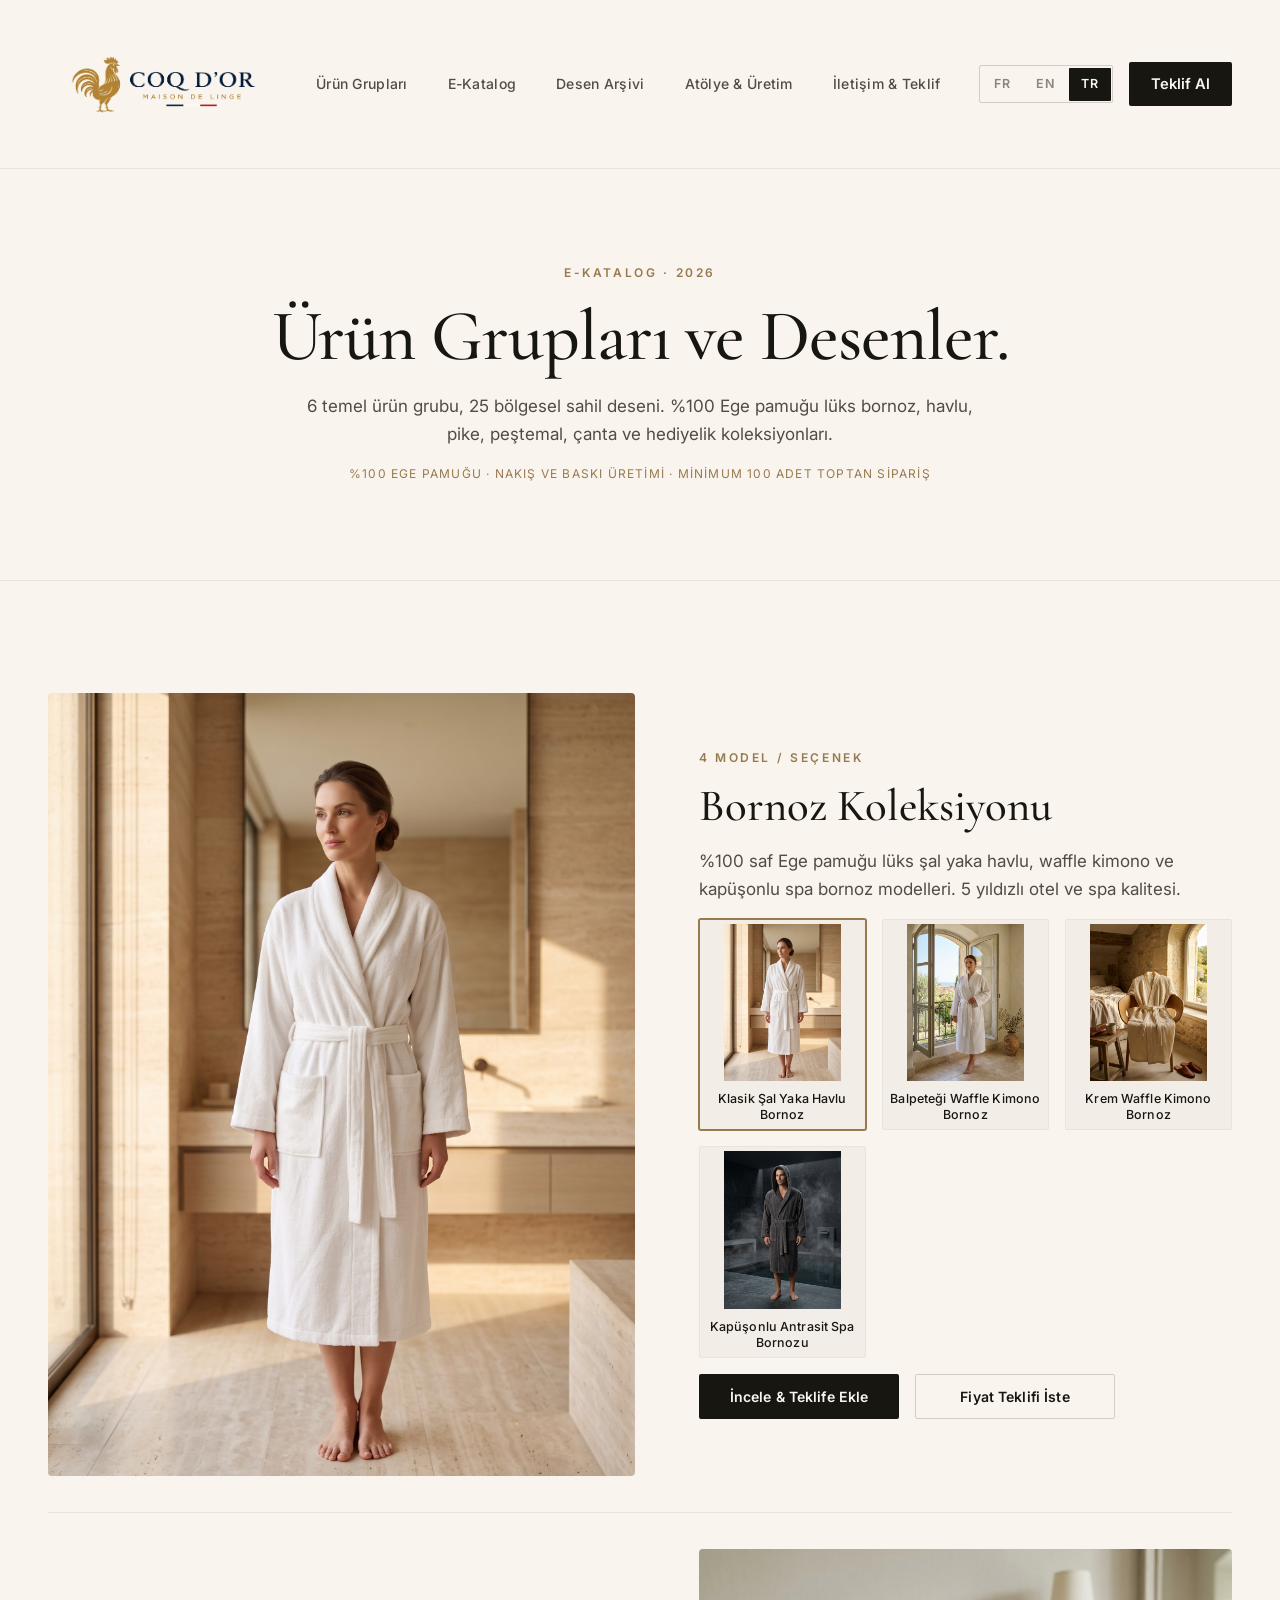
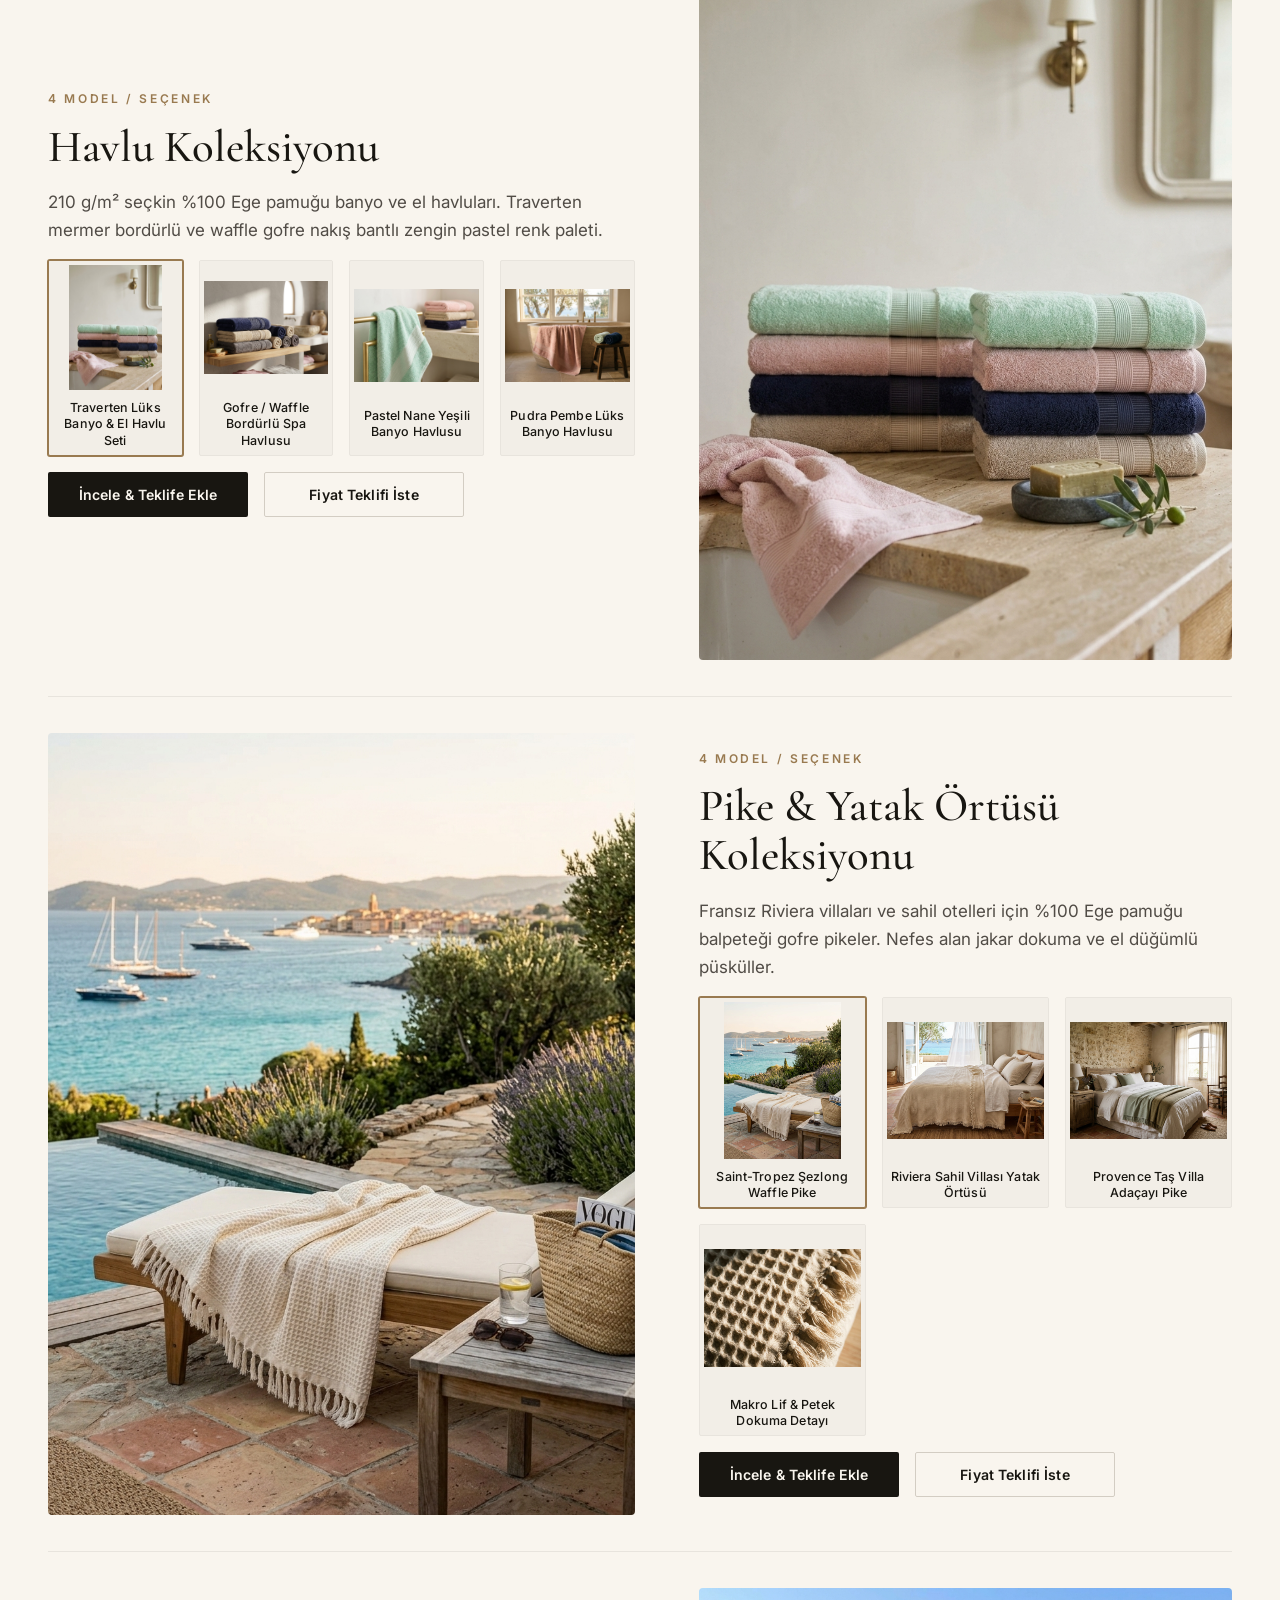
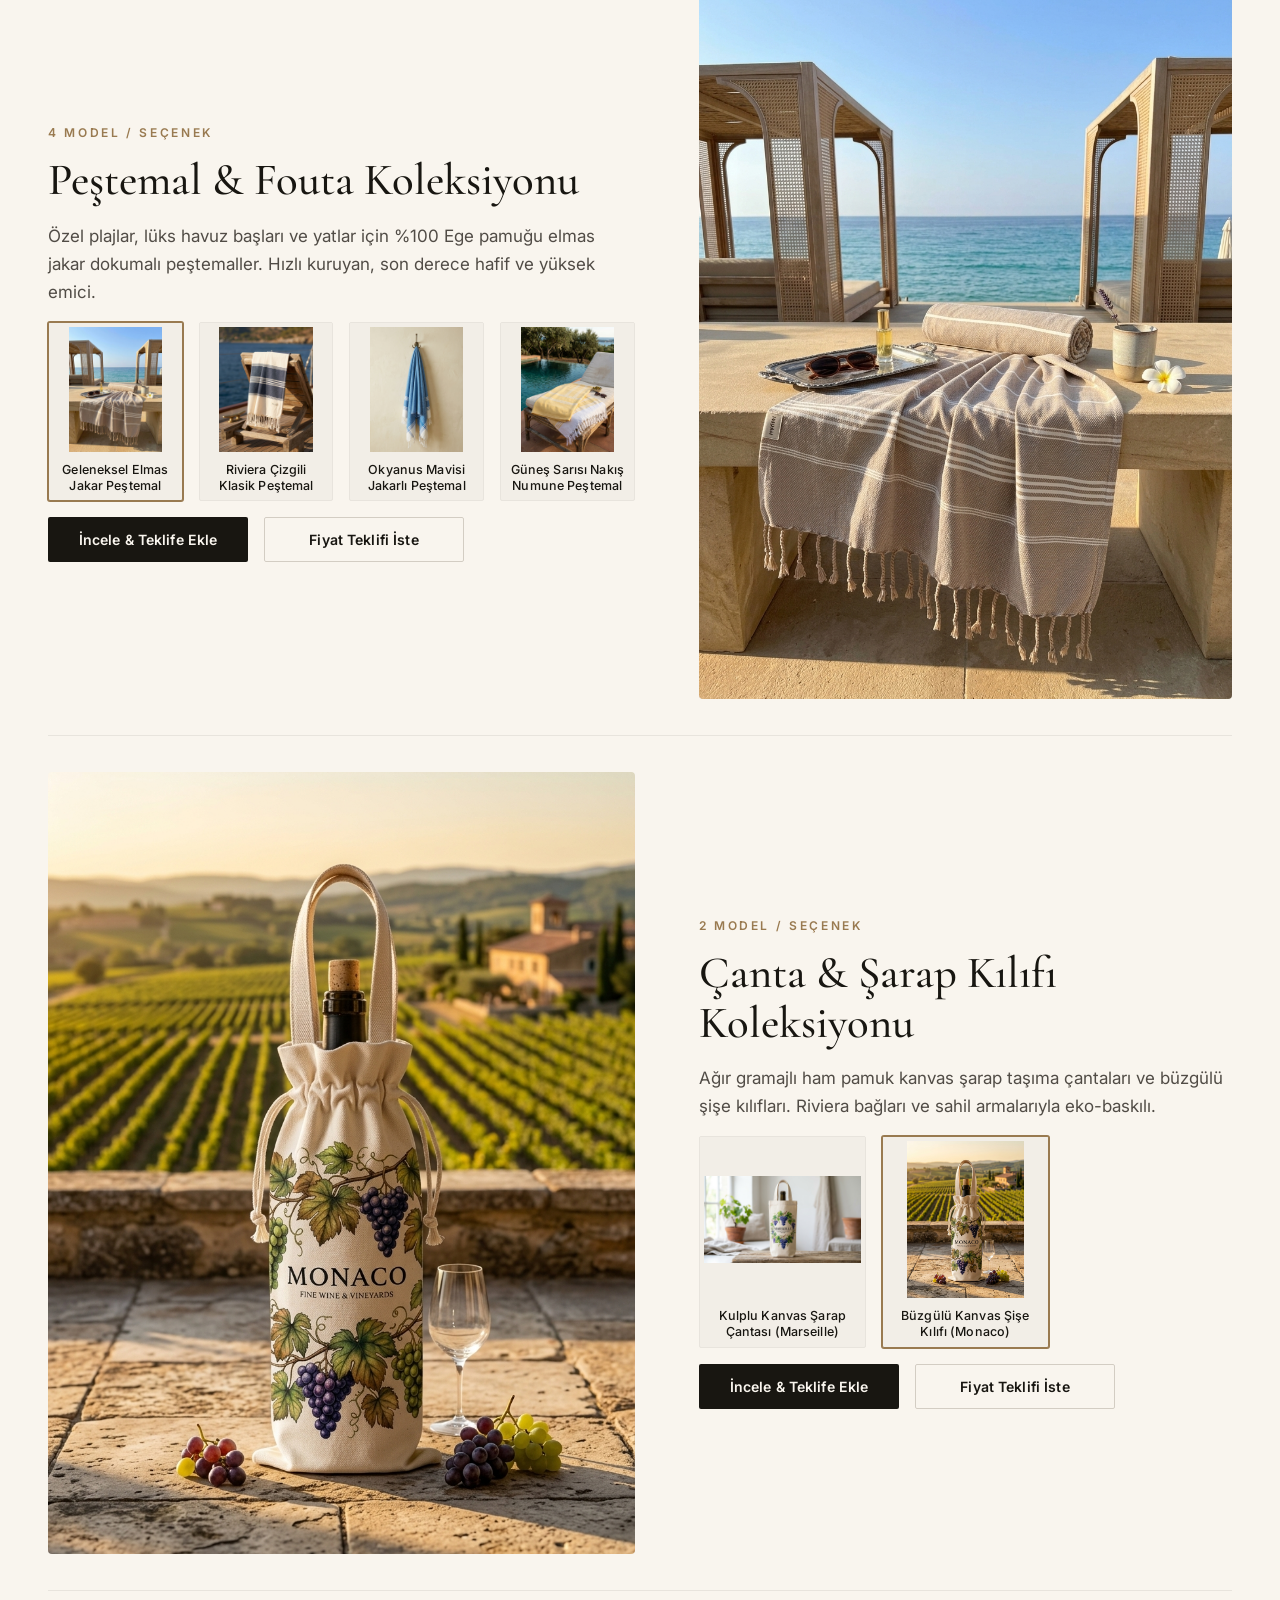
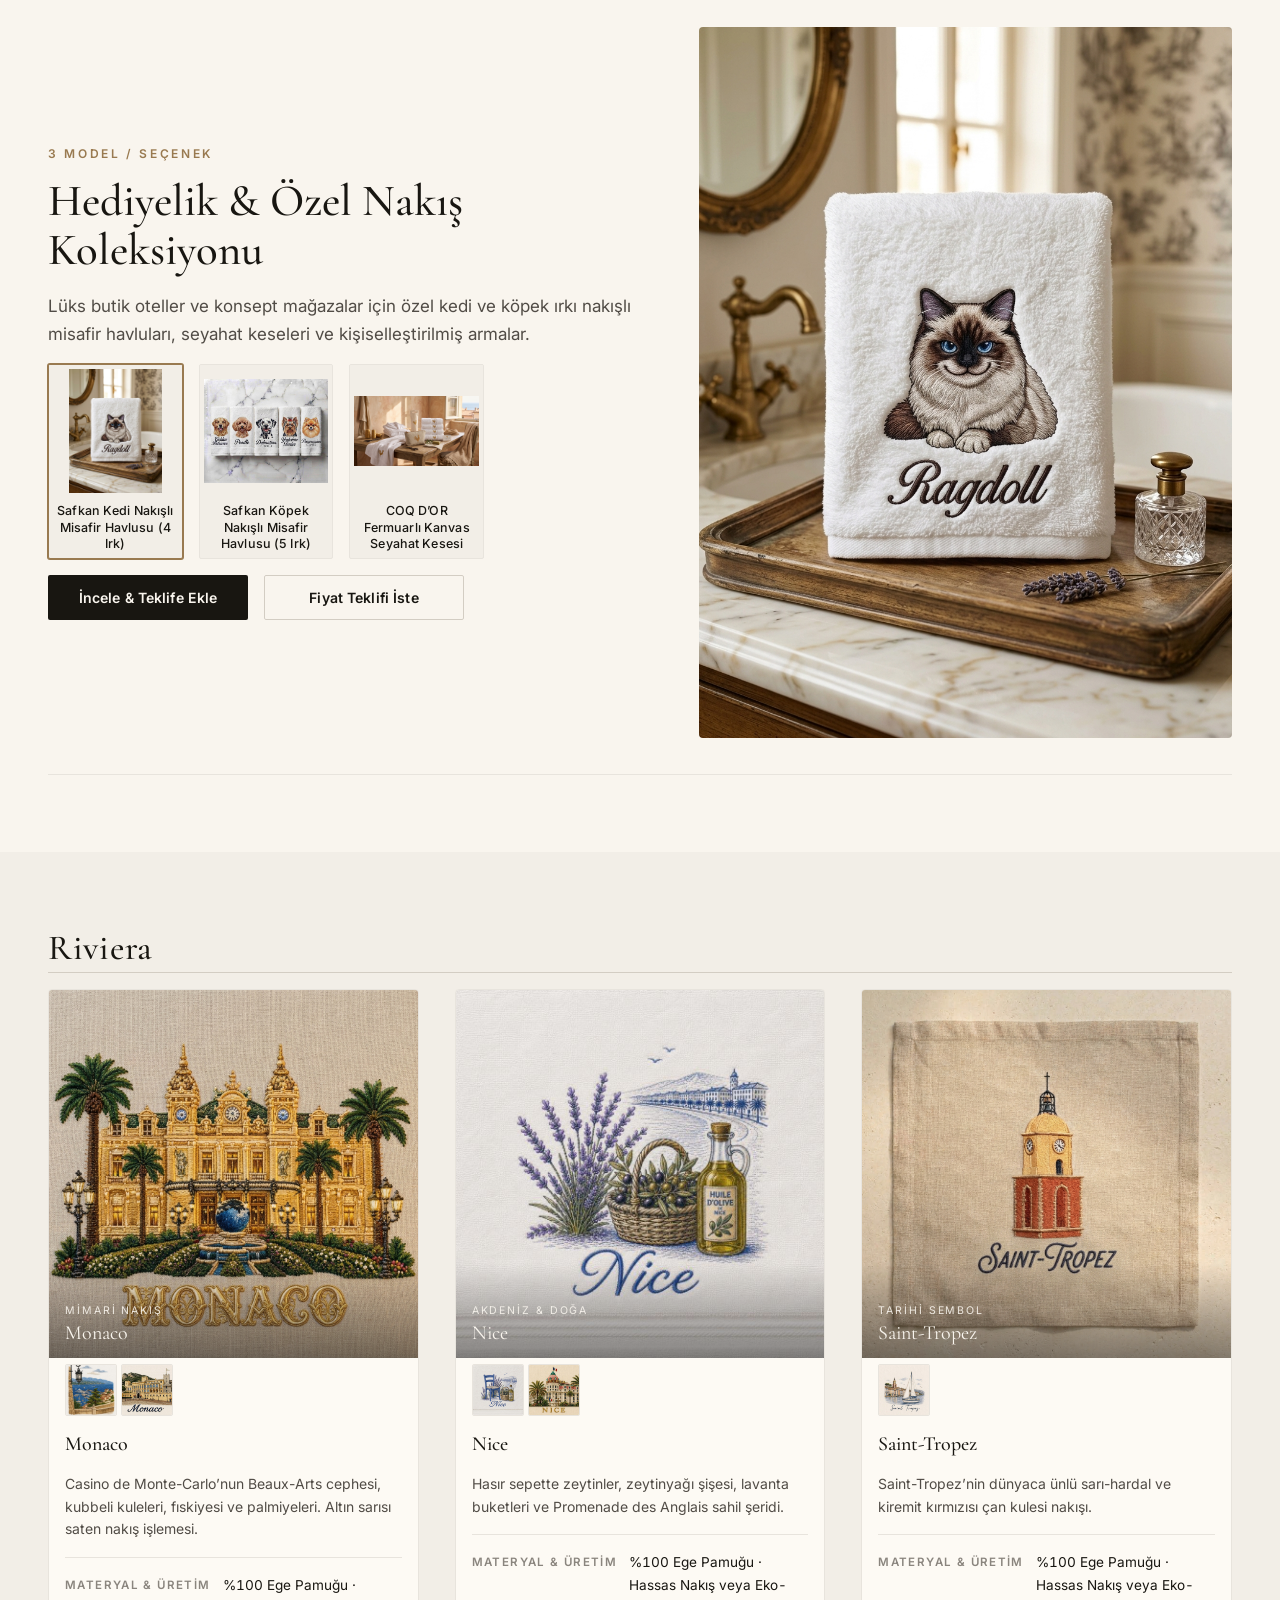
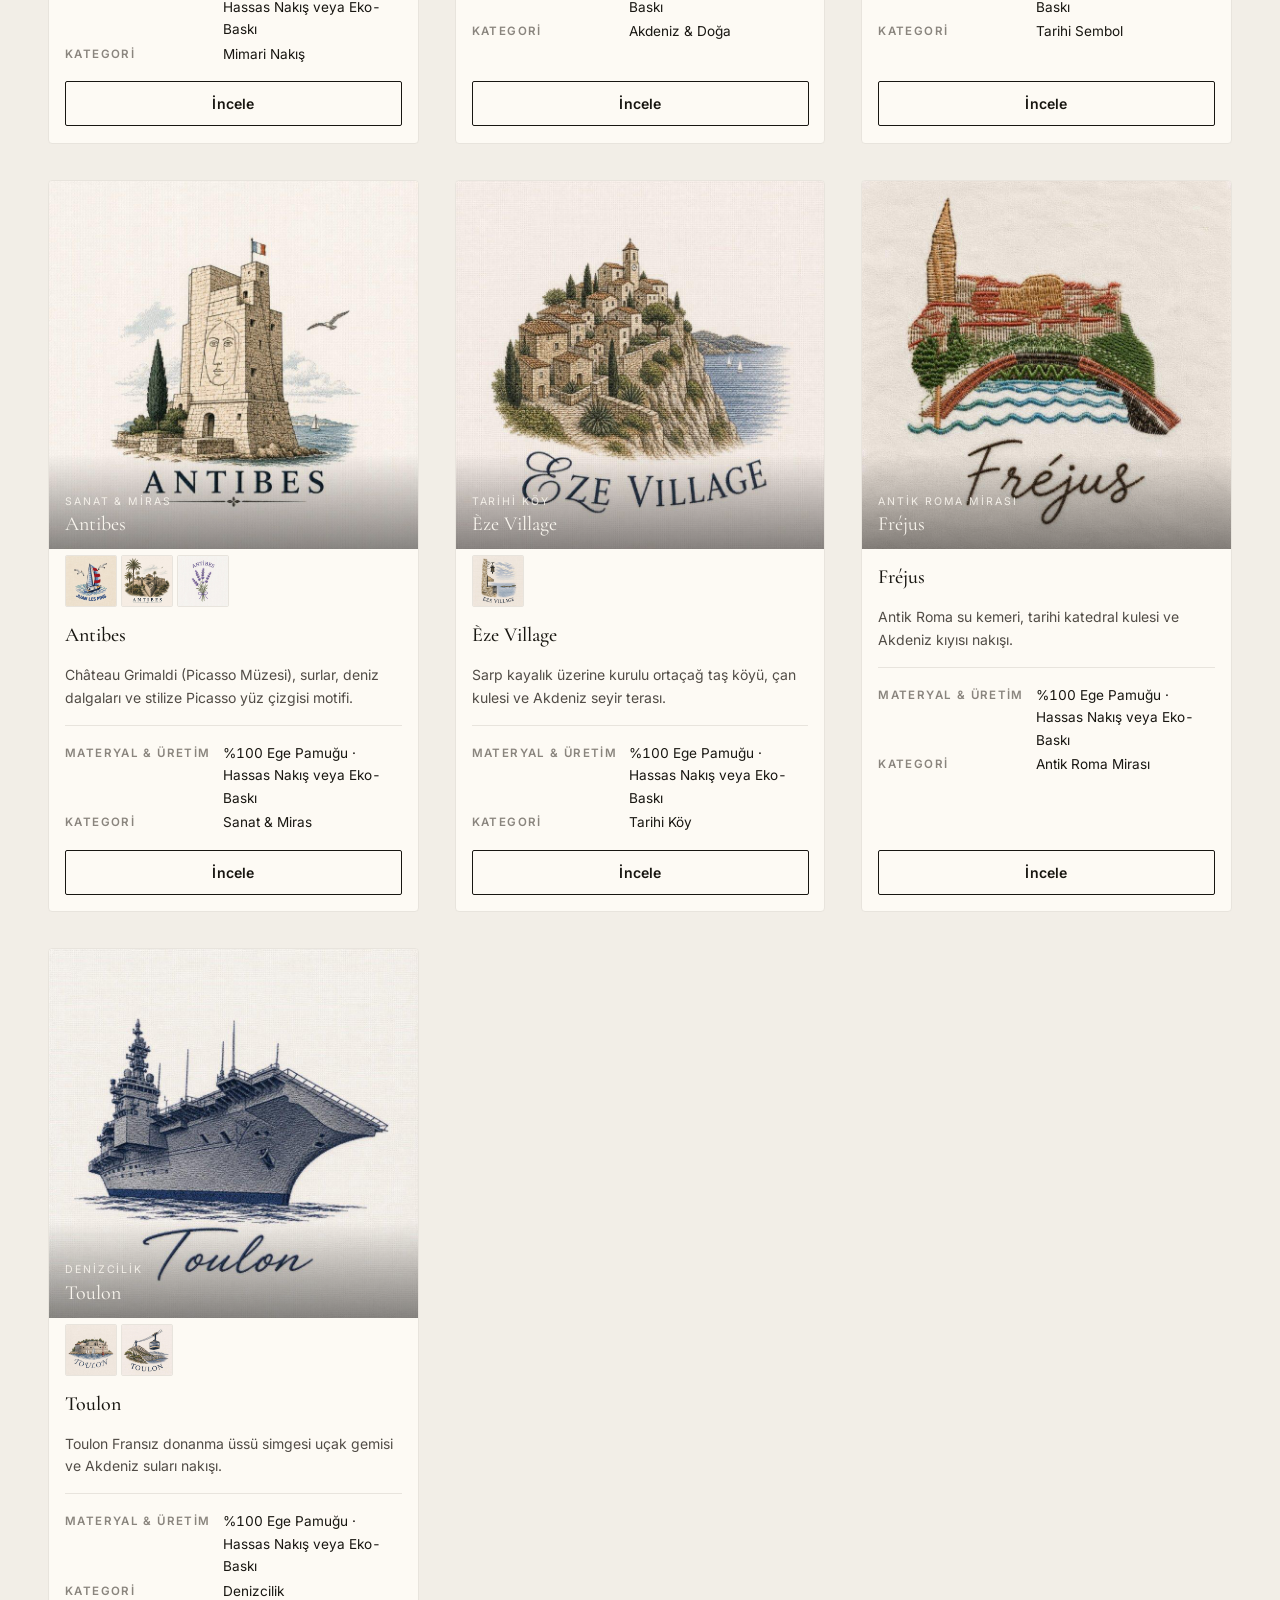
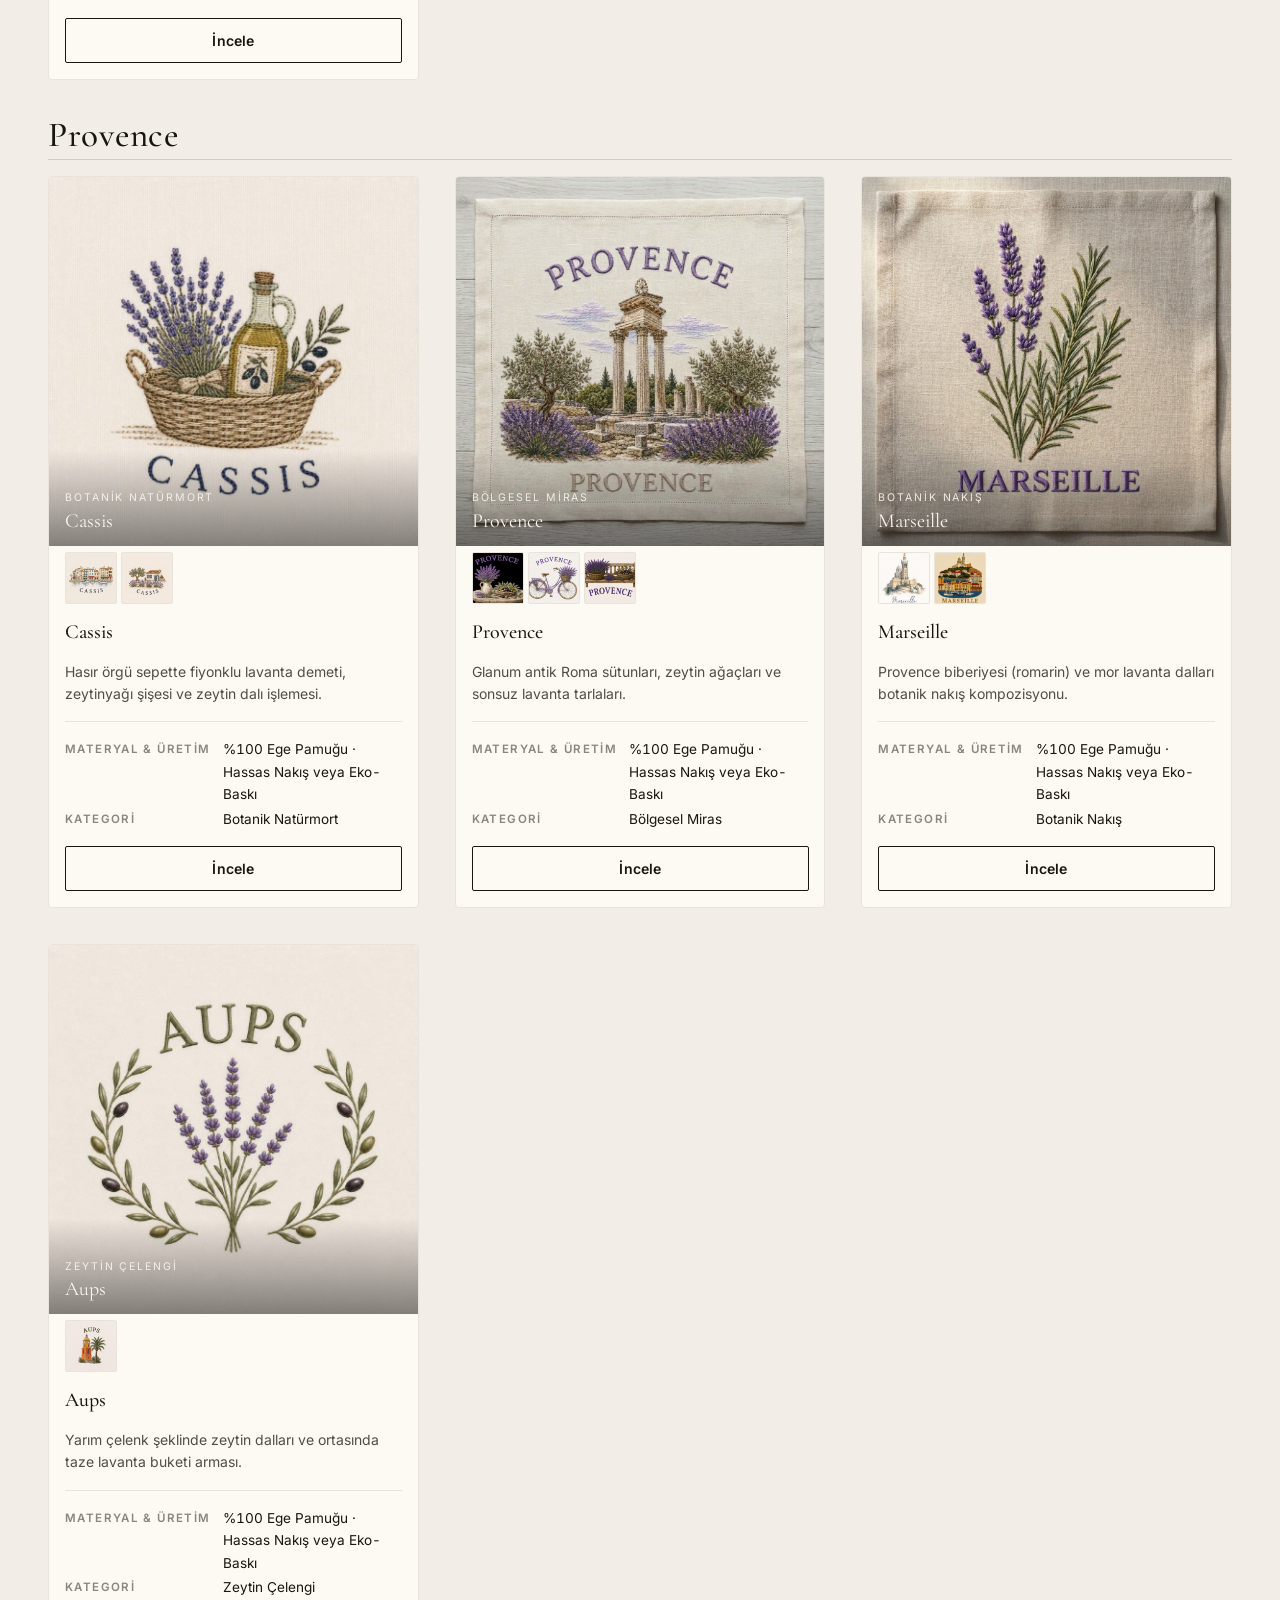
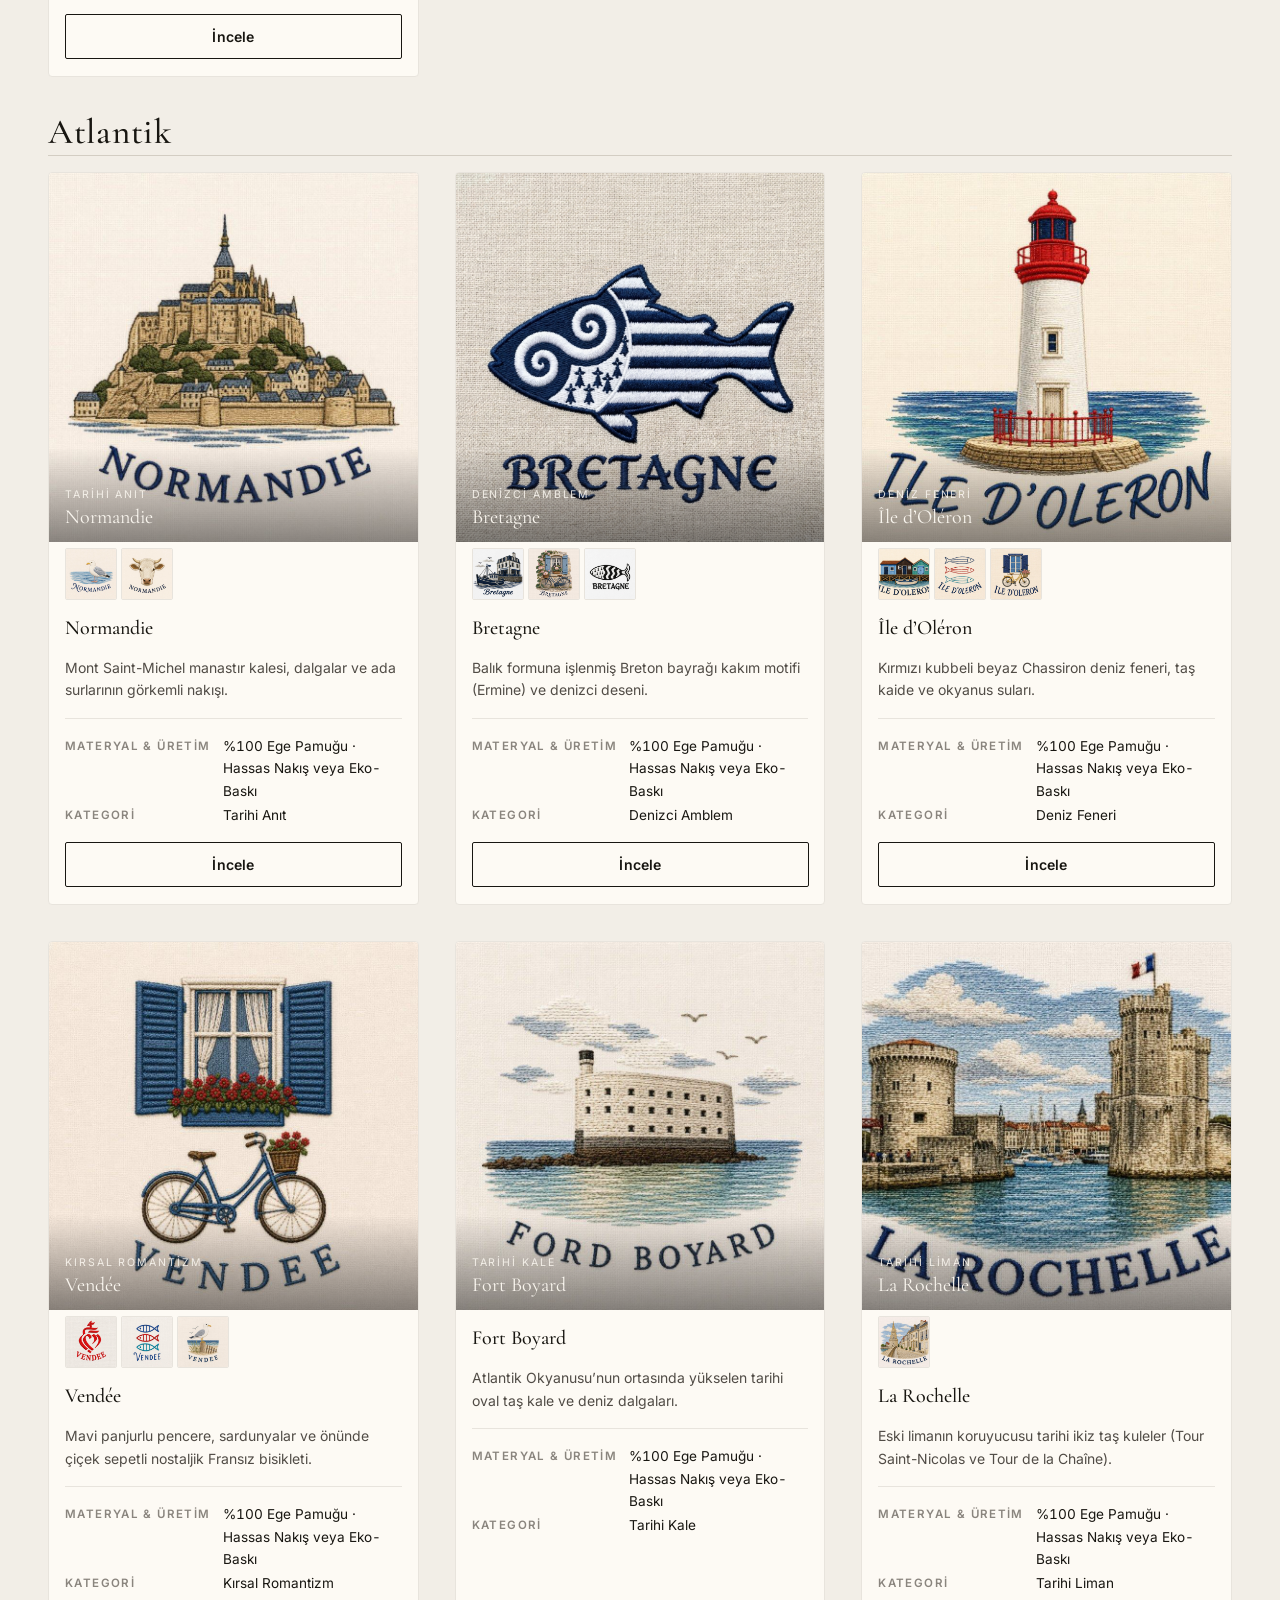
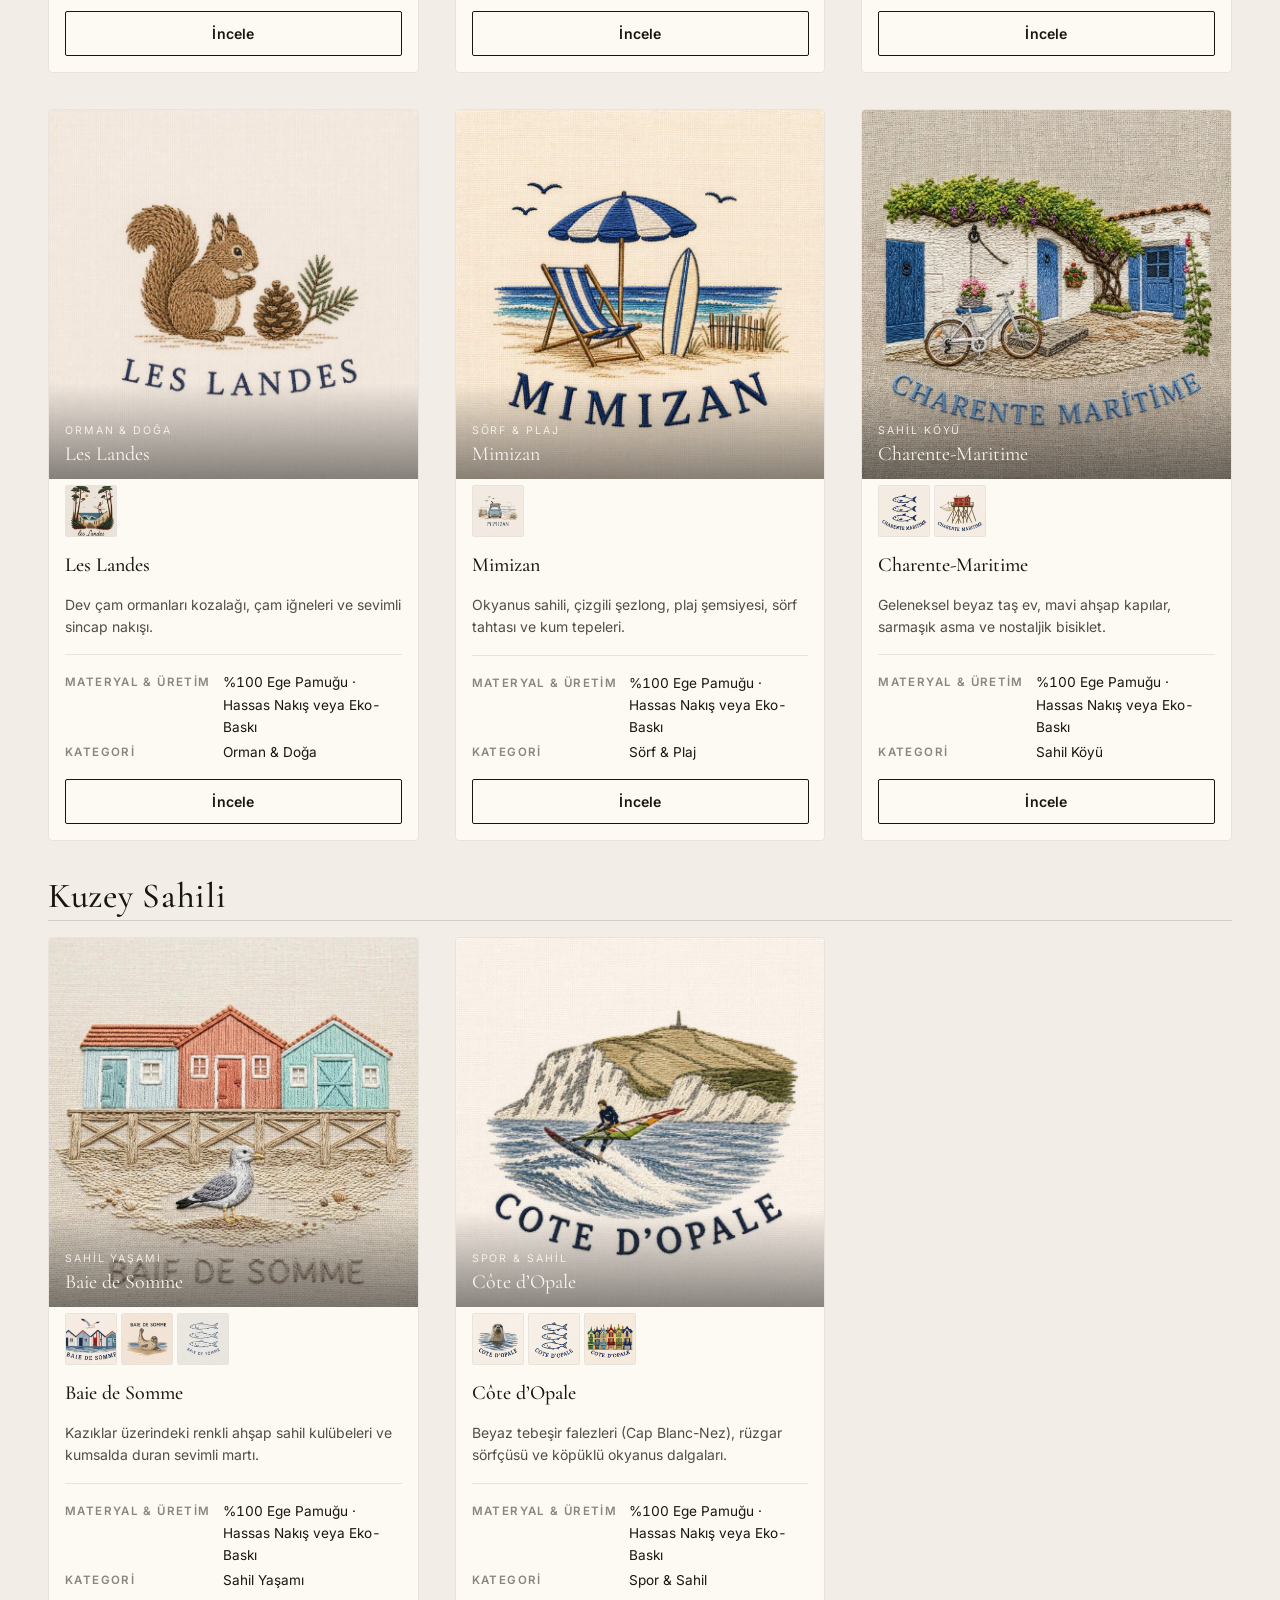
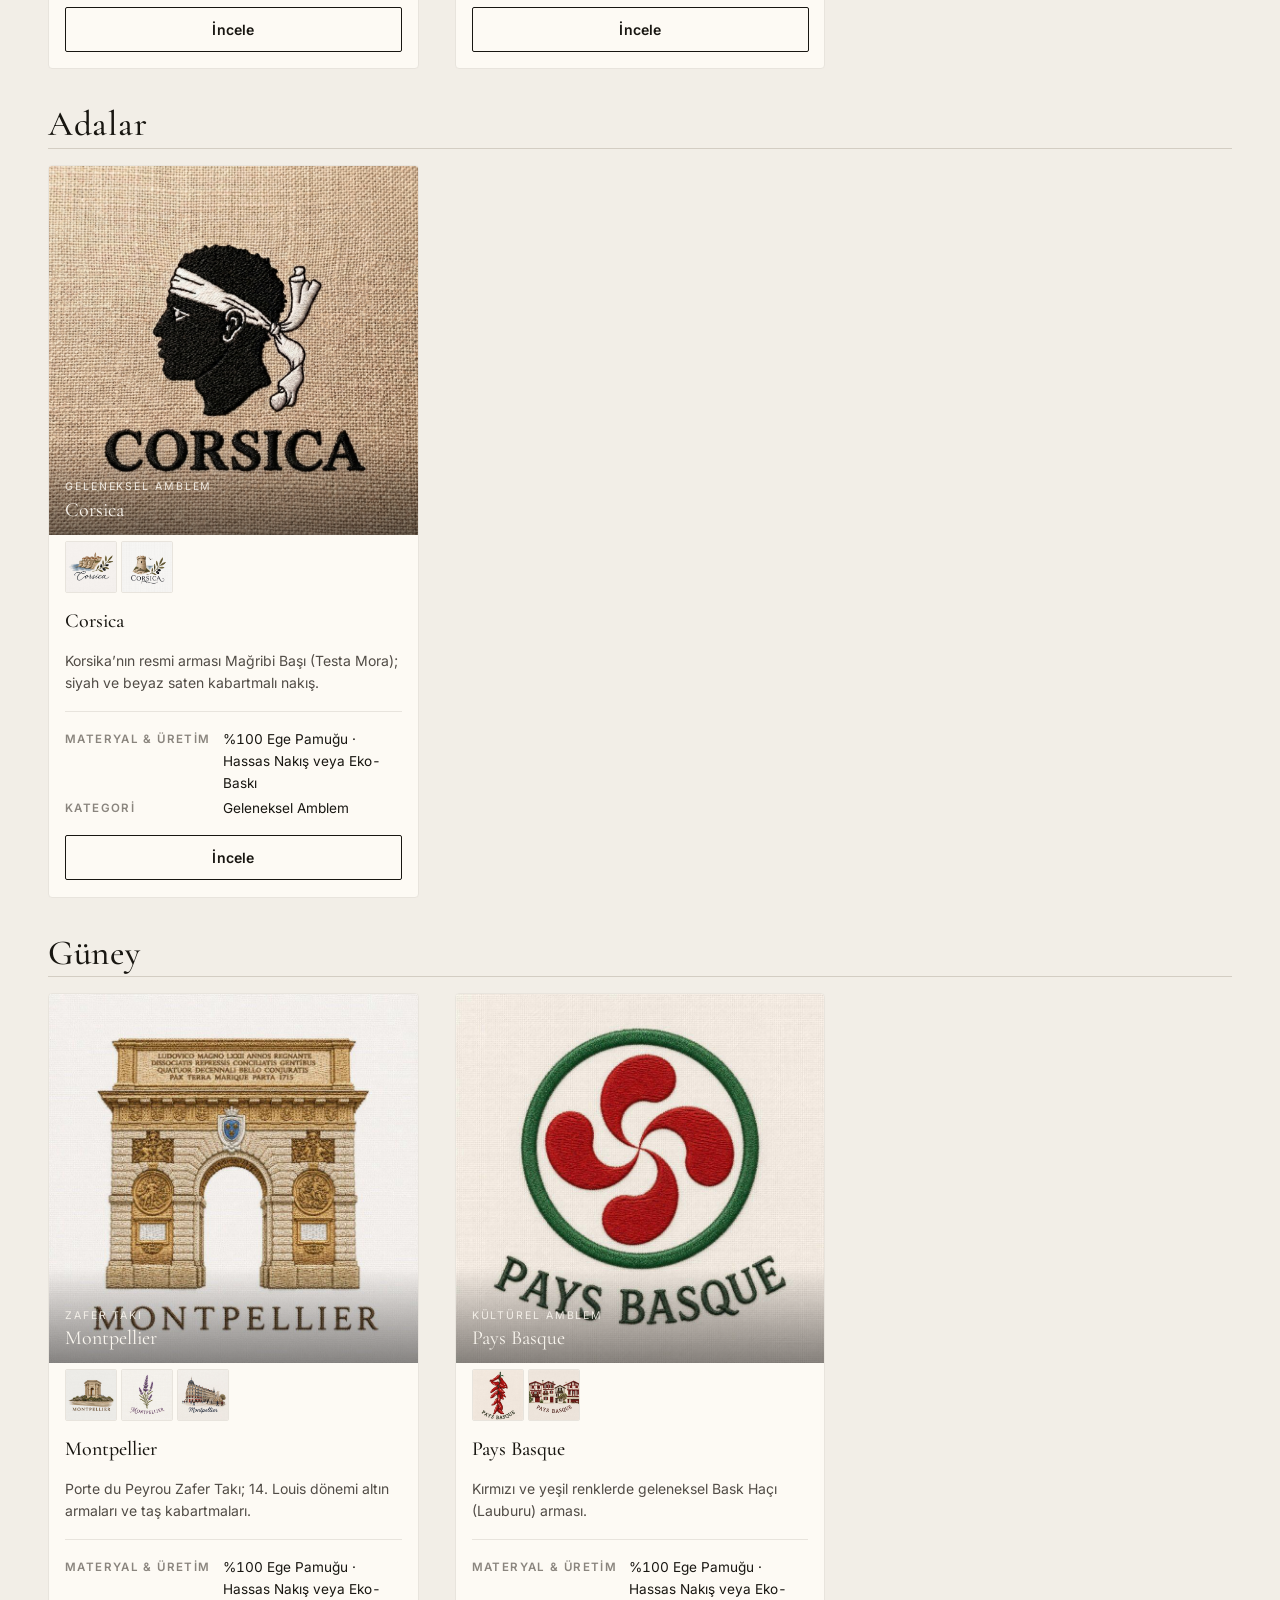
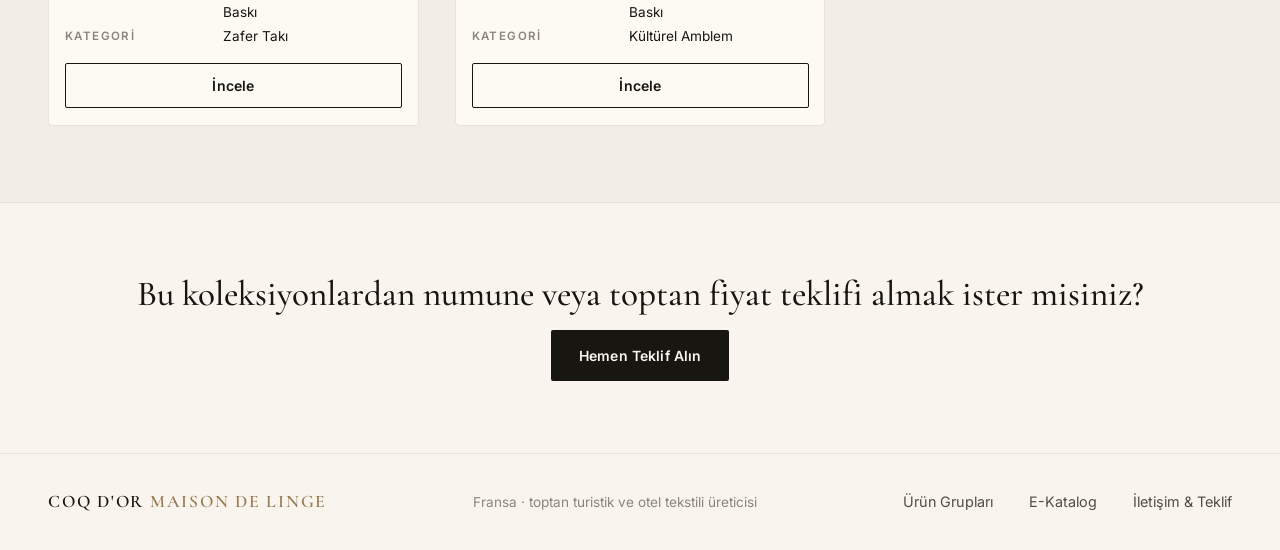
==== catalog.html @ 5d5bc4bc "fix(responsive): zero overflow at 320px@200% zoom, header two-row wrap - bare 1fr columns in collaps" ====
<!DOCTYPE html>
<html lang="tr">
<head>
  <meta charset="UTF-8">
  <meta name="viewport" content="width=device-width, initial-scale=1.0, viewport-fit=cover">
  <title>E-Katalog — COQ D'OR | Maison de Linge · Tüm Koleksiyonlar ve Desenler</title>
  <meta name="description" content="COQ D'OR (Maison de Linge) e-kataloğu: 6 ürün grubu, 25 bölgesel Fransız şehir deseni. Bornoz, havlu, pike, peştemal, çanta ve hediyelik koleksiyonları.">
  <link rel="icon" type="image/png" href="logos/kare_horoz.png">
  <link rel="preconnect" href="https://fonts.googleapis.com">
  <link rel="preconnect" href="https://fonts.gstatic.com" crossorigin>
  <link rel="preload" as="style" href="https://fonts.googleapis.com/css2?family=Cormorant+Garamond:ital,wght@0,400;0,500;0,600;1,400;1,500&family=Inter:wght@400;500;600&display=swap">
  <link href="https://fonts.googleapis.com/css2?family=Cormorant+Garamond:ital,wght@0,400;0,500;0,600;1,400;1,500&family=Inter:wght@400;500;600&display=swap" rel="stylesheet">
  <link rel="stylesheet" href="css/styles.css?v=3.2">
</head>
<body>
  <a class="skip-link" href="#catalogMain" data-i18n="skip">İçeriğe atla</a>

  <!-- ===== HEADER ===== -->
  <header class="site-header" id="siteHeader">
    <div class="header-inner">
      <a class="brand" href="index.html" aria-label="COQ D'OR — Maison de Linge">
        <img class="brand-logo-img" src="logos/yatay_header.png" alt="COQ D'OR — Maison de Linge">
      </a>

      <nav class="site-nav" aria-label="Ana gezinme" data-i18n-aria="ui.nav">
        <a href="index.html#collections" data-i18n="nav.collections">Koleksiyonlar</a>
        <a href="catalog.html" aria-current="page" data-i18n="nav.catalog">E-Katalog</a>
        <a href="index.html#catalog" data-i18n="nav.designs">Desenler</a>
        <a href="index.html#atelier" data-i18n="nav.atelier">Atölye</a>
        <a href="index.html#contact" data-i18n="nav.contact">İletişim</a>
      </nav>

      <div class="header-actions">
        <div class="lang-switch" role="group" aria-label="Dil seçimi" data-i18n-aria="ui.lang">
          <button class="lang-btn" data-lang="fr" aria-pressed="false">FR</button>
          <button class="lang-btn" data-lang="en" aria-pressed="false">EN</button>
          <button class="lang-btn" data-lang="tr" aria-pressed="true">TR</button>
        </div>
        <a class="header-cta" href="index.html#contact" data-i18n="nav.quote" id="quoteLink">Teklif Al</a>
        <button class="nav-toggle" aria-expanded="false" aria-controls="mobileNav" aria-label="Menüyü aç" data-i18n-aria="ui.menu">
          <span></span><span></span>
        </button>
      </div>
    </div>
  </header>

  <div class="mobile-nav" id="mobileNav" hidden>
    <a href="index.html#collections" data-i18n="nav.collections">Koleksiyonlar</a>
    <a href="catalog.html" aria-current="page" data-i18n="nav.catalog">E-Katalog</a>
    <a href="index.html#catalog" data-i18n="nav.designs">Desenler</a>
    <a href="index.html#atelier" data-i18n="nav.atelier">Atölye</a>
    <a href="index.html#contact" data-i18n="nav.contact">İletişim</a>
    <a class="mobile-cta" href="index.html#contact" data-i18n="nav.quote" id="mobileQuoteLink">Teklif Al</a>
  </div>

  <main id="catalogMain">
    <!-- ===== E-KATALOG KAPAK ===== -->
    <section class="ecat-hero">
      <div class="ecat-hero-inner">
        <p class="eyebrow" data-i18n="ecat.eyebrow">E-KATALOG · 2026</p>
        <h1 class="ecat-title" data-i18n="ecat.title">Ürün Grupları ve Desenler.</h1>
        <p class="ecat-lede" data-i18n="ecat.lede">6 ürün grubu, 25 bölgesel Fransız sahil deseni. %100 Ege pamuğu lüks bornoz, havlu, pike, peştemal, çanta ve hediyelik koleksiyonları. B2B sipariş ve numune için teklif formunu kullanın.</p>
        <p class="ecat-note" data-i18n="ecat.note">%100 Ege pamuğu · Hassas nakış ve yüksek çözünürlüklü baskı · Toptan üretim</p>
      </div>
    </section>

    <!-- ===== KOLEKSİYONLAR / ÜRÜN GRUPLARI (JS ile doldurulur) ===== -->
    <section class="ecat-section" id="ecatCollections">
      <div class="ecat-wrap">
        <div id="ecatCollectionList"><!-- JS --></div>
      </div>
    </section>

    <!-- ===== DESENLER (JS ile doldurulur) ===== -->
    <section class="ecat-section ecat-designs" id="ecatDesigns">
      <div class="ecat-wrap">
        <div id="ecatDesignList"><!-- JS --></div>
      </div>
    </section>

    <!-- ===== KATALOG ALT BİLGİ ===== -->
    <section class="ecat-footer-cta">
      <div class="ecat-wrap">
        <p class="ecat-cta-text" data-i18n="ecat.cta">Bu desenlerden birini sipariş etmek veya numune almak ister misiniz?</p>
        <a class="btn btn-primary" href="index.html#contact" data-i18n="ecat.ctaBtn">Teklif Alın</a>
      </div>
    </section>
  </main>

  <!-- ===== FOOTER ===== -->
  <footer class="site-footer">
    <div class="footer-inner">
      <p class="footer-brand">COQ D'OR <span>MAISON DE LINGE</span></p>
      <p class="footer-note" data-i18n="footer.note">Fransa · toptan turistik ve otel tekstili</p>
      <div class="footer-links">
        <a href="index.html#collections" data-i18n="nav.collections">Koleksiyonlar</a>
        <a href="catalog.html" data-i18n="nav.catalog">E-Katalog</a>
        <a href="index.html#contact" data-i18n="nav.contact">İletişim</a>
      </div>
    </div>
  </footer>

  <script src="js/data.js"></script>
  <script src="js/catalog.js"></script>
  <script src="js/app.js"></script>
</body>
</html>
---- css/styles.css ----
/* ==========================================================================
   DAMIRA TEXTILE — design system
   Register: Brand (editorial, quiet luxury)
   Tokens: OKLCH, warm linen / charcoal / champagne gold
   ========================================================================== */

:root {
  /* OKLCH tokens */
  --bg: oklch(0.97 0.01 80);            /* warm linen  #FAF8F5 */
  --bg-soft: oklch(0.95 0.01 80);       /* sand tint   #F1EDE7 */
  --surface: oklch(0.985 0.008 80);     /* card surface */
  --ink: oklch(0.20 0.01 80);           /* charcoal    #1A1918 */
  --ink-soft: oklch(0.42 0.012 80);     /* body muted  */
  --ink-faint: oklch(0.62 0.012 80);    /* micro labels */
  --gold: oklch(0.72 0.08 75);          /* champagne   #C5A059 */
  --gold-deep: oklch(0.60 0.07 75);
  --line: oklch(0.92 0.01 80);          /* sand border */
  --line-strong: oklch(0.85 0.015 80);
  --focus: oklch(0.55 0.09 75);         /* focus ring */

  /* Semantic roles (Riviera-tinted, warm family) */
  --success: oklch(0.48 0.07 140);      /* dark olive green — maquis hills */
  --success-soft: oklch(0.95 0.03 140); /* olive tinted wash */
  --error: oklch(0.45 0.09 35);         /* terracotta red — Provence roofs */
  --error-soft: oklch(0.955 0.025 35);  /* terracotta wash */
  --warning: oklch(0.55 0.08 75);       /* deep champagne, warmer than gold */
  --selection: oklch(0.88 0.05 80);     /* soft gold highlight */
  --disabled: oklch(0.90 0.01 80);      /* sand disabled */
  --placeholder: oklch(0.66 0.014 80);  /* hint text */

  /* Type */
  --font-serif: 'Cormorant Garamond', 'Georgia', 'Times New Roman', serif;
  --font-sans: 'Inter', 'Helvetica Neue', Arial, sans-serif;

  /* Type scale (modular, rem) */
  --text-xs: 0.75rem;     /* 12px — micro labels */
  --text-sm: 0.875rem;    /* 14px — small UI */
  --text-base: 1rem;      /* 16px — body */
  --text-lg: 1.0625rem;   /* 17px — lede/lead */
  --text-xl: 1.25rem;     /* 20px — card titles */
  --text-2xl: 1.5rem;     /* 24px — collection captions */
  --text-3xl: clamp(2.4rem, 5vw, 3.8rem);  /* section titles */
  --text-4xl: clamp(2.8rem, 6vw, 5rem);    /* hero display */

  /* Line-height system */
  --lh-tight: 1.1;        /* display headings */
  --lh-snug: 1.3;         /* labels, buttons, short-form */
  --lh-normal: 1.5;       /* form text, metadata */
  --lh-relaxed: 1.65;     /* paragraphs */
  --lh-loose: 1.8;        /* long-form (unused now, reserved) */

  /* Rhythm (1-4-9 system: 4 / 16 / 36) */
  --space-1: 4px;
  --space-4: 16px;
  --space-9: 36px;

  /* Easing */
  --ease: cubic-bezier(0.22, 1, 0.36, 1);
  --ease-in: cubic-bezier(0.4, 0, 1, 1);

  /* Header height (mobile nav overlay padding; matches .site-header at ≤768px) */
  --header-h: 164px;
  @media (max-width: 480px) {
    --header-h: 128px;
  }

  /* Motion timing (baseline 150ms) */
  --dur-instant: 100ms;   /* tactile press */
  --dur-fast: 150ms;      /* hover, focus, press feedback */
  --dur-short: 250ms;     /* menus, small modals, chip states */
  --dur-med: 400ms;       /* image fades, full-screen transitions */
  --dur-long: 700ms;      /* section reveals, brand entrances */
}

/* Anchor targets: sabit header altında başlıklar kesilmesin */
main [id],
section[id], .ecat-hero, #catalogMain [id] {
  scroll-margin-top: calc(var(--header-h) + 12px);
}

/* ===== Reset / base ===== */
*, *::before, *::after { box-sizing: border-box; margin: 0; padding: 0; }

html { scroll-behavior: smooth; }

body {
  font-family: var(--font-sans);
  background: var(--bg);
  color: var(--ink);
  line-height: var(--lh-relaxed);
  font-size: var(--text-base);
  -webkit-font-smoothing: antialiased;
}

img { display: block; max-width: 100%; height: auto; }
a { color: inherit; text-decoration: none; }
ul, ol { list-style: none; }
button { font: inherit; cursor: pointer; background: none; border: none; color: inherit; }

::selection { background: var(--selection); color: var(--ink); }

:focus-visible {
  outline: 2px dashed var(--focus);
  outline-offset: 3px;
  border-radius: 2px;
  transition: outline-color var(--dur-fast) var(--ease);
}

.visually-hidden {
  position: absolute; width: 1px; height: 1px;
  clip-path: inset(50%); overflow: hidden; white-space: nowrap;
}

/* `hidden` attribute her zaman kazansın (display:flex/grid ile ezilmesin) */
[hidden] { display: none !important; }

.skip-link {
  position: absolute; left: var(--space-4); top: -60px; z-index: 100;
  background: var(--ink); color: var(--bg); padding: 12px 20px;
  font-size: 14px; letter-spacing: 0.04em;
  transition: top 0.25s var(--ease);
}
.skip-link:focus { top: var(--space-4); }

/* ===== Type scale (editorial serif) ===== */
/* Kısa etiketler: sıkı satır yüksekliği (1.1), geniş harf aralığı */
.eyebrow {
  font-family: var(--font-sans);
  font-size: var(--text-xs); font-weight: 600;
  letter-spacing: 0.22em; text-transform: uppercase;
  line-height: var(--lh-snug);
  color: var(--gold-deep);
  margin-bottom: var(--space-4);
}

.section-title {
  font-family: var(--font-serif);
  font-weight: 500;
  font-size: var(--text-3xl);
  line-height: var(--lh-tight);
  letter-spacing: -0.01em;
  text-wrap: balance;
  margin-bottom: var(--space-4);
}

.section-lede {
  font-size: var(--text-lg);
  color: var(--ink-soft);
  max-width: none;
  line-height: var(--lh-relaxed);
}

.gold { color: var(--gold-deep); font-style: italic; }

/* ===== Header ===== */
.site-header {
  position: sticky; top: 0; z-index: 70;
  background: color-mix(in oklch, var(--bg) 88%, transparent);
  backdrop-filter: blur(10px);
  border-bottom: 1px solid var(--line);
}
.header-inner {
  max-width: 1440px; margin: 0 auto;
  padding: var(--space-9) clamp(16px, 4vw, 48px);
  display: flex; align-items: center; gap: var(--space-9);
}
@media (max-width: 480px) {
  .header-inner { gap: clamp(8px, 2.5vw, 12px); padding-top: 28px; padding-bottom: 28px; }
  /* Çok dar ekranlarda (320px + zoom) aksiyonlar taşmasın: logo esneyip küçülür */
  .header-inner { min-width: 0; }
  .brand { flex: 1 1 auto; }
  .brand-logo-img { max-width: 100%; }
}

.brand { display: flex; align-items: center; gap: 14px; margin-right: auto; text-decoration: none; }
.brand-logo-img {
  height: 96px;
  width: auto;
  max-width: 380px;
  object-fit: contain;
  display: block;
}
/* Logo flex içinde daralabilsin (taşma önlemi) */
.brand { min-width: 0; }
.brand-logo-img { min-width: 0; }
@media (max-width: 768px) {
  .brand-logo-img {
    height: 68px;
    max-width: 260px;
  }
}
@media (max-width: 480px) {
  .brand-logo-img {
    height: 52px;
    max-width: 210px;
  }
}

.site-nav { display: flex; gap: var(--space-9); }
.site-nav a {
  font-size: var(--text-sm); font-weight: 500; color: var(--ink-soft);
  letter-spacing: 0.02em; padding: 6px 2px;
  border-bottom: 1px solid transparent;
  transition: color var(--dur-fast) var(--ease), border-color var(--dur-fast) var(--ease);
  white-space: nowrap;   /* FR uzun etiketlerde satır kırılmasın */
}
.site-nav a:hover { color: var(--ink); border-color: var(--gold); }

.header-cta { white-space: nowrap; }

.header-actions { display: flex; align-items: center; gap: var(--space-4); }
@media (max-width: 480px) {
  .header-actions { gap: 8px; }
}

.lang-switch {
  display: flex; border: 1px solid var(--line-strong); border-radius: 2px;
  padding: 2px; gap: 2px;
}
.lang-btn {
  font-size: 0.78rem; font-weight: 600; letter-spacing: 0.06em;
  padding: 6px 12px; border-radius: 1px; color: var(--ink-faint);
  transition: background var(--dur-fast) var(--ease), color var(--dur-fast) var(--ease),
              transform var(--dur-instant) var(--ease);
  min-height: 32px;
  will-change: transform;
}
@media (max-width: 480px) {
  .lang-btn { padding: 6px 8px; }
}
.lang-btn:active { transform: scale(0.97); }
.lang-btn[aria-pressed="true"] { background: var(--ink); color: var(--bg); }
.lang-btn:not([aria-pressed="true"]):hover { color: var(--ink); background: var(--bg-soft); }

.header-cta {
  font-size: 0.92rem; font-weight: 600;
  padding: 10px 22px; border-radius: 2px;
  background: var(--ink); color: var(--bg);
  transition: background var(--dur-short) var(--ease), transform var(--dur-instant) var(--ease);
  will-change: transform;
}
.header-cta:hover { background: var(--gold-deep); }
.header-cta:active { transform: scale(0.97); }

.nav-toggle {
  display: none; width: 48px; height: 48px; position: relative;
}
.nav-toggle span {
  position: absolute; left: 12px; right: 12px; height: 2px;
  background: var(--ink); transition: transform 0.3s var(--ease), opacity 0.2s;
}
.nav-toggle span:nth-child(1) { top: 19px; }
.nav-toggle span:nth-child(2) { top: 27px; }
.nav-toggle[aria-expanded="true"] span:nth-child(1) { transform: translateY(4px) rotate(45deg); }
.nav-toggle[aria-expanded="true"] span:nth-child(2) { transform: translateY(-4px) rotate(-45deg); }

.mobile-nav {
  display: none; flex-direction: column; gap: var(--space-4);
  padding: calc(var(--header-h) + var(--space-4) + env(safe-area-inset-top, 0px)) clamp(16px, 4vw, 48px) calc(var(--space-9) + env(safe-area-inset-bottom, 0px));
  position: fixed; inset: 0; z-index: 60;
  min-height: 100dvh; min-height: 100vh;
  background: var(--bg); overflow-y: auto;
  animation: menuIn var(--dur-short) var(--ease);
}
@keyframes menuIn {
  from { opacity: 0; transform: translateY(-8px); }
  to   { opacity: 1; transform: none; }
}
.mobile-nav a { font-size: 1.3rem; font-weight: 500; padding: 8px 0; border-bottom: 1px solid var(--line); min-height: 48px; display: flex; align-items: center; }
.mobile-nav .mobile-cta { color: var(--gold-deep); font-weight: 600; border: none; }

/* ===== Buttons (hairline editorial, not pill) ===== */
.btn {
  display: inline-flex; align-items: center; justify-content: center; gap: 8px;
  font-size: var(--text-sm); font-weight: 600; letter-spacing: 0.01em;
  padding: 14px 28px; border-radius: 2px;
  transition: background var(--dur-short) var(--ease), color var(--dur-short) var(--ease),
              border-color var(--dur-short) var(--ease), transform var(--dur-instant) var(--ease);
  min-height: 48px;
  will-change: transform;
}
.btn:active { transform: scale(0.97); }
.btn-primary { background: var(--ink); color: var(--bg); }
.btn-primary:hover { background: var(--gold-deep); color: var(--bg); }
.btn-ghost { border: 1px solid var(--line-strong); color: var(--ink); }
.btn-ghost:hover { border-color: var(--gold-deep); color: var(--gold-deep); }
.btn-outline { border: 1px solid var(--ink); color: var(--ink); }
.btn-outline:hover { background: var(--ink); color: var(--bg); }
.btn-block { width: 100%; }
.btn[disabled] { opacity: 0.5; cursor: not-allowed; transform: none; background: var(--disabled); color: var(--ink-faint); border-color: var(--disabled); }
.btn[disabled]:active { transform: none; }

/* Gönderim state'i: işlem sürüyor sinyali (JS .is-loading ekler) */
.btn.is-loading { opacity: 0.7; }

.text-link {
  font-weight: 600; font-size: 0.95rem;
  border-bottom: 1px solid var(--gold); padding-bottom: 2px;
  color: var(--ink); transition: color 0.2s;
}
.text-link:hover { color: var(--gold-deep); }

/* ===== Hero ===== */
.hero {
  max-width: 1440px; margin: 0 auto;
  padding: clamp(48px, 8vw, 96px) clamp(16px, 4vw, 48px) clamp(48px, 6vw, 80px);
  display: grid; grid-template-columns: 1fr 2fr;
  gap: clamp(24px, 4vw, 64px); align-items: center;
}
.hero-title {
  font-family: var(--font-serif); font-weight: 500;
  font-size: clamp(2.1rem, 4.2vw, 3.5rem);
  line-height: var(--lh-tight); letter-spacing: -0.015em;
  text-wrap: balance;
  margin-bottom: var(--space-4);
}
.hero-lede {
  max-width: 62ch; color: var(--ink-soft);
  font-size: var(--text-lg); line-height: var(--lh-relaxed); margin-bottom: var(--space-9);
}
.hero-actions { display: flex; gap: var(--space-4); flex-wrap: wrap; margin-bottom: var(--space-4); }
.hero-note {
  font-size: 0.68rem; letter-spacing: 0.04em; color: var(--ink-faint);
  text-transform: uppercase; line-height: 1.4;
  white-space: nowrap;
}
@media (max-width: 480px) {
  /* 320px'de nowrap nota satırı min-content'i (≈314px) esnetip yatay taşmaya yol açıyordu;
     sarılmaya izin verilince sütun daralır, taşma kaybolur */
  .hero-note { font-size: 0.58rem; letter-spacing: 0.02em; white-space: normal; text-wrap: balance; line-height: 1.5; }
}
.hero-figure {
  min-width: 0;
}
.hero-media-wrap {
  width: 100%;
  aspect-ratio: 16 / 9;
  border-radius: 12px;
  overflow: hidden;
  border: 1px solid var(--line);
  background: var(--bg-soft);
  position: relative;
}
.hero-video {
  width: 100%;
  height: 100%;
  object-fit: cover;
  display: block;
}
.hero-caption {
  margin-top: var(--space-4); font-size: 0.85rem; color: var(--ink-faint);
  font-style: italic; line-height: 1.5;
}

/* ===== Sections ===== */
.section { padding: clamp(48px, 6vw, 88px) clamp(16px, 4vw, 48px); }
.section-head { max-width: 1440px; margin: 0 auto var(--space-9); }
.catalog-head {
  display: flex; flex-direction: column;
  gap: var(--space-9);
}
/* Başlık tam genişlikte, sola dayalı; lede kendi okunabilirlik sınırını korur */
.catalog-tools {
  display: flex; flex-direction: column; gap: var(--space-4);
  align-items: flex-start;
  width: 100%;
}

.catalog-meta { display: flex; align-items: center; gap: var(--space-4); }
.catalog-count {
  font-size: 0.78rem; letter-spacing: 0.08em; text-transform: uppercase;
  color: var(--ink-faint); font-variant-numeric: tabular-nums;
}
.reset-btn {
  font-size: 0.78rem; font-weight: 600; letter-spacing: 0.06em;
  color: var(--gold-deep); padding: 8px 12px; min-height: 44px;
  border-bottom: 1px solid transparent; transition: border-color 0.2s;
}
.reset-btn:hover { border-color: var(--gold-deep); }

.field input::placeholder, .field textarea::placeholder { color: var(--placeholder); }

.filter-chips { display: flex; gap: 8px; flex-wrap: wrap; justify-content: flex-start; }
.chip {
  font-size: var(--text-xs); font-weight: 600; letter-spacing: 0.04em;
  padding: 8px 16px; border-radius: 2px;
  border: 1px solid var(--line-strong); color: var(--ink-soft);
  transition: background var(--dur-short) var(--ease), border-color var(--dur-short) var(--ease),
              color var(--dur-short) var(--ease), transform var(--dur-instant) var(--ease);
  min-height: 44px;
  will-change: transform;
}
.chip:active { transform: scale(0.97); }
.chip:hover { border-color: var(--ink); color: var(--ink); }
.chip[aria-pressed="true"] { background: var(--ink); color: var(--bg); border-color: var(--ink); }

/* ===== Collection grid (editorial) ===== */
.collection-grid {
  max-width: 1440px; margin: 0 auto;
  display: grid; grid-template-columns: repeat(12, 1fr);
  gap: var(--space-4);
}
.collection-card { grid-column: span 4; position: relative; min-width: 0; }
.collection-card a { display: block; }
/* Kartın tamamı tıklanabilir buton (JS render eder) */
.cc-open {
  display: block; width: 100%; text-align: left;
  background: none; border: none; padding: 0; cursor: pointer; color: inherit;
  font: inherit;
}
.cc-open .cc-view { margin-top: 10px; width: 100%; }
.cc-open:hover .cc-view { border-color: var(--gold-deep); color: var(--gold-deep); }
.collection-card figure { position: relative; overflow: hidden; border-radius: 4px; aspect-ratio: 3 / 4; }
/* Soldan sağa parlaklık süpürmesi — koleksiyonlarda sıralı (biri bitince diğeri) */
.collection-card figure::after {
  content: ''; position: absolute; inset: 0;
  background: linear-gradient(100deg, transparent 46%, rgba(255,255,255,0.08) 50%, transparent 54%);
  transform: translateX(-100%);
  animation: shimmer 6s ease-in-out infinite;
  pointer-events: none;
}
/* Sıralı geçiş: her kart bir öncekinden ~1.6s sonra başlar (6s / 7 koleksiyon) */
.collection-card:nth-child(1) figure::after { animation-delay: 0s; }
.collection-card:nth-child(2) figure::after { animation-delay: 1.6s; }
.collection-card:nth-child(3) figure::after { animation-delay: 3.2s; }
.collection-card:nth-child(4) figure::after { animation-delay: 4.8s; }
.collection-card:nth-child(5) figure::after { animation-delay: 6.4s; }
.collection-card:nth-child(6) figure::after { animation-delay: 8.0s; }
.collection-card:nth-child(7) figure::after { animation-delay: 9.6s; }
.collection-card figure img {
  width: 100%; height: 100%; object-fit: cover;
  transition: transform var(--dur-med) var(--ease), opacity var(--dur-med) var(--ease), filter var(--dur-short) var(--ease);
}
/* Hover davranışı (smooth, çift katman):
   - Kırpılan görseller: contain katmanı 0→1 fade (tam görünüm)
   - 3/4'e tam sığan görseller: scale 1→1.06 yumuşak zoom in */
.collection-card figure img.cc-contain {
  position: absolute; inset: 0;
  object-fit: contain;
  opacity: 0;
  background: var(--bg-soft);
}
.collection-card:hover figure img.cc-contain { opacity: 1; }
.collection-card:hover figure img.cc-cover[data-fit="fit"] { transform: scale(1.06); filter: saturate(1.05); }
.collection-card figure { background: var(--bg-soft); }
.collection-card figcaption {
  position: absolute; inset: auto 0 0 0; padding: 28px 16px 14px;
  background: linear-gradient(to top, rgba(26, 25, 24, 0.55), transparent);
  color: var(--bg); font-family: var(--font-serif);
  font-size: clamp(1.2rem, 1.2vw + 0.85rem, 1.7rem); font-weight: 500; letter-spacing: 0.02em;
  line-height: var(--lh-tight); /* açık metin: koyu zeminde daha rahat okunur */
  text-wrap: balance;
}
.cc-title {
  display: block;
  white-space: nowrap; overflow: hidden; text-overflow: ellipsis;
  text-wrap: none;
}
.collection-count {
  display: block; font-family: var(--font-sans);
  font-size: 0.68rem; letter-spacing: 0.2em; text-transform: uppercase;
  opacity: 0.85; margin-top: 2px;
  font-variant-numeric: tabular-nums;
}

/* ===== Product grid ===== */
.product-grid {
  max-width: 1440px; margin: 0 auto;
  display: grid; grid-template-columns: repeat(auto-fill, minmax(300px, 1fr));
  gap: var(--space-9);
}
.product-card { position: relative; min-width: 0; }
.product-card button { display: block; width: 100%; text-align: left; }
.product-card figure { position: relative; overflow: hidden; border-radius: 4px; background: var(--bg-soft); aspect-ratio: 1 / 1; }
.product-card figure::after {
  content: ''; position: absolute; inset: 0;
  background: linear-gradient(100deg, transparent 46%, rgba(255,255,255,0.08) 50%, transparent 54%);
  transform: translateX(-100%);
  animation: shimmer 6s ease-in-out infinite;
  pointer-events: none;
}
@keyframes shimmer {
  to { transform: translateX(100%); }
}
.product-card img.loaded { animation: none; }
.product-card figure img { opacity: 0; transition: opacity var(--dur-med) var(--ease); }
.product-card figure img.loaded { opacity: 1; }
/* Katmanlar: cover altta, contain üstte (hover'da yumuşak fade) */
.product-card figure img {
  width: 100%; height: 100%; object-fit: cover;
  transition: transform var(--dur-med) var(--ease), opacity var(--dur-med) var(--ease);
}
.product-card figure img.pc-contain {
  position: absolute; inset: 0;
  object-fit: contain;
  opacity: 0;
  background: var(--bg-soft);
}
/* Hover davranışı (smooth):
   - Kırpılan görseller: contain katmanı 0→1 fade (zoom out hissi)
   - Tam sığan kare görseller: scale 1→1.06 yumuşak zoom in */
.product-card:hover figure img.pc-contain { opacity: 1; }
.product-card:hover figure img.pc-cover[data-fit="fit"] { transform: scale(1.06); }
.product-card figure { background: var(--bg-soft); }
.product-card figcaption {
  position: absolute; inset: auto 0 0 0; padding: 40px 16px 14px;
  background: linear-gradient(to top, rgba(26, 25, 24, 0.5), transparent);
  opacity: 0; transform: translateY(8px);
  transition: opacity 0.3s, transform 0.3s var(--ease);
  color: var(--bg);
}
.product-card:hover figcaption,
.product-card:focus-within figcaption { opacity: 1; transform: translateY(0); }
.product-card figcaption p { font-family: var(--font-serif); font-size: var(--text-lg); line-height: 1.25; }
.product-card figcaption span {
  font-size: 0.66rem; letter-spacing: 0.18em; text-transform: uppercase; opacity: 0.85;
  line-height: var(--lh-snug);
}
.product-info { display: flex; justify-content: space-between; align-items: baseline; margin-top: 12px; gap: 8px; }
.product-name { font-family: var(--font-serif); font-size: 1.375rem; font-weight: 500; line-height: 1.25; }
.product-coll { font-size: 0.7rem; letter-spacing: 0.16em; text-transform: uppercase; color: var(--ink-faint); line-height: var(--lh-snug); }

.catalog-empty {
  max-width: 1440px; margin: var(--space-9) auto;
  padding: var(--space-9); text-align: center;
  border: 1px dashed var(--line-strong); border-radius: 4px;
  color: var(--ink-soft);
  display: flex; flex-direction: column; align-items: center; gap: var(--space-4);
}
.btn-sm { padding: 10px 20px; min-height: 44px; font-size: 0.88rem; }
.catalog-more { max-width: 1440px; margin: var(--space-9) auto 0; text-align: center; }

/* ===== Atelier ===== */
.atelier { background: var(--bg-soft); }
.atelier-inner {
  max-width: 1440px; margin: 0 auto;
  display: grid; grid-template-columns: 1fr 1fr;
  gap: clamp(24px, 5vw, 72px); align-items: center;
}
.atelier-figure img { border-radius: 4px; aspect-ratio: 4 / 5; object-fit: cover; width: 100%; }
.atelier-facts {
  display: grid; gap: var(--space-4);
  margin: var(--space-9) 0; padding-top: var(--space-4);
  border-top: 1px solid var(--line-strong);
}
.atelier-facts dt {
  font-family: var(--font-serif); font-size: 1.15rem; font-weight: 600;
  line-height: var(--lh-snug);
}
.atelier-facts dd { font-size: 0.92rem; color: var(--ink-soft); line-height: 1.5; font-variant-numeric: tabular-nums; }

/* ===== Contact ===== */
.contact-inner {
  max-width: 1440px; margin: 0 auto;
  display: grid; grid-template-columns: 0.85fr 1.15fr;
  gap: clamp(24px, 5vw, 72px); align-items: start;
}
.contact-meta { margin-top: var(--space-9); font-style: normal; line-height: 1.7; }
.contact-meta a { border-bottom: 1px solid var(--line-strong); transition: border-color 0.2s; }
.contact-meta a:hover { border-color: var(--gold); }

.quote-form {
  background: var(--surface); border: 1px solid var(--line);
  border-radius: 4px; padding: clamp(24px, 3vw, 36px);
}
.form-label { font-size: 0.72rem; font-weight: 600; letter-spacing: 0.14em; text-transform: uppercase; color: var(--ink-faint); margin-bottom: 8px; line-height: var(--lh-snug); }
.quote-items { display: flex; flex-wrap: wrap; gap: 8px; margin-bottom: var(--space-4); }
.quote-tag {
  display: inline-flex; align-items: center; gap: 8px;
  font-size: 0.85rem; padding: 8px 12px;
  background: var(--bg-soft); border: 1px solid var(--line-strong); border-radius: 2px;
  line-height: 1.4;
}
.quote-tag button {
  width: 28px; height: 28px; border-radius: 1px;
  background: var(--ink); color: var(--bg);
  font-size: 0.85rem; line-height: 1;
  display: inline-flex; align-items: center; justify-content: center;
  position: relative;
}
/* Görsel olarak küçük ama dokunma alanı 44px */
.quote-tag button::before {
  content: ''; position: absolute; inset: -8px;
}
.quote-tag button:hover { background: var(--gold-deep); }
.quote-tag button:active { transform: scale(0.92); }
.quote-empty { font-size: 0.92rem; color: var(--ink-faint); margin-bottom: var(--space-4); }

.form-row { display: grid; grid-template-columns: 1fr 1fr; gap: var(--space-4); }
.field { margin-bottom: var(--space-4); min-width: 0; }
.field label { display: block; font-size: 0.85rem; font-weight: 500; margin-bottom: 6px; line-height: 1.4; }
.field input, .field textarea {
  width: 100%; font: inherit; font-size: 1rem;
  padding: 12px 14px; border-radius: 4px;
  border: 1px solid var(--line-strong); background: var(--bg);
  color: var(--ink); transition: border-color 0.2s;
}
.field input:focus, .field textarea:focus { outline: none; border-color: var(--gold); }
.field input[aria-invalid="true"], .field textarea[aria-invalid="true"] { border-color: var(--error); }
.field-error { color: var(--error); font-size: 0.85rem; margin-top: 4px; }
.field textarea { resize: vertical; }
.form-error { color: var(--error); font-size: 0.9rem; margin-bottom: var(--space-4); }
.form-success {
  margin-top: var(--space-4); padding: 12px 16px;
  background: var(--success-soft);
  border: 1px solid var(--success); border-radius: 4px;
  font-size: 0.95rem; color: var(--success);
}

/* ===== E-Katalog (catalog.html) ===== */
.ecat-hero {
  padding: clamp(48px, 8vw, 96px) clamp(16px, 4vw, 48px);
  border-bottom: 1px solid var(--line);
}
.ecat-hero-inner { max-width: 900px; margin: 0 auto; text-align: center; }
.ecat-title {
  font-family: var(--font-serif); font-weight: 500;
  font-size: clamp(2.6rem, 6vw, 4.5rem);
  line-height: var(--lh-tight); letter-spacing: -0.015em;
  text-wrap: balance; margin-bottom: var(--space-4);
}
.ecat-lede {
  font-size: var(--text-lg); color: var(--ink-soft);
  max-width: 64ch; margin: 0 auto var(--space-4);
  line-height: var(--lh-relaxed);
}
.ecat-note {
  font-size: var(--text-xs); letter-spacing: 0.1em; text-transform: uppercase;
  color: var(--gold-deep);
}
.ecat-section { padding: clamp(48px, 6vw, 88px) clamp(16px, 4vw, 48px); }
.ecat-wrap { max-width: 1440px; margin: 0 auto; }

/* Koleksiyon blokları: büyük görsel + açıklama, dönüşümlü */
.ecat-collection {
  display: grid; grid-template-columns: minmax(0, 1.1fr) minmax(0, 1fr);
  gap: clamp(24px, 5vw, 72px); align-items: center;
  padding: var(--space-9) 0;
  border-bottom: 1px solid var(--line);
}
.ecat-collection:nth-child(even) .ecat-collection-fig { order: 2; }
.ecat-collection-fig img {
  width: 100%; aspect-ratio: 3 / 4; object-fit: cover; border-radius: 4px;
  background: var(--bg-soft); display: block;
}
.ecat-collection-title {
  font-family: var(--font-serif); font-weight: 500;
  font-size: clamp(1.8rem, 4vw, 2.8rem);
  line-height: var(--lh-tight); margin-bottom: var(--space-4);
}
.ecat-collection-desc {
  font-size: var(--text-lg); color: var(--ink-soft);
  line-height: var(--lh-relaxed); max-width: 56ch;
  margin-bottom: var(--space-4);
}
/* Model minyatürleri — hairline kutu, editorial tipografi (thumb'a tıklayınca ana görsel değişir) */
.ecat-models-grid {
  display: grid; grid-template-columns: repeat(auto-fill, minmax(130px, 1fr));
  gap: var(--space-4); margin-bottom: var(--space-4);
}
.ecat-model {
  background: var(--bg-soft); border: 1px solid var(--line);
  border-radius: 2px; overflow: hidden; cursor: pointer;
  padding: 0; text-align: left; width: 100%;
  transition: border-color var(--dur-fast) var(--ease), box-shadow var(--dur-fast) var(--ease);
}
.ecat-model:hover { border-color: var(--gold-deep); }
.ecat-model.active { border-color: var(--gold-deep); box-shadow: 0 0 0 1px var(--gold-deep); }
.ecat-model img {
  width: 100%; aspect-ratio: 1 / 1; object-fit: contain; display: block;
  background: var(--bg-soft); padding: 4px;
}
.ecat-model p {
  font-size: 0.78rem; padding: 6px; text-align: center;
  font-weight: 500; color: var(--ink);
  letter-spacing: 0.01em; line-height: var(--lh-snug);
}
.ecat-collection-actions { display: flex; gap: var(--space-4); flex-wrap: wrap; }
.ecat-collection-actions .btn { min-width: min(200px, 100%); }

/* Desen grupları */
.ecat-designs { background: var(--bg-soft); }
.ecat-design-group { margin-bottom: var(--space-9); }
.ecat-design-group:last-child { margin-bottom: 0; }
.ecat-design-group-title {
  font-family: var(--font-serif); font-weight: 500;
  font-size: clamp(1.8rem, 4vw, 2.2rem); line-height: var(--lh-tight);
  letter-spacing: 0.02em; margin-bottom: var(--space-4);
  padding-bottom: var(--space-1);
  border-bottom: 1px solid var(--line-strong);
}
.ecat-design-grid {
  display: grid; grid-template-columns: repeat(auto-fill, minmax(340px, 1fr));
  gap: var(--space-9);
}
.ecat-design {
  background: var(--surface); border: 1px solid var(--line); border-radius: 4px;
  overflow: hidden;
  display: flex; flex-direction: column;
}
.ecat-design-fig {
  position: relative; background: var(--bg-soft); overflow: hidden;
  aspect-ratio: 1 / 1;
}
.ecat-design-fig img {
  width: 100%; height: 100%; object-fit: cover; display: block;
  transition: transform var(--dur-med) var(--ease);
}
.ecat-design:hover .ecat-design-fig img { transform: scale(1.02); }
.ecat-design-fig figcaption {
  position: absolute; inset: auto 0 0 0; padding: 32px 16px 12px;
  background: linear-gradient(to top, rgba(26,25,24,0.5), transparent);
  color: var(--bg);
}
.ecat-design-fig figcaption span {
  font-size: 0.66rem; letter-spacing: 0.18em; text-transform: uppercase; opacity: 0.9;
}
.ecat-design-fig figcaption p {
  font-family: var(--font-serif); font-size: var(--text-xl); line-height: 1.25;
}
.ecat-design-body {
  padding: var(--space-4);
  display: flex; flex-direction: column; gap: var(--space-4); flex: 1;
}
/* Desen varyant thumb'ları (gallery) — figürün altında ince şerit */
.ecat-design-thumbs {
  display: flex; gap: 4px; padding: 6px var(--space-4) 0;
  background: var(--surface);
}
.ecat-design-thumbs img {
  width: 52px; height: 52px; object-fit: cover; border-radius: 2px;
  border: 1px solid var(--line);
}
.ecat-design-title {
  font-family: var(--font-serif); font-weight: 500;
  font-size: var(--text-xl); line-height: 1.25;
}
.ecat-design-desc { font-size: var(--text-sm); color: var(--ink-soft); line-height: 1.6; }
.ecat-design-specs {
  display: grid; grid-template-columns: auto minmax(0, 1fr); gap: 2px 12px;
  font-size: 0.85rem; padding-top: var(--space-4);
  border-top: 1px solid var(--line);
  font-variant-numeric: tabular-nums;
}
.ecat-design-specs dt { font-weight: 600; color: var(--ink-faint); font-size: 0.72rem; letter-spacing: 0.12em; text-transform: uppercase; padding-top: 2px; }
.ecat-design-specs dd { color: var(--ink); }
.ecat-design-body .btn { align-self: flex-start; margin-top: auto; }

/* Alt CTA */
.ecat-footer-cta {
  padding: clamp(48px, 6vw, 72px) clamp(16px, 4vw, 48px);
  border-top: 1px solid var(--line);
  text-align: center;
}
.ecat-cta-text {
  font-family: var(--font-serif); font-weight: 500;
  font-size: clamp(1.5rem, 3vw, 2.2rem);
  line-height: var(--lh-tight); margin-bottom: var(--space-4);
}

@media (max-width: 768px) {
  .ecat-collection { grid-template-columns: minmax(0, 1fr); }
  .ecat-collection:nth-child(even) .ecat-collection-fig { order: 0; }
  .ecat-design-grid { grid-template-columns: minmax(0, 1fr); }
}

/* ===== Footer ===== */
.site-footer { border-top: 1px solid var(--line); padding: var(--space-9) clamp(16px, 4vw, 48px); }
.footer-inner {
  max-width: 1440px; margin: 0 auto;
  display: flex; justify-content: space-between; align-items: center; gap: var(--space-4); flex-wrap: wrap;
}
@media (max-width: 480px) {
  .footer-inner { flex-direction: column; justify-content: center; text-align: center; gap: var(--space-4); }
}
.footer-brand { font-family: var(--font-serif); font-weight: 600; font-size: 1.1rem; letter-spacing: 0.1em; line-height: var(--lh-snug); }
.footer-brand span { color: var(--gold-deep); }
.footer-note { font-size: 0.85rem; color: var(--ink-faint); line-height: 1.5; }
.footer-links { display: flex; gap: var(--space-9); font-size: 0.9rem; }
.footer-links a { color: var(--ink-soft); transition: color 0.2s; }
.footer-links a:hover { color: var(--ink); }

/* ===== Modal ===== */
.modal { position: fixed; inset: 0; z-index: 100; display: flex; align-items: center; justify-content: center; padding: var(--space-4); }
.modal[hidden] { display: none; }
.modal-backdrop { position: absolute; inset: 0; background: rgba(26, 25, 24, 0.55); backdrop-filter: blur(4px); animation: fadeIn var(--dur-fast) var(--ease); }
@keyframes fadeIn {
  from { opacity: 0; }
  to   { opacity: 1; }
}
.modal-panel {
  position: relative; z-index: 1;
  background: var(--bg); border-radius: 6px;
  max-width: 920px; width: 100%; max-height: 90vh; overflow: auto;
  display: grid; grid-template-columns: minmax(0, 1fr) minmax(0, 1fr);
  animation: modalIn var(--dur-med) var(--ease);
}
@keyframes modalIn {
  from { opacity: 0; transform: translateY(16px) scale(0.98); }
  to   { opacity: 1; transform: none; }
}
.modal-close {
  position: absolute; top: 12px; right: 12px; z-index: 2;
  width: 44px; height: 44px; border-radius: 50%;
  background: var(--bg); color: var(--ink);
  font-size: 1.4rem; line-height: 1;
  display: flex; align-items: center; justify-content: center;
  box-shadow: 0 2px 8px rgba(26, 25, 24, 0.15);
  transition: transform 0.2s;
}
.modal-close:hover { transform: rotate(90deg); }
.modal-figure {
  background: var(--bg-soft);
  display: flex; align-items: center; justify-content: center;
  overflow: hidden;
  position: relative;
}
/* Görsel kendi native oranında (JS aspect-ratio set eder), asla kırpılmaz */
.modal-figure img { width: 100%; height: 100%; object-fit: contain; display: block; }
/* Desen modalı varyant slider'ı — tüm kareler aynı yükseklikte, görseller dikey ortalanır */
.modal-figure .ms-viewport { width: 100%; height: min(62vh, 560px); overflow: hidden; }
.modal-figure .ms-track { display: flex; height: 100%; transition: transform var(--dur-med) var(--ease); }
.modal-figure .ms-slide { flex: 0 0 100%; min-width: 0; display: flex; align-items: center; justify-content: center; }
.modal-figure .ms-slide img { width: 100%; height: 100%; object-fit: contain; display: block; }
.modal-figure .slider-arrow { top: 44%; }
.modal-figure .ms-dots { position: absolute; bottom: 10px; left: 0; right: 0; z-index: 2; }
.modal-body { padding: clamp(24px, 3vw, 36px); }
.modal-title { font-family: var(--font-serif); font-weight: 500; font-size: 2rem; line-height: 1.15; margin-bottom: 8px; text-wrap: balance; }
.modal-desc { color: var(--ink-soft); line-height: 1.65; margin-bottom: var(--space-4); }
.modal-specs {
  display: grid; gap: 4px; margin-bottom: var(--space-9);
  padding: var(--space-4); background: var(--bg-soft); border-radius: 4px;
  font-size: 0.9rem;
}
.modal-specs dt { font-weight: 600; font-size: 0.7rem; letter-spacing: 0.16em; text-transform: uppercase; color: var(--ink-faint); line-height: 1.4; }
.modal-actions { display: flex; gap: var(--space-4); flex-wrap: wrap; }

/* Modal ürün kombin seçimi — hairline kutu, editorial etiket */
.modal-combo-col { grid-column: 1 / -1; }
.modal-combo-select {
  margin: var(--space-4) 0; padding: var(--space-4);
  background: var(--surface); border: 1px solid var(--line);
  border-radius: 4px;
}
.modal-combo-select .combo-label {
  display: block; font-size: 0.72rem; font-weight: 600;
  letter-spacing: 0.14em; text-transform: uppercase;
  color: var(--ink-faint); margin-bottom: var(--space-1);
  line-height: var(--lh-snug);
}
.combo-chips { display: flex; flex-wrap: wrap; gap: var(--space-1); }
.combo-chip.active,
.combo-chip[aria-pressed="true"] { background: var(--ink); color: var(--bg); border-color: var(--ink); }

/* ===== Motion: reveal on scroll (JS adds .revealed; html.js gate = no-JS fallback) ===== */
html.js .reveal { opacity: 0; transform: translateY(24px); transition: opacity var(--dur-long) var(--ease), transform var(--dur-long) var(--ease); }
html.js .reveal.revealed { opacity: 1; transform: none; }

/* ===== Responsive ===== */
/* 1100px altı: header daralır — FR/EN/TR menü + CTA sığmaz, logo ezilir.
   768px altı zaten hamburger; bu kural 769–1100 arası kompakt masaüstü nav sağlar. */
@media (max-width: 1100px) {
  .header-inner { gap: var(--space-4); }
  .site-nav { gap: var(--space-4); }
  .site-nav a { font-size: 0.8125rem; }
  .header-cta { padding: 8px 14px; font-size: 0.85rem; }
  .brand-logo-img { height: 72px; }
}

@media (max-width: 1024px) {
  /* minmax(0,1fr): içerik min-content'i (uzun başlık/satır) track'i esnetip taşma yaratmasın */
  .hero { grid-template-columns: minmax(0, 1fr); }
  /* Mobilde video metnin üstünde (deneme) */
  .hero .hero-figure { order: -1; }
  .atelier-inner, .contact-inner { grid-template-columns: minmax(0, 1fr); }
  .collection-card { grid-column: span 6; }
}

@media (max-width: 768px) {
  .site-nav { display: none; }
  .nav-toggle { display: block; }
  .mobile-nav { display: flex; }
  .header-cta { display: none; }
  .collection-card { grid-column: span 12; }
  .catalog-head { flex-direction: column; align-items: flex-start; }
  .catalog-tools { align-items: flex-start; }
  .filter-chips { justify-content: flex-start; }
  .form-row { grid-template-columns: minmax(0, 1fr); }
  .modal-panel { grid-template-columns: minmax(0, 1fr); max-height: 92vh; }
}

@media (max-width: 480px) {
  body { font-size: 15px; }
  .hero-actions { flex-direction: column; }
  .hero-actions .btn { width: 100%; }
  .product-grid { grid-template-columns: minmax(0, 1fr); }
  .lang-switch { order: -1; }
  .footer-inner > * { max-width: 100%; }
  .footer-links { flex-wrap: wrap; justify-content: center; }
  /* 12 sütunlu grid'in boşluk toplamı dar ekranda tek başına taşma yaratır;
     tek sütuna inilir (kartlar span 12'den auto'ya geçer) */
  .collection-grid { grid-template-columns: 1fr; }
  .collection-card { grid-column: auto; }
  .ecat-design-thumbs { flex-wrap: wrap; }
  .product-info { flex-wrap: wrap; }
}

/* Aşırı zoom (320px @ %200 = 160 CSS px): header tek satıra sığmaz;
   marka kendi satırına, aksiyonlar kendi içinde iki satıra sarılır,
   hiçbir kontrol kırpılmaz */
@media (max-width: 240px) {
  :root { --header-h: 236px; }
  .header-inner { flex-wrap: wrap; gap: 12px; }
  .brand { flex-basis: 100%; }
  .header-actions { flex-wrap: wrap; row-gap: 8px; }
  .lang-switch { order: 0; }
}

/* ===== Touch devices: dokunma anında zoom =====
   Mobilde :hover tetiklenmez; dokununca (active) zoom in/out olsun,
   bırakınca eski haline dönsün — desktop hover'a karşılık. */
@media (hover: none) {
  .collection-card figure img.cc-cover[data-fit="fit"] { filter: saturate(1.05); }
  .collection-card figure img.cc-contain { opacity: 1; }
  .product-card figure img.pc-contain { opacity: 1; }
  .product-card figcaption { opacity: 1; transform: none; }
  .ecat-design:active .ecat-design-fig img { transform: scale(1.02); }
  .collection-card:active figure img.cc-cover[data-fit="fit"],
  .collection-card:active figure img.cc-contain { transform: scale(1.06); }
  .product-card:active figure img.pc-cover[data-fit="fit"],
  .product-card:active figure img.pc-contain { transform: scale(1.06); }
  /* Dokunma anında hızlı tepki — 400ms çok yavaş kalır */
  .collection-card figure img,
  .product-card figure img { transition-duration: 180ms; }
}

/* ===== Reduced motion ===== */
@media (prefers-reduced-motion: reduce) {
  html { scroll-behavior: auto; }
  *, *::before, *::after { animation: none !important; transition: none !important; }
  /* Shimmer (parlaklık süpürmesi) ve touch zoom efektleri korunur:
     iOS "Hareketi Azalt" açıkken de görseller canlı kalsın. */
  .product-card figure::after,
  .collection-card figure::after { animation: shimmer 6s ease-in-out infinite !important; }
  .collection-card figure img.cc-contain,
  .product-card figure img.pc-contain { opacity: 1 !important; }
  .product-card figcaption { opacity: 1; transform: none; }
  html.js .reveal { opacity: 1; transform: none; }
}

/* ==========================================================================
   ÜRÜN GRUBU İNCELEME PANELİ (grup kartı → slider + sade/desenli ekleme)
   ========================================================================== */
.group-modal {
  position: fixed; inset: 0; z-index: 100;
  display: none; align-items: center; justify-content: center;
  padding: clamp(12px, 3vw, 40px);
}
.group-modal.open { display: flex; }
.gm-backdrop {
  position: absolute; inset: 0;
  background: rgba(26, 25, 24, 0.45);
  backdrop-filter: blur(14px) saturate(0.85);
  -webkit-backdrop-filter: blur(14px) saturate(0.85);
  animation: gmFade var(--dur-fast) var(--ease);
}
@keyframes gmFade { from { opacity: 0; } to { opacity: 1; } }
.gm-panel {
  position: relative; z-index: 1;
  background: var(--bg); border-radius: 6px;
  width: min(1080px, 100%);
  max-height: 92vh; overflow: auto;
  box-shadow: 0 24px 80px rgba(26, 25, 24, 0.35);
  animation: gmIn var(--dur-med) var(--ease);
}
@keyframes gmIn { from { opacity: 0; transform: translateY(20px) scale(0.985); } to { opacity: 1; transform: none; } }
.gm-body { padding: clamp(20px, 4vw, 44px); }
.gm-close {
  position: absolute; top: 12px; right: 12px; z-index: 3;
  width: 44px; height: 44px; border-radius: 50%;
  background: var(--bg); color: var(--ink); font-size: 1.4rem; line-height: 1;
  display: flex; align-items: center; justify-content: center;
  box-shadow: 0 2px 8px rgba(26, 25, 24, 0.18);
  transition: transform var(--dur-short) var(--ease);
}
.gm-close:hover { transform: rotate(90deg); }
.gm-body { padding: clamp(20px, 4vw, 44px); }

/* Slider (tek model, çoklu poz) */
.slider-wrap { margin-bottom: var(--space-4); }
.slider-head {
  display: flex; align-items: baseline; justify-content: space-between;
  gap: var(--space-4); flex-wrap: wrap; margin-bottom: var(--space-4);
}
.slider-title {
  font-family: var(--font-serif); font-weight: 500;
  font-size: clamp(1.5rem, 3vw, 2.2rem); line-height: var(--lh-tight);
}
.slider-count { font-size: 0.75rem; letter-spacing: 0.12em; text-transform: uppercase; color: var(--ink-faint); font-variant-numeric: tabular-nums; }
.slider { position: relative; overflow: hidden; border-radius: 6px; }
.slider-track { display: flex; transition: transform var(--dur-med) var(--ease); }
.slide { flex: 0 0 100%; min-width: 0; }
.slide-fig { position: relative; aspect-ratio: 16 / 10; background: var(--bg-soft); overflow: hidden; }
.slide-fig img { width: 100%; height: 100%; object-fit: contain; display: block; }
.slide-cap { display: flex; justify-content: space-between; gap: var(--space-4); align-items: baseline; margin-top: 10px; flex-wrap: wrap; }
.slide-name { font-family: var(--font-serif); font-size: 1.375rem; font-weight: 500; line-height: 1.25; }
.slide-meta { font-size: 0.72rem; letter-spacing: 0.12em; text-transform: uppercase; color: var(--ink-faint); }
.slider-arrow {
  position: absolute; top: 50%; transform: translateY(-50%);
  width: 48px; height: 48px; border-radius: 50%;
  background: color-mix(in oklch, var(--bg) 88%, transparent);
  backdrop-filter: blur(6px); border: 1px solid var(--line-strong);
  color: var(--ink); font-size: 1.6rem; line-height: 1;
  display: flex; align-items: center; justify-content: center;
  z-index: 2; transition: background var(--dur-fast) var(--ease), border-color var(--dur-fast) var(--ease);
}
.slider-arrow:hover { background: var(--bg); border-color: var(--gold-deep); }
.slider-arrow.prev { left: 12px; }
.slider-arrow.next { right: 12px; }
.slider-dots { display: flex; justify-content: center; gap: 8px; margin-top: var(--space-4); }
.dot {
  width: 26px; height: 6px; border-radius: 3px; border: none; padding: 0;
  background: var(--line-strong); cursor: pointer;
  transition: background var(--dur-fast) var(--ease), transform var(--dur-instant) var(--ease);
}
.dot.active { background: var(--gold-deep); }
.dot:active { transform: scale(0.9); }
.dot:hover { background: var(--ink-faint); }

/* Slider alt bilgi + aksiyonlar */
.slider-actions {
  display: flex; flex-direction: column; align-items: stretch;
  gap: var(--space-4);
  margin-top: var(--space-4); padding: var(--space-4);
  background: var(--bg-soft); border: 1px solid var(--line); border-radius: 4px;
}
.sel-summary { font-size: 0.92rem; color: var(--ink-soft); line-height: 1.5; }
.sel-summary strong { color: var(--ink); font-family: var(--font-serif); font-size: 1.05rem; font-weight: 600; }
.gm-actions { display: flex; gap: var(--space-4); flex-wrap: wrap; justify-content: center; }
.gm-actions .btn { flex: 0 1 auto; min-width: 180px; }
.btn-gold-line { border: 1px solid var(--gold-deep); color: var(--gold-deep); }
.btn-gold-line:hover { background: var(--gold-deep); color: var(--bg); }
.sel-designs { display: inline-flex; flex-wrap: wrap; gap: 6px; align-items: center; }
.sel-designs .chip { padding: 4px 10px; min-height: 0; font-size: 0.72rem; }
.clear-attached { font-size: 0.78rem; font-weight: 600; color: var(--gold-deep); padding: 4px 6px; min-height: 0; border-bottom: 1px solid transparent; }
.clear-attached:hover { border-color: var(--gold-deep); }

/* Modele desen bağlama (pending bar) — desen arşivi bölümünün altında sabit */
.pending-bar {
  text-align: center; margin-top: var(--space-9);
}
.pending-box {
  display: inline-flex; flex-wrap: wrap; gap: var(--space-4);
  align-items: center; justify-content: center;
  background: var(--surface); border: 1px solid var(--line-strong);
  border-radius: 4px; padding: var(--space-4) var(--space-9);
  max-width: 100%;
}
.pending-model {
  font-family: var(--font-serif); font-size: 1.15rem; font-weight: 500;
  line-height: var(--lh-snug);
}
.pending-plus { color: var(--ink-faint); }
.pending-designs { display: inline-flex; flex-wrap: wrap; gap: 6px; align-items: center; }
.pending-none { color: var(--ink-faint); font-style: italic; font-size: 0.9rem; }

/* Toast bildirimi */
.toast {
  position: fixed; bottom: 24px; right: 24px; z-index: 120;
  background: var(--ink); color: var(--bg);
  padding: 12px 18px; border-radius: 4px; font-size: 0.9rem;
  max-width: min(420px, 90vw); opacity: 0; transform: translateY(8px);
  pointer-events: none;
  transition: opacity var(--dur-short) var(--ease), transform var(--dur-short) var(--ease);
}
.toast.show { opacity: 1; transform: none; }

/* Sticky sepet çubuğu */
.quote-sticky {
  position: sticky; bottom: 0; z-index: 90;
  background: color-mix(in oklch, var(--bg) 92%, transparent);
  backdrop-filter: blur(10px); border-top: 1px solid var(--line);
  padding: 10px clamp(16px, 4vw, 48px);
}
.quote-sticky-inner {
  max-width: 1440px; margin: 0 auto;
  display: flex; align-items: center; justify-content: space-between;
  gap: var(--space-4); flex-wrap: wrap;
}
.quote-sticky-actions {
  display: flex; gap: var(--space-4); align-items: center; flex-wrap: wrap;
}
.quote-sticky .sticky-count { font-size: 0.9rem; color: var(--ink-soft); }
.quote-sticky .sticky-count strong { color: var(--ink); }
.quote-sticky a.go-form { border-bottom: 1px solid var(--gold); font-weight: 600; }
.quote-sticky a.go-form:hover { color: var(--gold-deep); }

/* Header rozet: metin + sayaç */
.header-cta .quote-n {
  display: inline-flex; align-items: center; justify-content: center;
  min-width: 20px; height: 20px; padding: 0 6px; margin-left: 6px;
  border-radius: 10px; background: var(--gold-deep); color: var(--bg);
  font-size: 0.72rem; font-weight: 700; line-height: 1;
  vertical-align: middle;
}

/* Desen kartı: tek "İncele" butonu (ortalanmış, tam genişlik) */
.product-card .pc-actions { display: flex; gap: 8px; margin-top: 8px; }
.product-card .pc-actions .btn,
.product-card .pc-actions .design-detail-btn { flex: 1 1 auto; }
.product-card .pc-actions .design-detail-btn,
.product-card button.design-detail-btn {
  display: flex; width: 100%; text-align: center;
  align-items: center; justify-content: center;
  font-size: 0.85rem; font-weight: 600; padding: 10px 16px;
  border: 1px solid var(--ink); color: var(--ink); border-radius: 2px;
  transition: background var(--dur-short) var(--ease), border-color var(--dur-short) var(--ease),
              color var(--dur-short) var(--ease), transform var(--dur-instant) var(--ease);
  min-height: 44px;
}
.product-card .pc-actions .design-detail-btn:hover,
.product-card button.design-detail-btn:hover {
  border-color: var(--gold-deep); color: var(--gold-deep);
}
.design-detail-btn:active { transform: scale(0.97); }
.design-cat-label { font-size: 0.7rem; letter-spacing: 0.16em; text-transform: uppercase; color: var(--gold-deep); }

@media (max-width: 768px) {
  /* 44px: dokunma hedefi minimumu (40px kurstan kısaydı) */
  .slider-arrow { width: 44px; height: 44px; }
  .gm-actions .btn { min-width: 100%; }
  .pending-box { padding: var(--space-4); }
}
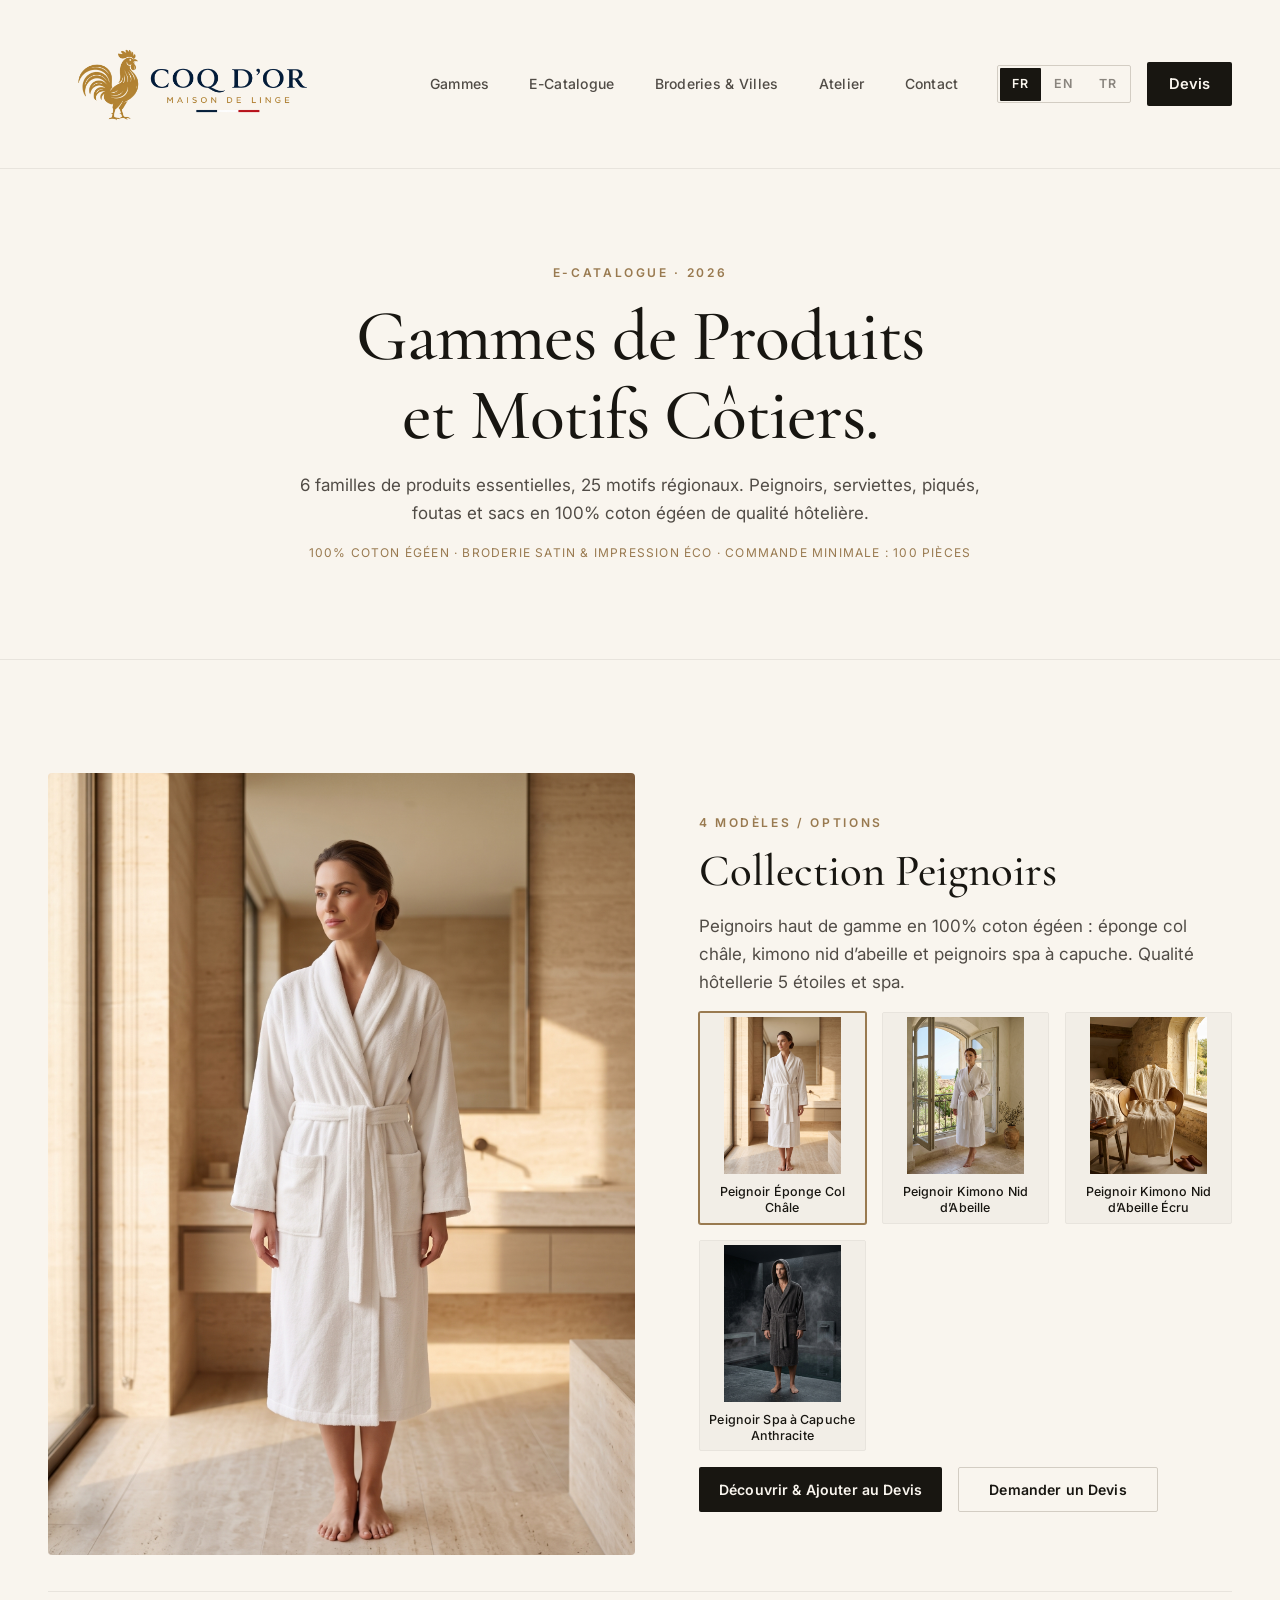
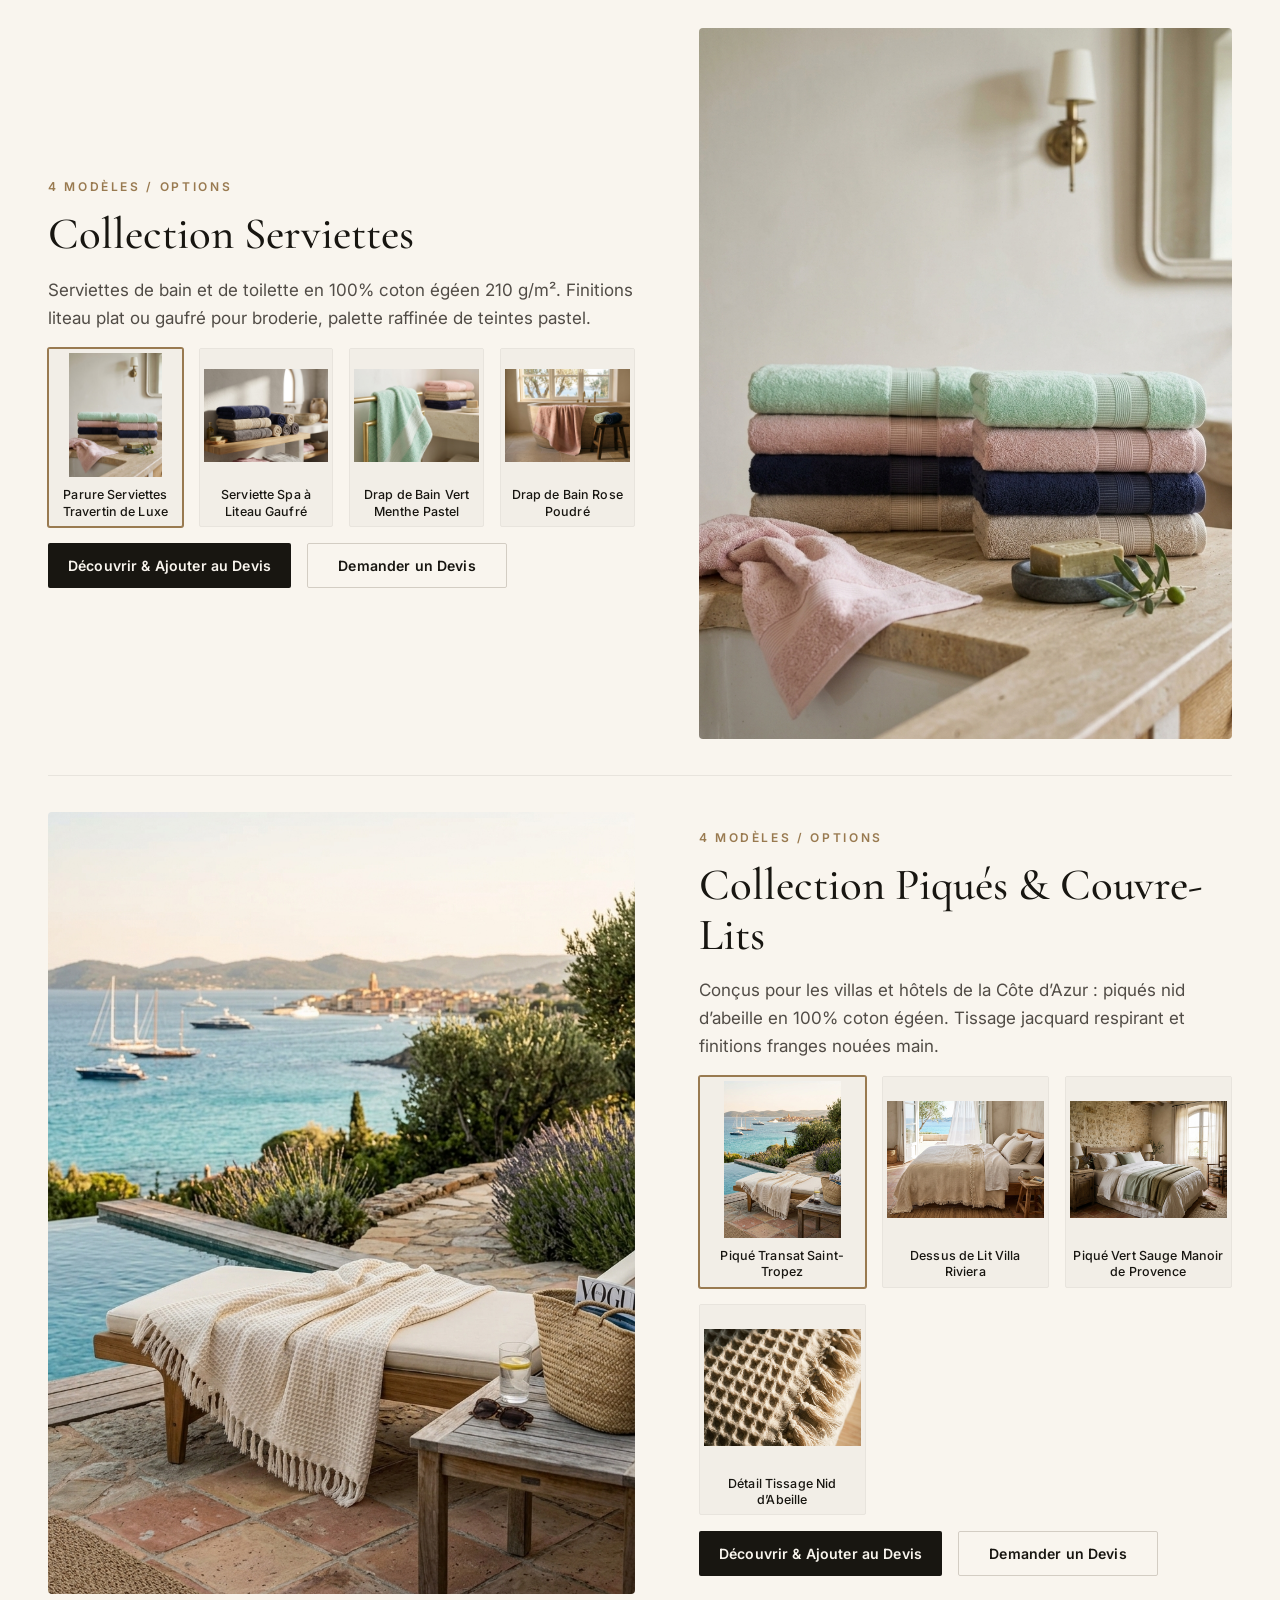
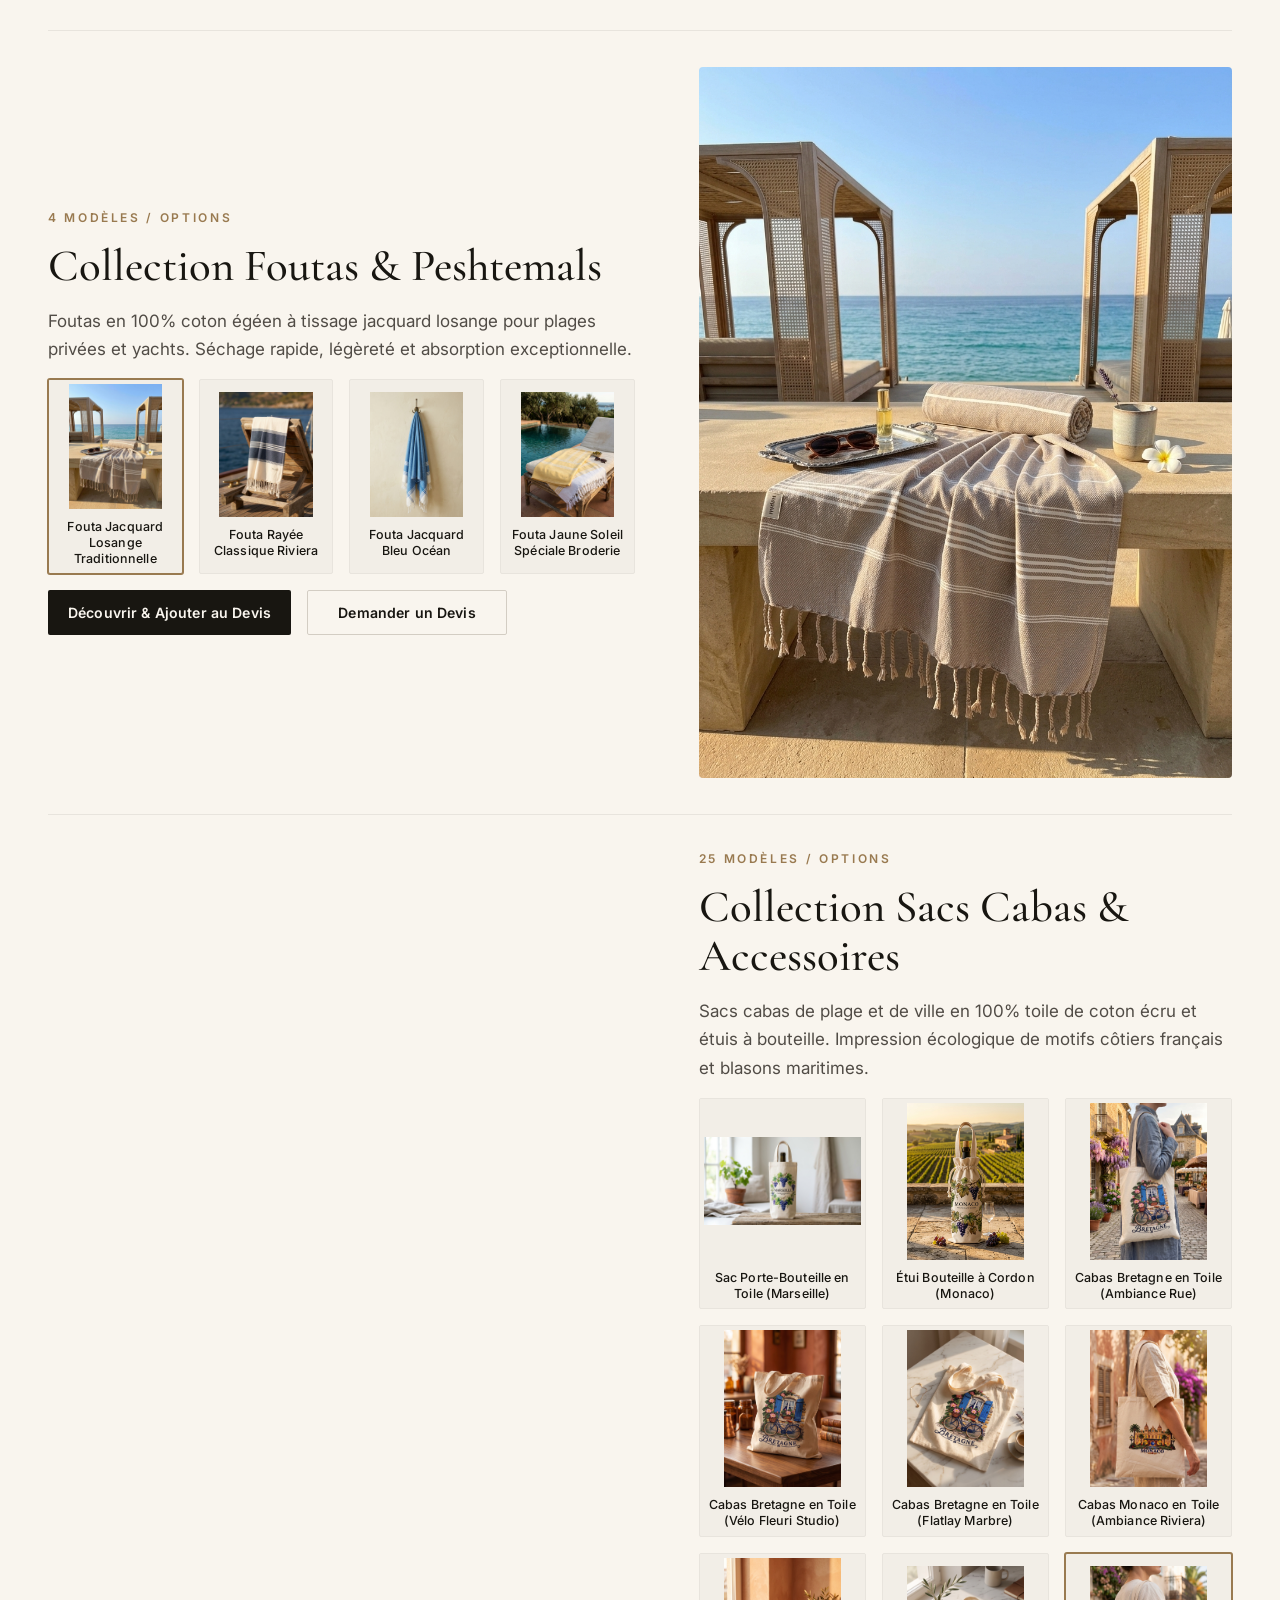
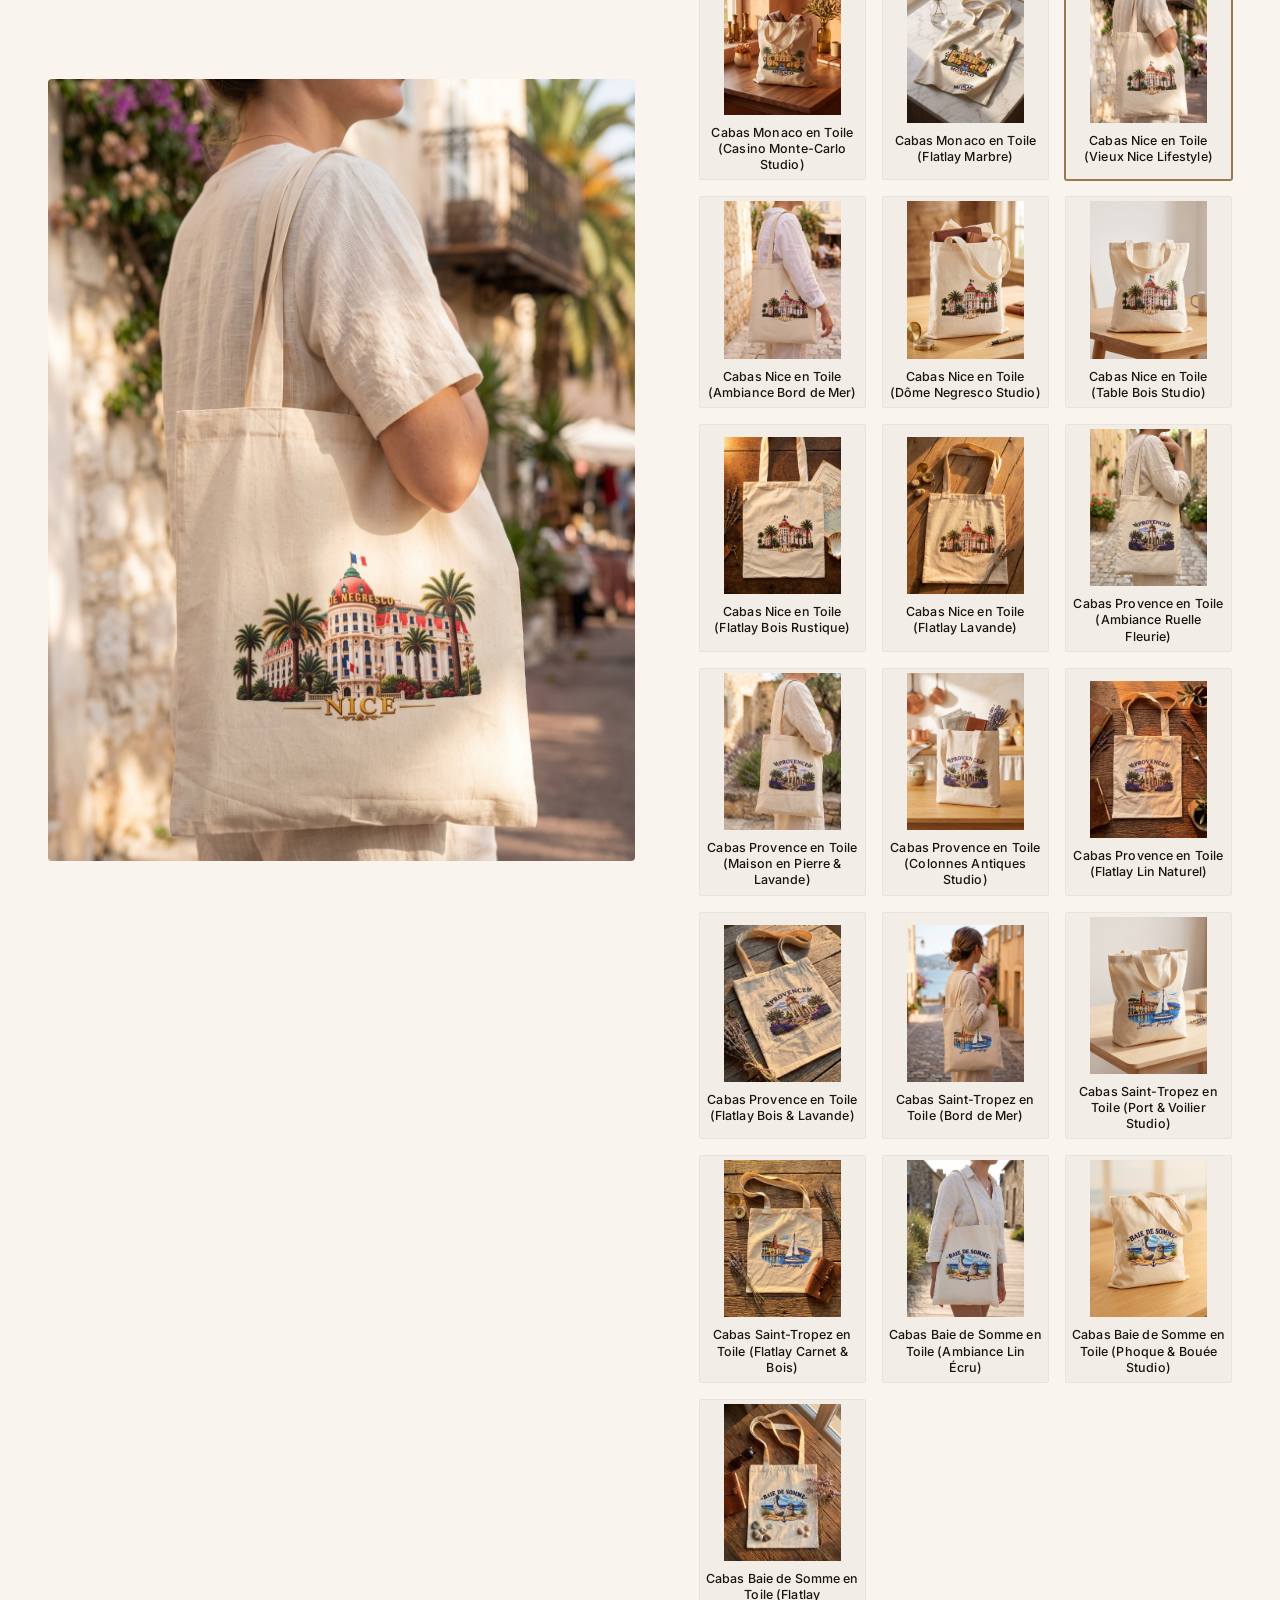
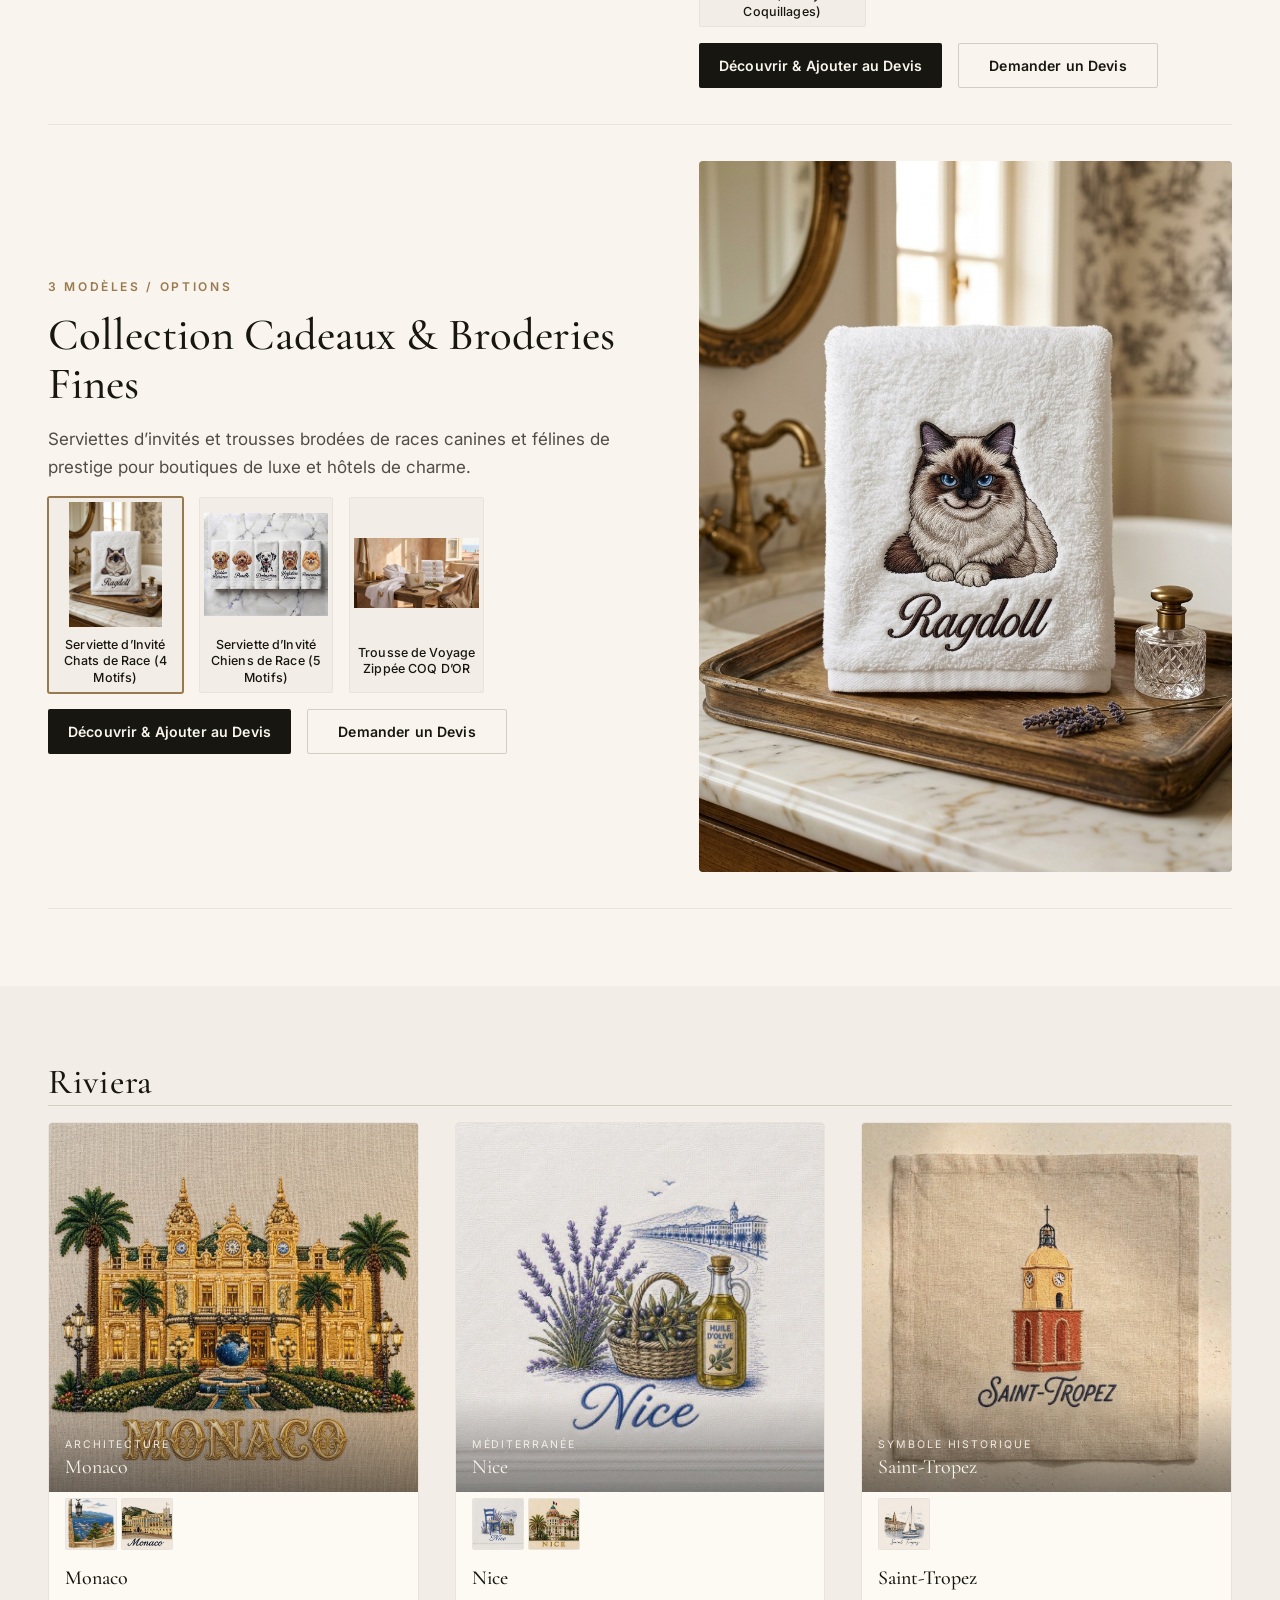
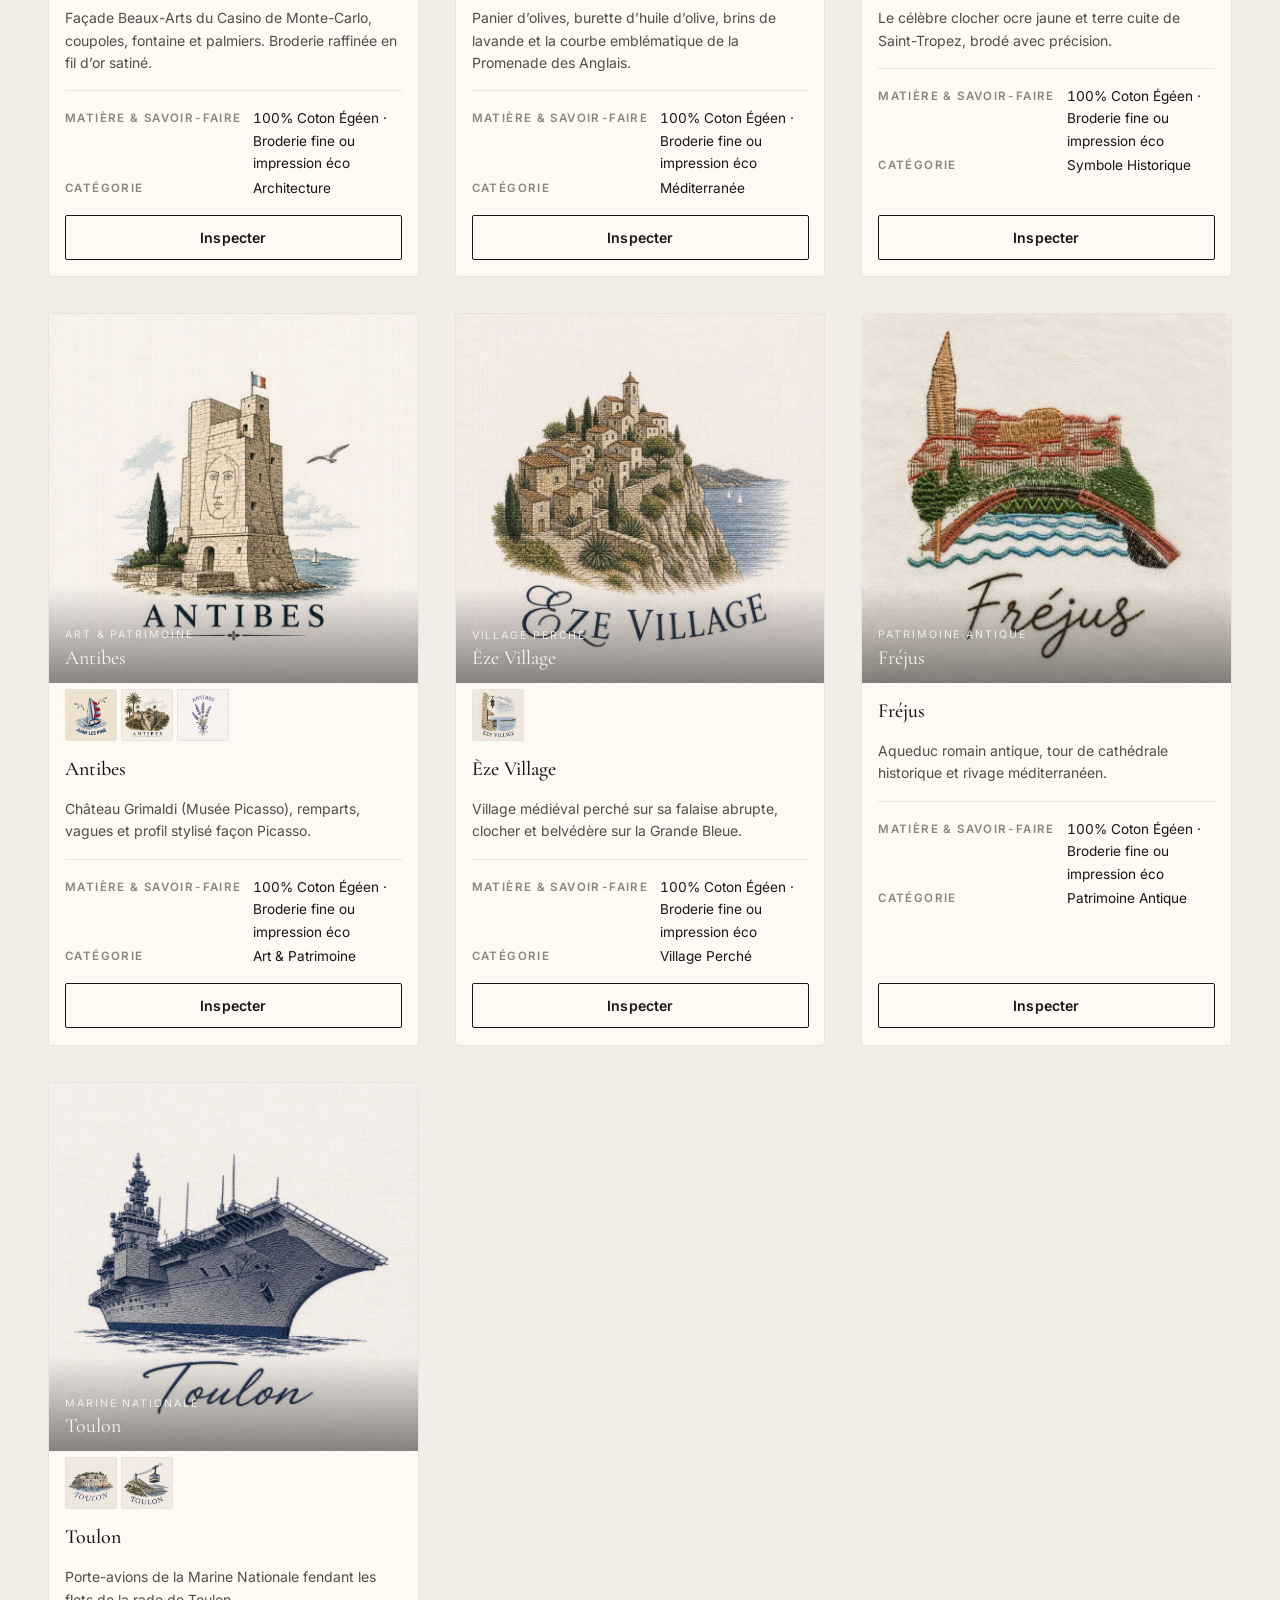
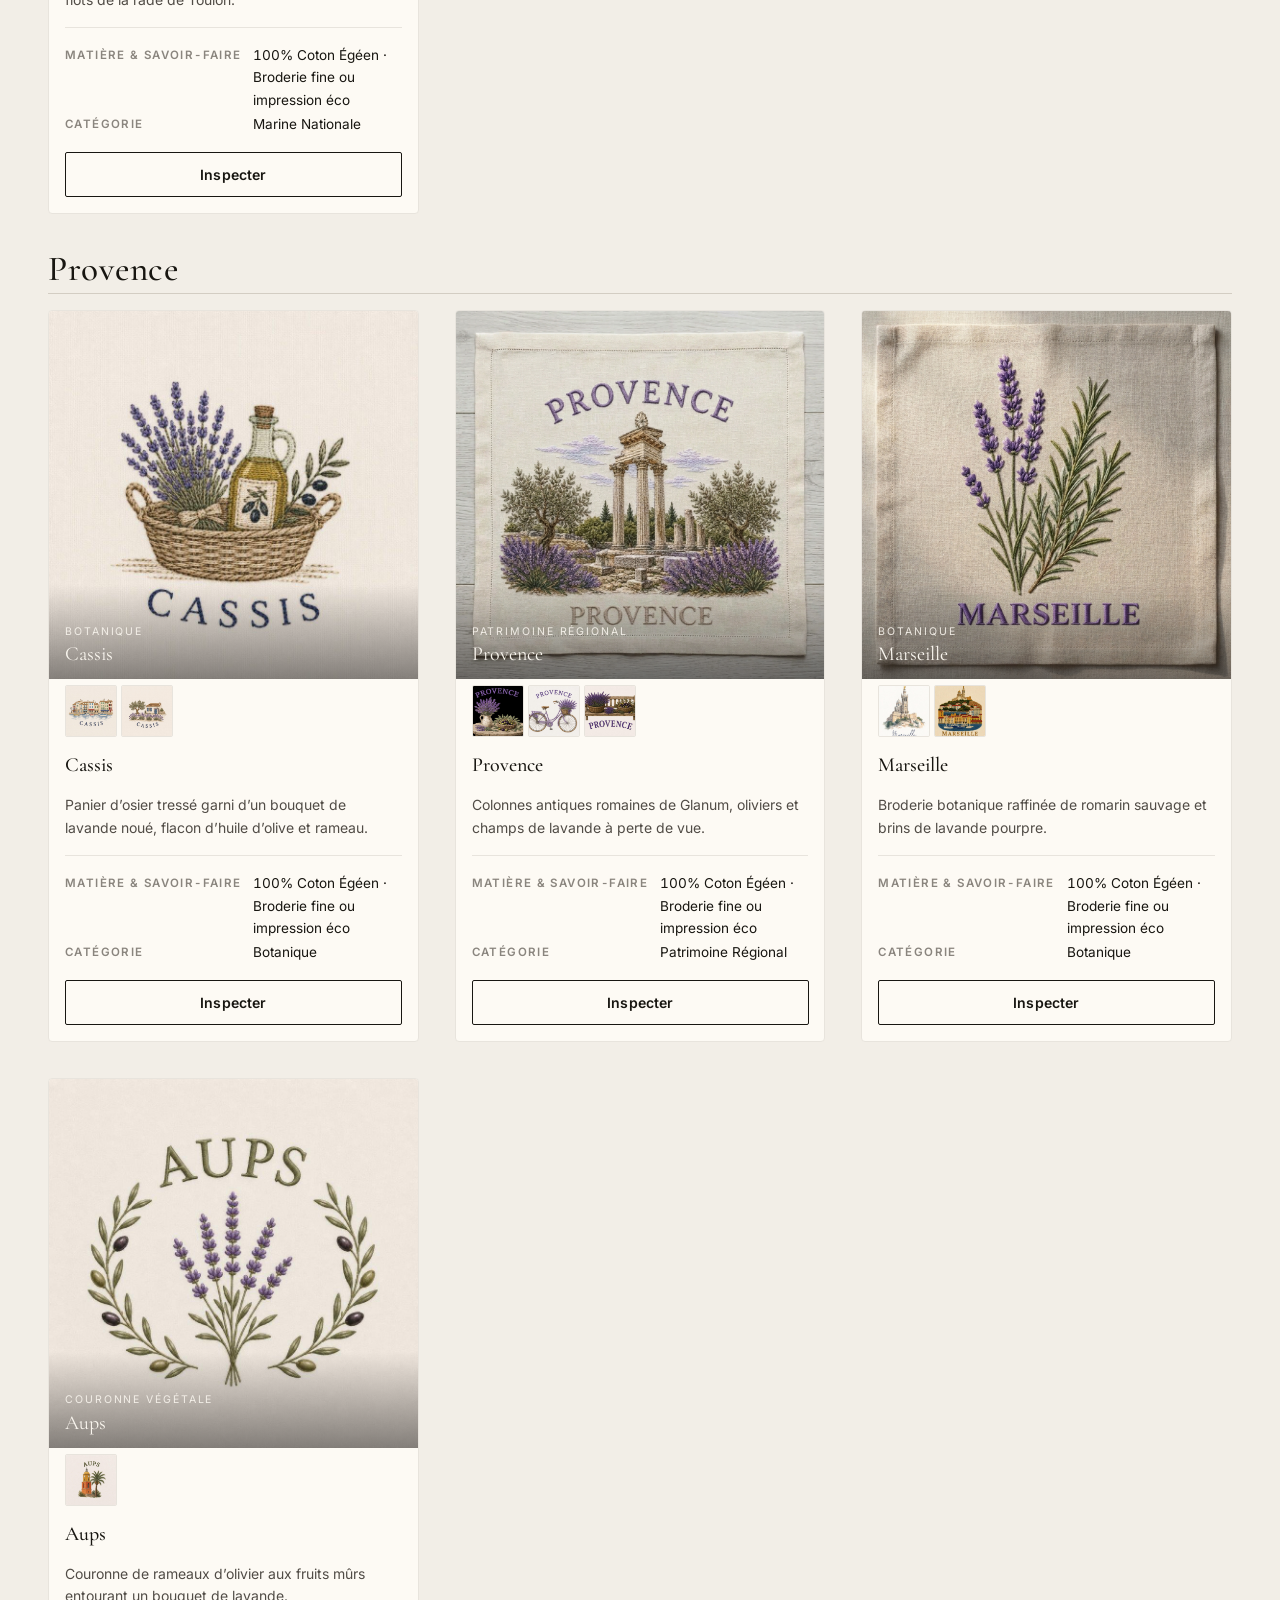
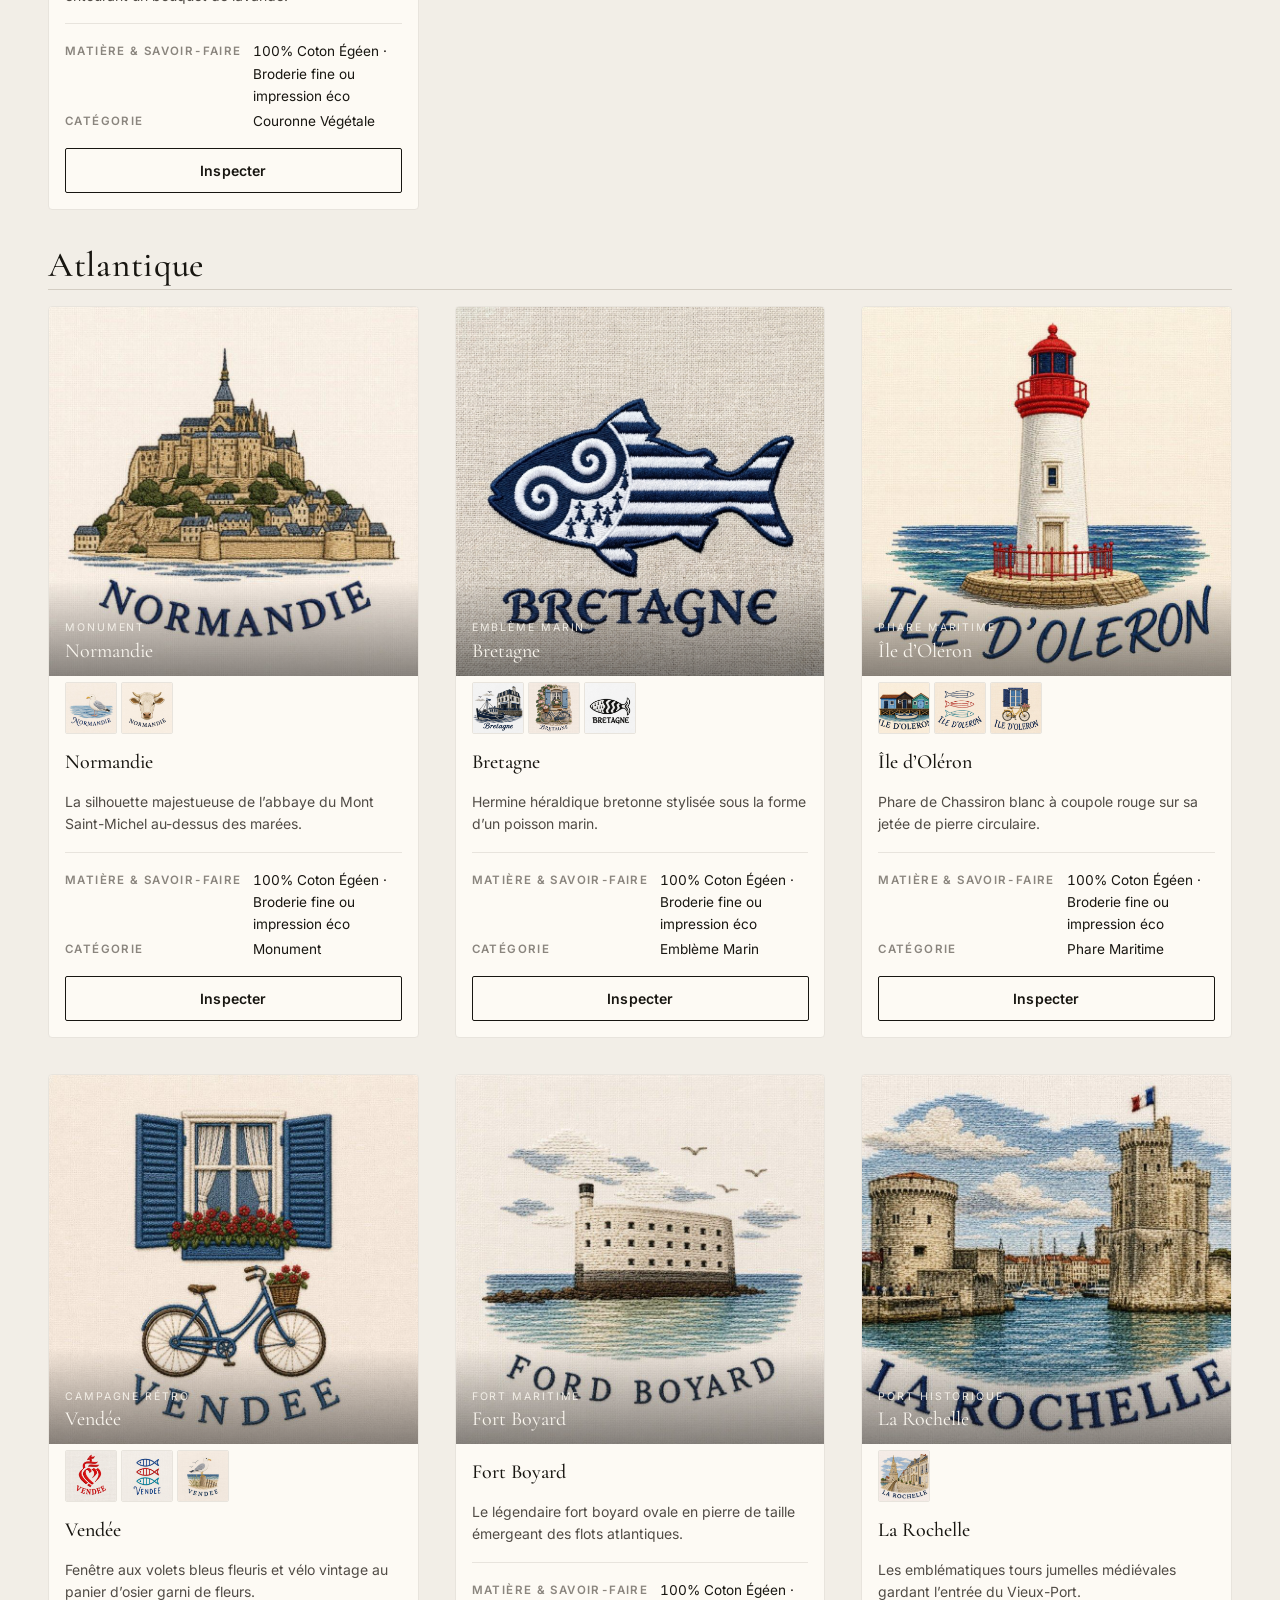
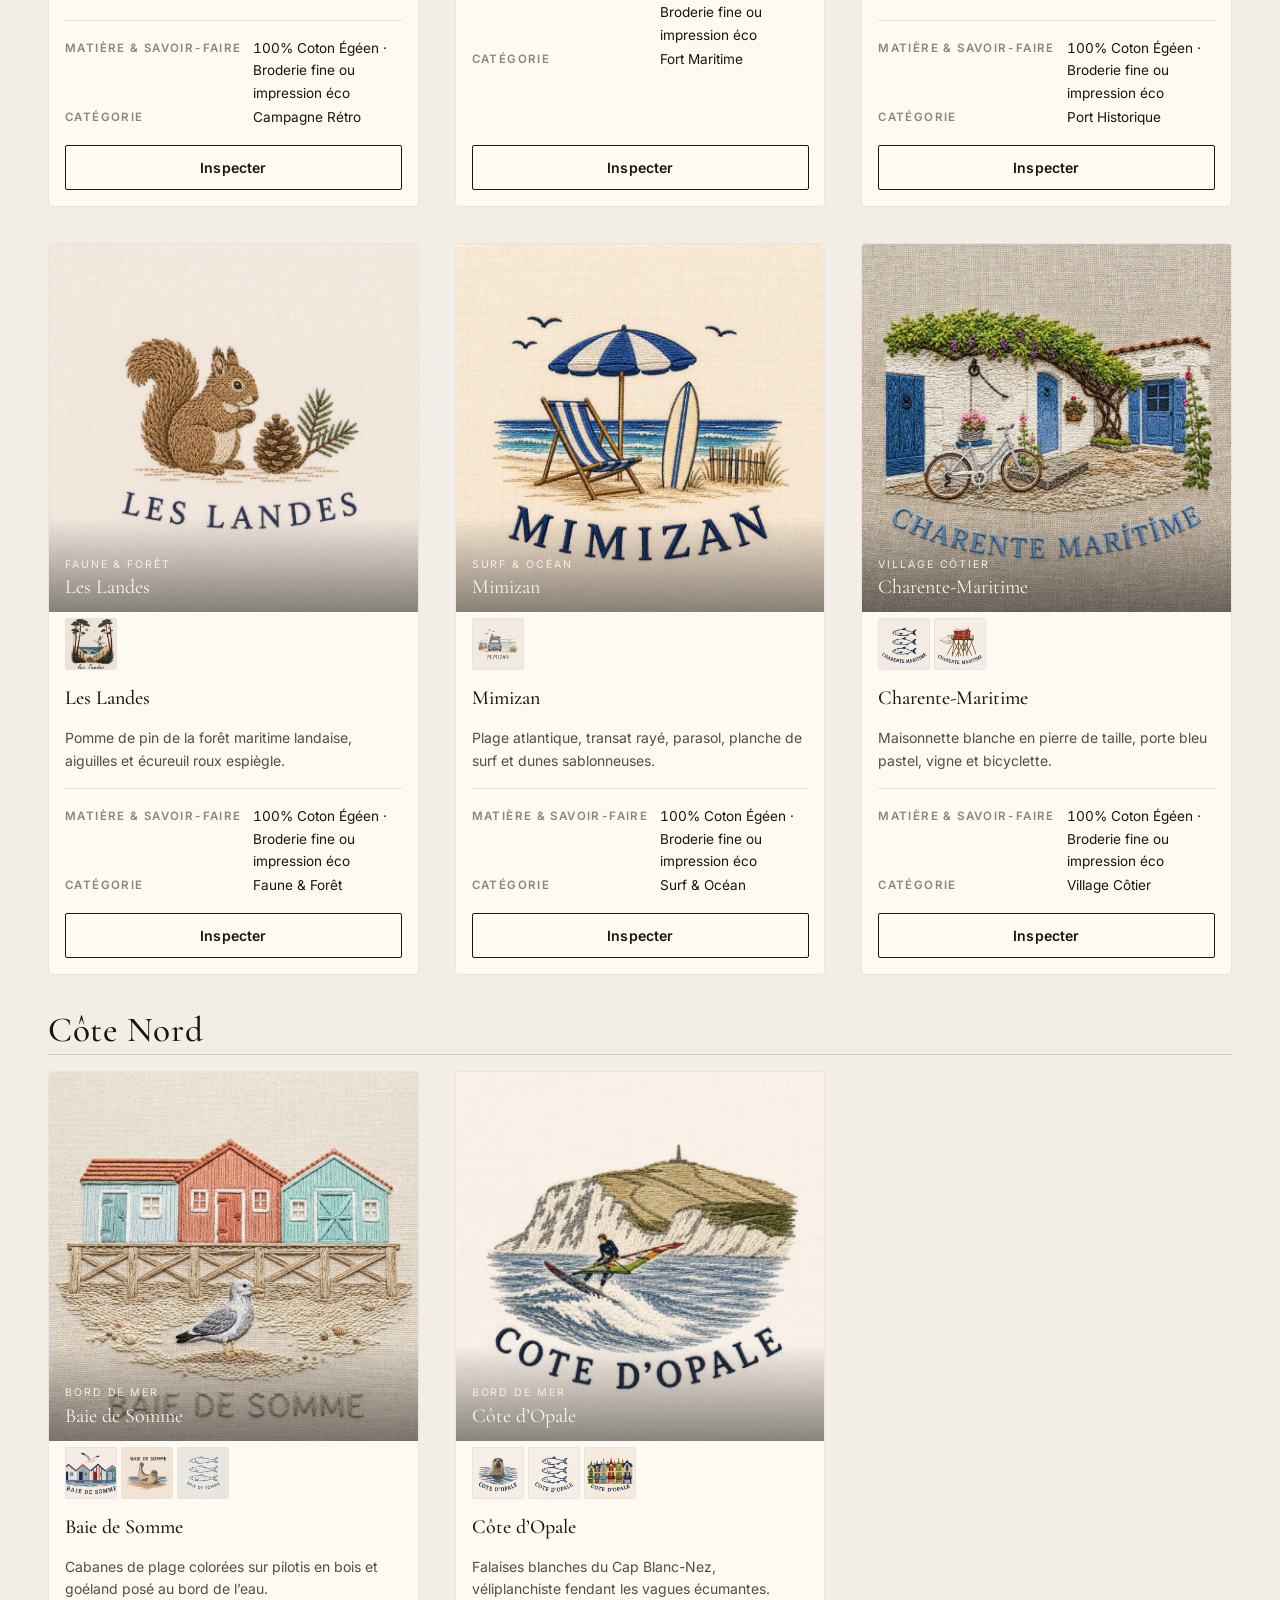
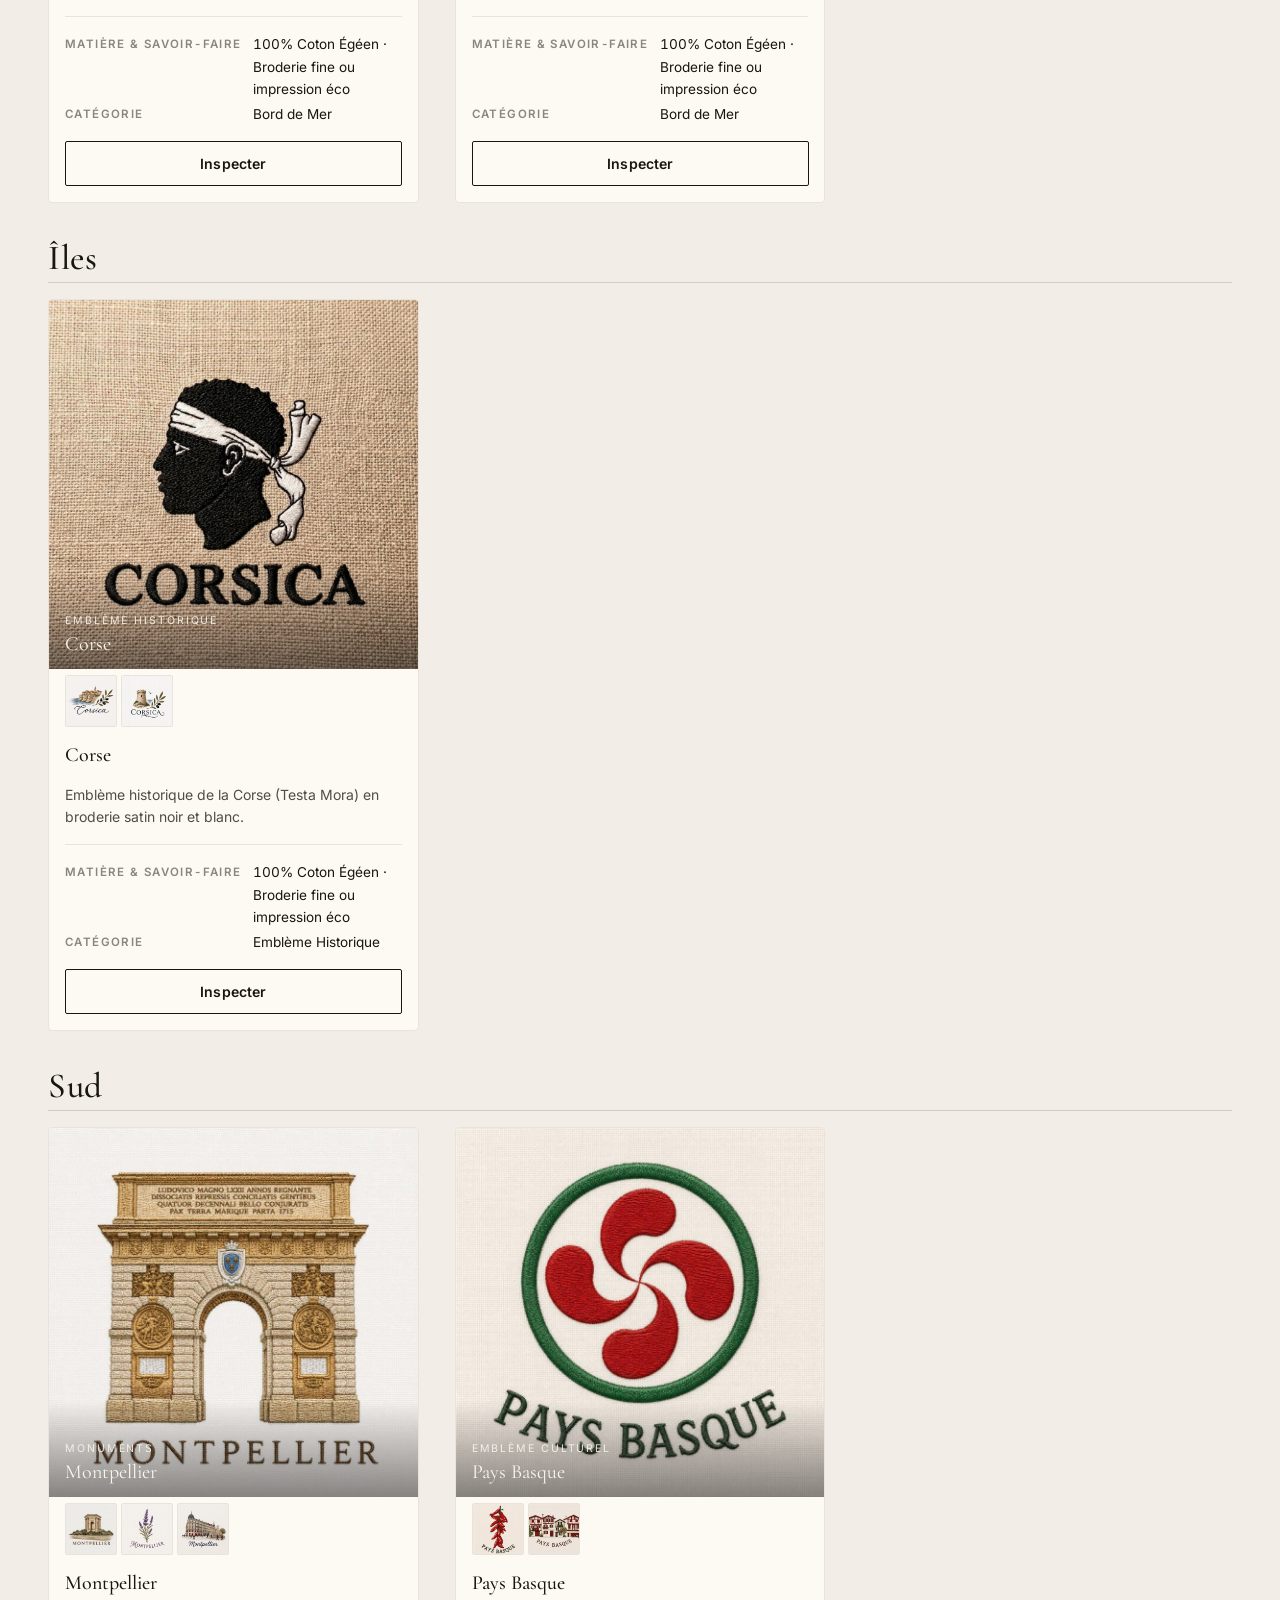
==== commit 0e299956: "feat(mobile): modal ici parmakla kaydirma (swipe), mobil acilir dil menusu ve buyutulmus logo" ====
--- a/catalog.html
+++ b/catalog.html
@@ -32,9 +32,35 @@
 
       <div class="header-actions">
         <div class="lang-switch" role="group" aria-label="Dil seçimi" data-i18n-aria="ui.lang">
-          <button class="lang-btn" data-lang="fr" aria-pressed="false">FR</button>
-          <button class="lang-btn" data-lang="en" aria-pressed="false">EN</button>
-          <button class="lang-btn" data-lang="tr" aria-pressed="true">TR</button>
+          <div class="lang-desktop">
+            <button class="lang-btn" data-lang="fr" aria-pressed="false">FR</button>
+            <button class="lang-btn" data-lang="en" aria-pressed="false">EN</button>
+            <button class="lang-btn" data-lang="tr" aria-pressed="true">TR</button>
+          </div>
+          <div class="lang-mobile-wrap">
+            <button type="button" class="lang-mobile-btn" id="langMobileBtn" aria-expanded="false" aria-label="Dil seçimi" data-i18n-aria="ui.lang">
+              <svg class="lang-globe-icon" width="15" height="15" viewBox="0 0 24 24" fill="none" stroke="currentColor" stroke-width="1.9" aria-hidden="true">
+                <circle cx="12" cy="12" r="10"></circle>
+                <line x1="2" y1="12" x2="22" y2="12"></line>
+                <path d="M12 2a15.3 15.3 0 0 1 4 10 15.3 15.3 0 0 1-4 10 15.3 15.3 0 0 1 4-10z"></path>
+              </svg>
+              <span class="lang-current" id="langCurrent">TR</span>
+              <svg class="lang-caret-icon" width="9" height="9" viewBox="0 0 24 24" fill="none" stroke="currentColor" stroke-width="2.6" aria-hidden="true">
+                <path d="M6 9l6 6 6-6"/>
+              </svg>
+            </button>
+            <div class="lang-dropdown" id="langDropdown" hidden>
+              <button class="lang-btn lang-opt" data-lang="fr" aria-pressed="false">
+                <span>Français</span> <span class="lang-code">FR</span>
+              </button>
+              <button class="lang-btn lang-opt" data-lang="en" aria-pressed="false">
+                <span>English</span> <span class="lang-code">EN</span>
+              </button>
+              <button class="lang-btn lang-opt" data-lang="tr" aria-pressed="true">
+                <span>Türkçe</span> <span class="lang-code">TR</span>
+              </button>
+            </div>
+          </div>
         </div>
         <a class="header-cta" href="index.html#contact" data-i18n="nav.quote" id="quoteLink">Teklif Al</a>
         <button class="nav-toggle" aria-expanded="false" aria-controls="mobileNav" aria-label="Menüyü aç" data-i18n-aria="ui.menu">
--- a/css/styles.css
+++ b/css/styles.css
@@ -185,14 +185,14 @@
 .brand-logo-img { min-width: 0; }
 @media (max-width: 768px) {
   .brand-logo-img {
-    height: 68px;
-    max-width: 260px;
+    height: 74px;
+    max-width: 280px;
   }
 }
 @media (max-width: 480px) {
   .brand-logo-img {
-    height: 52px;
-    max-width: 210px;
+    height: 62px;
+    max-width: 240px;
   }
 }
 
@@ -217,6 +217,59 @@
   display: flex; border: 1px solid var(--line-strong); border-radius: 2px;
   padding: 2px; gap: 2px;
 }
+.lang-desktop { display: flex; gap: 2px; }
+.lang-mobile-wrap { display: none; position: relative; }
+
+.lang-mobile-btn {
+  display: inline-flex; align-items: center; gap: 6px;
+  padding: 6px 10px;
+  background: var(--bg);
+  border: 1px solid var(--line-strong);
+  border-radius: 4px;
+  color: var(--ink);
+  font-size: 0.8rem; font-weight: 600; letter-spacing: 0.05em;
+  cursor: pointer;
+  box-shadow: 0 1px 3px rgba(26, 25, 24, 0.04);
+  transition: background var(--dur-fast) var(--ease), border-color var(--dur-fast) var(--ease);
+}
+.lang-mobile-btn:hover, .lang-mobile-btn:active { background: var(--bg-soft); border-color: var(--gold-deep); }
+.lang-globe-icon { color: var(--gold-deep); flex-shrink: 0; }
+.lang-caret-icon { color: var(--ink-faint); transition: transform 0.2s var(--ease); flex-shrink: 0; }
+.lang-mobile-btn[aria-expanded="true"] .lang-caret-icon { transform: rotate(180deg); }
+
+.lang-dropdown {
+  position: absolute; top: calc(100% + 6px); right: 0;
+  min-width: 145px;
+  background: var(--bg);
+  border: 1px solid var(--line-strong);
+  border-radius: 6px;
+  box-shadow: 0 12px 32px rgba(26, 25, 24, 0.16);
+  padding: 4px 0;
+  z-index: 120;
+  display: flex; flex-direction: column;
+}
+.lang-dropdown[hidden] { display: none; }
+.lang-opt {
+  display: flex; align-items: center; justify-content: space-between;
+  width: 100%; padding: 10px 14px;
+  font-size: 0.82rem; font-weight: 500; color: var(--ink);
+  background: transparent; border: none; text-align: left;
+  transition: background 0.15s, color 0.15s;
+  cursor: pointer;
+}
+.lang-opt .lang-code {
+  font-size: 0.7rem; font-weight: 600; color: var(--ink-faint);
+  background: var(--bg-soft); padding: 2px 6px; border-radius: 2px;
+}
+.lang-opt:hover, .lang-opt:focus { background: var(--bg-soft); color: var(--ink); }
+.lang-opt[aria-pressed="true"] {
+  font-weight: 600; color: var(--gold-deep);
+  background: color-mix(in oklch, var(--gold) 12%, transparent);
+}
+.lang-opt[aria-pressed="true"] .lang-code {
+  color: var(--bg); background: var(--gold-deep);
+}
+
 .lang-btn {
   font-size: 0.78rem; font-weight: 600; letter-spacing: 0.06em;
   padding: 6px 12px; border-radius: 1px; color: var(--ink-faint);
@@ -800,7 +853,7 @@
   to   { opacity: 1; transform: none; }
 }
 .modal-close {
-  position: absolute; top: 12px; right: 12px; z-index: 2;
+  position: absolute; top: 12px; right: 12px; z-index: 10;
   width: 44px; height: 44px; border-radius: 50%;
   background: var(--bg); color: var(--ink);
   font-size: 1.4rem; line-height: 1;
@@ -811,19 +864,21 @@
 .modal-close:hover { transform: rotate(90deg); }
 .modal-figure {
   background: var(--bg-soft);
-  display: flex; align-items: center; justify-content: center;
+  display: flex; flex-direction: column;
   overflow: hidden;
   position: relative;
+  height: 100%; min-height: 380px;
 }
 /* Görsel kendi native oranında (JS aspect-ratio set eder), asla kırpılmaz */
-.modal-figure img { width: 100%; height: 100%; object-fit: contain; display: block; }
-/* Desen modalı varyant slider'ı — tüm kareler aynı yükseklikte, görseller dikey ortalanır */
-.modal-figure .ms-viewport { width: 100%; height: min(62vh, 560px); overflow: hidden; }
-.modal-figure .ms-track { display: flex; height: 100%; transition: transform var(--dur-med) var(--ease); }
-.modal-figure .ms-slide { flex: 0 0 100%; min-width: 0; display: flex; align-items: center; justify-content: center; }
-.modal-figure .ms-slide img { width: 100%; height: 100%; object-fit: contain; display: block; }
-.modal-figure .slider-arrow { top: 44%; }
-.modal-figure .ms-dots { position: absolute; bottom: 10px; left: 0; right: 0; z-index: 2; }
+.modal-figure img { max-width: 100%; max-height: 100%; object-fit: contain; display: block; }
+/* Desen modalı varyant slider'ı — figure-bar altında kalan esnek görsel alanı */
+.modal-figure .ms-viewport { position: relative; flex: 1; min-height: 0; width: 100%; overflow: hidden; display: flex; align-items: center; justify-content: center; }
+.modal-figure .ms-track { display: flex; height: 100%; width: 100%; transition: transform var(--dur-med) var(--ease); }
+.modal-figure .ms-slide { flex: 0 0 100%; height: 100%; min-width: 0; display: flex; align-items: center; justify-content: center; cursor: zoom-in; }
+.modal-figure .ms-slide img {
+  max-width: 100%; max-height: 100%; object-fit: contain; display: block;
+  user-select: none; -webkit-user-drag: none; pointer-events: none;
+}
 .modal-body { padding: clamp(24px, 3vw, 36px); }
 .modal-title { font-family: var(--font-serif); font-weight: 500; font-size: 2rem; line-height: 1.15; margin-bottom: 8px; text-wrap: balance; }
 .modal-desc { color: var(--ink-soft); line-height: 1.65; margin-bottom: var(--space-4); }
@@ -834,6 +889,9 @@
 }
 .modal-specs dt { font-weight: 600; font-size: 0.7rem; letter-spacing: 0.16em; text-transform: uppercase; color: var(--ink-faint); line-height: 1.4; }
 .modal-actions { display: flex; gap: var(--space-4); flex-wrap: wrap; }
+/* Butonlar eşit paylaşır: "Teklife Ekle"→"✓ Eklendi" metin değişimi
+   satırı esnetip yanındaki butonu alt satıra düşürmesin (FR uzun etiketler dahil) */
+.modal-actions .btn { flex: 1 1 0%; min-width: 0; max-width: 240px; }
 
 /* Modal ürün kombin seçimi — hairline kutu, editorial etiket */
 .modal-combo-col { grid-column: 1 / -1; }
@@ -886,7 +944,6 @@
   .catalog-tools { align-items: flex-start; }
   .filter-chips { justify-content: flex-start; }
   .form-row { grid-template-columns: minmax(0, 1fr); }
-  .modal-panel { grid-template-columns: minmax(0, 1fr); max-height: 92vh; }
 }
 
 @media (max-width: 480px) {
@@ -949,7 +1006,7 @@
 }
 
 /* ==========================================================================
-   ÜRÜN GRUBU İNCELEME PANELİ (grup kartı → slider + sade/desenli ekleme)
+   ÜRÜN GRUBU İNCELEME PANELİ (grup kartı → 2 sütunlu editoryal slider)
    ========================================================================== */
 .group-modal {
   position: fixed; inset: 0; z-index: 100;
@@ -959,7 +1016,7 @@
 .group-modal.open { display: flex; }
 .gm-backdrop {
   position: absolute; inset: 0;
-  background: rgba(26, 25, 24, 0.45);
+  background: rgba(26, 25, 24, 0.55);
   backdrop-filter: blur(14px) saturate(0.85);
   -webkit-backdrop-filter: blur(14px) saturate(0.85);
   animation: gmFade var(--dur-fast) var(--ease);
@@ -968,15 +1025,15 @@
 .gm-panel {
   position: relative; z-index: 1;
   background: var(--bg); border-radius: 6px;
-  width: min(1080px, 100%);
-  max-height: 92vh; overflow: auto;
+  width: min(980px, 100%);
+  max-height: 90vh; overflow: hidden;
+  display: grid; grid-template-columns: minmax(0, 1.15fr) minmax(0, 1fr);
   box-shadow: 0 24px 80px rgba(26, 25, 24, 0.35);
   animation: gmIn var(--dur-med) var(--ease);
 }
 @keyframes gmIn { from { opacity: 0; transform: translateY(20px) scale(0.985); } to { opacity: 1; transform: none; } }
-.gm-body { padding: clamp(20px, 4vw, 44px); }
 .gm-close {
-  position: absolute; top: 12px; right: 12px; z-index: 3;
+  position: absolute; top: 12px; right: 12px; z-index: 10;
   width: 44px; height: 44px; border-radius: 50%;
   background: var(--bg); color: var(--ink); font-size: 1.4rem; line-height: 1;
   display: flex; align-items: center; justify-content: center;
@@ -984,66 +1041,286 @@
   transition: transform var(--dur-short) var(--ease);
 }
 .gm-close:hover { transform: rotate(90deg); }
-.gm-body { padding: clamp(20px, 4vw, 44px); }
-
-/* Slider (tek model, çoklu poz) */
-.slider-wrap { margin-bottom: var(--space-4); }
-.slider-head {
-  display: flex; align-items: baseline; justify-content: space-between;
-  gap: var(--space-4); flex-wrap: wrap; margin-bottom: var(--space-4);
-}
-.slider-title {
-  font-family: var(--font-serif); font-weight: 500;
-  font-size: clamp(1.5rem, 3vw, 2.2rem); line-height: var(--lh-tight);
-}
-.slider-count { font-size: 0.75rem; letter-spacing: 0.12em; text-transform: uppercase; color: var(--ink-faint); font-variant-numeric: tabular-nums; }
-.slider { position: relative; overflow: hidden; border-radius: 6px; }
-.slider-track { display: flex; transition: transform var(--dur-med) var(--ease); }
-.slide { flex: 0 0 100%; min-width: 0; }
-.slide-fig { position: relative; aspect-ratio: 16 / 10; background: var(--bg-soft); overflow: hidden; }
-.slide-fig img { width: 100%; height: 100%; object-fit: contain; display: block; }
-.slide-cap { display: flex; justify-content: space-between; gap: var(--space-4); align-items: baseline; margin-top: 10px; flex-wrap: wrap; }
-.slide-name { font-family: var(--font-serif); font-size: 1.375rem; font-weight: 500; line-height: 1.25; }
-.slide-meta { font-size: 0.72rem; letter-spacing: 0.12em; text-transform: uppercase; color: var(--ink-faint); }
+
+/* Sol Sütun: Slider & Görsel Alanı */
+.gm-figure {
+  background: var(--bg-soft);
+  position: relative;
+  display: flex; flex-direction: column;
+  overflow: hidden;
+  height: 100%; min-height: 380px;
+}
+.gm-figure .slider {
+  position: relative; flex: 1; min-height: 0; width: 100%;
+  overflow: hidden; display: flex; align-items: center; justify-content: center;
+}
+.gm-figure .slider-track { display: flex; height: 100%; width: 100%; transition: transform var(--dur-med) var(--ease); }
+.gm-figure .slide {
+  flex: 0 0 100%; height: 100%; min-width: 0;
+  display: flex; align-items: center; justify-content: center;
+  cursor: zoom-in;
+}
+.gm-figure .slide-fig {
+  width: 100%; height: 100%;
+  display: flex; align-items: center; justify-content: center;
+  background: transparent;
+}
+.gm-figure .slide-fig img {
+  max-width: 100%; max-height: 100%;
+  object-fit: contain; display: block;
+  user-select: none; -webkit-user-drag: none; pointer-events: none;
+}
+/* Evrensel Slider Ok Butonları (Hem Desen Hem Model Modalı) */
 .slider-arrow {
   position: absolute; top: 50%; transform: translateY(-50%);
-  width: 48px; height: 48px; border-radius: 50%;
+  width: 44px; height: 44px; border-radius: 50%;
   background: color-mix(in oklch, var(--bg) 88%, transparent);
-  backdrop-filter: blur(6px); border: 1px solid var(--line-strong);
-  color: var(--ink); font-size: 1.6rem; line-height: 1;
+  backdrop-filter: blur(6px); -webkit-backdrop-filter: blur(6px);
+  border: 1px solid var(--line-strong);
+  color: var(--ink); font-size: 1.5rem; line-height: 1;
   display: flex; align-items: center; justify-content: center;
-  z-index: 2; transition: background var(--dur-fast) var(--ease), border-color var(--dur-fast) var(--ease);
-}
-.slider-arrow:hover { background: var(--bg); border-color: var(--gold-deep); }
+  z-index: 4; cursor: pointer;
+  box-shadow: 0 2px 8px rgba(26, 25, 24, 0.12);
+  transition: background var(--dur-fast) var(--ease), border-color var(--dur-fast) var(--ease), transform 0.15s;
+}
+.slider-arrow:hover { background: var(--bg); border-color: var(--gold-deep); transform: translateY(-50%) scale(1.06); }
 .slider-arrow.prev { left: 12px; }
 .slider-arrow.next { right: 12px; }
-.slider-dots { display: flex; justify-content: center; gap: 8px; margin-top: var(--space-4); }
+
+/* Evrensel Slider Varyant Noktaları */
+.slider-dots {
+  position: absolute; bottom: 12px; left: 0; right: 0;
+  display: flex; justify-content: center; gap: 6px; z-index: 4;
+}
 .dot {
-  width: 26px; height: 6px; border-radius: 3px; border: none; padding: 0;
-  background: var(--line-strong); cursor: pointer;
-  transition: background var(--dur-fast) var(--ease), transform var(--dur-instant) var(--ease);
-}
-.dot.active { background: var(--gold-deep); }
-.dot:active { transform: scale(0.9); }
-.dot:hover { background: var(--ink-faint); }
-
-/* Slider alt bilgi + aksiyonlar */
-.slider-actions {
-  display: flex; flex-direction: column; align-items: stretch;
-  gap: var(--space-4);
-  margin-top: var(--space-4); padding: var(--space-4);
-  background: var(--bg-soft); border: 1px solid var(--line); border-radius: 4px;
-}
-.sel-summary { font-size: 0.92rem; color: var(--ink-soft); line-height: 1.5; }
-.sel-summary strong { color: var(--ink); font-family: var(--font-serif); font-size: 1.05rem; font-weight: 600; }
-.gm-actions { display: flex; gap: var(--space-4); flex-wrap: wrap; justify-content: center; }
-.gm-actions .btn { flex: 0 1 auto; min-width: 180px; }
+  width: 24px; height: 5px; border-radius: 3px; border: none; padding: 0;
+  background: color-mix(in oklch, var(--ink) 25%, transparent);
+  cursor: pointer;
+  transition: background var(--dur-fast) var(--ease), transform var(--dur-instant) var(--ease), width var(--dur-fast) var(--ease);
+}
+.dot.active {
+  background: var(--gold-deep);
+  width: 32px;
+}
+.dot:hover {
+  background: var(--gold-deep);
+}
+
+/* Görsel Üst Paneli: Fotoğrafın YUKARISINDA bağımsız üst şerit (asla fotoğrafın üstüne binmez) */
+.figure-bar {
+  position: relative;
+  width: 100%; box-sizing: border-box;
+  padding: 12px 18px;
+  display: flex; align-items: center; justify-content: space-between;
+  background: var(--bg-soft);
+  border-bottom: 1px solid var(--line);
+  flex-shrink: 0; z-index: 3;
+}
+.figure-bar .modal-zoom-btn {
+  display: inline-flex; align-items: center; gap: 6px;
+  padding: 6px 14px; border-radius: 20px;
+  background: var(--bg);
+  border: 1px solid var(--line-strong);
+  color: var(--ink); font-size: 0.75rem; font-weight: 600;
+  letter-spacing: 0.04em; text-transform: uppercase;
+  cursor: pointer;
+  box-shadow: 0 1px 4px rgba(26, 25, 24, 0.06);
+  transition: background 0.2s, border-color 0.2s, transform 0.15s;
+}
+.figure-bar .modal-zoom-btn:hover { background: var(--bg-soft); border-color: var(--gold-deep); transform: scale(1.02); }
+.figure-bar .slider-count {
+  font-size: 0.78rem; letter-spacing: 0.12em; text-transform: uppercase;
+  color: var(--gold-deep); font-variant-numeric: tabular-nums; font-weight: 600;
+  padding: 4px 12px; border-radius: 20px;
+  background: var(--bg);
+  border: 1px solid var(--line-strong);
+  box-shadow: 0 1px 4px rgba(26, 25, 24, 0.06);
+  white-space: nowrap;
+}
+.figure-bar .slider-count:empty { display: none; }
+.modal-figure { position: relative; cursor: zoom-in; }
+
+/* Sağ Sütun: Başlık, Model Bilgisi ve Aksiyonlar */
+.gm-body {
+  padding: clamp(20px, 3.2vw, 36px);
+  display: flex; flex-direction: column; justify-content: center;
+  gap: 12px; overflow-y: auto;
+}
+.modal-head-meta,
+.gm-head-meta {
+  display: block; margin-bottom: 2px;
+  padding-right: 48px; /* Sağ üst kapatma çarpısının altına girmesini engeller */
+}
+.modal-head-meta .eyebrow,
+.gm-head-meta .eyebrow {
+  margin: 0; white-space: nowrap; overflow: hidden; text-overflow: ellipsis;
+}
+.gm-panel .modal-title {
+  font-family: var(--font-serif); font-weight: 500;
+  font-size: clamp(1.6rem, 2.5vw, 2.2rem); line-height: 1.15;
+  margin: 0; text-wrap: balance;
+}
+.gm-body .modal-desc {
+  font-size: 0.94rem; line-height: 1.55; color: var(--ink-soft);
+  margin: 0;
+}
+.gm-body .sel-summary {
+  font-size: 0.88rem; color: var(--ink-soft); line-height: 1.55;
+  background: var(--bg-soft); padding: 12px 14px; border-radius: 4px;
+}
+.gm-actions {
+  display: flex; flex-direction: column; gap: 8px;
+  margin-top: 4px;
+}
+.gm-actions .btn {
+  width: 100%; min-height: 44px; text-align: center;
+  justify-content: center; font-size: 0.92rem;
+}
 .btn-gold-line { border: 1px solid var(--gold-deep); color: var(--gold-deep); }
 .btn-gold-line:hover { background: var(--gold-deep); color: var(--bg); }
 .sel-designs { display: inline-flex; flex-wrap: wrap; gap: 6px; align-items: center; }
 .sel-designs .chip { padding: 4px 10px; min-height: 0; font-size: 0.72rem; }
 .clear-attached { font-size: 0.78rem; font-weight: 600; color: var(--gold-deep); padding: 4px 6px; min-height: 0; border-bottom: 1px solid transparent; }
 .clear-attached:hover { border-color: var(--gold-deep); }
+
+/* Responsive: Tablet ve Mobilde Tek Sütun & Üst Boşluklu Görünüm */
+@media (max-width: 768px) {
+  /* Mobilde modal pencerelerinin yukarıdan boşluk bırakması ve başlığın/araç çubuğunun
+     tarayıcı üst barı veya çentik (notch) altında ezilmesini önleme */
+  .modal, .group-modal {
+    align-items: flex-start;
+    padding: max(28px, calc(env(safe-area-inset-top, 0px) + 20px)) 12px max(24px, calc(env(safe-area-inset-bottom, 0px) + 16px)) 12px;
+    overflow-y: auto;
+    -webkit-overflow-scrolling: touch;
+  }
+  .gm-panel, .modal-panel {
+    grid-template-columns: minmax(0, 1fr);
+    width: 100%;
+    max-width: 560px;
+    margin: 0 auto;
+    max-height: calc(100vh - 64px);
+    max-height: calc(100dvh - 64px);
+    overflow-y: auto;
+    -webkit-overflow-scrolling: touch;
+    border-radius: 12px;
+  }
+  .gm-figure, .modal-figure {
+    height: auto; min-height: 0;
+    border-top-left-radius: 12px;
+    border-top-right-radius: 12px;
+  }
+  .gm-figure .slider, .modal-figure .ms-viewport {
+    height: 38vh; min-height: 230px; max-height: 360px;
+  }
+  .gm-body, .modal-body { padding: 18px 16px; }
+
+  /* Mobilde sağ üstteki kapatma çarpısı (top: 8px, right: 8px) ile aynı hizada:
+     figure-bar sağdan 52px pay bırakır, fotoğraf bu barın ALTINDA tertemiz başlar! */
+  .figure-bar {
+    padding: 10px 52px 10px 12px;
+    border-top-left-radius: 12px;
+    border-top-right-radius: 12px;
+  }
+  .figure-bar .modal-zoom-btn {
+    padding: 5px 10px; font-size: 0.7rem; gap: 4px;
+  }
+  .figure-bar .slider-count {
+    padding: 3px 8px; font-size: 0.72rem;
+  }
+  .modal-close, .gm-close {
+    width: 36px; height: 36px; top: 7px; right: 8px; font-size: 1.25rem; z-index: 10;
+  }
+
+  /* Mobilde masaüstü 3'lü buton gizlenir, tek dil ikonu + açılır menü gösterilir */
+  .lang-switch { border: none; padding: 0; background: transparent; }
+  .lang-desktop { display: none; }
+  .lang-mobile-wrap { display: block; }
+}
+
+.slider, .slider-track, .ms-viewport, .ms-track {
+  touch-action: pan-y;
+}
+
+/* ==========================================================================
+   EVRENSEL LIGHTBOX (Tam Ekran Görsel İnceleme)
+   ========================================================================== */
+.lightbox {
+  position: fixed; inset: 0; z-index: 200;
+  display: flex; align-items: center; justify-content: center;
+}
+.lightbox[hidden] { display: none; }
+.lb-backdrop {
+  position: absolute; inset: 0;
+  background: rgba(18, 17, 16, 0.94);
+  backdrop-filter: blur(20px);
+  -webkit-backdrop-filter: blur(20px);
+  animation: fadeIn var(--dur-fast) var(--ease);
+}
+.lb-content {
+  position: relative; z-index: 1;
+  width: 100%; height: 100%;
+  display: flex; flex-direction: column;
+  align-items: center; justify-content: space-between;
+  padding: clamp(14px, 2.5vw, 28px);
+  box-sizing: border-box;
+}
+.lb-close {
+  position: absolute; top: 16px; right: 16px; z-index: 3;
+  width: 44px; height: 44px; border-radius: 50%;
+  background: rgba(255, 255, 255, 0.12);
+  border: 1px solid rgba(255, 255, 255, 0.2);
+  color: #fff; font-size: 1.6rem; line-height: 1;
+  display: flex; align-items: center; justify-content: center;
+  cursor: pointer; transition: background 0.2s, transform 0.2s;
+}
+.lb-close:hover { background: rgba(255, 255, 255, 0.25); transform: rotate(90deg); }
+.lb-viewport {
+  flex: 1; width: 100%;
+  display: flex; align-items: center; justify-content: center;
+  overflow: hidden; padding: 10px 0;
+  min-height: 0; touch-action: pan-y;
+  position: relative; z-index: 1;
+}
+.lb-img {
+  max-width: 95vw; max-height: 80vh;
+  object-fit: contain; display: block;
+  user-select: none; -webkit-user-select: none;
+  filter: drop-shadow(0 16px 40px rgba(0,0,0,0.6));
+  transition: opacity 0.15s ease;
+  pointer-events: auto;
+}
+.lb-prev, .lb-next {
+  position: absolute; top: 50%; transform: translateY(-50%);
+  width: 54px; height: 54px; border-radius: 50%;
+  background: rgba(255, 255, 255, 0.18);
+  backdrop-filter: blur(8px); -webkit-backdrop-filter: blur(8px);
+  border: 1px solid rgba(255, 255, 255, 0.3);
+  color: #fff; font-size: 1.9rem; line-height: 1;
+  display: flex; align-items: center; justify-content: center;
+  cursor: pointer; z-index: 50; pointer-events: auto;
+  box-shadow: 0 4px 14px rgba(0, 0, 0, 0.4);
+  transition: background 0.2s, border-color 0.2s, transform 0.15s;
+}
+.lb-prev:hover, .lb-next:hover {
+  background: rgba(255, 255, 255, 0.35);
+  border-color: var(--gold);
+  transform: translateY(-50%) scale(1.08);
+}
+.lb-prev { left: 20px; }
+.lb-next { right: 20px; }
+@media (max-width: 600px) {
+  .lb-prev { left: 8px; width: 44px; height: 44px; font-size: 1.5rem; }
+  .lb-next { right: 8px; width: 44px; height: 44px; font-size: 1.5rem; }
+}
+.lb-bar {
+  display: flex; align-items: center; justify-content: space-between;
+  width: min(840px, 100%); padding-top: 10px;
+  color: #fff; z-index: 2;
+}
+.lb-meta { display: flex; flex-direction: column; gap: 2px; }
+.lb-eyebrow { font-size: 0.72rem; letter-spacing: 0.16em; text-transform: uppercase; color: var(--gold); }
+.lb-name { font-family: var(--font-serif); font-size: 1.25rem; font-weight: 500; line-height: 1.2; color: #fff; }
+.lb-count { font-size: 0.8rem; letter-spacing: 0.14em; text-transform: uppercase; color: rgba(255,255,255,0.7); font-variant-numeric: tabular-nums; }
 
 /* Modele desen bağlama (pending bar) — desen arşivi bölümünün altında sabit */
 .pending-bar {
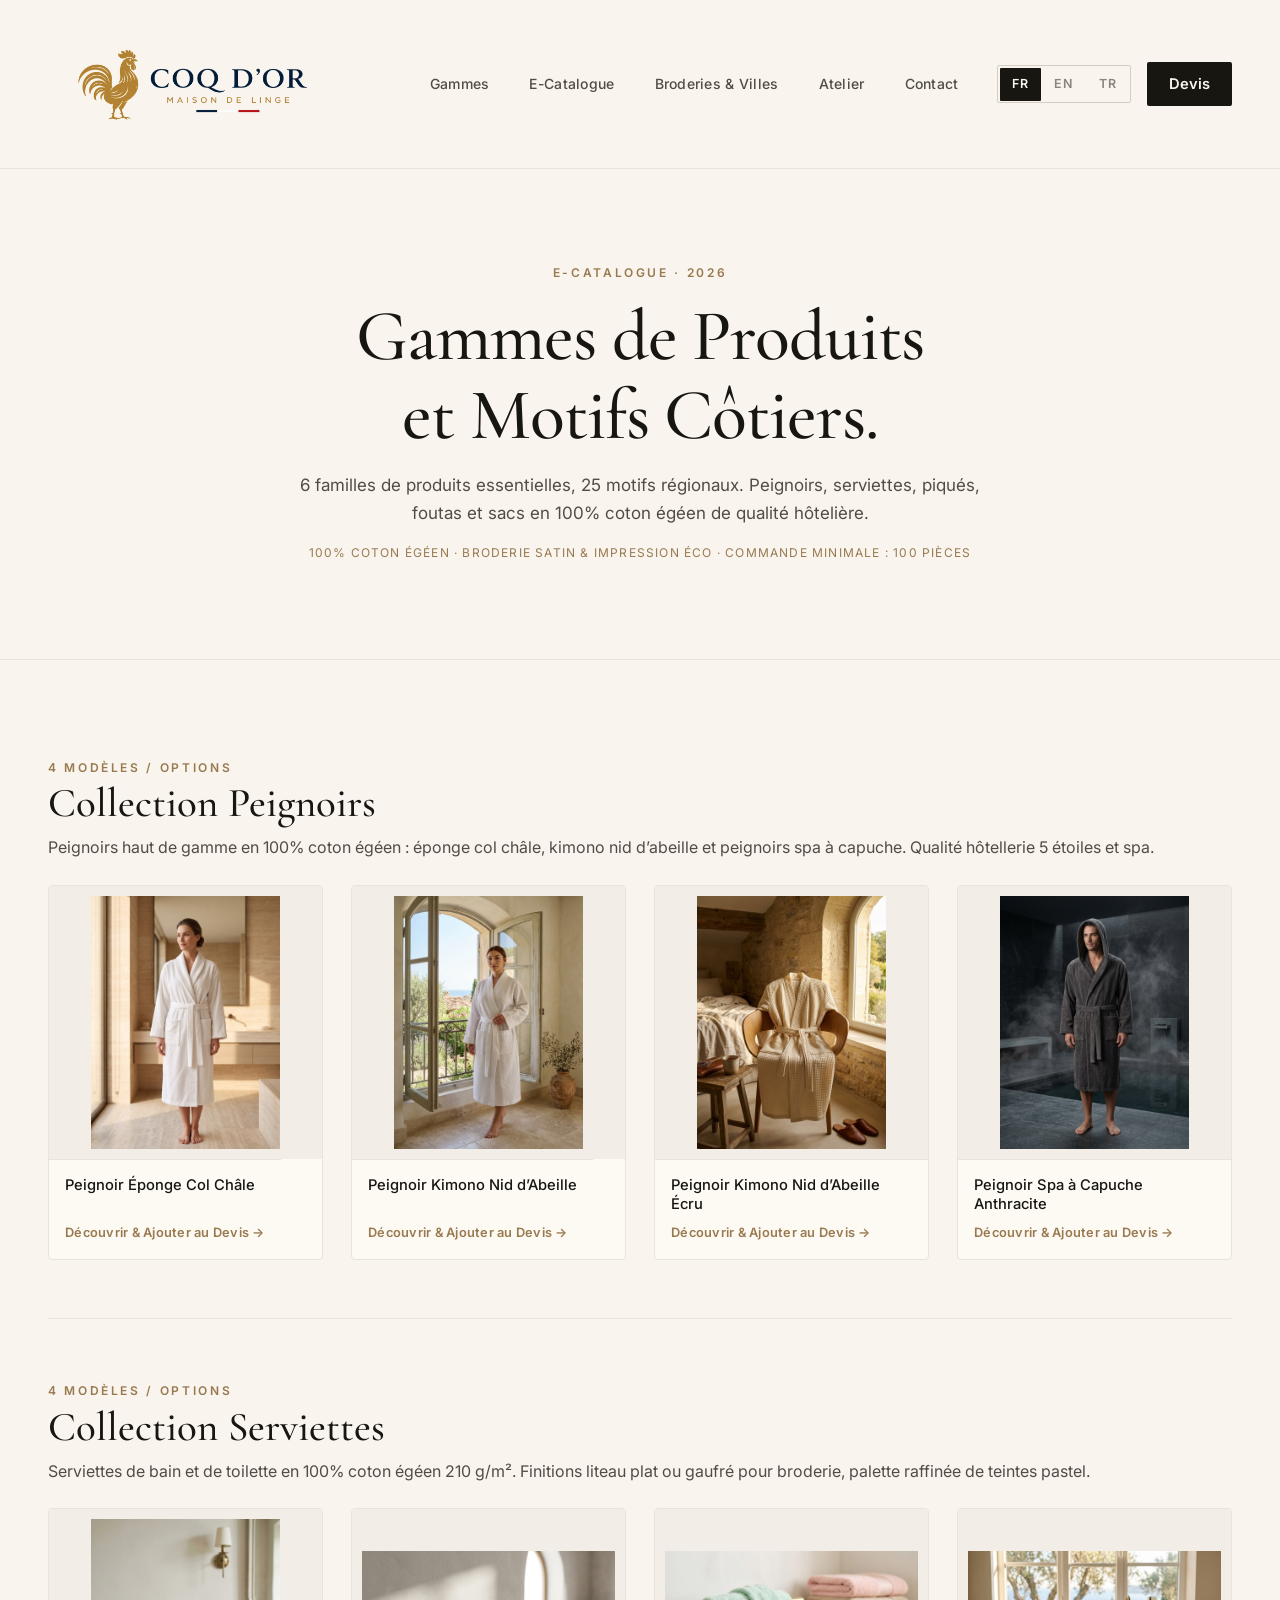
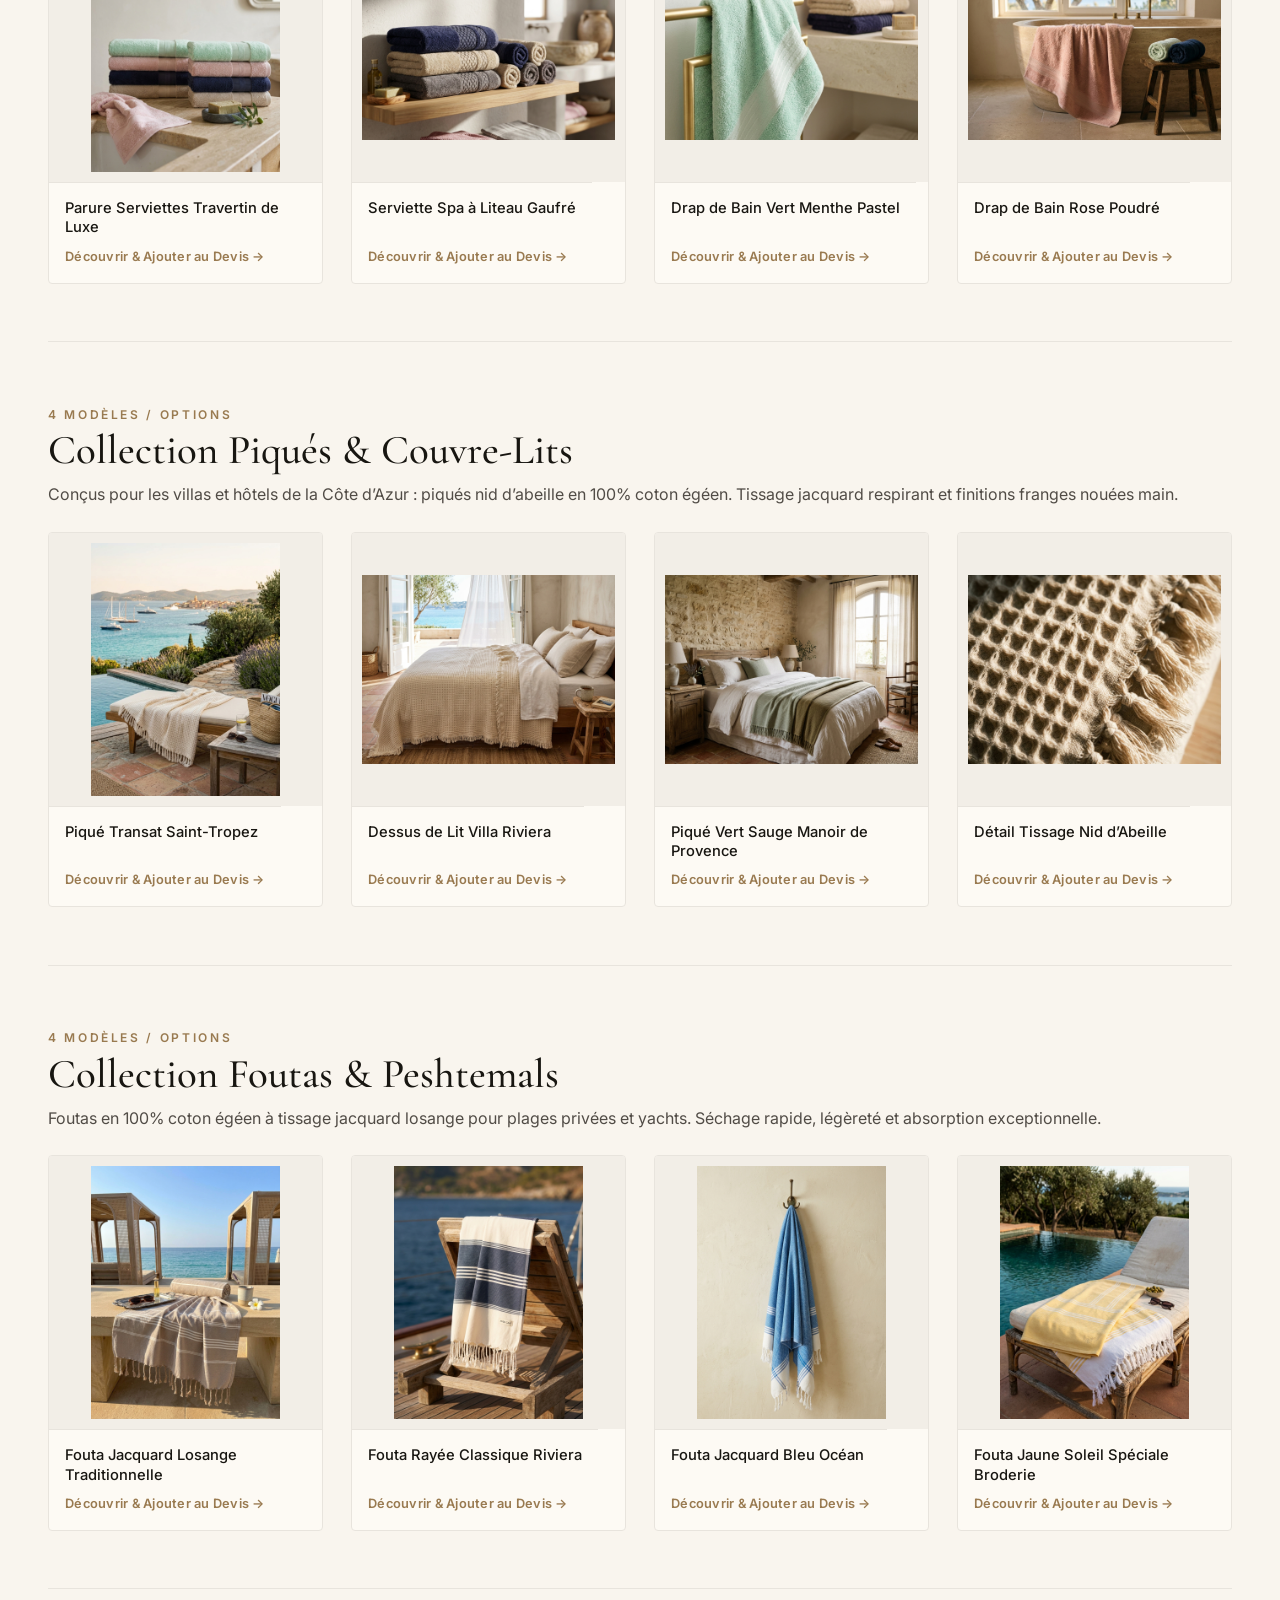
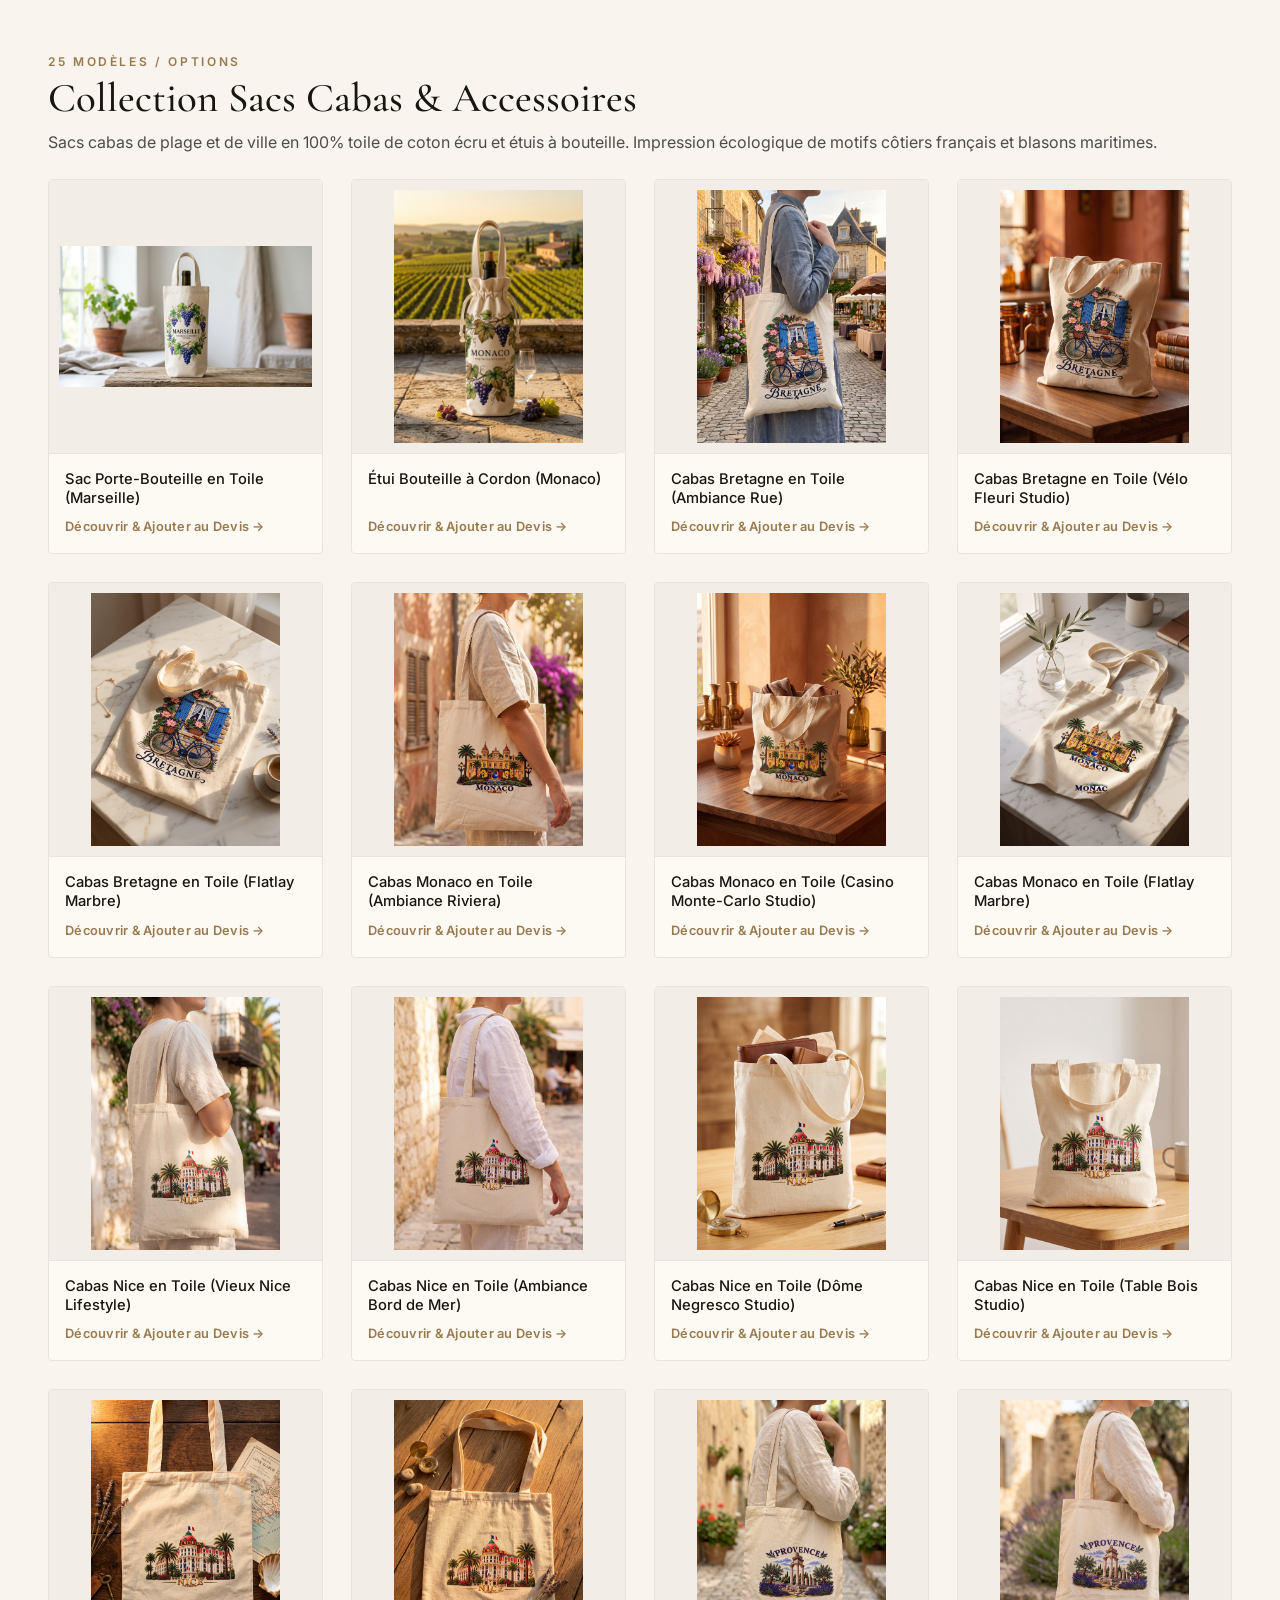
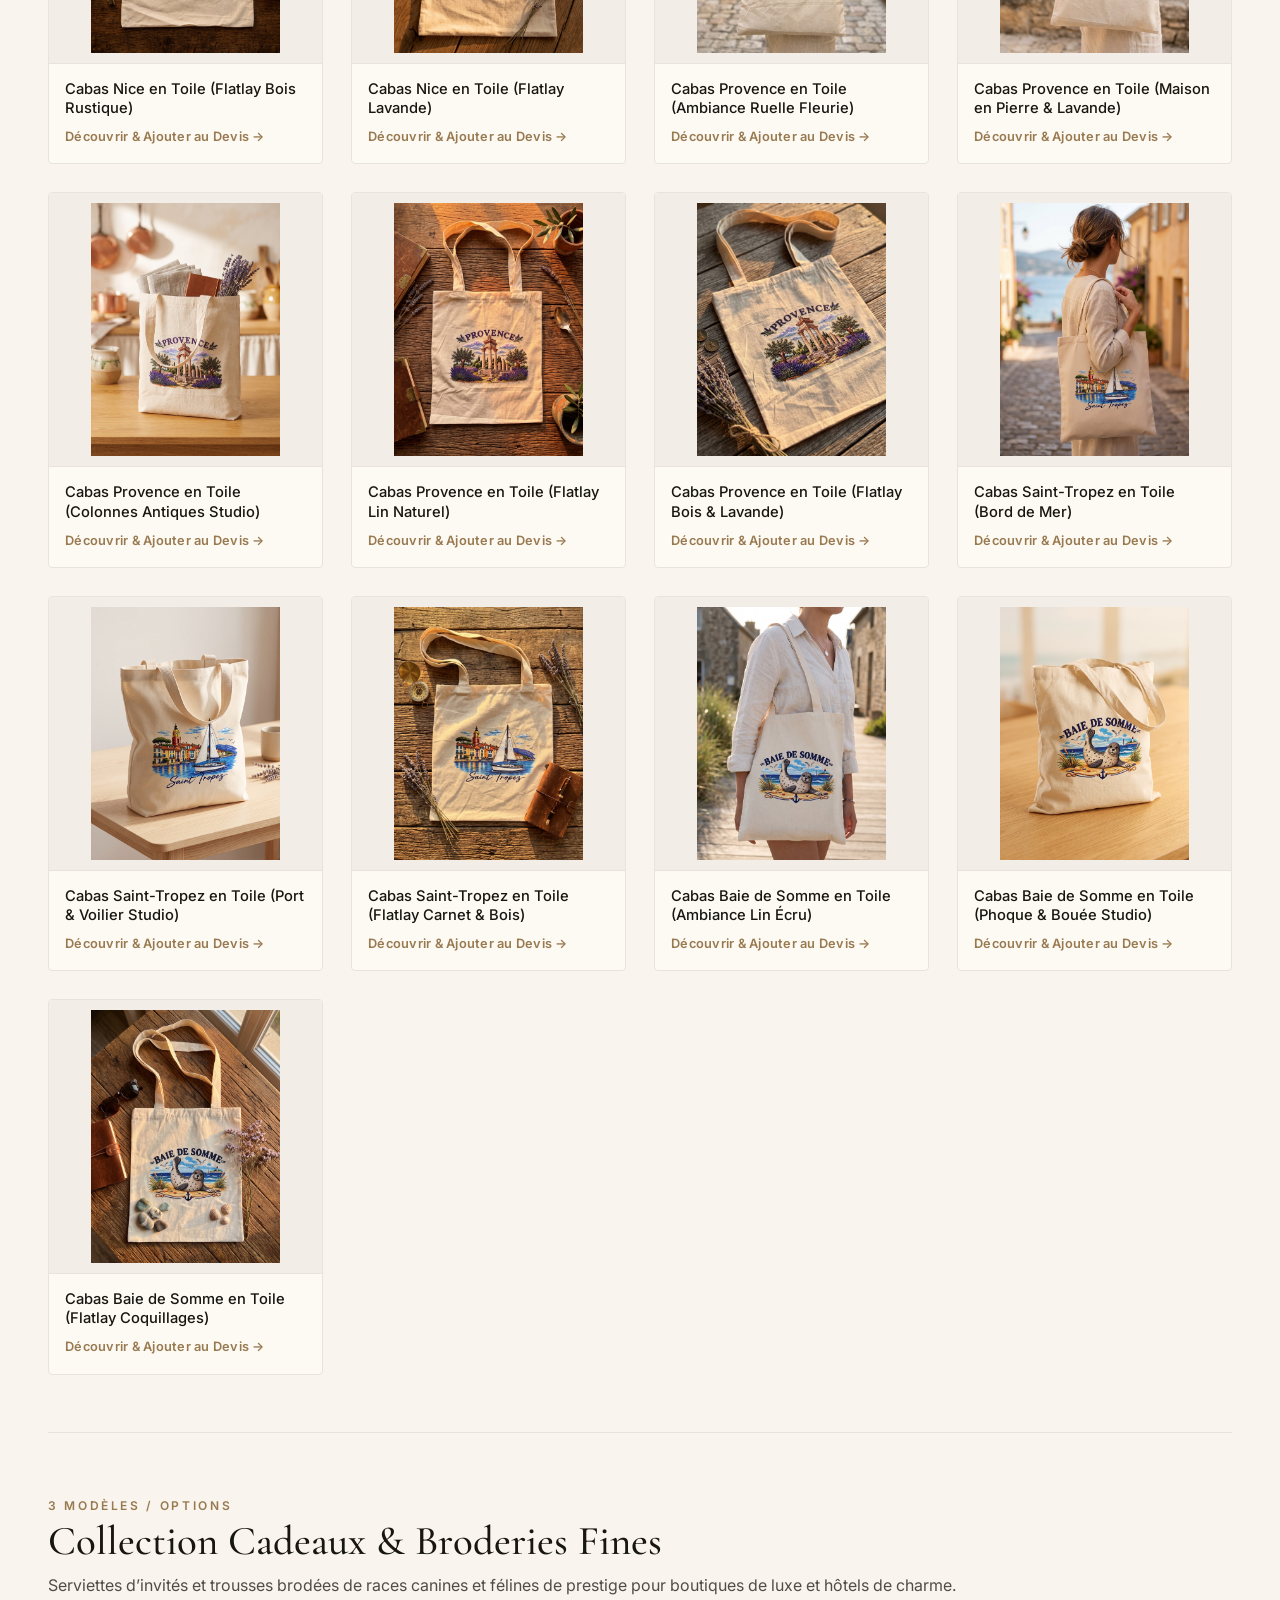
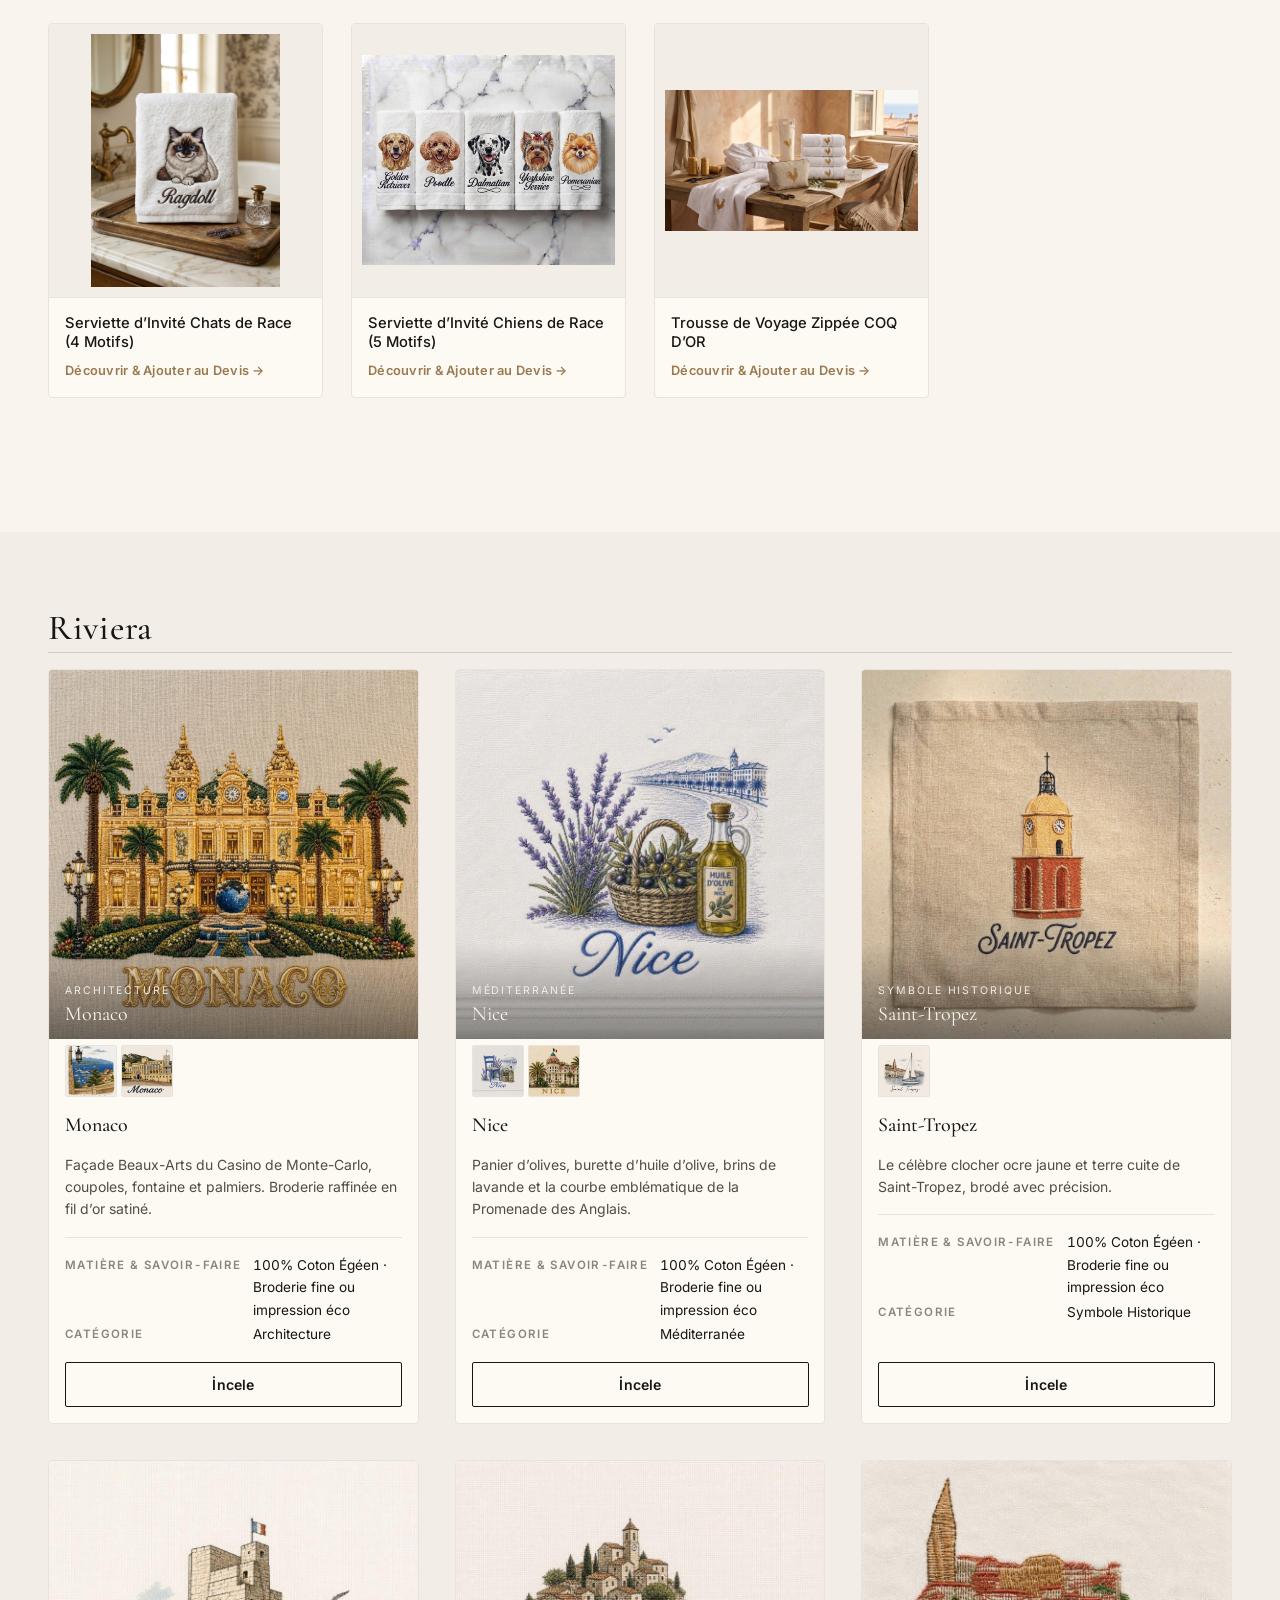
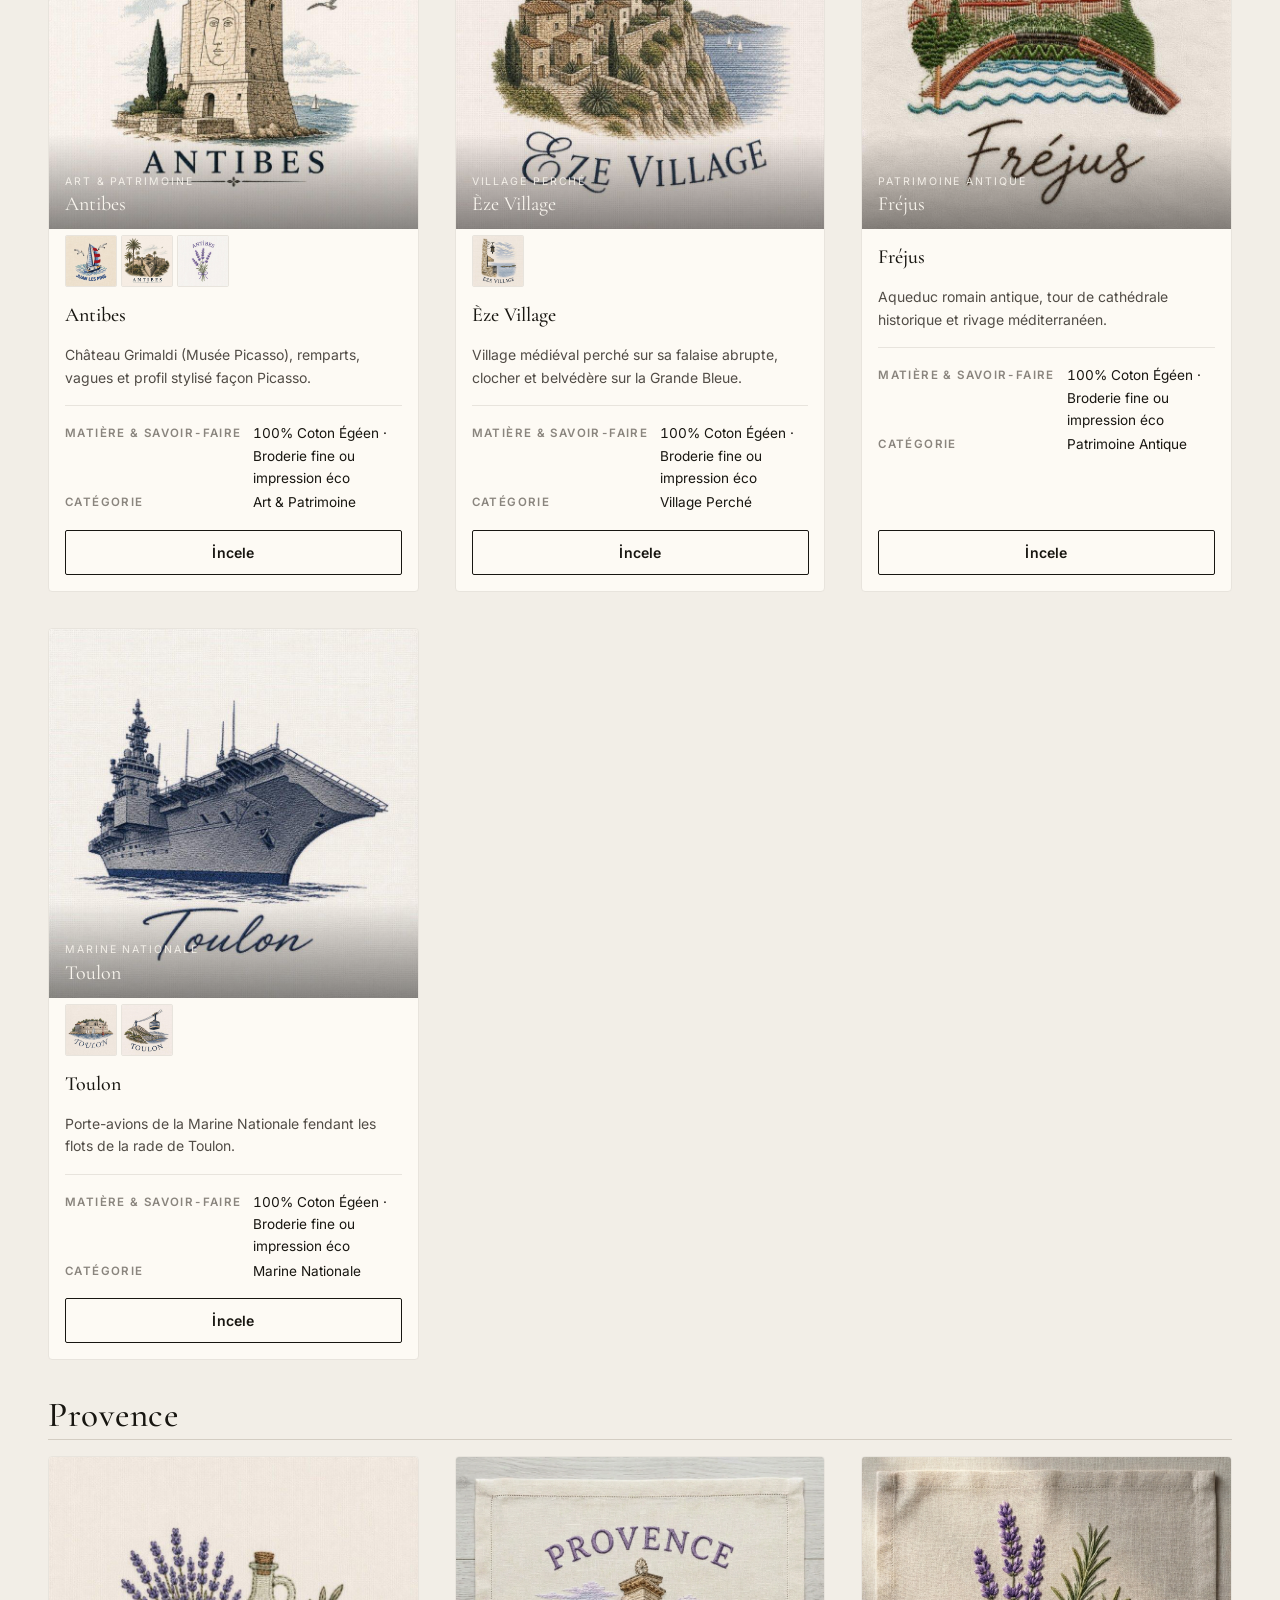
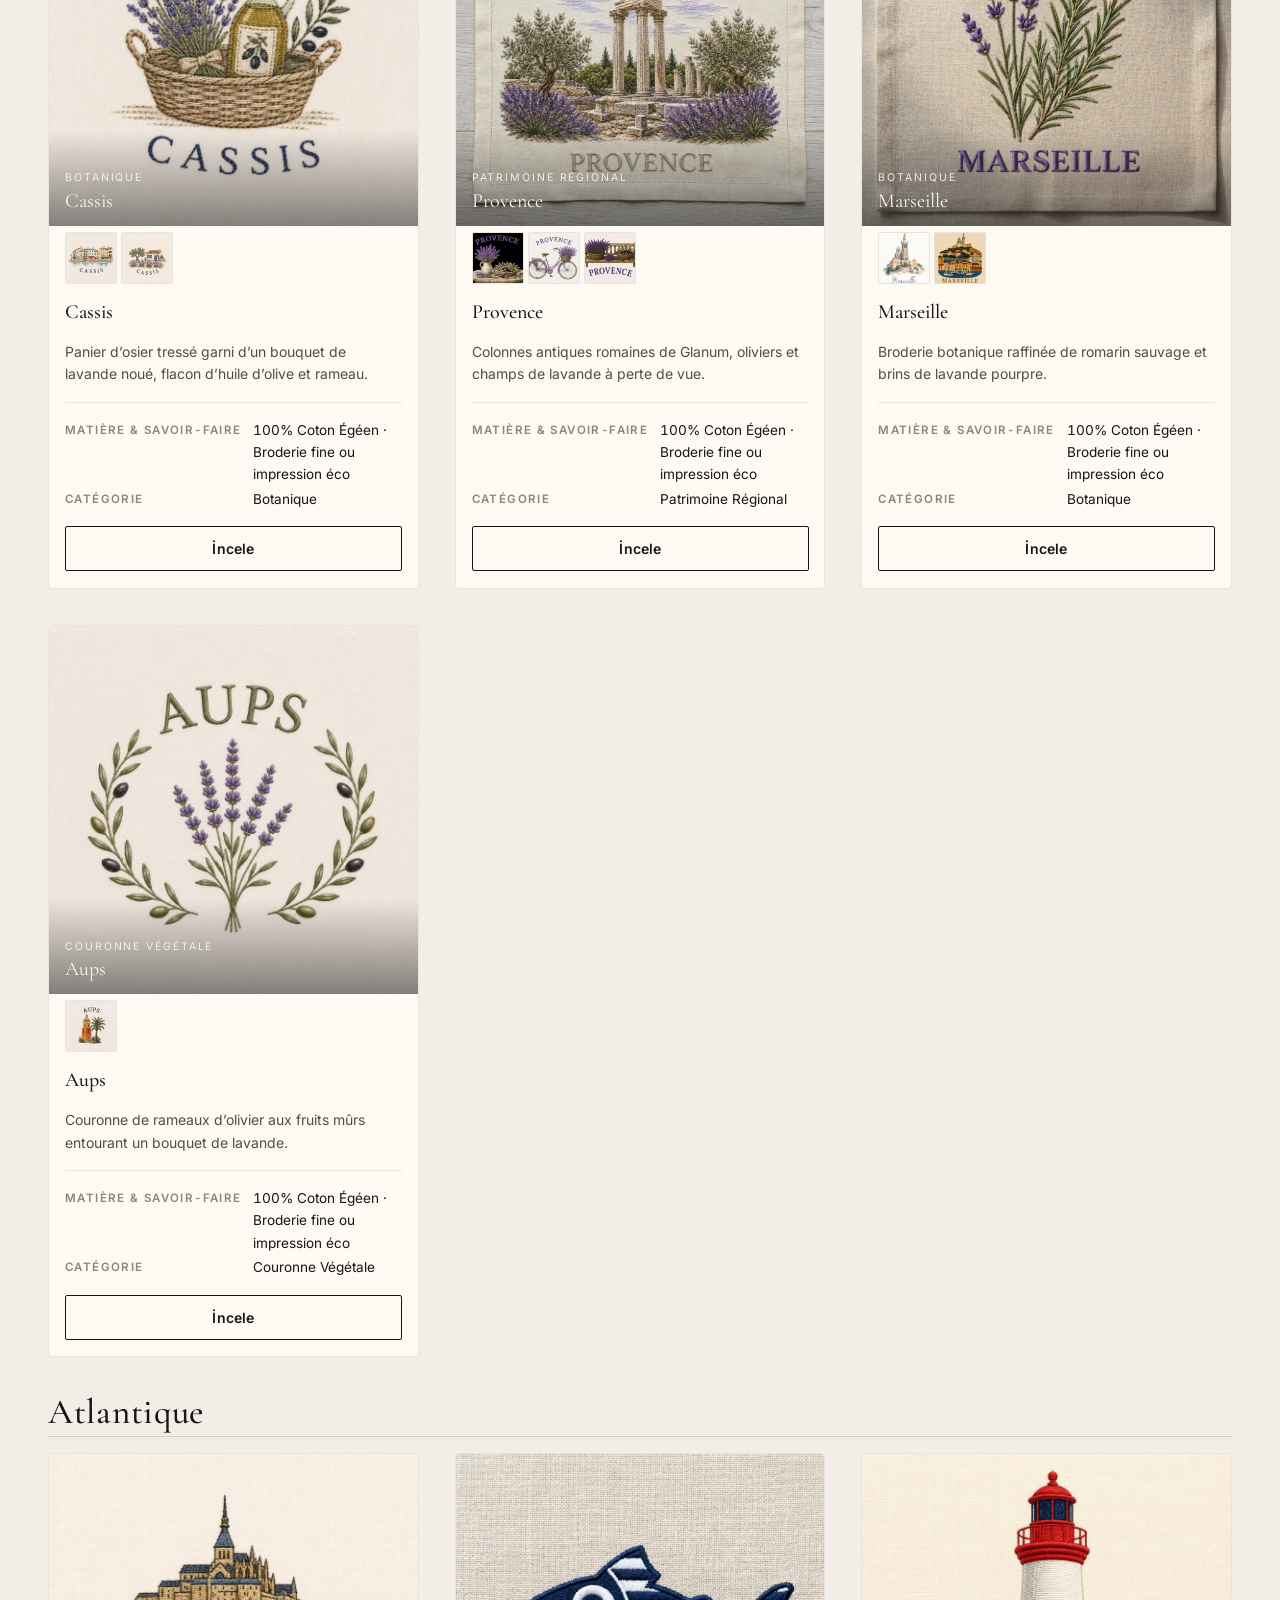
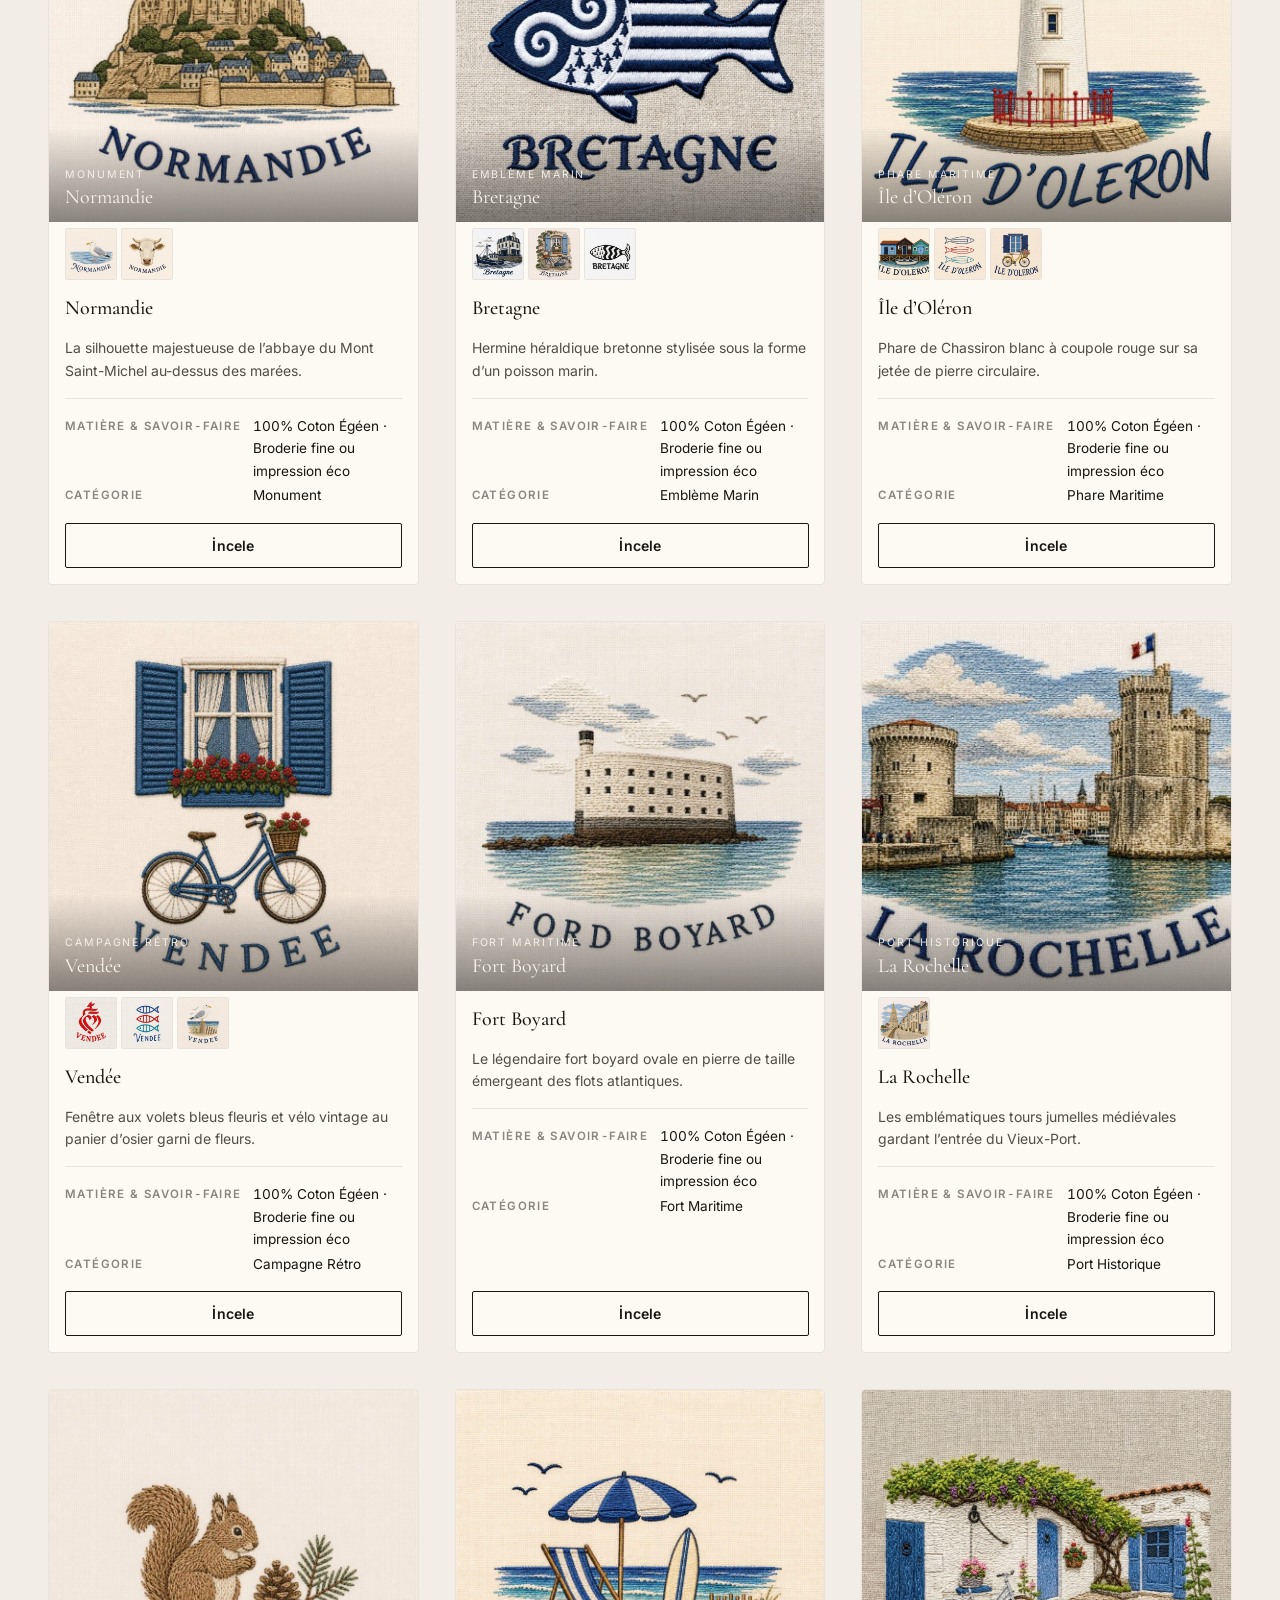
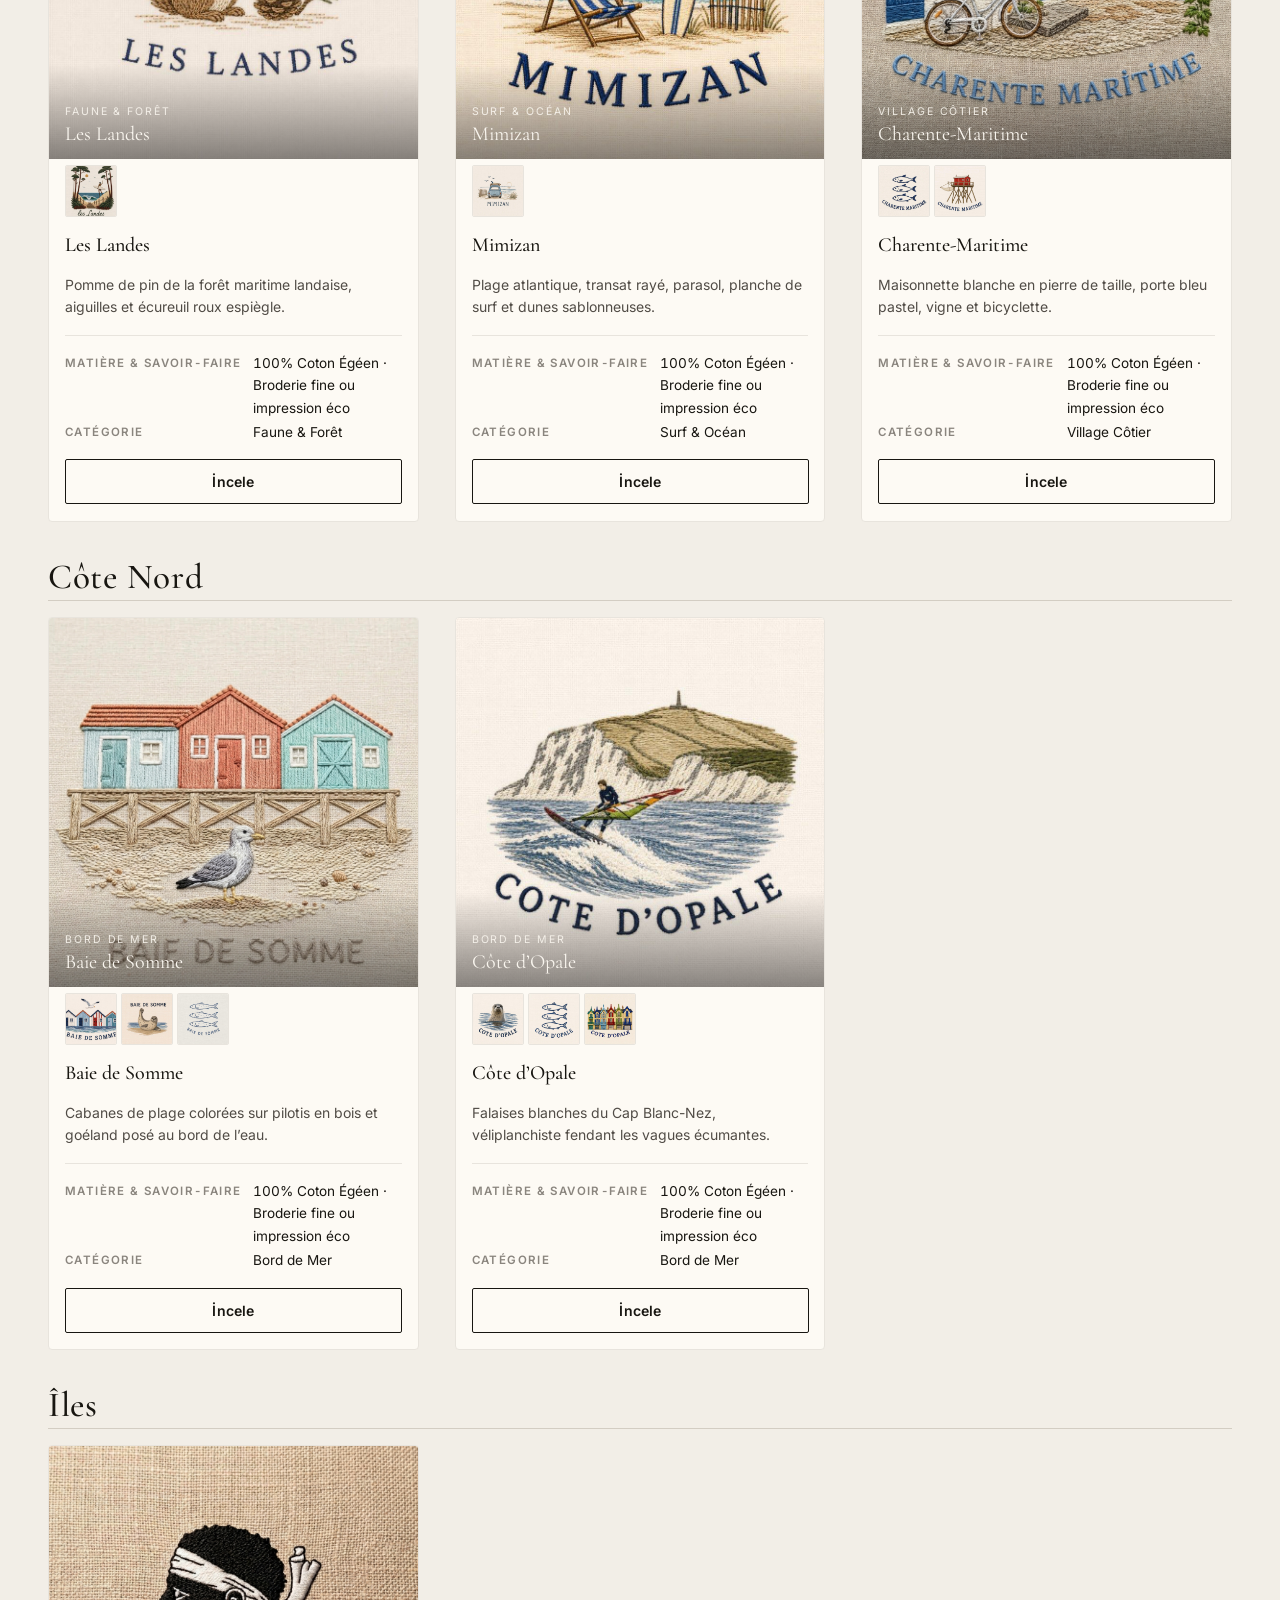
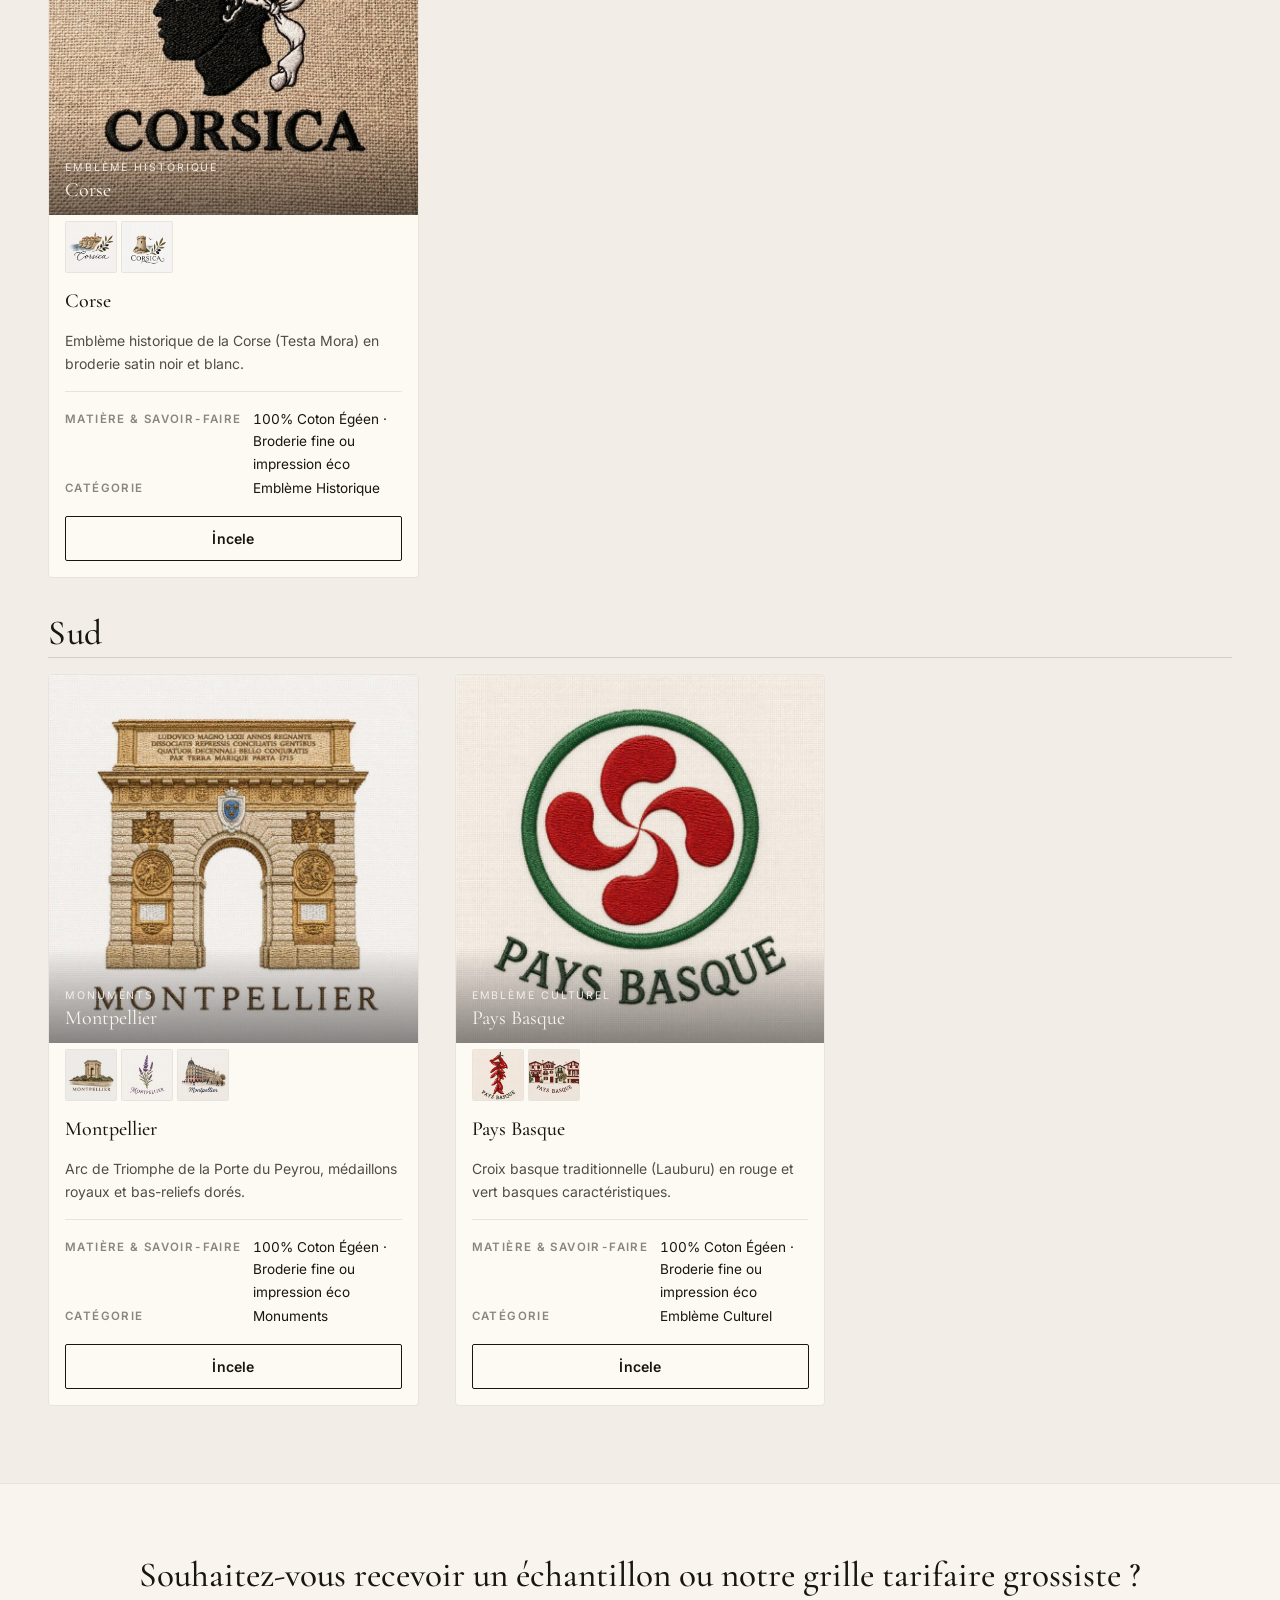
==== commit 65226ef1: "feat(catalog): tum urun gruplari icin model vitrini izgarasi ve hizli inceleme paneli (v3.8)" ====
--- a/catalog.html
+++ b/catalog.html
@@ -10,7 +10,7 @@
   <link rel="preconnect" href="https://fonts.gstatic.com" crossorigin>
   <link rel="preload" as="style" href="https://fonts.googleapis.com/css2?family=Cormorant+Garamond:ital,wght@0,400;0,500;0,600;1,400;1,500&family=Inter:wght@400;500;600&display=swap">
   <link href="https://fonts.googleapis.com/css2?family=Cormorant+Garamond:ital,wght@0,400;0,500;0,600;1,400;1,500&family=Inter:wght@400;500;600&display=swap" rel="stylesheet">
-  <link rel="stylesheet" href="css/styles.css?v=3.2">
+  <link rel="stylesheet" href="css/styles.css?v=3.8">
 </head>
 <body>
   <a class="skip-link" href="#catalogMain" data-i18n="skip">İçeriğe atla</a>
@@ -126,8 +126,63 @@
     </div>
   </footer>
 
-  <script src="js/data.js"></script>
-  <script src="js/catalog.js"></script>
-  <script src="js/app.js"></script>
+  <!-- ===== ÜRÜN GRUBU İNCELEME PANELİ (2 Sütunlu Editoryal Mizanpaj) ===== -->
+  <div class="group-modal" id="groupModal" role="dialog" aria-modal="true" aria-labelledby="gmTitle">
+    <div class="gm-backdrop" data-gm-close></div>
+    <div class="gm-panel">
+      <button class="gm-close" data-gm-close aria-label="Kapat" data-i18n-aria="ui.close">×</button>
+      <figure class="gm-figure" id="gmFigure">
+        <div class="figure-bar">
+          <button type="button" class="modal-zoom-btn" id="gmZoomBtn" aria-label="Tam ekran incele">
+            <svg width="15" height="15" viewBox="0 0 24 24" fill="none" stroke="currentColor" stroke-width="2.2"><path d="M15 3h6v6M9 21H3v-6M21 3l-7 7M3 21l7-7"/></svg>
+            <span data-i18n="ui.zoom">Tam Ekran</span>
+          </button>
+          <span class="slider-count" id="gmCount"></span>
+        </div>
+        <div class="slider" id="gmSlider">
+          <button class="slider-arrow prev" id="gmPrev" aria-label="Önceki model" data-i18n-aria="ui.prevModel">‹</button>
+          <div class="slider-track" id="gmTrack"></div>
+          <button class="slider-arrow next" id="gmNext" aria-label="Sonraki model" data-i18n-aria="ui.nextModel">›</button>
+        </div>
+        <div class="slider-dots" id="gmDots"></div>
+      </figure>
+      <div class="gm-body">
+        <div class="gm-head-meta">
+          <p class="eyebrow" id="gmGroup"></p>
+        </div>
+        <h3 class="modal-title" id="gmTitle"></h3>
+        <p class="modal-desc" id="gmDesc"></p>
+        <div class="sel-summary" id="gmSummary"></div>
+        <div class="gm-actions" id="gmActions"></div>
+        <p class="visually-hidden" id="gmStatus" aria-live="polite"></p>
+      </div>
+    </div>
+  </div>
+
+  <!-- ===== EVRENSEL LIGHTBOX (Tam Ekran Görsel İnceleme) ===== -->
+  <div class="lightbox" id="siteLightbox" role="dialog" aria-modal="true" aria-label="Tam Ekran Görsel" hidden>
+    <div class="lb-backdrop" data-lb-close></div>
+    <div class="lb-content">
+      <button class="lb-close" data-lb-close aria-label="Kapat">×</button>
+      <div class="lb-viewport" id="lbViewport">
+        <img class="lb-img" id="lbImg" src="" alt="">
+      </div>
+      <button class="slider-arrow prev lb-prev" id="lbPrev" aria-label="Önceki görsel">‹</button>
+      <button class="slider-arrow next lb-next" id="lbNext" aria-label="Sonraki görsel">›</button>
+      <div class="lb-bar">
+        <div class="lb-meta">
+          <p class="lb-eyebrow" id="lbEyebrow"></p>
+          <h4 class="lb-name" id="lbName"></h4>
+        </div>
+        <span class="lb-count" id="lbCount"></span>
+      </div>
+    </div>
+  </div>
+
+  <!-- ===== TOAST ===== -->
+  <div class="toast" id="toast" role="status"></div>
+
+  <script src="js/data.js?v=3.8"></script>
+  <script src="js/catalog.js?v=3.8"></script>
 </body>
 </html>
--- a/css/styles.css
+++ b/css/styles.css
@@ -684,52 +684,109 @@
 .ecat-section { padding: clamp(48px, 6vw, 88px) clamp(16px, 4vw, 48px); }
 .ecat-wrap { max-width: 1440px; margin: 0 auto; }
 
-/* Koleksiyon blokları: büyük görsel + açıklama, dönüşümlü */
+/* Koleksiyon vitrini: Başlık + Model Kartları Izgarası */
 .ecat-collection {
-  display: grid; grid-template-columns: minmax(0, 1.1fr) minmax(0, 1fr);
-  gap: clamp(24px, 5vw, 72px); align-items: center;
-  padding: var(--space-9) 0;
+  padding: clamp(32px, 4.5vw, 60px) 0;
   border-bottom: 1px solid var(--line);
 }
-.ecat-collection:nth-child(even) .ecat-collection-fig { order: 2; }
-.ecat-collection-fig img {
-  width: 100%; aspect-ratio: 3 / 4; object-fit: cover; border-radius: 4px;
-  background: var(--bg-soft); display: block;
+.ecat-collection:first-child {
+  padding-top: var(--space-4, 16px);
+}
+.ecat-collection:last-child { border-bottom: none; }
+
+.ecat-group-head {
+  margin-bottom: var(--space-5, 24px);
+  width: 100%;
+}
+.ecat-group-head .eyebrow {
+  margin-bottom: 6px;
+  display: inline-block;
 }
 .ecat-collection-title {
   font-family: var(--font-serif); font-weight: 500;
-  font-size: clamp(1.8rem, 4vw, 2.8rem);
-  line-height: var(--lh-tight); margin-bottom: var(--space-4);
+  font-size: clamp(1.9rem, 3.2vw, 2.6rem);
+  line-height: var(--lh-tight);
+  margin-bottom: 8px;
 }
 .ecat-collection-desc {
-  font-size: var(--text-lg); color: var(--ink-soft);
-  line-height: var(--lh-relaxed); max-width: 56ch;
-  margin-bottom: var(--space-4);
-}
-/* Model minyatürleri — hairline kutu, editorial tipografi (thumb'a tıklayınca ana görsel değişir) */
+  font-size: var(--text-base); color: var(--ink-soft);
+  line-height: var(--lh-relaxed);
+  width: 100%;
+}
+
+/* Model kartları ızgarası — ferah vitrin kartları */
 .ecat-models-grid {
-  display: grid; grid-template-columns: repeat(auto-fill, minmax(130px, 1fr));
-  gap: var(--space-4); margin-bottom: var(--space-4);
-}
-.ecat-model {
-  background: var(--bg-soft); border: 1px solid var(--line);
-  border-radius: 2px; overflow: hidden; cursor: pointer;
+  display: grid;
+  grid-template-columns: repeat(auto-fill, minmax(240px, 1fr));
+  gap: clamp(16px, 2.5vw, 28px);
+}
+
+.ecat-model-card {
+  background: var(--surface); border: 1px solid var(--line);
+  border-radius: 4px; overflow: hidden; cursor: pointer;
   padding: 0; text-align: left; width: 100%;
-  transition: border-color var(--dur-fast) var(--ease), box-shadow var(--dur-fast) var(--ease);
-}
-.ecat-model:hover { border-color: var(--gold-deep); }
-.ecat-model.active { border-color: var(--gold-deep); box-shadow: 0 0 0 1px var(--gold-deep); }
-.ecat-model img {
-  width: 100%; aspect-ratio: 1 / 1; object-fit: contain; display: block;
-  background: var(--bg-soft); padding: 4px;
-}
-.ecat-model p {
-  font-size: 0.78rem; padding: 6px; text-align: center;
-  font-weight: 500; color: var(--ink);
-  letter-spacing: 0.01em; line-height: var(--lh-snug);
-}
-.ecat-collection-actions { display: flex; gap: var(--space-4); flex-wrap: wrap; }
-.ecat-collection-actions .btn { min-width: min(200px, 100%); }
+  display: flex; flex-direction: column;
+  transition: transform var(--dur-fast) var(--ease), border-color var(--dur-fast) var(--ease), box-shadow var(--dur-fast) var(--ease);
+}
+.ecat-model-card:hover {
+  transform: translateY(-4px);
+  border-color: var(--gold-deep);
+  box-shadow: 0 16px 36px rgba(26, 25, 24, 0.1);
+}
+.ecat-model-card:focus-visible {
+  outline: 2px solid var(--gold-deep); outline-offset: 2px;
+}
+
+.ecat-card-fig {
+  position: relative; width: 100%; aspect-ratio: 1 / 1;
+  background: var(--bg-soft); overflow: hidden;
+}
+.ecat-card-fig img {
+  width: 100%; height: 100%; object-fit: contain; display: block;
+  padding: 10px;
+  transition: transform var(--dur-med) var(--ease);
+}
+.ecat-model-card:hover .ecat-card-fig img {
+  transform: scale(1.04);
+}
+
+/* İncele Rozeti */
+.ecat-card-badge {
+  position: absolute; bottom: 10px; right: 10px; z-index: 2;
+  display: inline-flex; align-items: center; gap: 5px;
+  padding: 5px 11px; border-radius: 16px;
+  background: color-mix(in oklch, var(--bg) 92%, transparent);
+  backdrop-filter: blur(8px); -webkit-backdrop-filter: blur(8px);
+  border: 1px solid var(--line-strong);
+  color: var(--ink); font-size: 0.75rem; font-weight: 500; letter-spacing: 0.03em;
+  box-shadow: 0 2px 8px rgba(26, 25, 24, 0.1);
+  opacity: 0;
+  transform: translateY(4px);
+  transition: opacity var(--dur-fast) var(--ease), transform var(--dur-fast) var(--ease), background var(--dur-fast) var(--ease), color var(--dur-fast) var(--ease);
+}
+.ecat-model-card:hover .ecat-card-badge {
+  opacity: 1; transform: translateY(0);
+}
+.ecat-model-card:hover .ecat-card-badge:hover {
+  background: var(--bg); color: var(--gold-deep); border-color: var(--gold-deep);
+}
+
+.ecat-card-body {
+  padding: var(--space-4, 16px);
+  display: flex; flex-direction: column; flex: 1; justify-content: space-between;
+  border-top: 1px solid var(--line);
+}
+.ecat-card-title {
+  font-size: 0.92rem; font-weight: 500; color: var(--ink);
+  line-height: var(--lh-snug); margin-bottom: 8px;
+}
+.ecat-card-action {
+  font-size: 0.8rem; font-weight: 600; color: var(--gold-deep);
+  letter-spacing: 0.02em; display: inline-flex; align-items: center; gap: 4px;
+}
+.ecat-model-card:hover .ecat-card-action {
+  text-decoration: underline;
+}
 
 /* Desen grupları */
 .ecat-designs { background: var(--bg-soft); }
@@ -812,9 +869,27 @@
 }
 
 @media (max-width: 768px) {
-  .ecat-collection { grid-template-columns: minmax(0, 1fr); }
-  .ecat-collection:nth-child(even) .ecat-collection-fig { order: 0; }
-  .ecat-design-grid { grid-template-columns: minmax(0, 1fr); }
+  .ecat-hero { padding: 36px 16px 24px; }
+  .ecat-section { padding: 24px 16px; }
+  .ecat-collection { padding: 22px 0; }
+  .ecat-collection:first-child { padding-top: 4px; }
+  .ecat-group-head { margin-bottom: 14px; }
+  .ecat-collection-title { font-size: 1.75rem; margin-bottom: 6px; }
+  .ecat-collection-desc { font-size: 0.88rem; line-height: 1.5; }
+  .ecat-models-grid {
+    grid-template-columns: repeat(2, minmax(0, 1fr));
+    gap: 12px;
+  }
+  .ecat-card-fig img { padding: 8px; }
+  .ecat-card-body { padding: 10px; }
+  .ecat-card-title { font-size: 0.84rem; margin-bottom: 4px; }
+  .ecat-card-action { font-size: 0.72rem; }
+  .ecat-card-badge {
+    padding: 3px 8px; font-size: 0.68rem; bottom: 6px; right: 6px;
+    opacity: 0.92; transform: none;
+  }
+  .ecat-design-grid { grid-template-columns: minmax(0, 1fr); gap: 20px; }
+  .ecat-design-group { margin-bottom: 32px; }
 }
 
 /* ===== Footer ===== */
@@ -877,7 +952,7 @@
 .modal-figure .ms-slide { flex: 0 0 100%; height: 100%; min-width: 0; display: flex; align-items: center; justify-content: center; cursor: zoom-in; }
 .modal-figure .ms-slide img {
   max-width: 100%; max-height: 100%; object-fit: contain; display: block;
-  user-select: none; -webkit-user-drag: none; pointer-events: none;
+  user-select: none; -webkit-user-drag: none;
 }
 .modal-body { padding: clamp(24px, 3vw, 36px); }
 .modal-title { font-family: var(--font-serif); font-weight: 500; font-size: 2rem; line-height: 1.15; margin-bottom: 8px; text-wrap: balance; }
@@ -1068,7 +1143,7 @@
 .gm-figure .slide-fig img {
   max-width: 100%; max-height: 100%;
   object-fit: contain; display: block;
-  user-select: none; -webkit-user-drag: none; pointer-events: none;
+  user-select: none; -webkit-user-drag: none;
 }
 /* Evrensel Slider Ok Butonları (Hem Desen Hem Model Modalı) */
 .slider-arrow {
@@ -1238,7 +1313,7 @@
 }
 
 .slider, .slider-track, .ms-viewport, .ms-track {
-  touch-action: pan-y;
+  touch-action: pan-y pinch-zoom;
 }
 
 /* ==========================================================================
@@ -1313,14 +1388,44 @@
   .lb-next { right: 8px; width: 44px; height: 44px; font-size: 1.5rem; }
 }
 .lb-bar {
-  display: flex; align-items: center; justify-content: space-between;
-  width: min(840px, 100%); padding-top: 10px;
+  display: flex; align-items: flex-end; justify-content: space-between;
+  gap: 16px;
+  width: min(840px, 100%); padding-top: 12px;
   color: #fff; z-index: 2;
-}
-.lb-meta { display: flex; flex-direction: column; gap: 2px; }
-.lb-eyebrow { font-size: 0.72rem; letter-spacing: 0.16em; text-transform: uppercase; color: var(--gold); }
-.lb-name { font-family: var(--font-serif); font-size: 1.25rem; font-weight: 500; line-height: 1.2; color: #fff; }
-.lb-count { font-size: 0.8rem; letter-spacing: 0.14em; text-transform: uppercase; color: rgba(255,255,255,0.7); font-variant-numeric: tabular-nums; }
+  box-sizing: border-box;
+}
+.lb-meta {
+  display: flex; flex-direction: column; gap: 3px;
+  flex: 1; min-width: 0;
+}
+.lb-eyebrow {
+  font-size: 0.72rem; letter-spacing: 0.16em; text-transform: uppercase;
+  color: var(--gold);
+  line-height: 1.2;
+}
+.lb-name {
+  font-family: var(--font-serif);
+  font-size: clamp(1.05rem, 3vw, 1.35rem);
+  font-weight: 500; line-height: 1.25;
+  color: #fff;
+  word-break: normal;
+  overflow-wrap: break-word;
+}
+.lb-count {
+  flex-shrink: 0;
+  white-space: nowrap;
+  font-size: 0.82rem;
+  letter-spacing: 0.14em;
+  text-transform: uppercase;
+  color: rgba(255, 255, 255, 0.85);
+  font-variant-numeric: tabular-nums;
+  padding: 4px 10px;
+  background: rgba(255, 255, 255, 0.1);
+  border: 1px solid rgba(255, 255, 255, 0.16);
+  border-radius: 999px;
+  align-self: flex-end;
+  margin-bottom: 2px;
+}
 
 /* Modele desen bağlama (pending bar) — desen arşivi bölümünün altında sabit */
 .pending-bar {
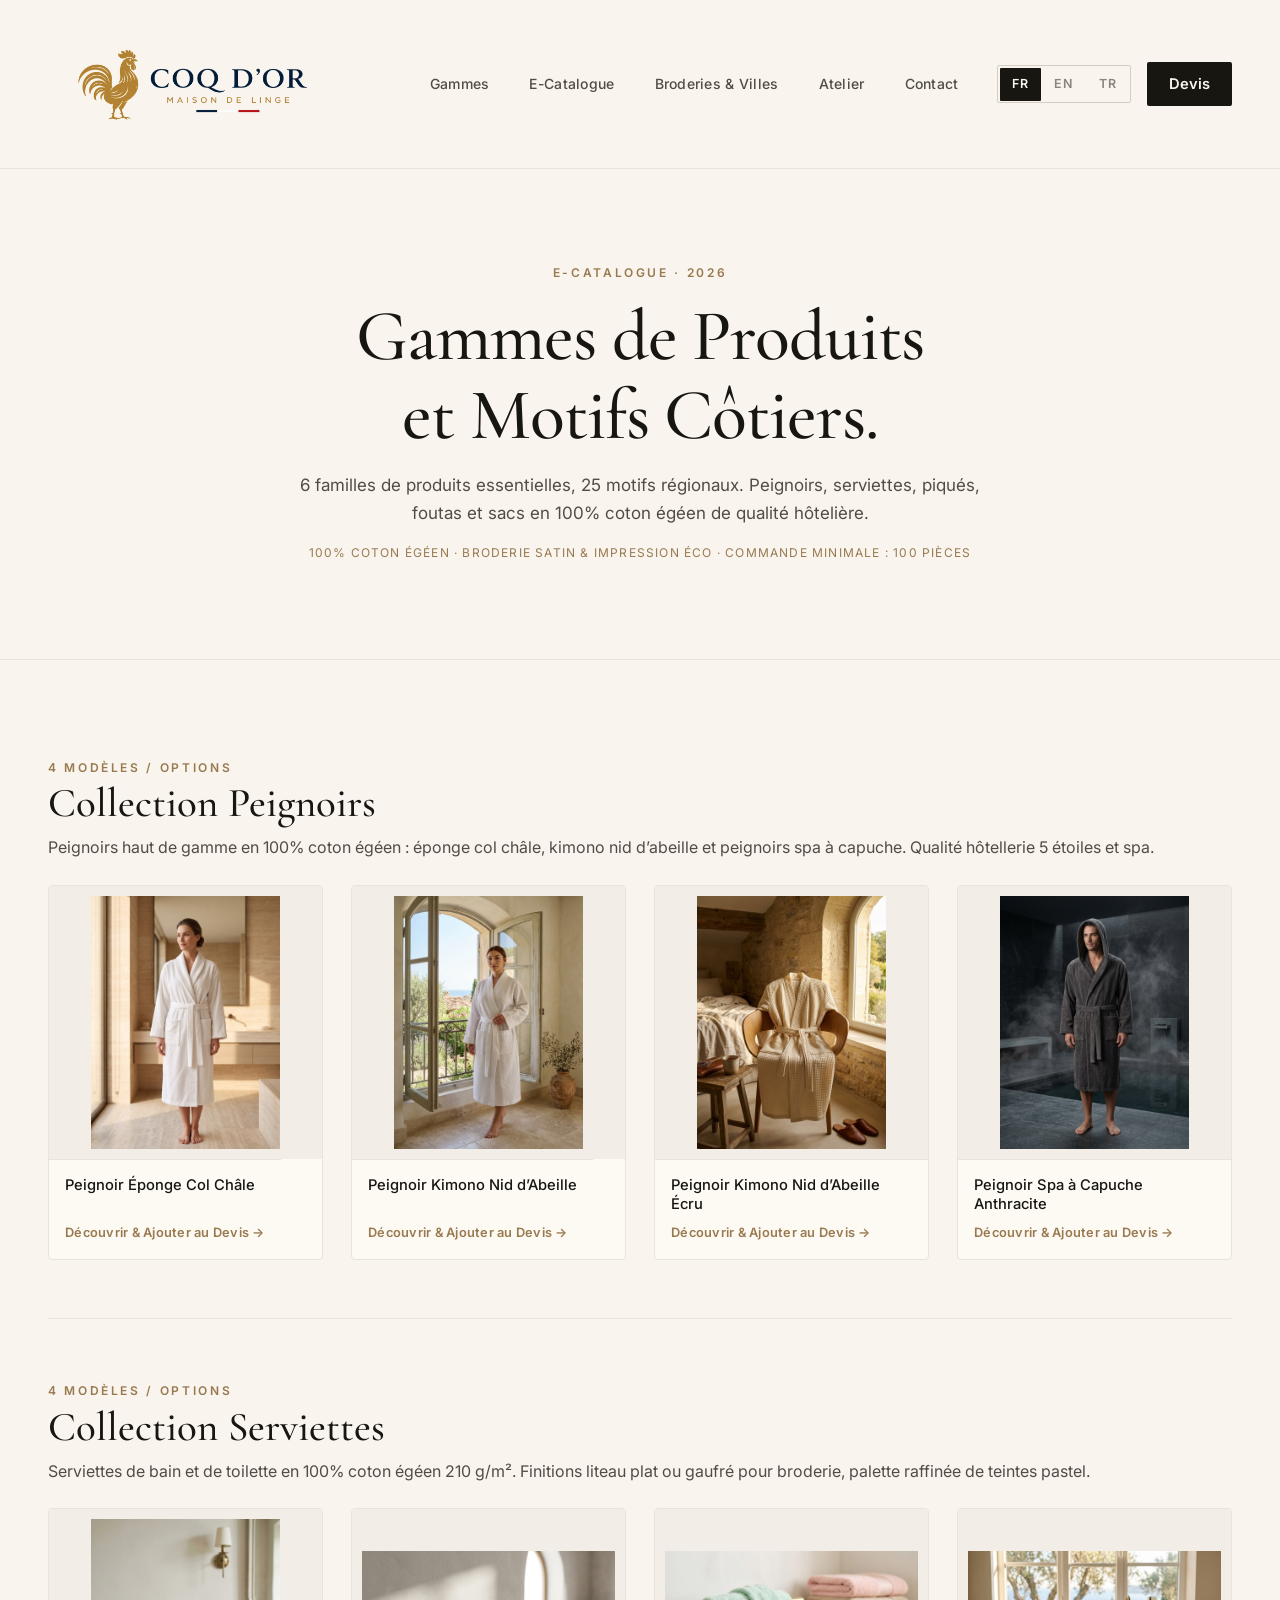
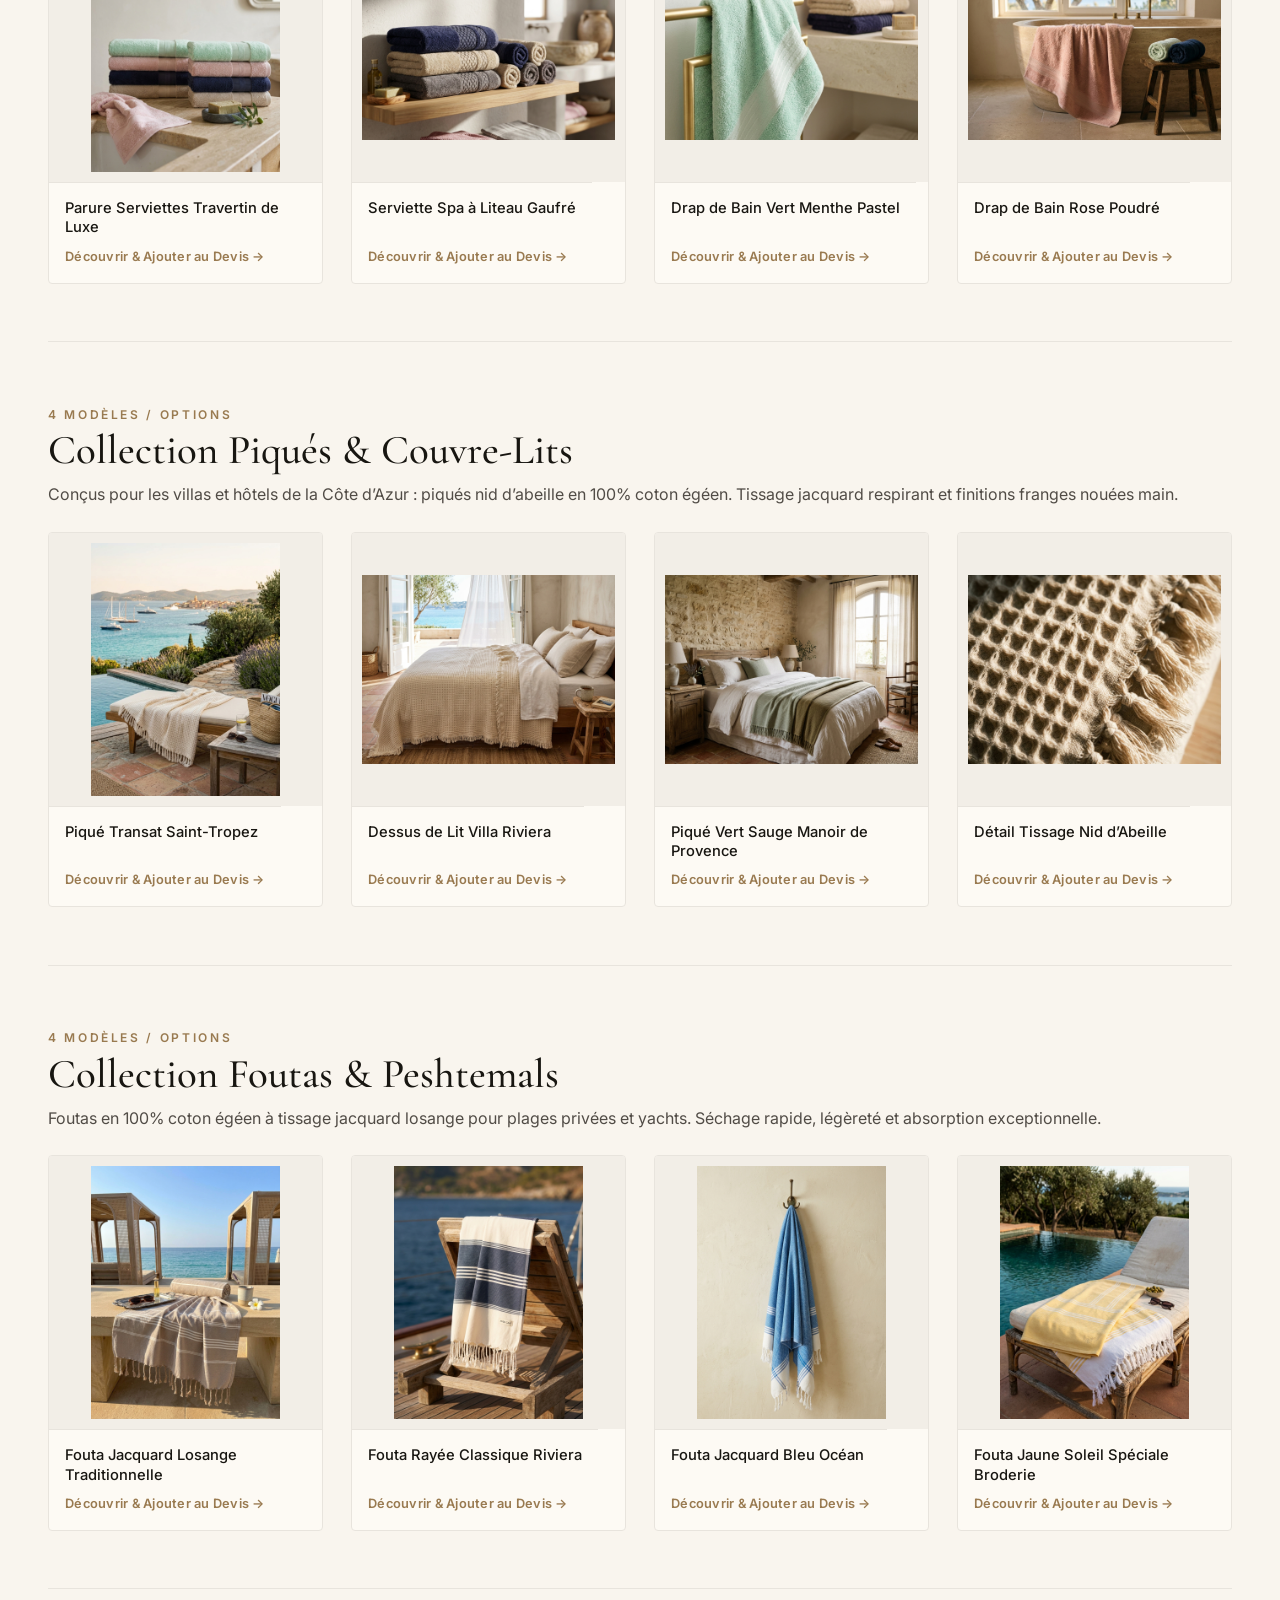
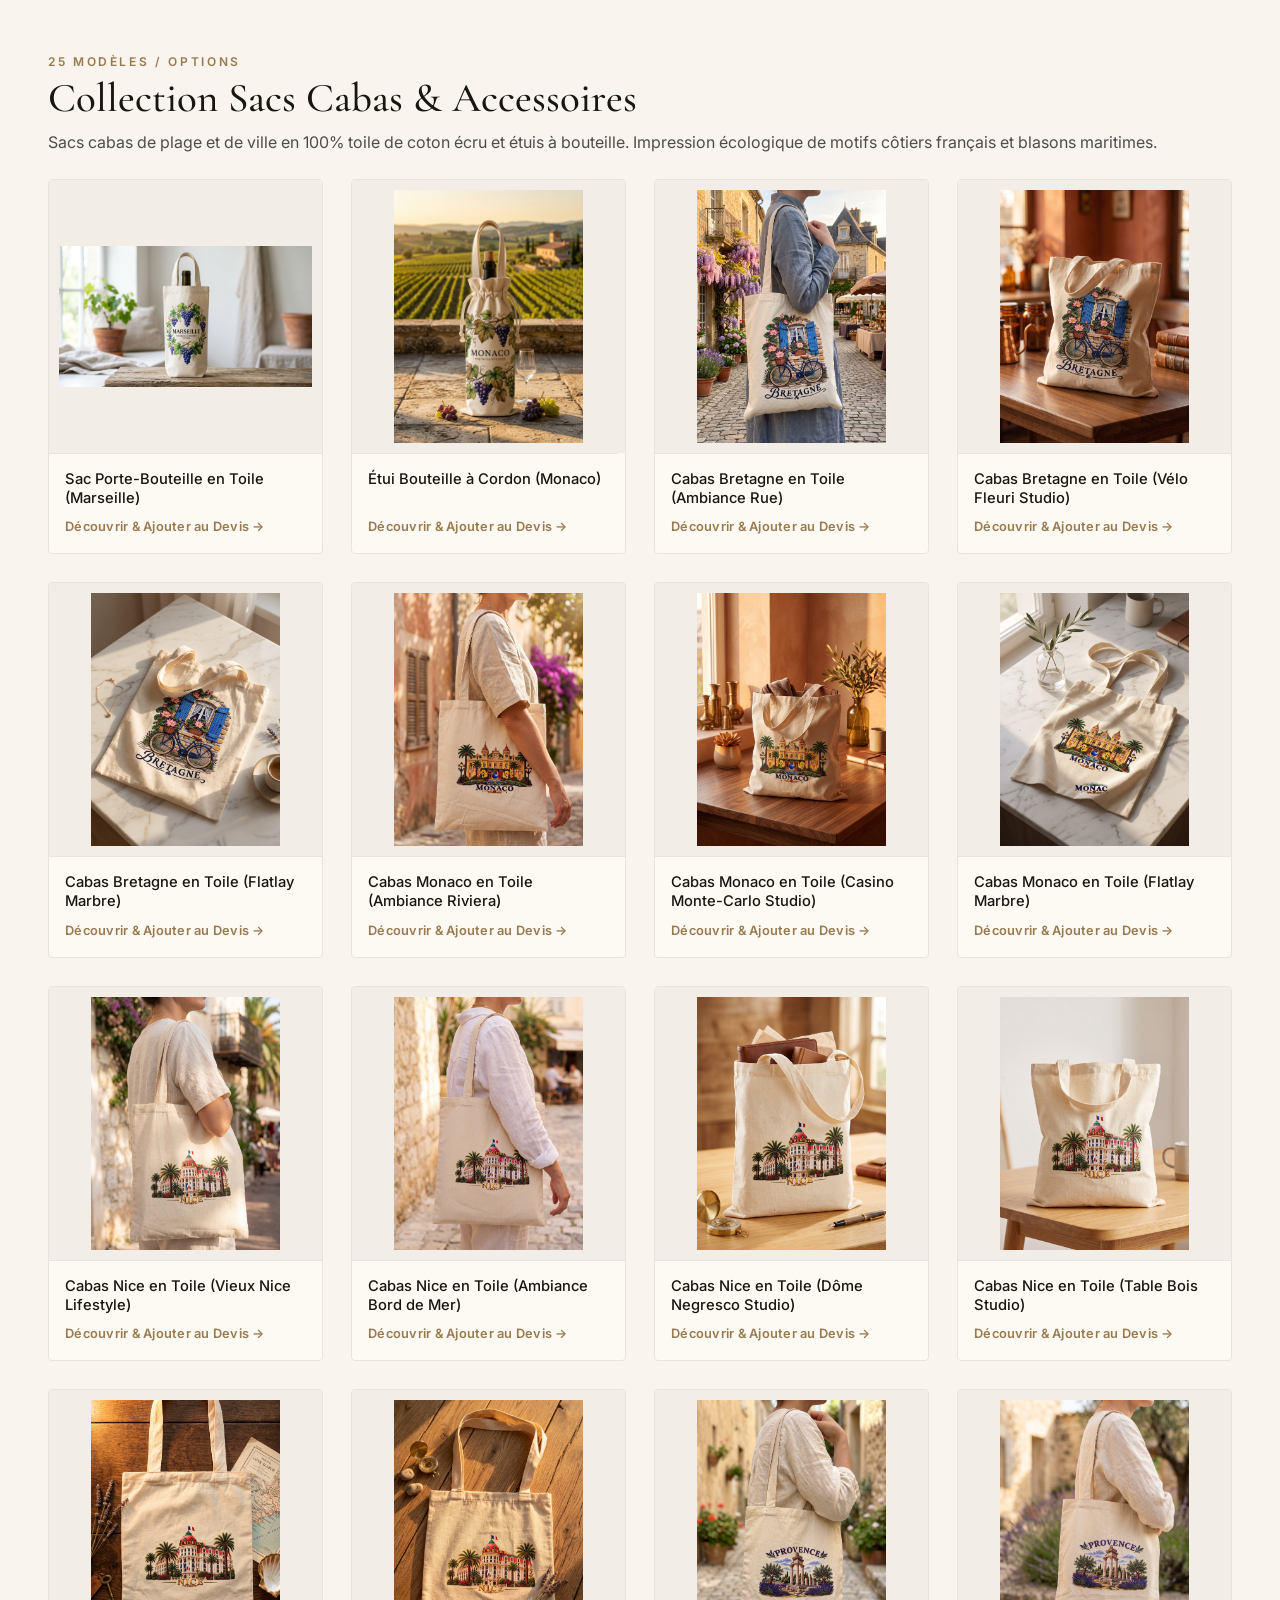
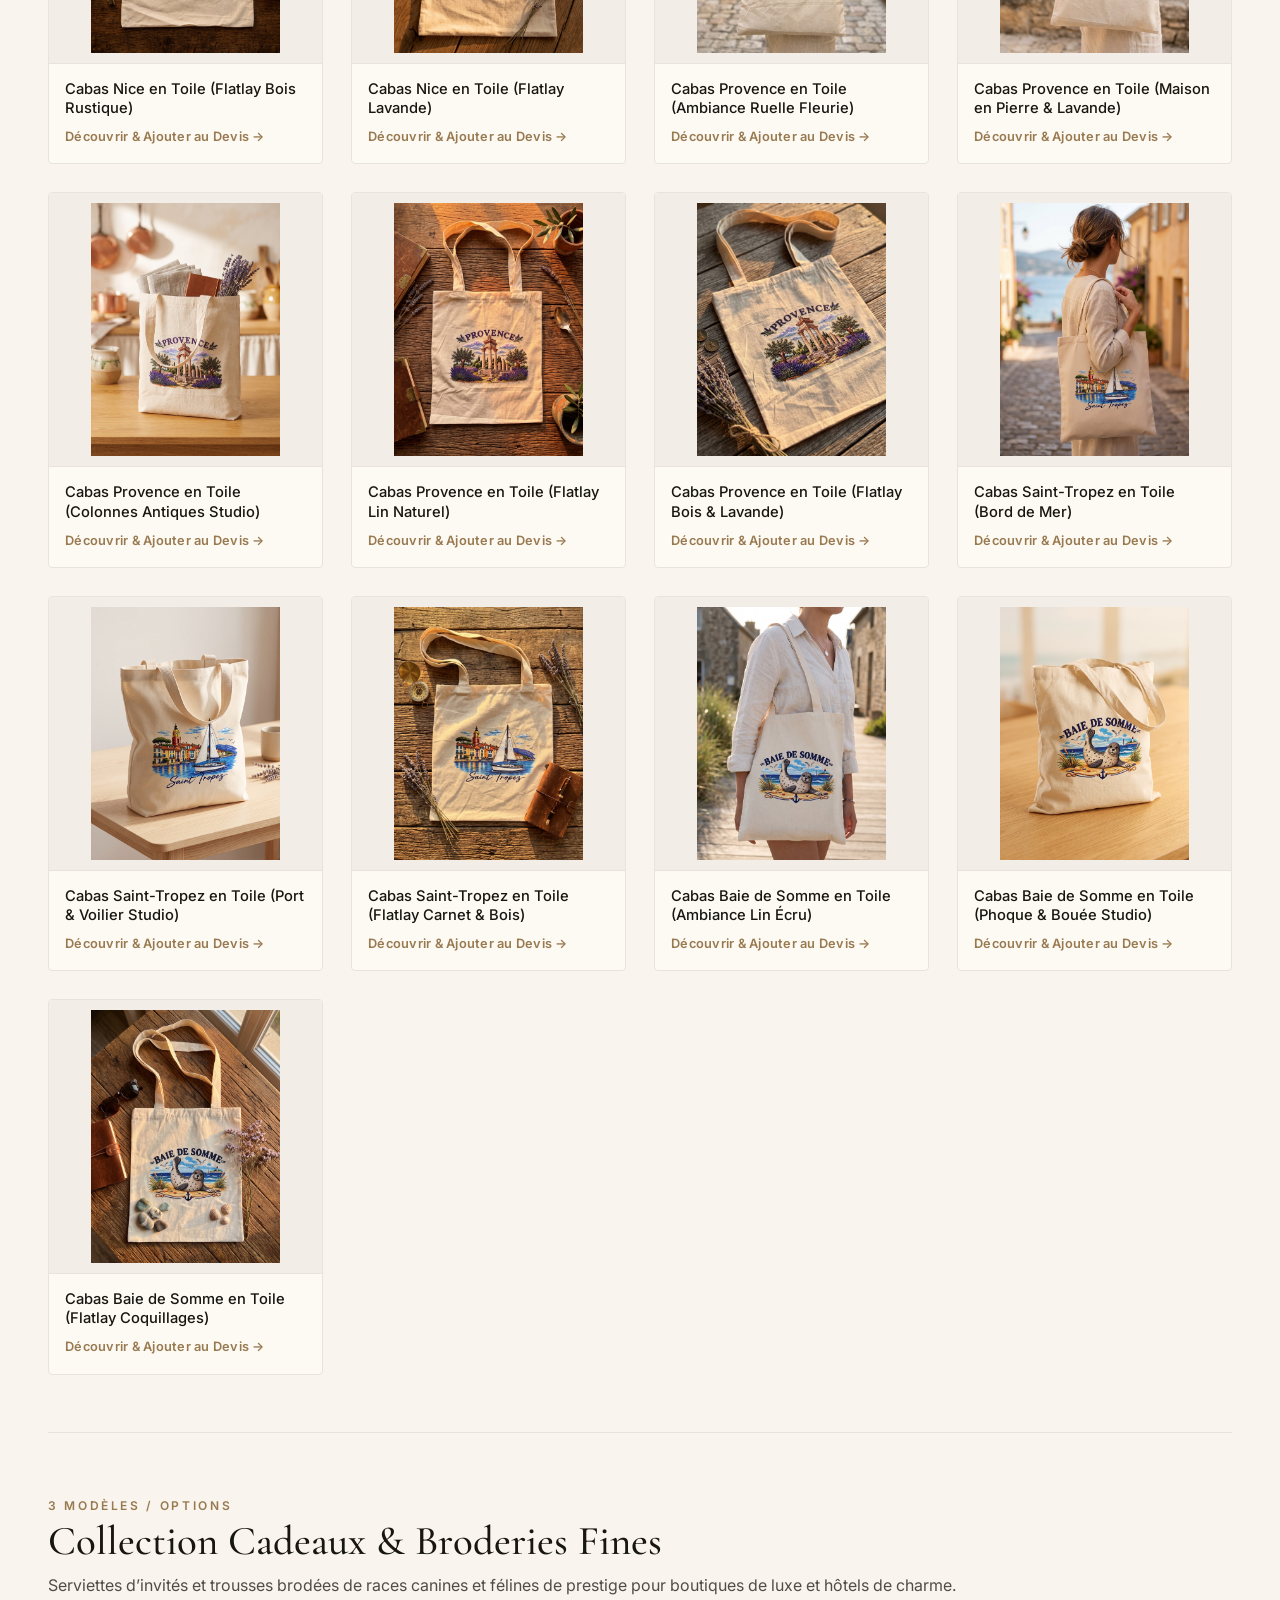
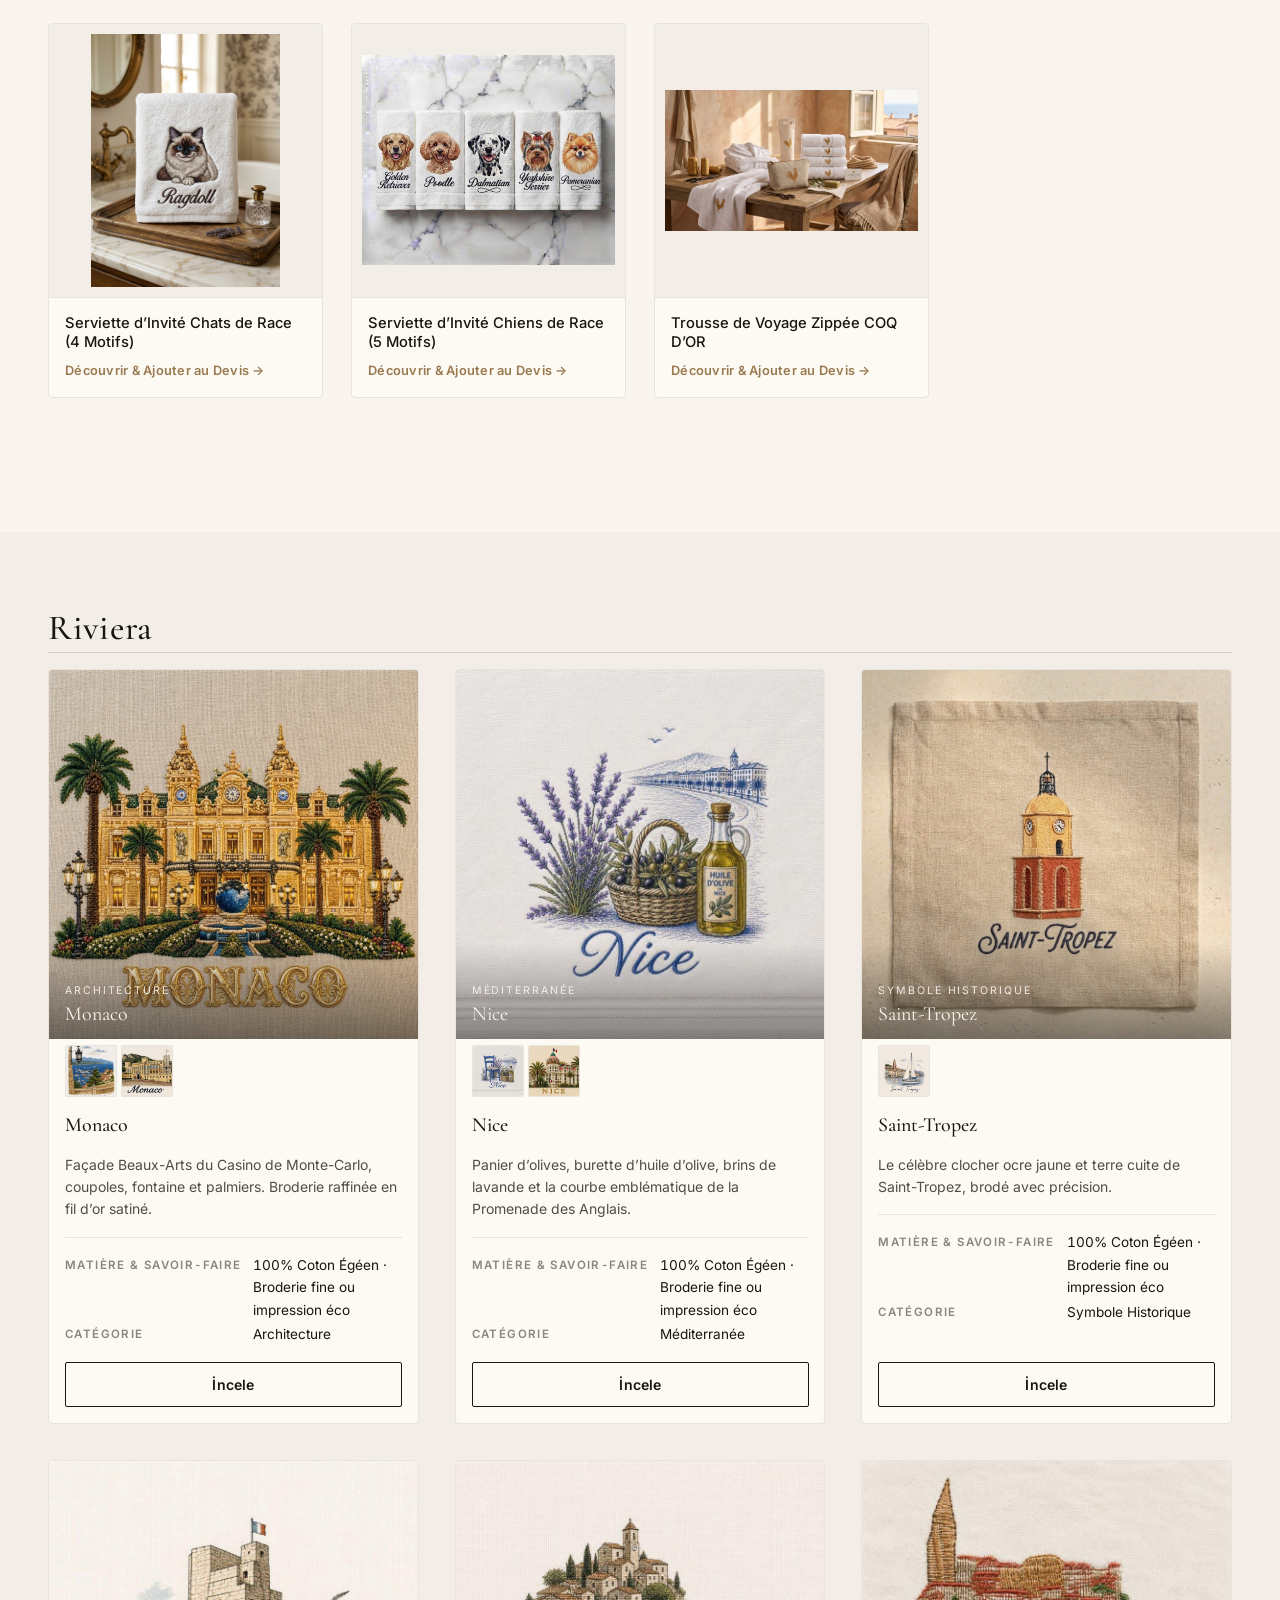
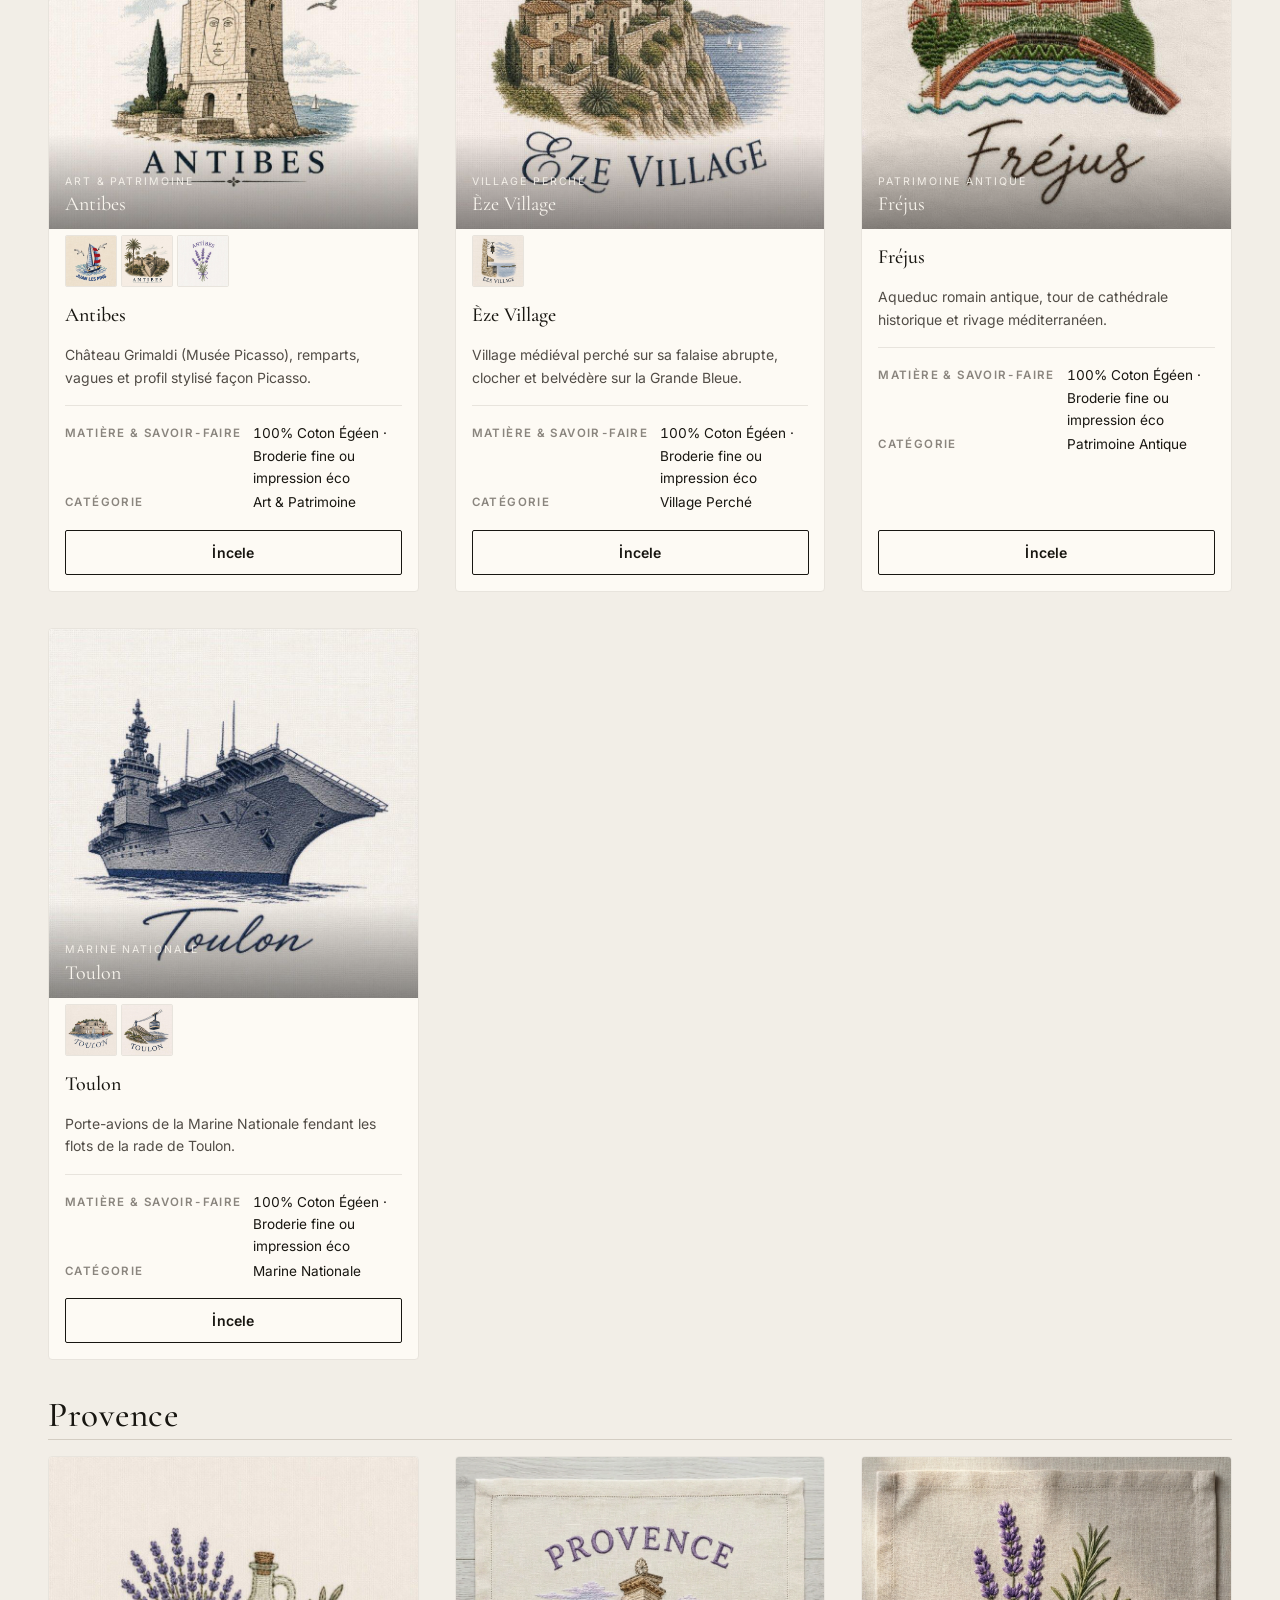
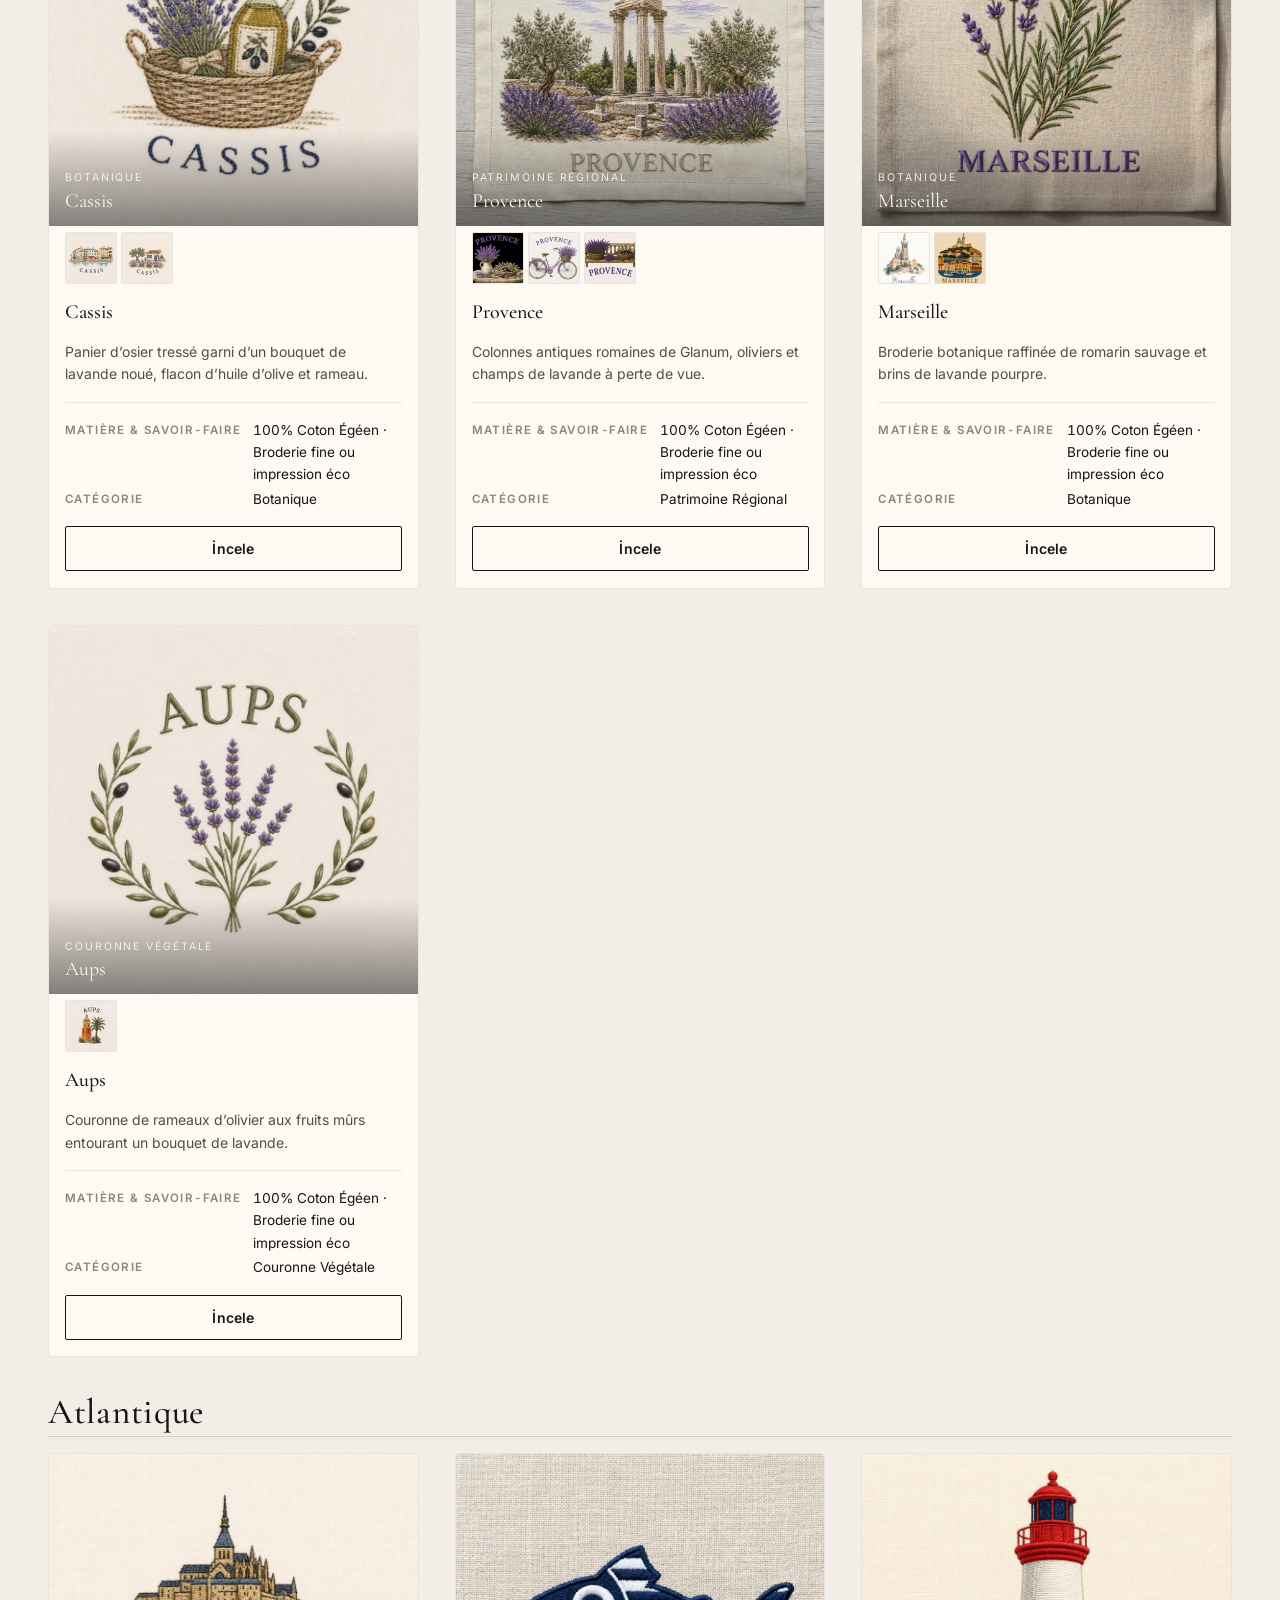
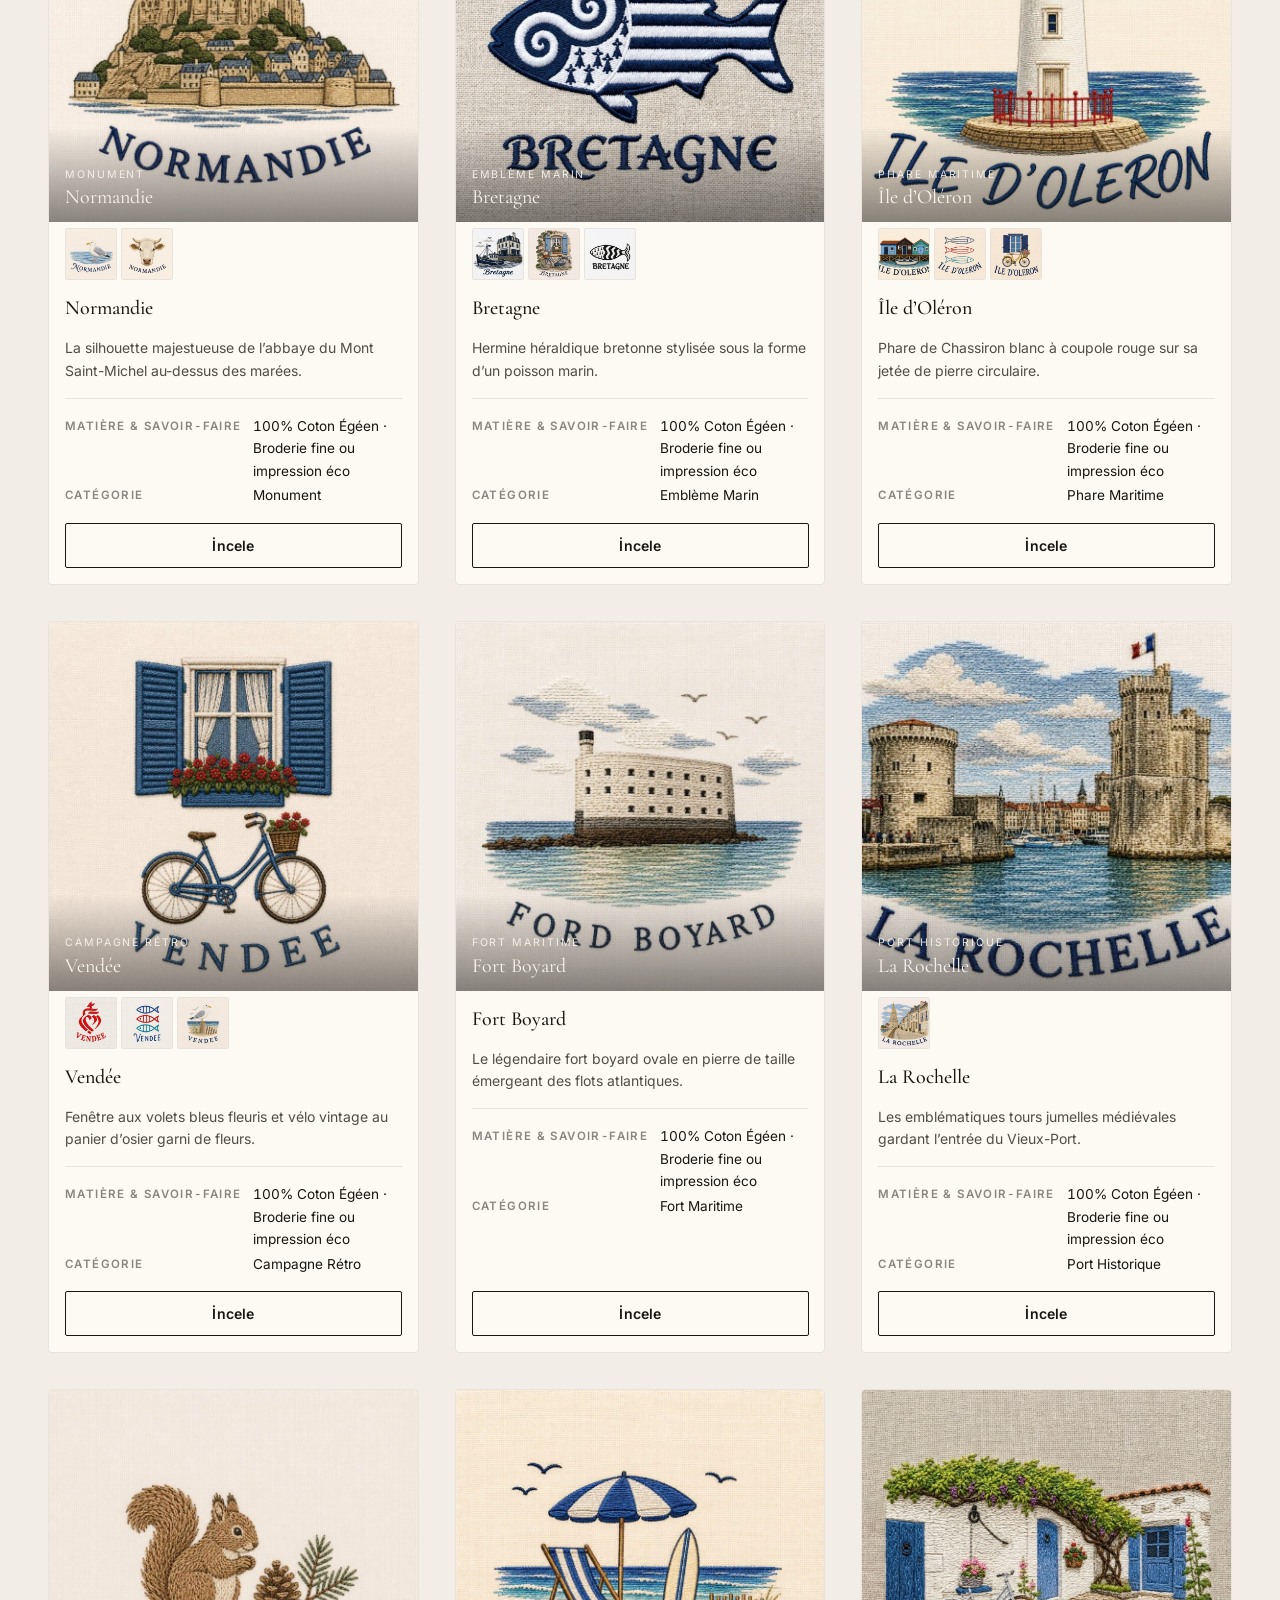
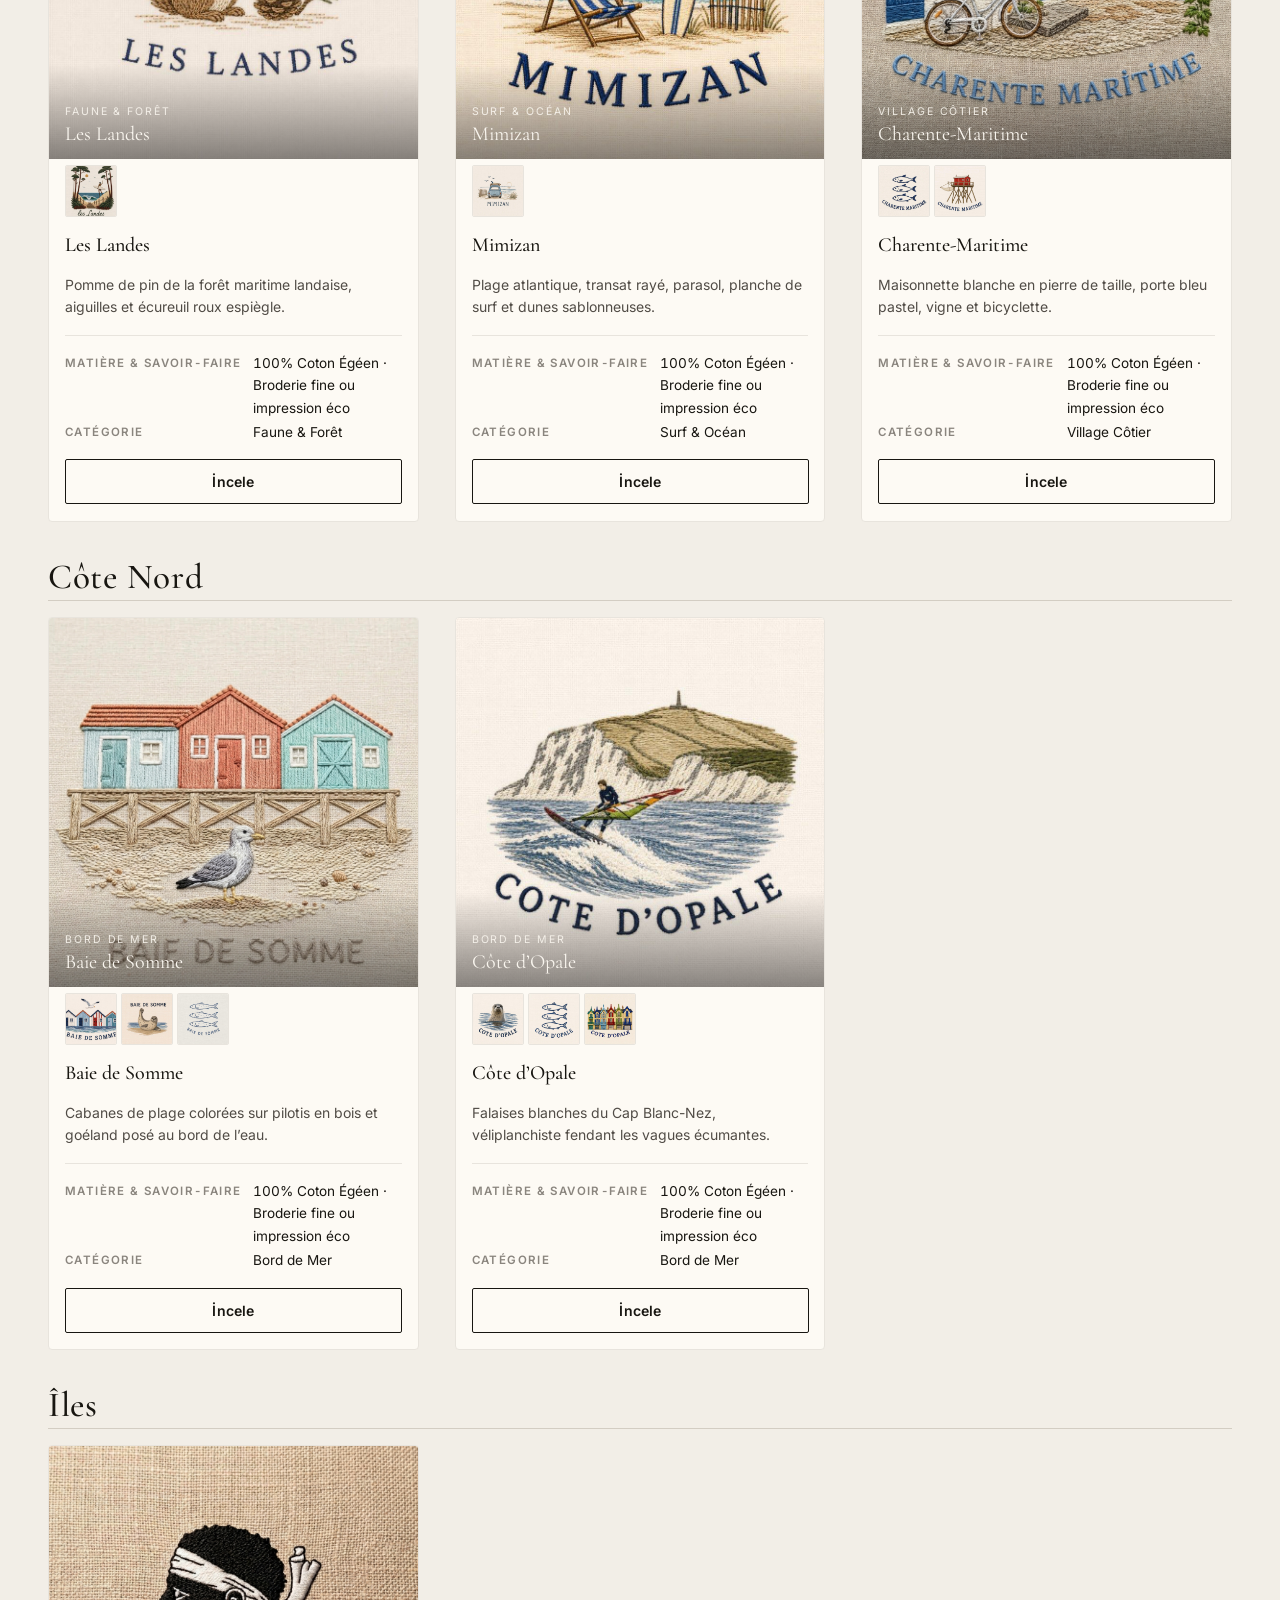
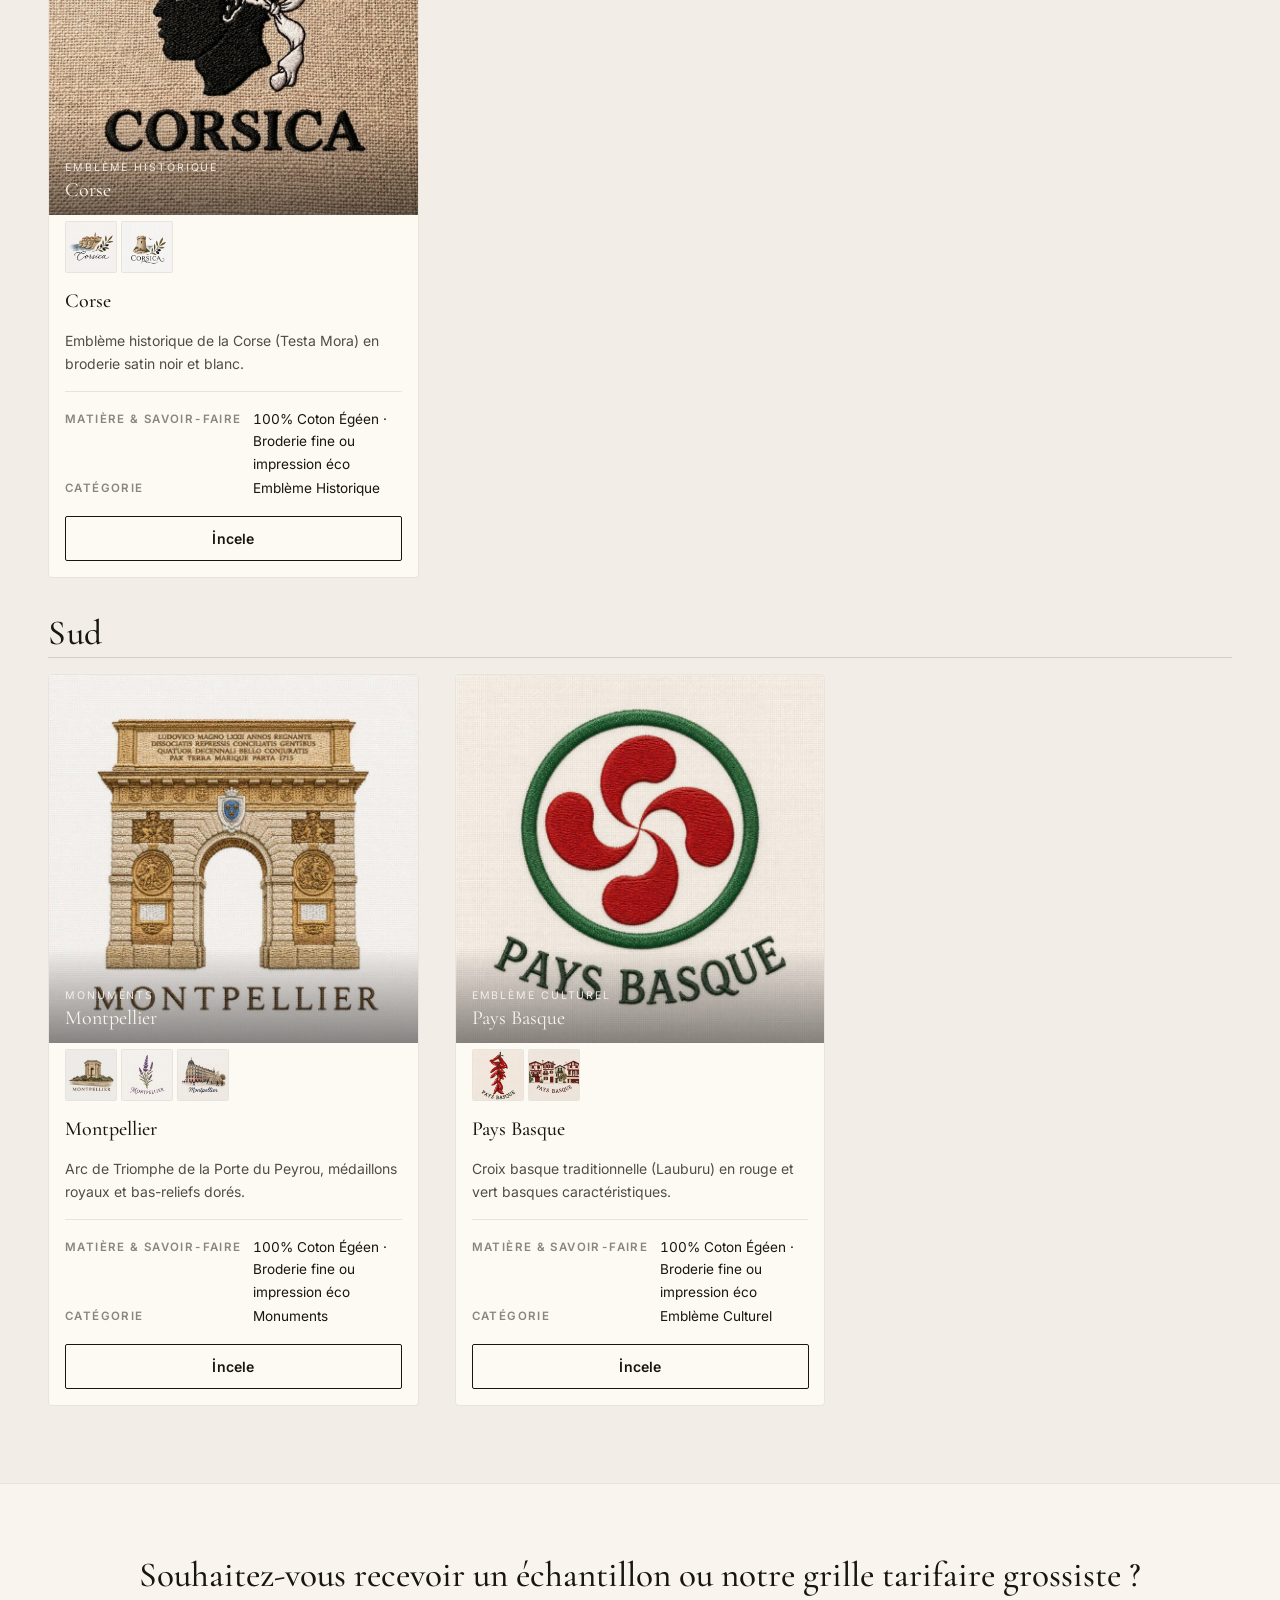
==== commit b071ffe2: "fix(catalog): panelden fiyat teklifi iste ve teklife ekle islemlerini sepete bagla (v3.9)" ====
--- a/catalog.html
+++ b/catalog.html
@@ -10,7 +10,7 @@
   <link rel="preconnect" href="https://fonts.gstatic.com" crossorigin>
   <link rel="preload" as="style" href="https://fonts.googleapis.com/css2?family=Cormorant+Garamond:ital,wght@0,400;0,500;0,600;1,400;1,500&family=Inter:wght@400;500;600&display=swap">
   <link href="https://fonts.googleapis.com/css2?family=Cormorant+Garamond:ital,wght@0,400;0,500;0,600;1,400;1,500&family=Inter:wght@400;500;600&display=swap" rel="stylesheet">
-  <link rel="stylesheet" href="css/styles.css?v=3.8">
+  <link rel="stylesheet" href="css/styles.css?v=3.9">
 </head>
 <body>
   <a class="skip-link" href="#catalogMain" data-i18n="skip">İçeriğe atla</a>
@@ -182,7 +182,7 @@
   <!-- ===== TOAST ===== -->
   <div class="toast" id="toast" role="status"></div>
 
-  <script src="js/data.js?v=3.8"></script>
-  <script src="js/catalog.js?v=3.8"></script>
+  <script src="js/data.js?v=3.9"></script>
+  <script src="js/catalog.js?v=3.9"></script>
 </body>
 </html>
--- a/css/styles.css
+++ b/css/styles.css
@@ -1253,6 +1253,7 @@
 }
 .btn-gold-line { border: 1px solid var(--gold-deep); color: var(--gold-deep); }
 .btn-gold-line:hover { background: var(--gold-deep); color: var(--bg); }
+.btn-gold-line.active { background: var(--gold-deep); color: var(--bg); font-weight: 600; }
 .sel-designs { display: inline-flex; flex-wrap: wrap; gap: 6px; align-items: center; }
 .sel-designs .chip { padding: 4px 10px; min-height: 0; font-size: 0.72rem; }
 .clear-attached { font-size: 0.78rem; font-weight: 600; color: var(--gold-deep); padding: 4px 6px; min-height: 0; border-bottom: 1px solid transparent; }
@@ -1478,7 +1479,8 @@
 .quote-sticky a.go-form:hover { color: var(--gold-deep); }
 
 /* Header rozet: metin + sayaç */
-.header-cta .quote-n {
+.header-cta .quote-n,
+.mobile-cta .quote-n {
   display: inline-flex; align-items: center; justify-content: center;
   min-width: 20px; height: 20px; padding: 0 6px; margin-left: 6px;
   border-radius: 10px; background: var(--gold-deep); color: var(--bg);
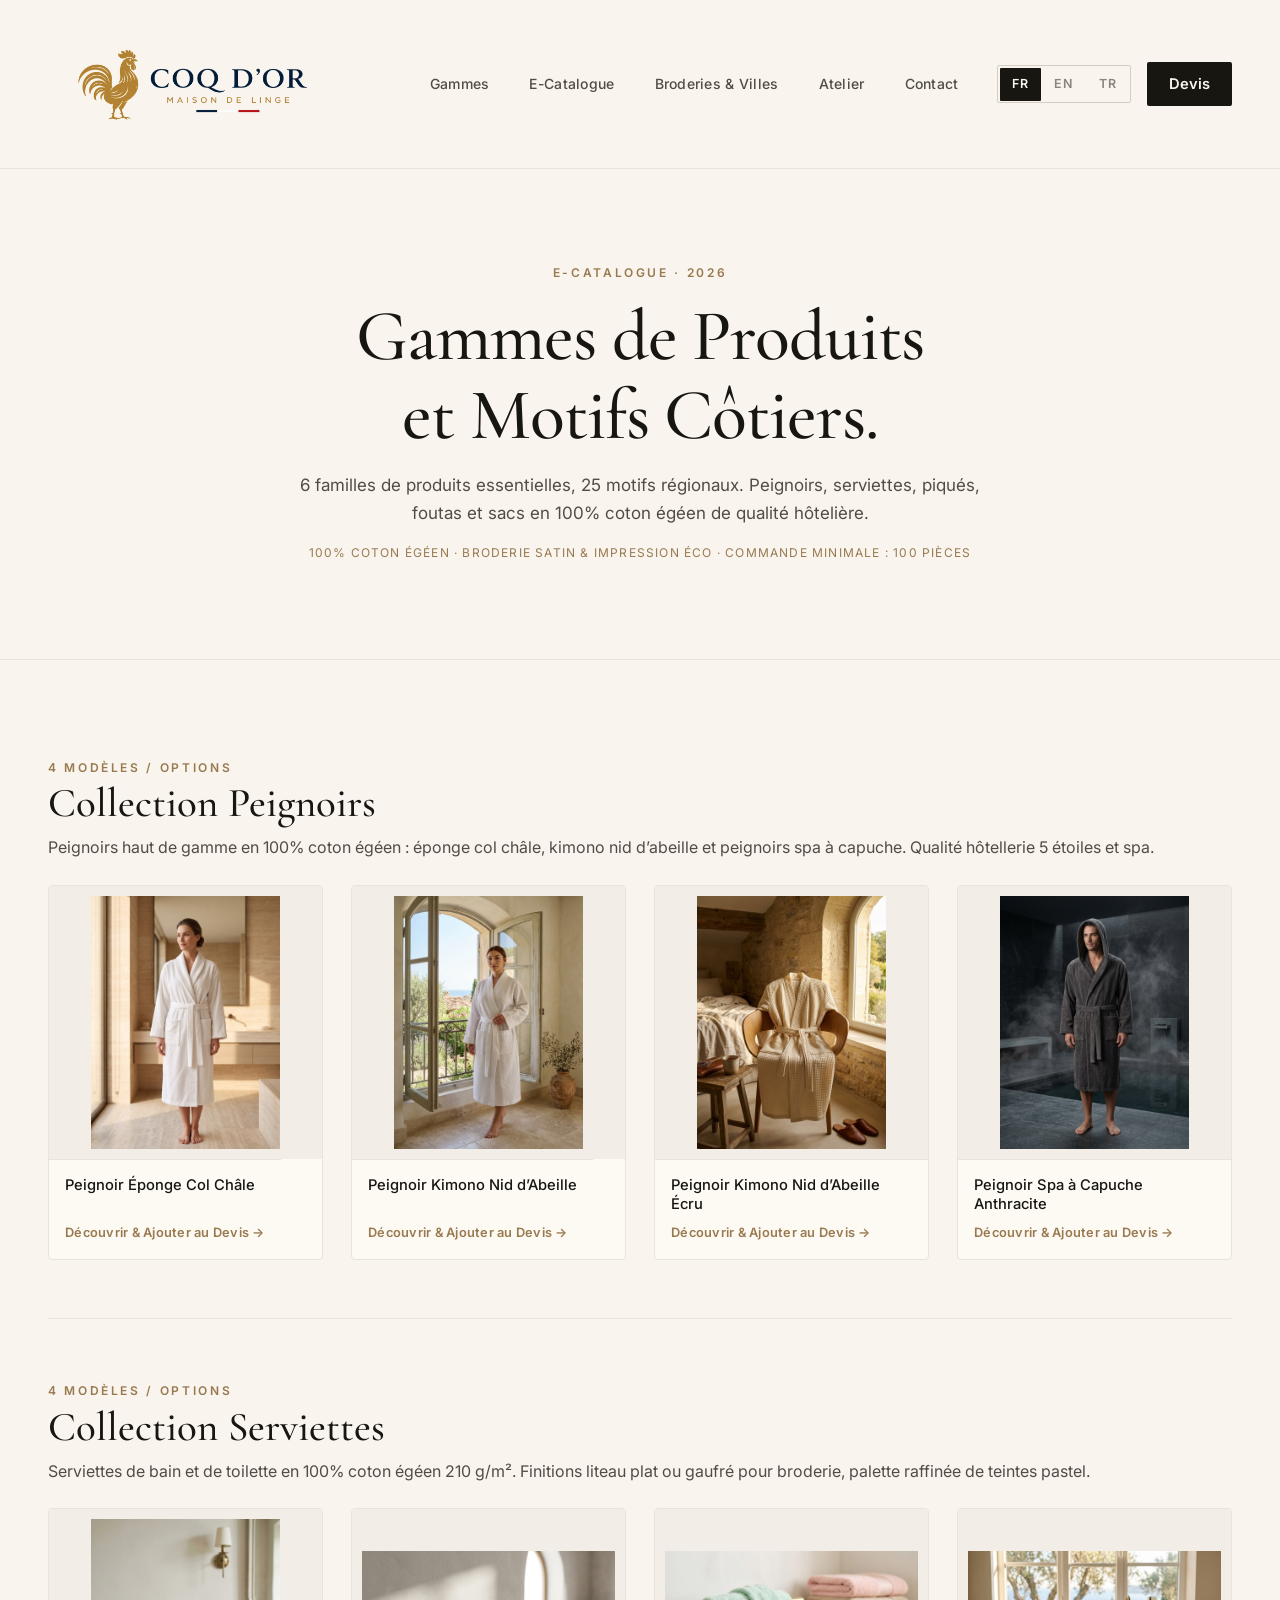
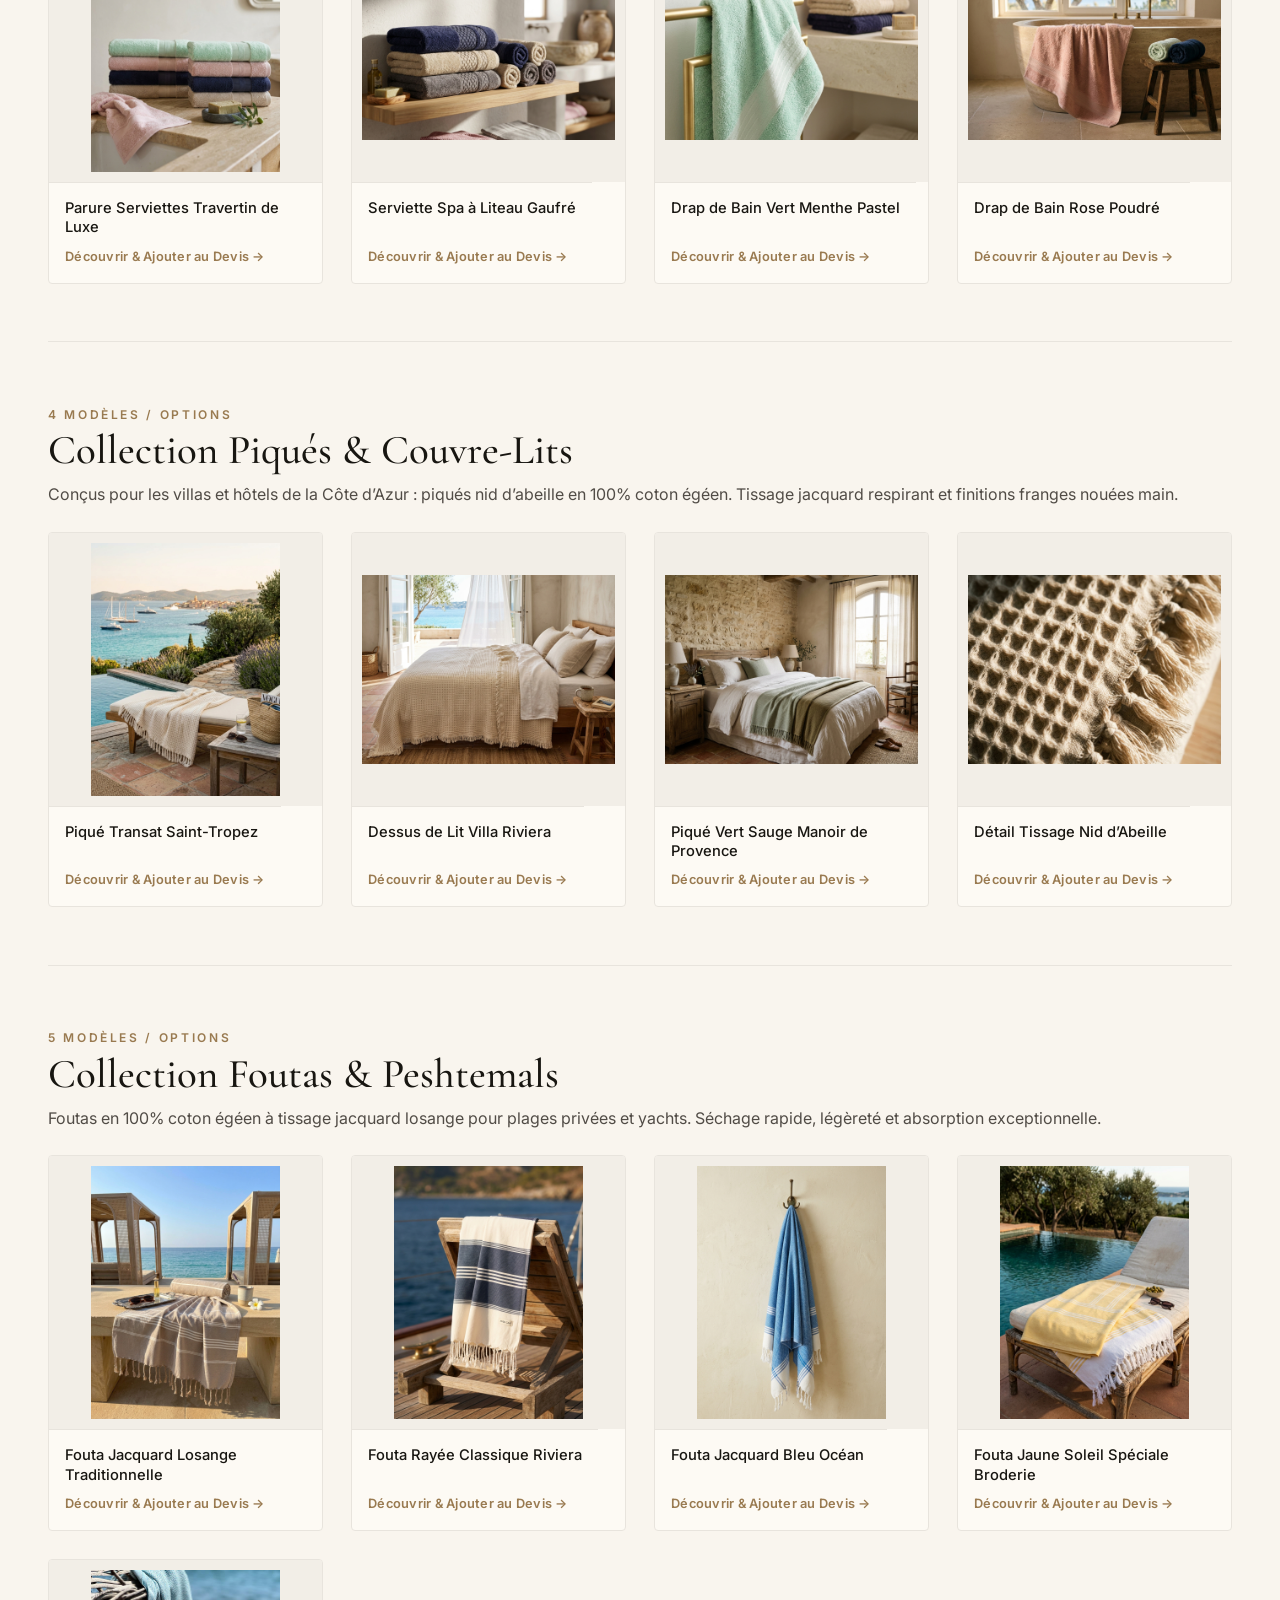
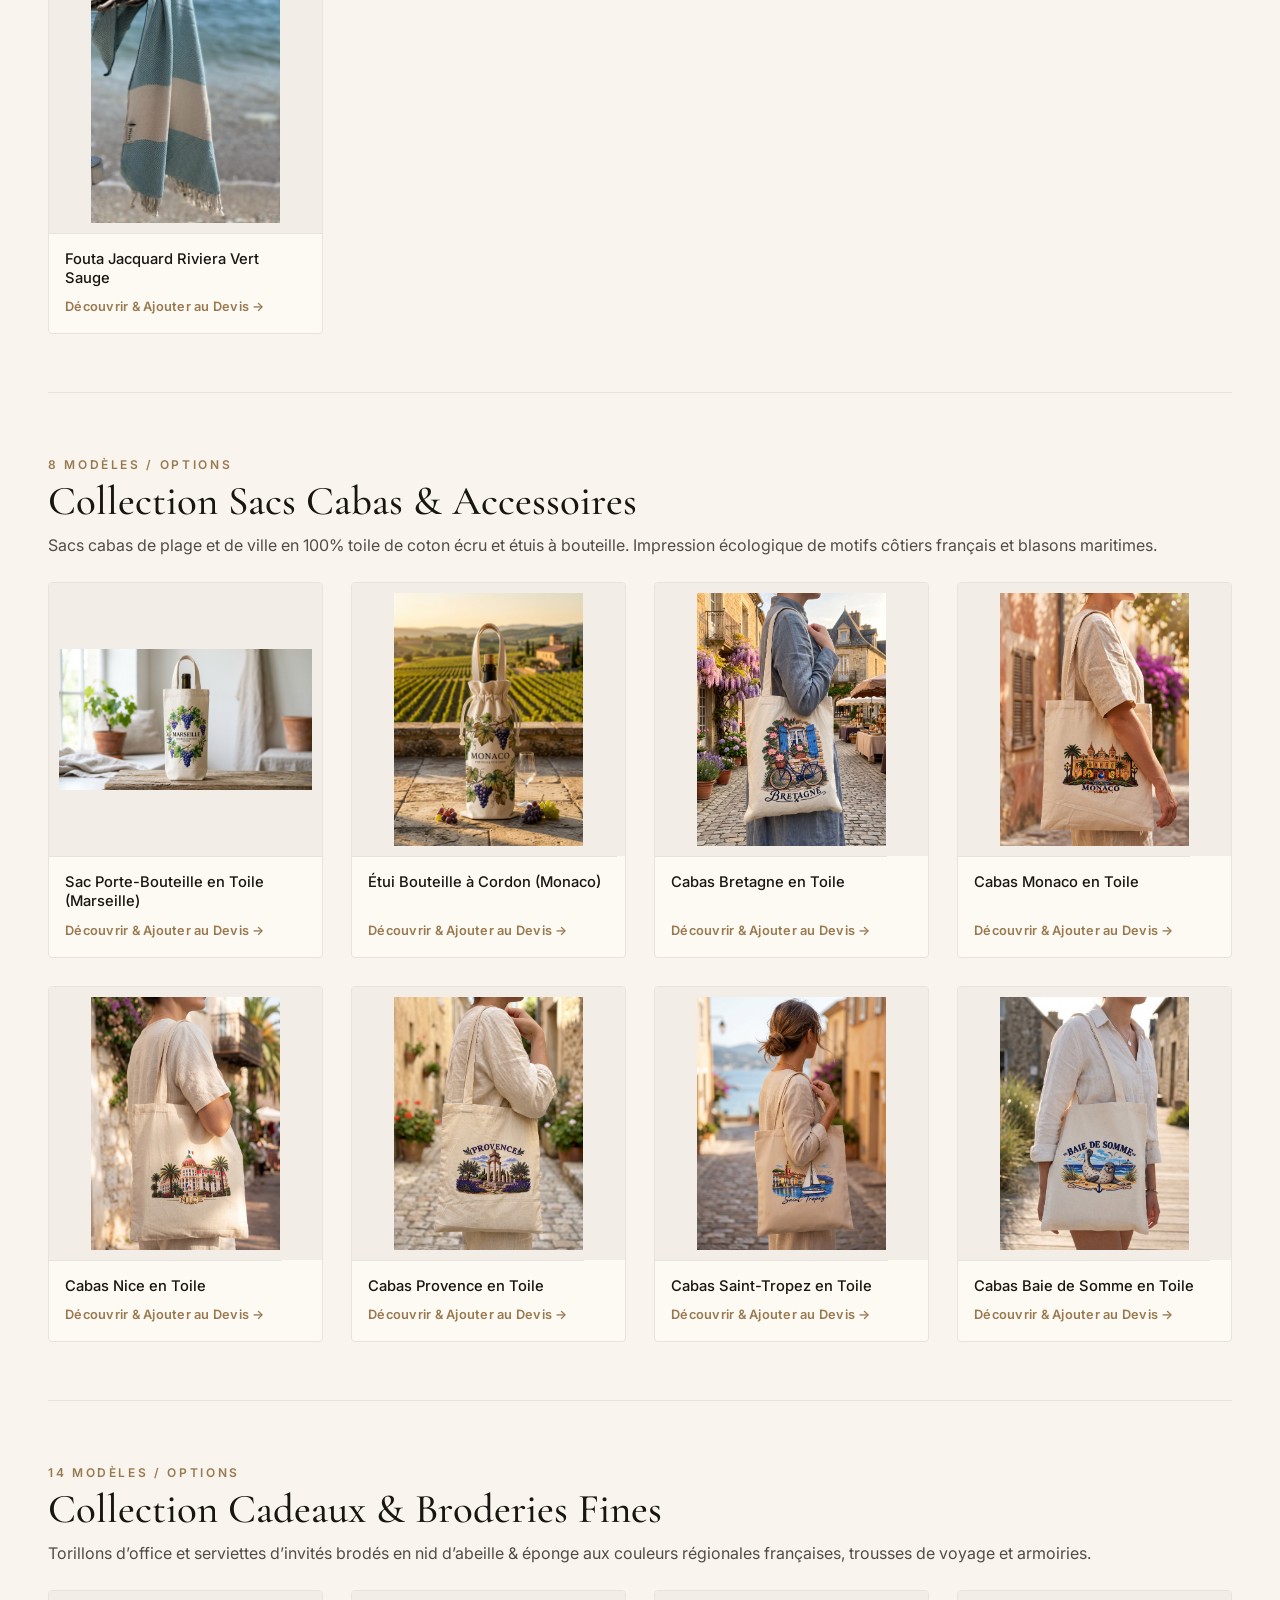
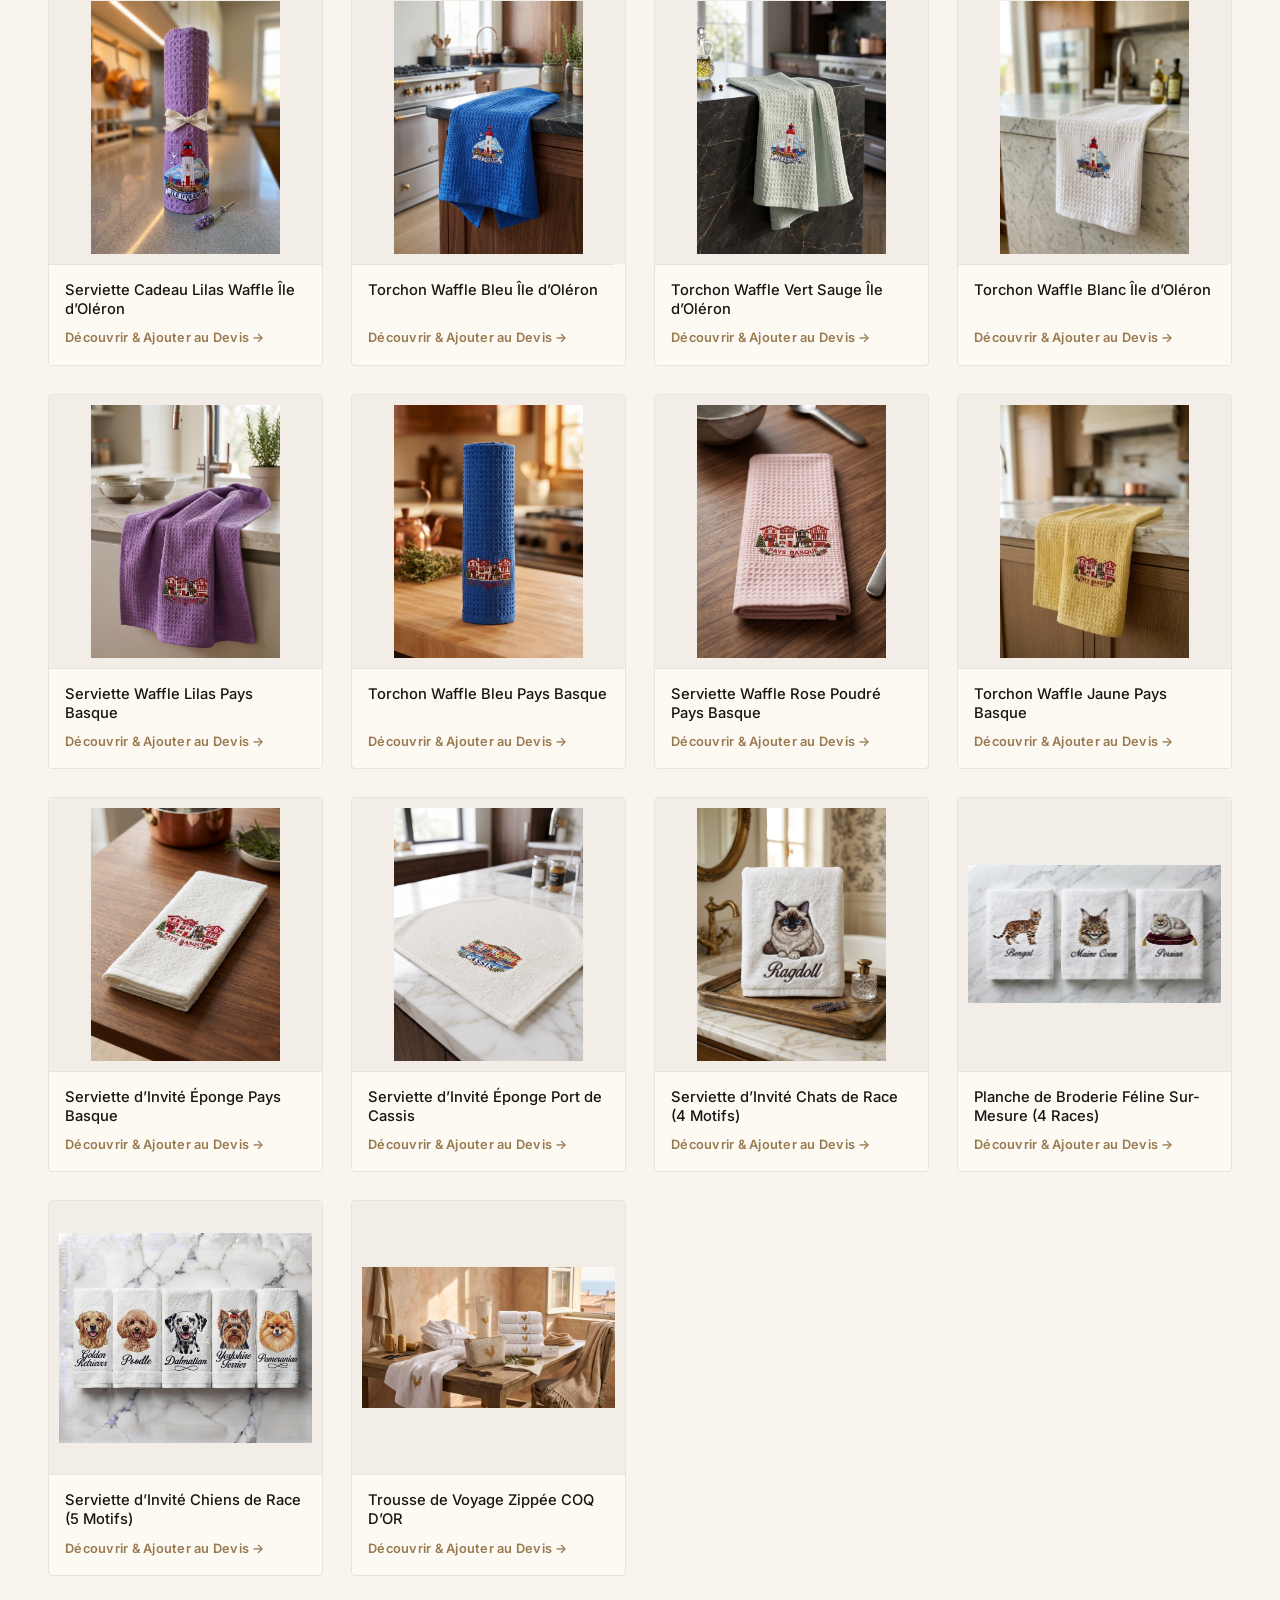
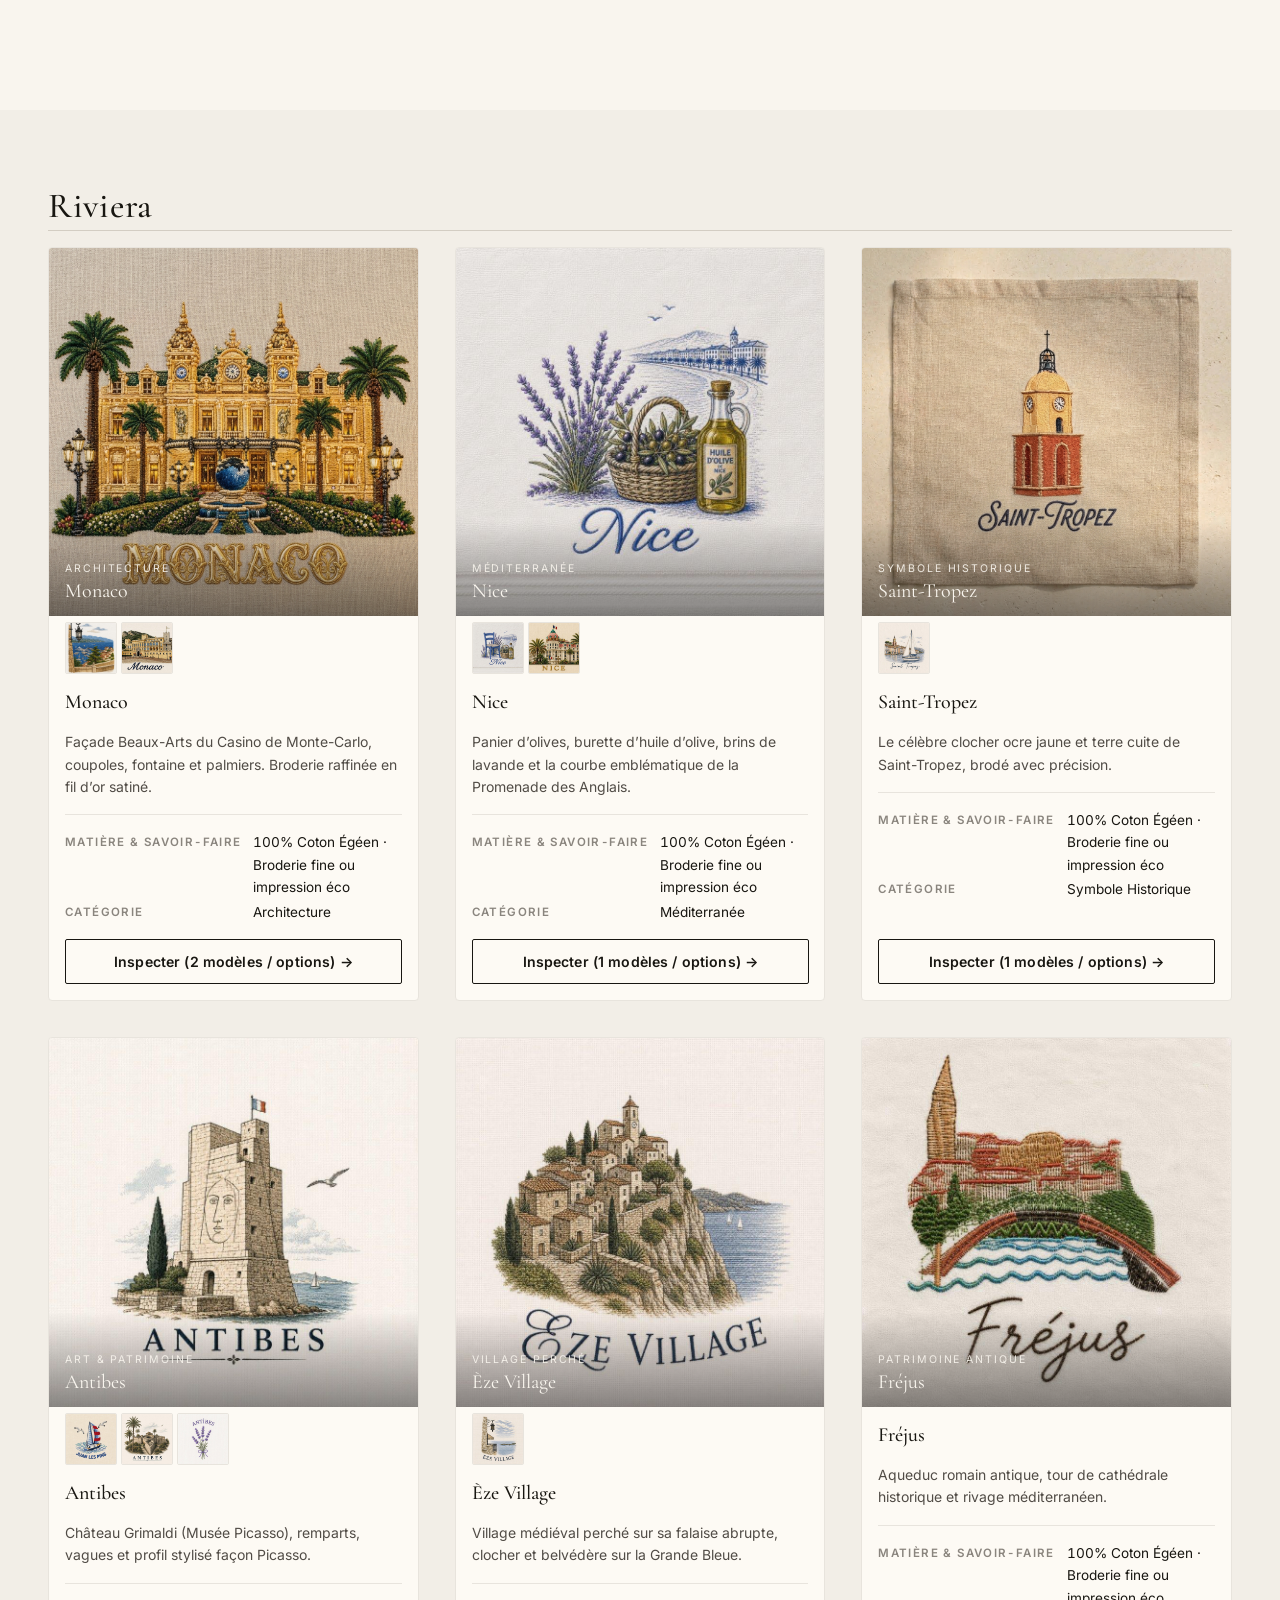
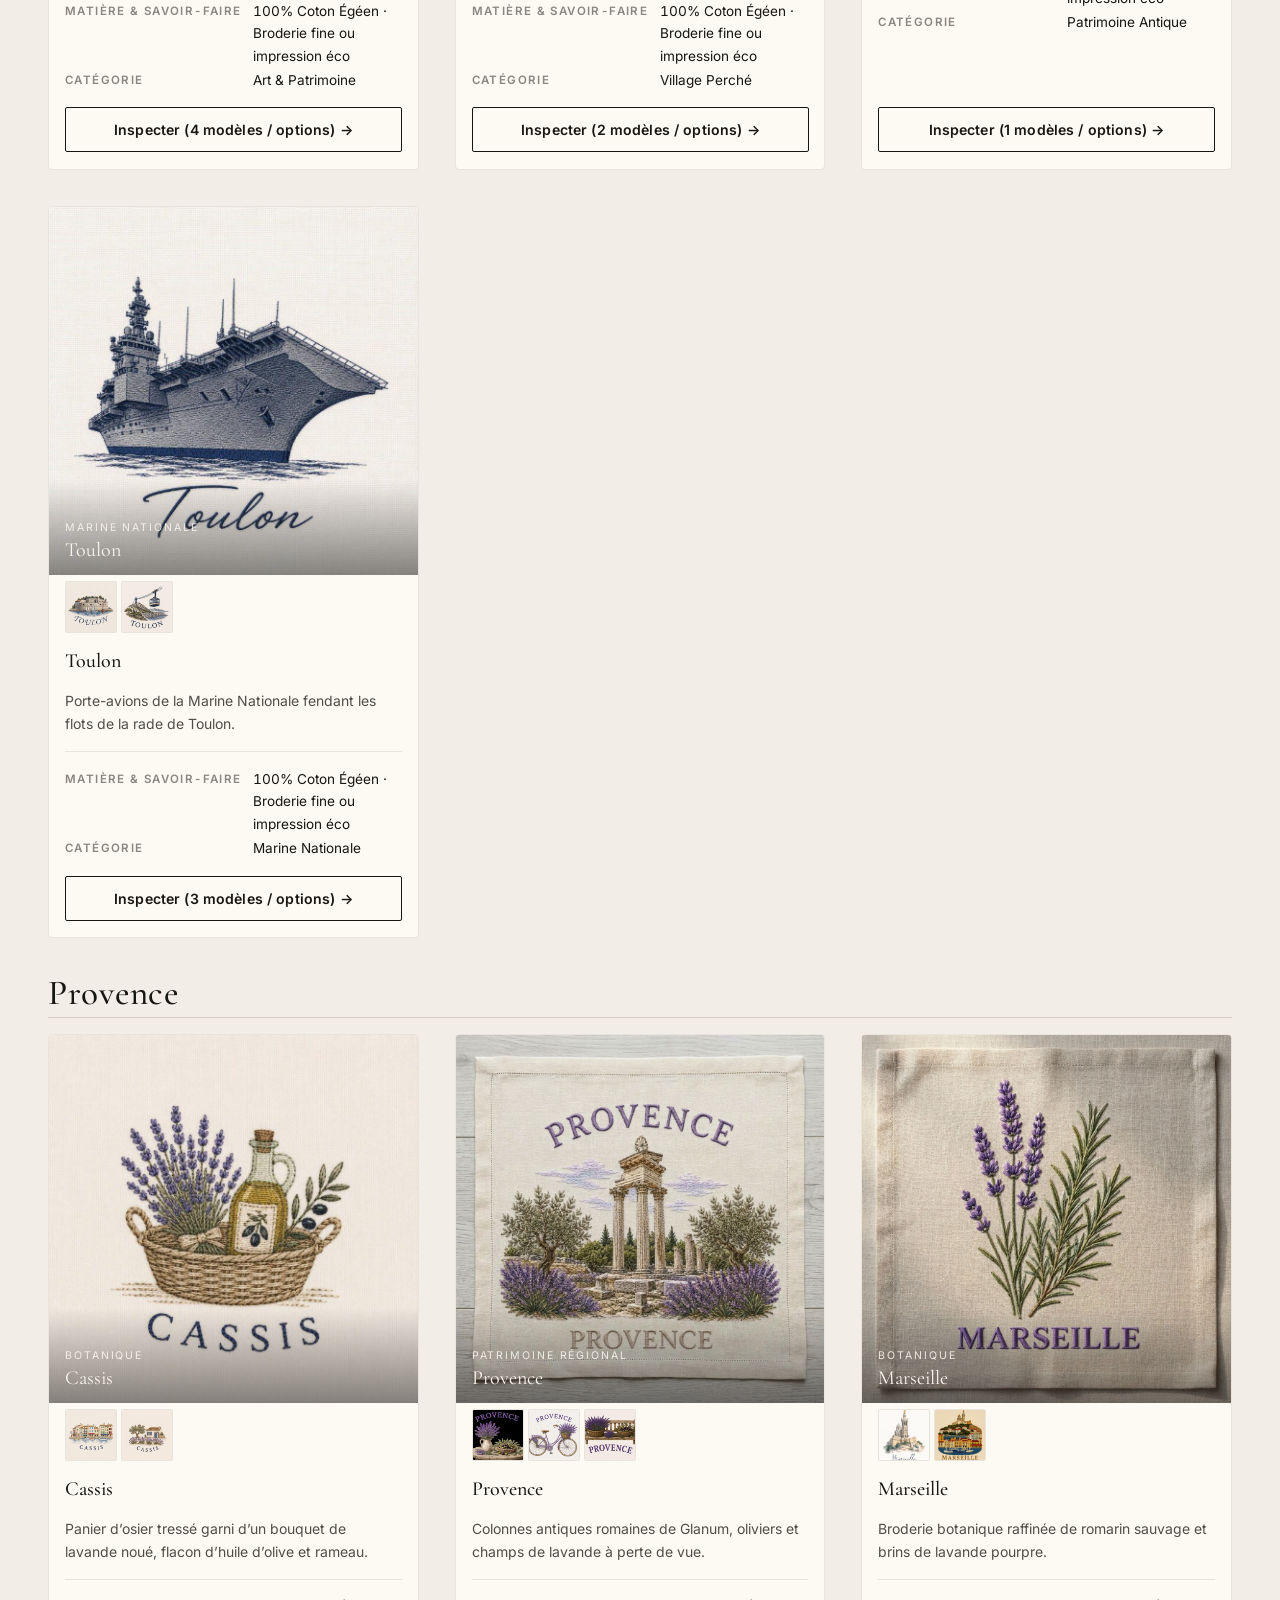
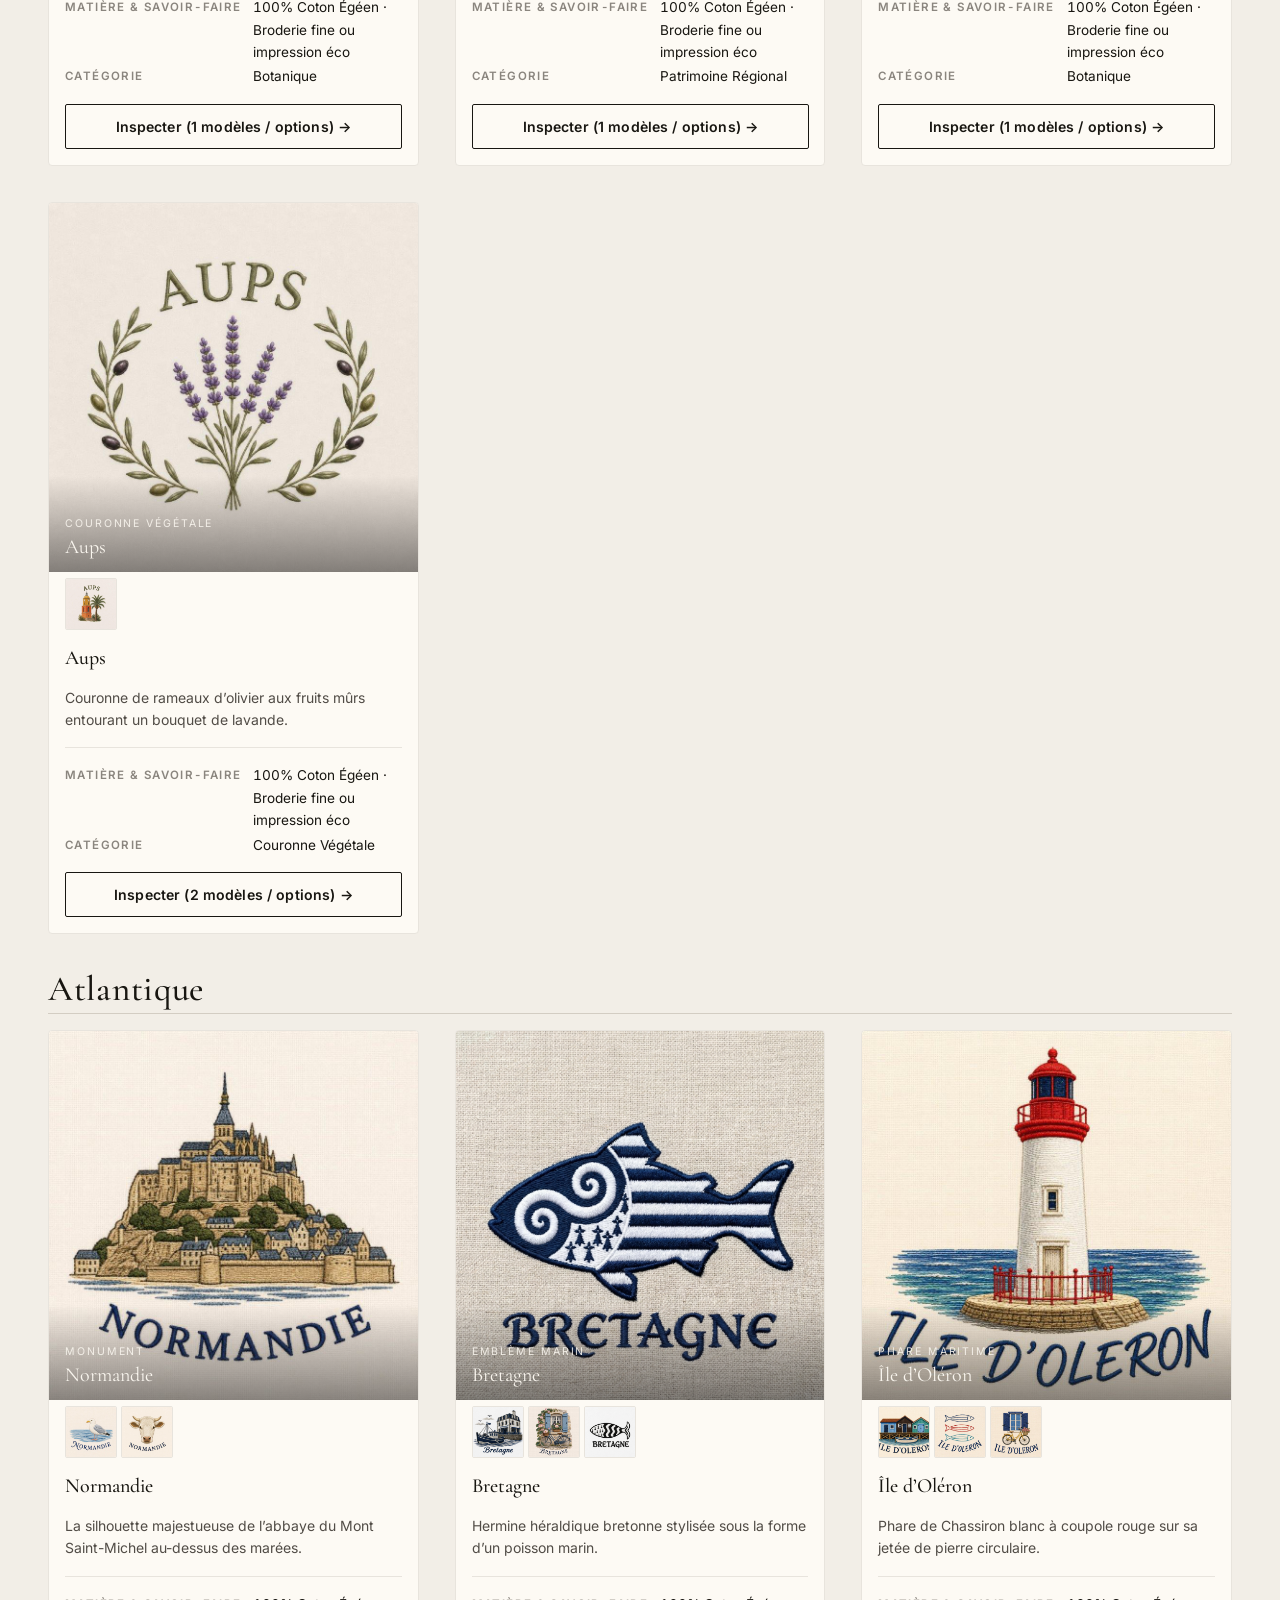
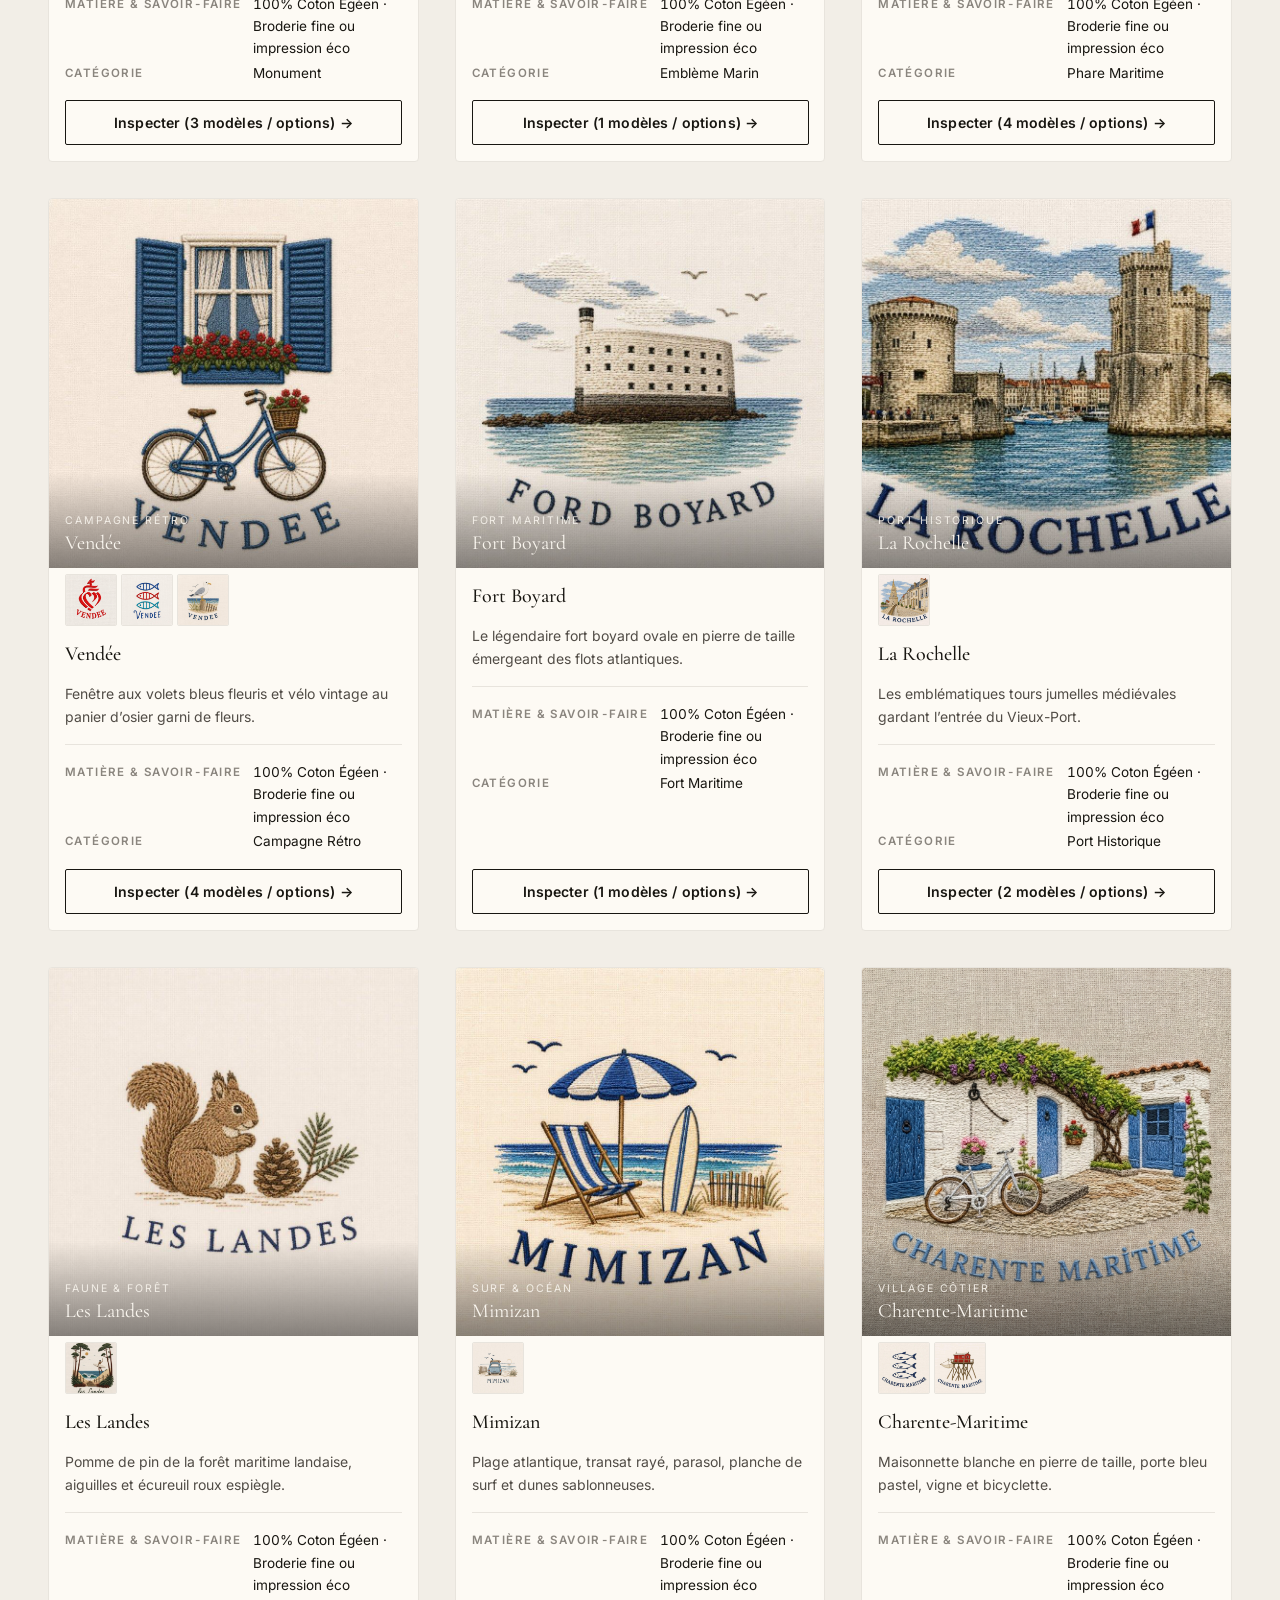
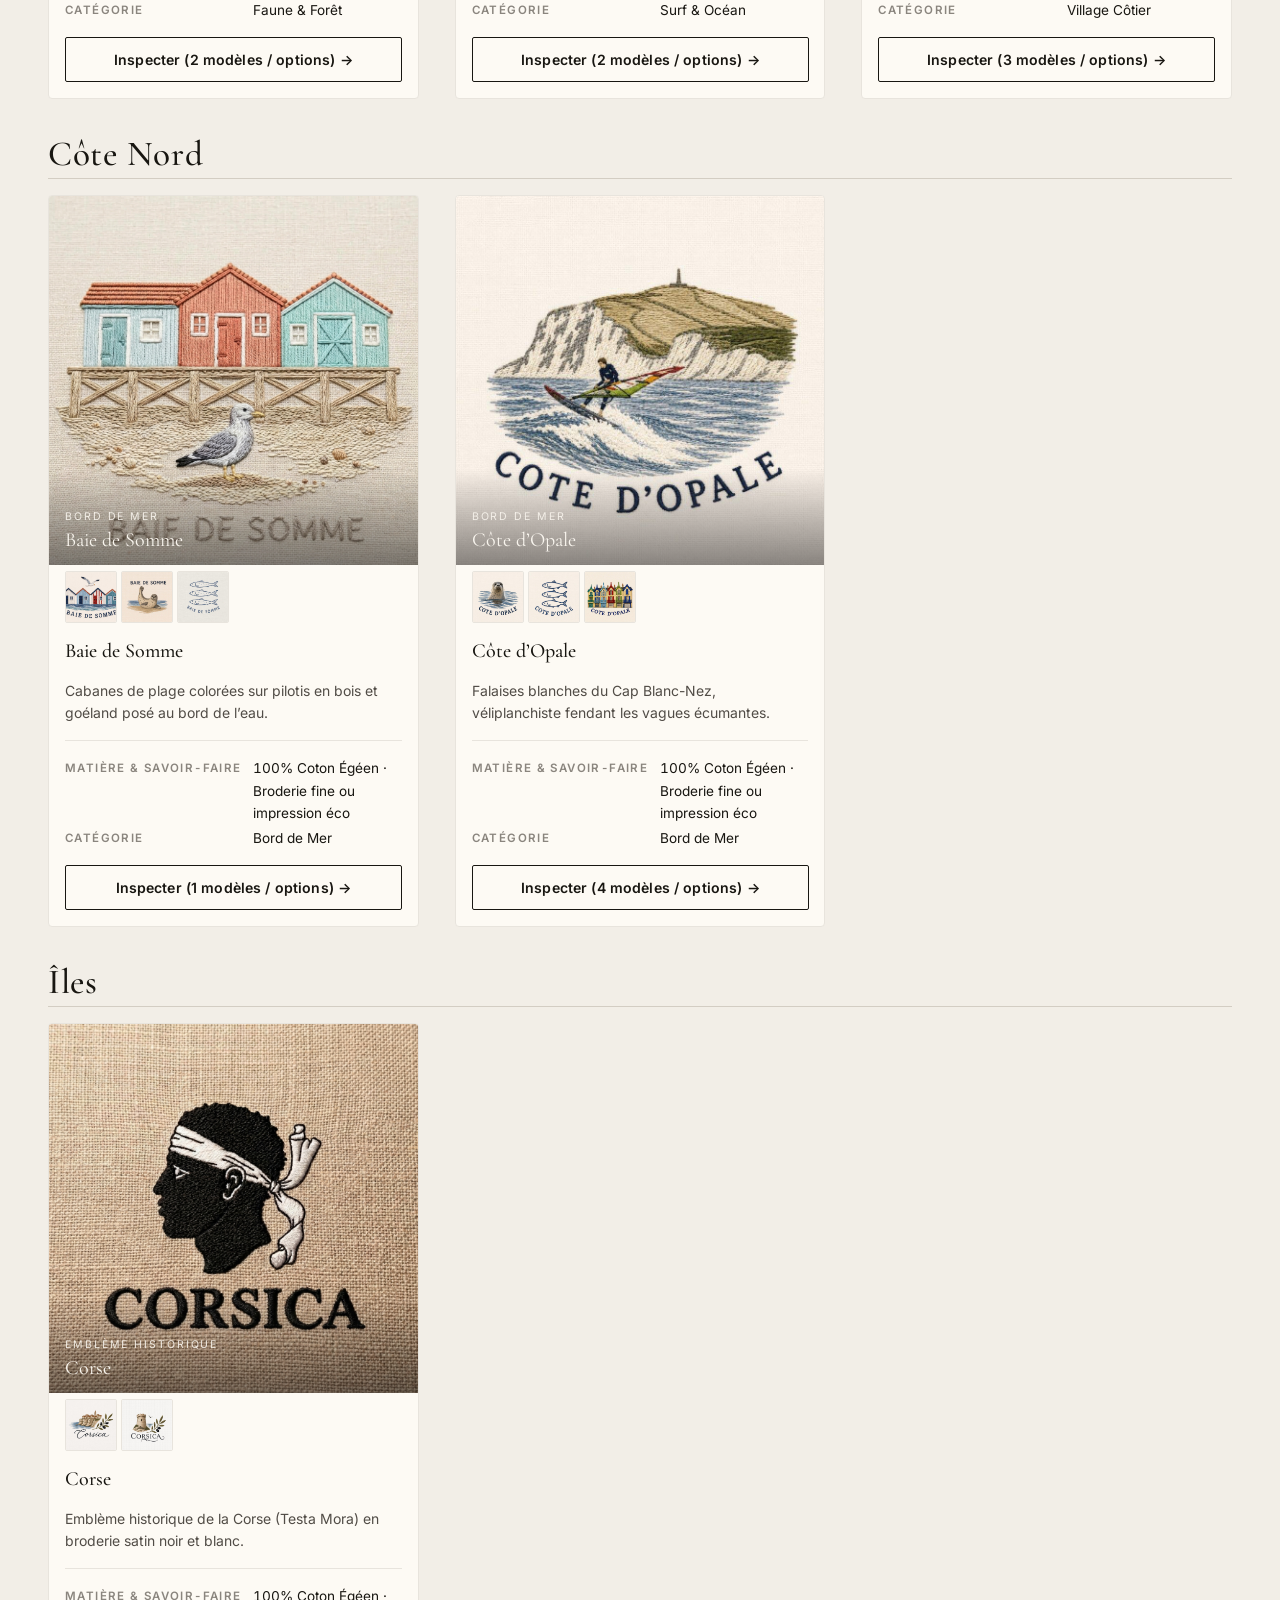
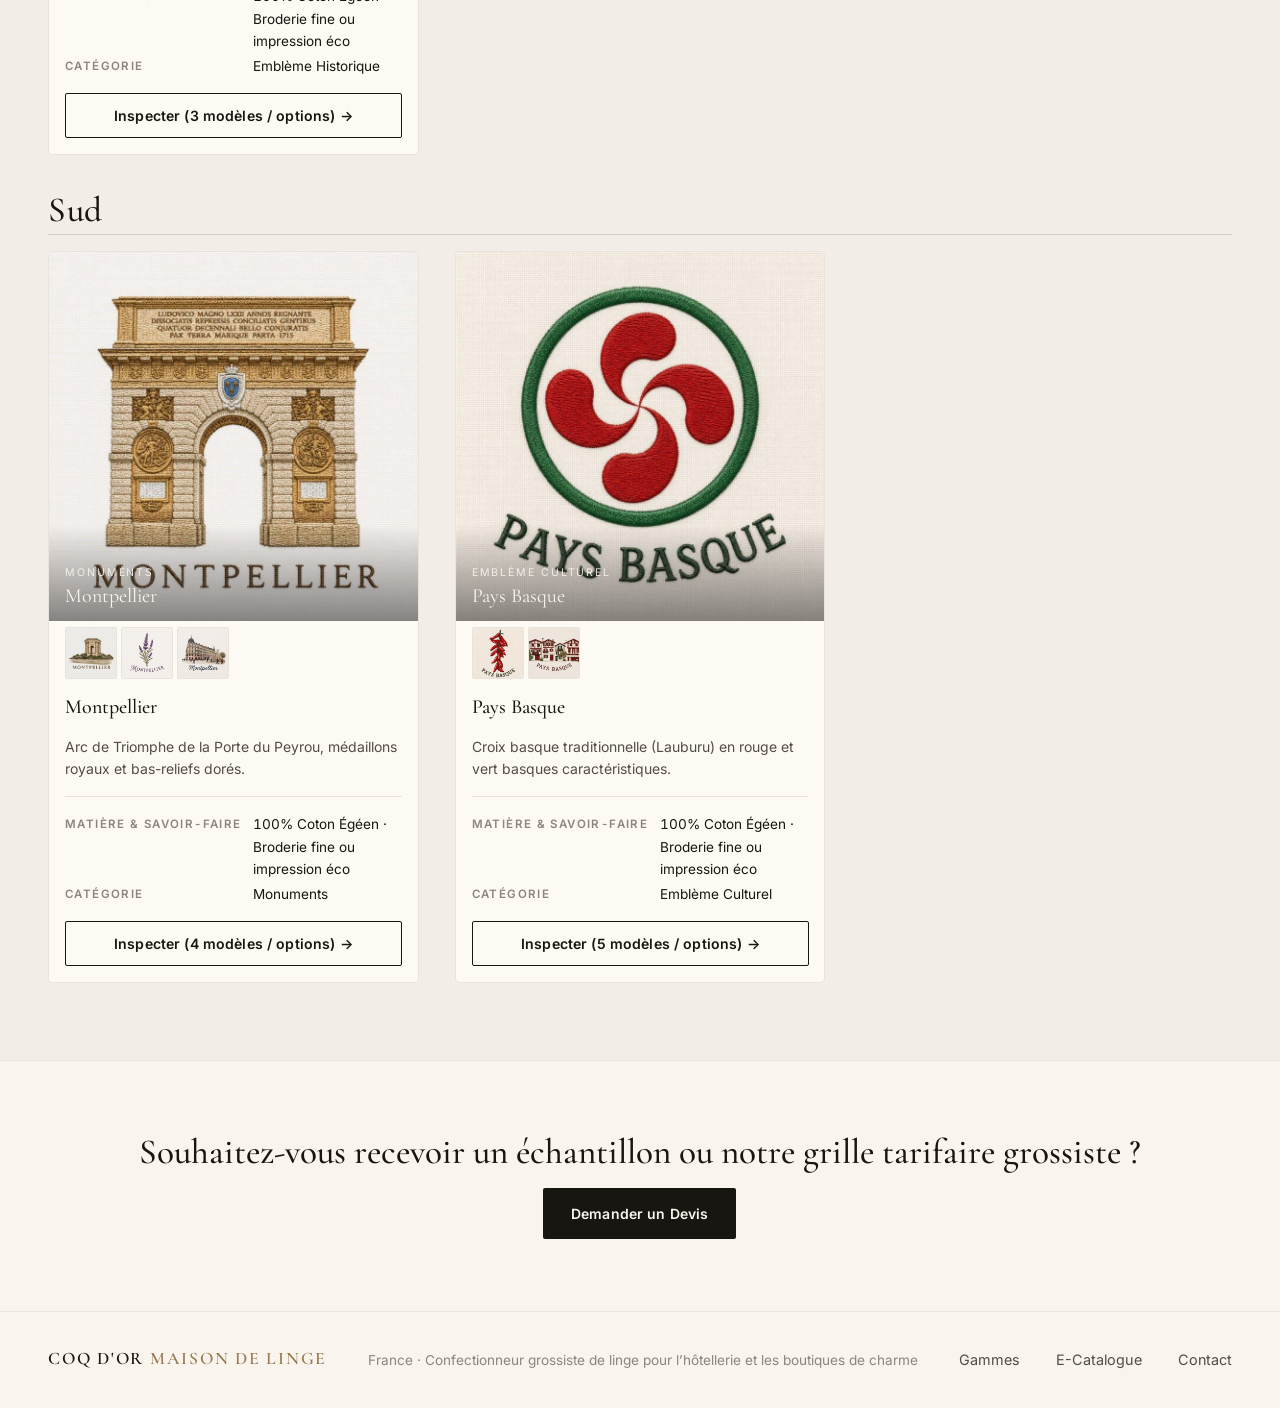
==== commit 202801b2: "feat: desen-urun baglantisi, katalog desen modali ve urun sadelestirmesi (v4.0) - ADR-001 ic galeri " ====
--- a/catalog.html
+++ b/catalog.html
@@ -10,7 +10,7 @@
   <link rel="preconnect" href="https://fonts.gstatic.com" crossorigin>
   <link rel="preload" as="style" href="https://fonts.googleapis.com/css2?family=Cormorant+Garamond:ital,wght@0,400;0,500;0,600;1,400;1,500&family=Inter:wght@400;500;600&display=swap">
   <link href="https://fonts.googleapis.com/css2?family=Cormorant+Garamond:ital,wght@0,400;0,500;0,600;1,400;1,500&family=Inter:wght@400;500;600&display=swap" rel="stylesheet">
-  <link rel="stylesheet" href="css/styles.css?v=3.9">
+  <link rel="stylesheet" href="css/styles.css?v=4.0">
 </head>
 <body>
   <a class="skip-link" href="#catalogMain" data-i18n="skip">İçeriğe atla</a>
@@ -159,6 +159,39 @@
     </div>
   </div>
 
+  <!-- ===== DESEN ÜRÜNLERİ İNCELEME PANELİ (Group Modal ile Birebir Aynı Tasarım ve Altyapı) ===== -->
+  <div class="group-modal" id="designModal" role="dialog" aria-modal="true" aria-labelledby="dmTitle">
+    <div class="gm-backdrop" data-dm-close></div>
+    <div class="gm-panel">
+      <button class="gm-close" data-dm-close aria-label="Kapat" data-i18n-aria="ui.close">×</button>
+      <figure class="gm-figure" id="dmFigure">
+        <div class="figure-bar">
+          <button type="button" class="modal-zoom-btn" id="dmZoomBtn" aria-label="Tam ekran incele">
+            <svg width="15" height="15" viewBox="0 0 24 24" fill="none" stroke="currentColor" stroke-width="2.2"><path d="M15 3h6v6M9 21H3v-6M21 3l-7 7M3 21l7-7"/></svg>
+            <span data-i18n="ui.zoom">Tam Ekran</span>
+          </button>
+          <span class="slider-count" id="dmCount"></span>
+        </div>
+        <div class="slider" id="dmSlider">
+          <button class="slider-arrow prev" id="dmPrev" aria-label="Önceki ürün">‹</button>
+          <div class="slider-track" id="dmTrack"></div>
+          <button class="slider-arrow next" id="dmNext" aria-label="Sonraki ürün">›</button>
+        </div>
+        <div class="slider-dots" id="dmDots"></div>
+      </figure>
+      <div class="gm-body">
+        <div class="gm-head-meta">
+          <p class="eyebrow" id="dmDesignName"></p>
+        </div>
+        <h3 class="modal-title" id="dmTitle"></h3>
+        <p class="modal-desc" id="dmDesc"></p>
+        <div class="sel-summary" id="dmSummary"></div>
+        <div class="gm-actions" id="dmActions"></div>
+        <p class="visually-hidden" id="dmStatus" aria-live="polite"></p>
+      </div>
+    </div>
+  </div>
+
   <!-- ===== EVRENSEL LIGHTBOX (Tam Ekran Görsel İnceleme) ===== -->
   <div class="lightbox" id="siteLightbox" role="dialog" aria-modal="true" aria-label="Tam Ekran Görsel" hidden>
     <div class="lb-backdrop" data-lb-close></div>
@@ -182,7 +215,7 @@
   <!-- ===== TOAST ===== -->
   <div class="toast" id="toast" role="status"></div>
 
-  <script src="js/data.js?v=3.9"></script>
-  <script src="js/catalog.js?v=3.9"></script>
+  <script src="js/data.js?v=4.0"></script>
+  <script src="js/catalog.js?v=4.0"></script>
 </body>
 </html>
--- a/css/styles.css
+++ b/css/styles.css
@@ -1114,8 +1114,21 @@
   display: flex; align-items: center; justify-content: center;
   box-shadow: 0 2px 8px rgba(26, 25, 24, 0.18);
   transition: transform var(--dur-short) var(--ease);
+  outline: none;
+  -webkit-tap-highlight-color: transparent;
 }
 .gm-close:hover { transform: rotate(90deg); }
+.modal-close, .gm-close, .lb-close {
+  outline: none;
+  -webkit-tap-highlight-color: transparent;
+}
+.modal-close:focus, .gm-close:focus, .lb-close:focus {
+  outline: none !important;
+}
+.modal-close:focus-visible, .gm-close:focus-visible, .lb-close:focus-visible {
+  outline: 2px solid var(--gold-deep) !important;
+  outline-offset: 2px;
+}
 
 /* Sol Sütun: Slider & Görsel Alanı */
 .gm-figure {
@@ -1139,11 +1152,15 @@
   width: 100%; height: 100%;
   display: flex; align-items: center; justify-content: center;
   background: transparent;
+  position: relative;
 }
 .gm-figure .slide-fig img {
-  max-width: 100%; max-height: 100%;
-  object-fit: contain; display: block;
+  max-width: 100%; max-height: 100%; width: auto; height: auto;
+  object-fit: contain; display: block; margin: auto;
   user-select: none; -webkit-user-drag: none;
+}
+.gm-figure .slide-fig img.slide-alt {
+  display: none !important;
 }
 /* Evrensel Slider Ok Butonları (Hem Desen Hem Model Modalı) */
 .slider-arrow {
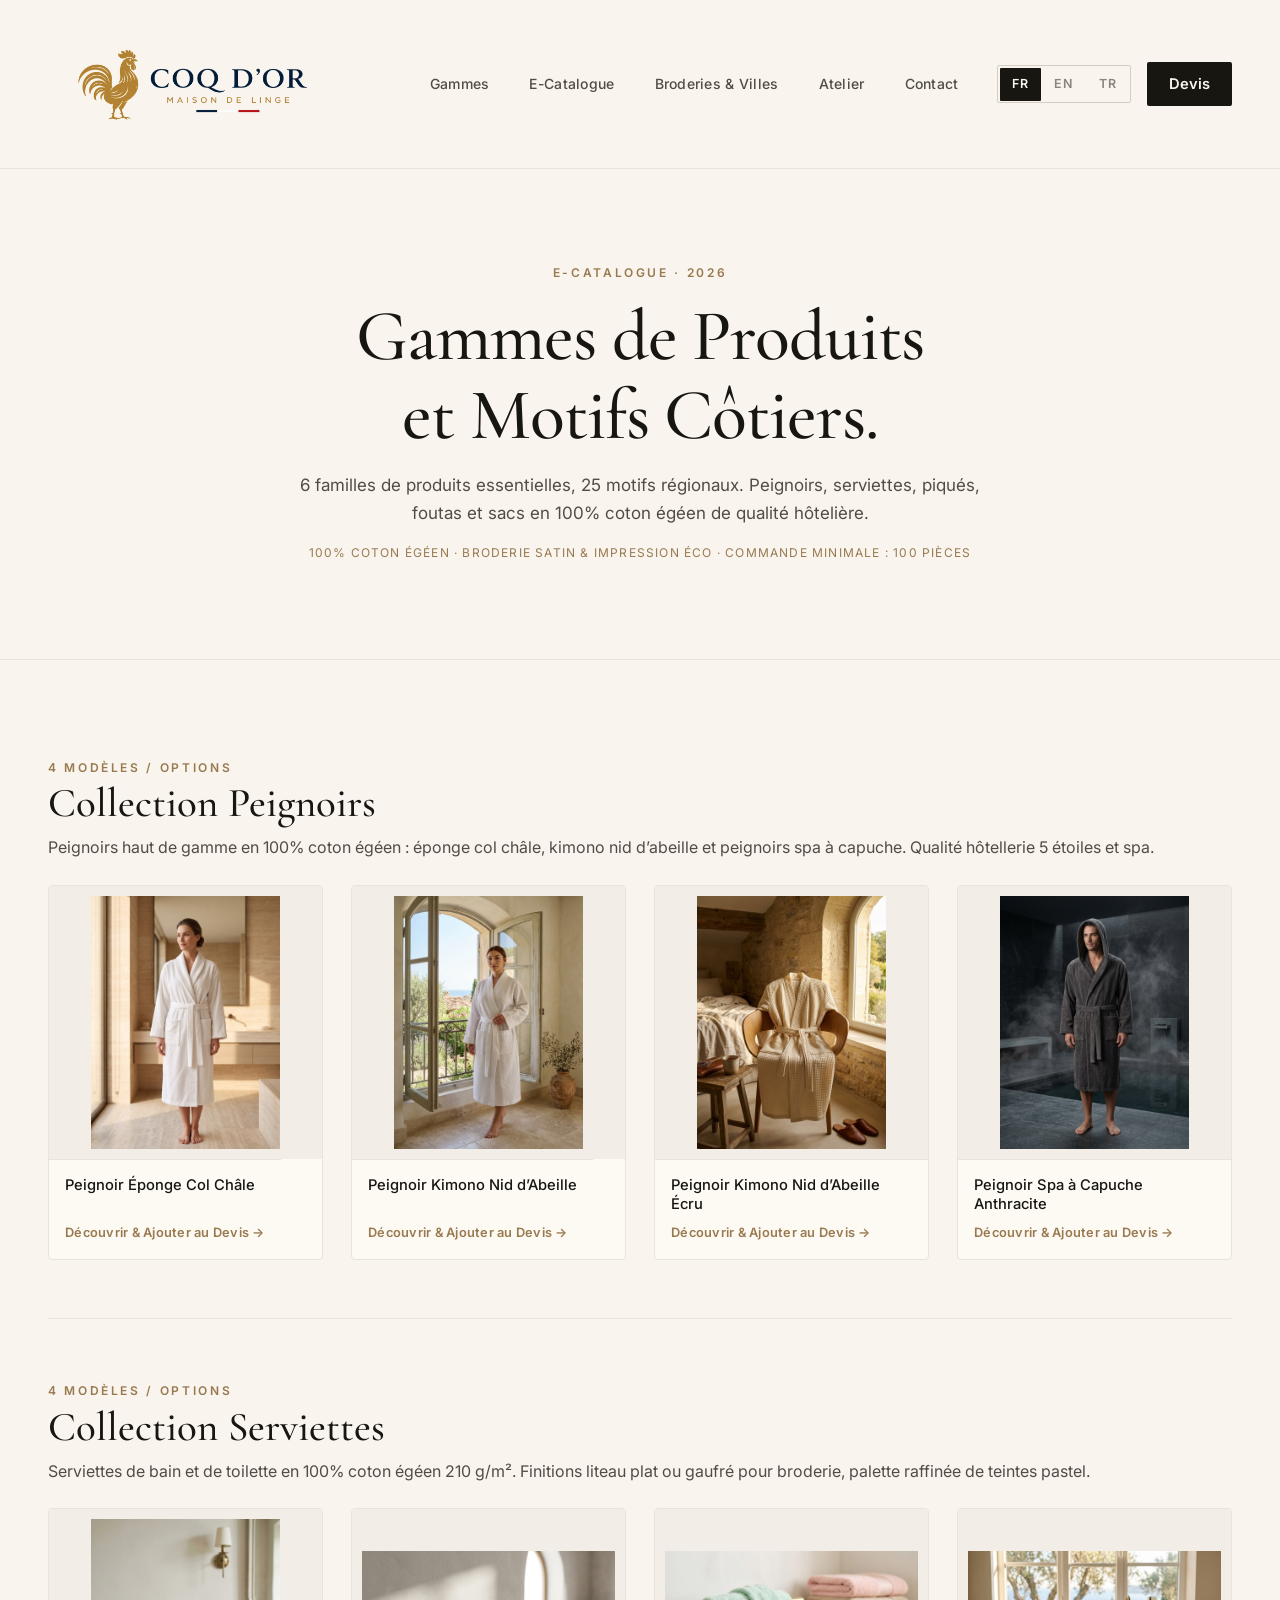
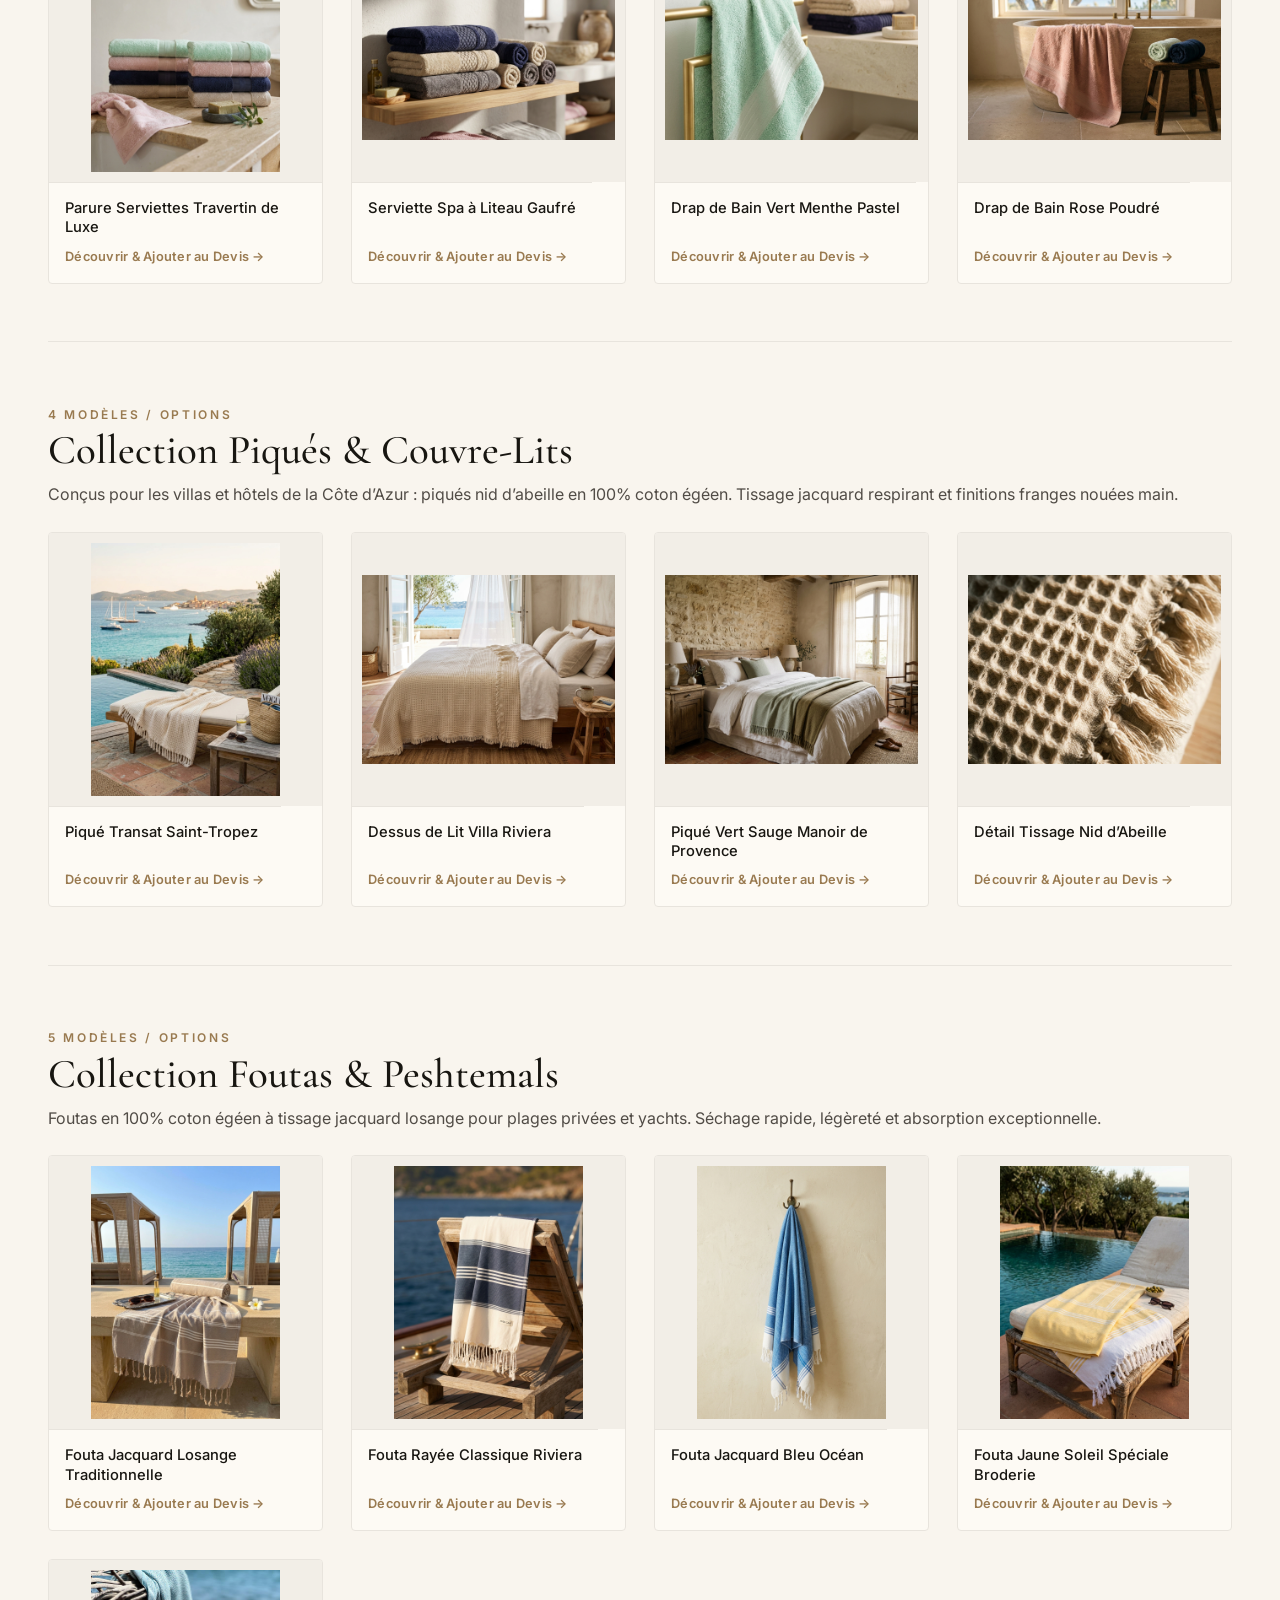
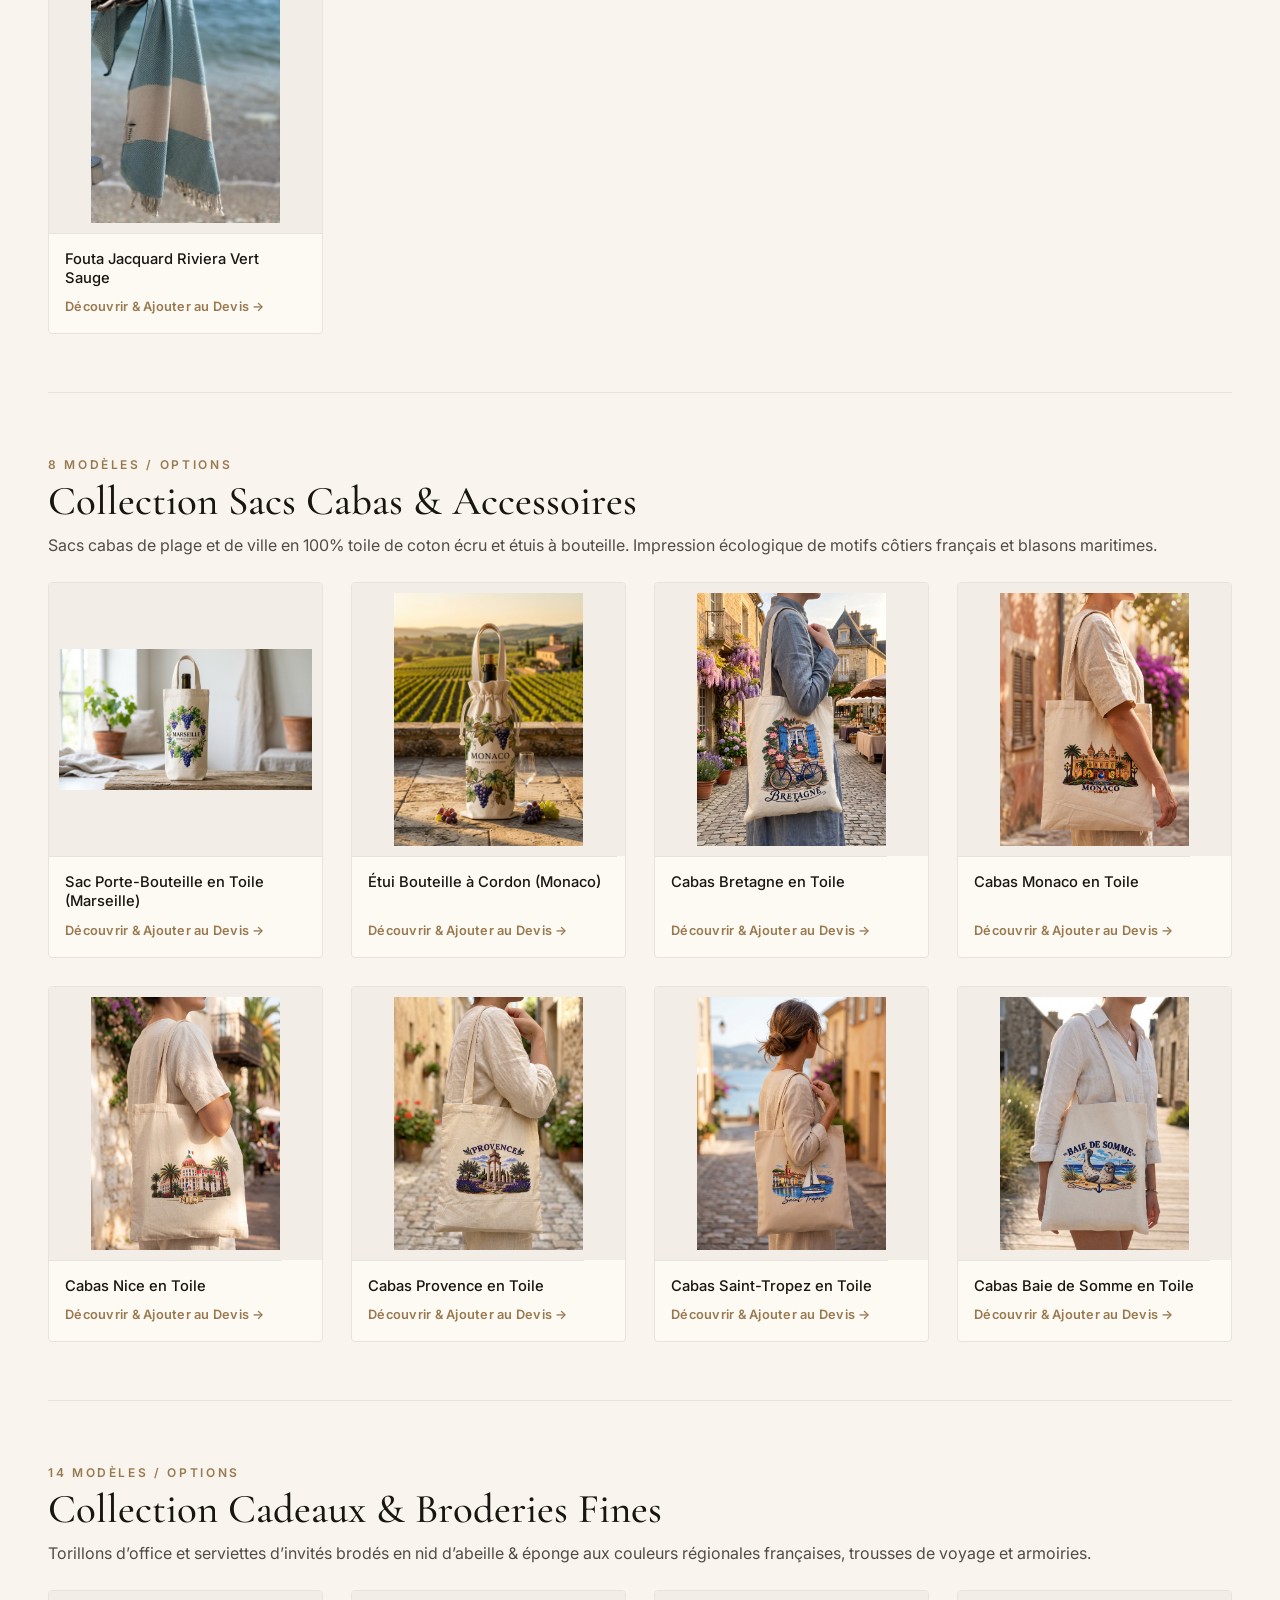
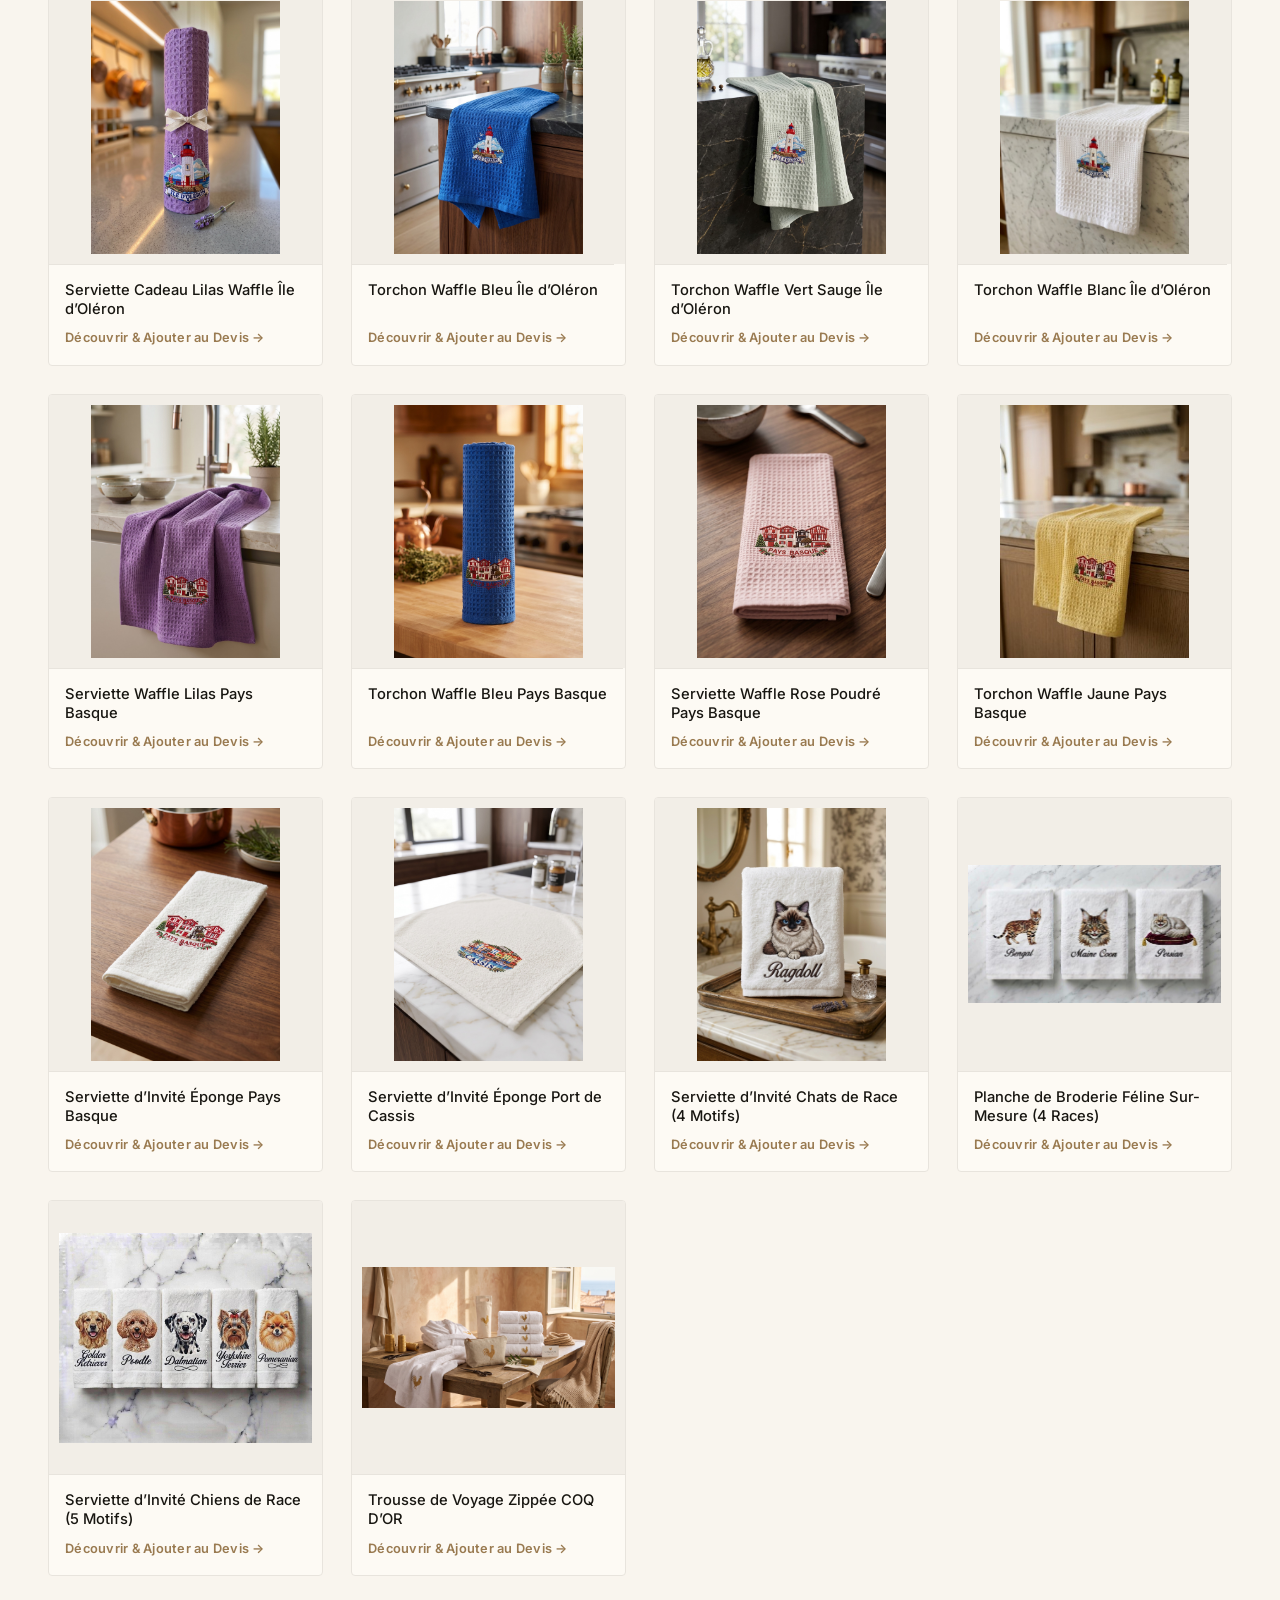
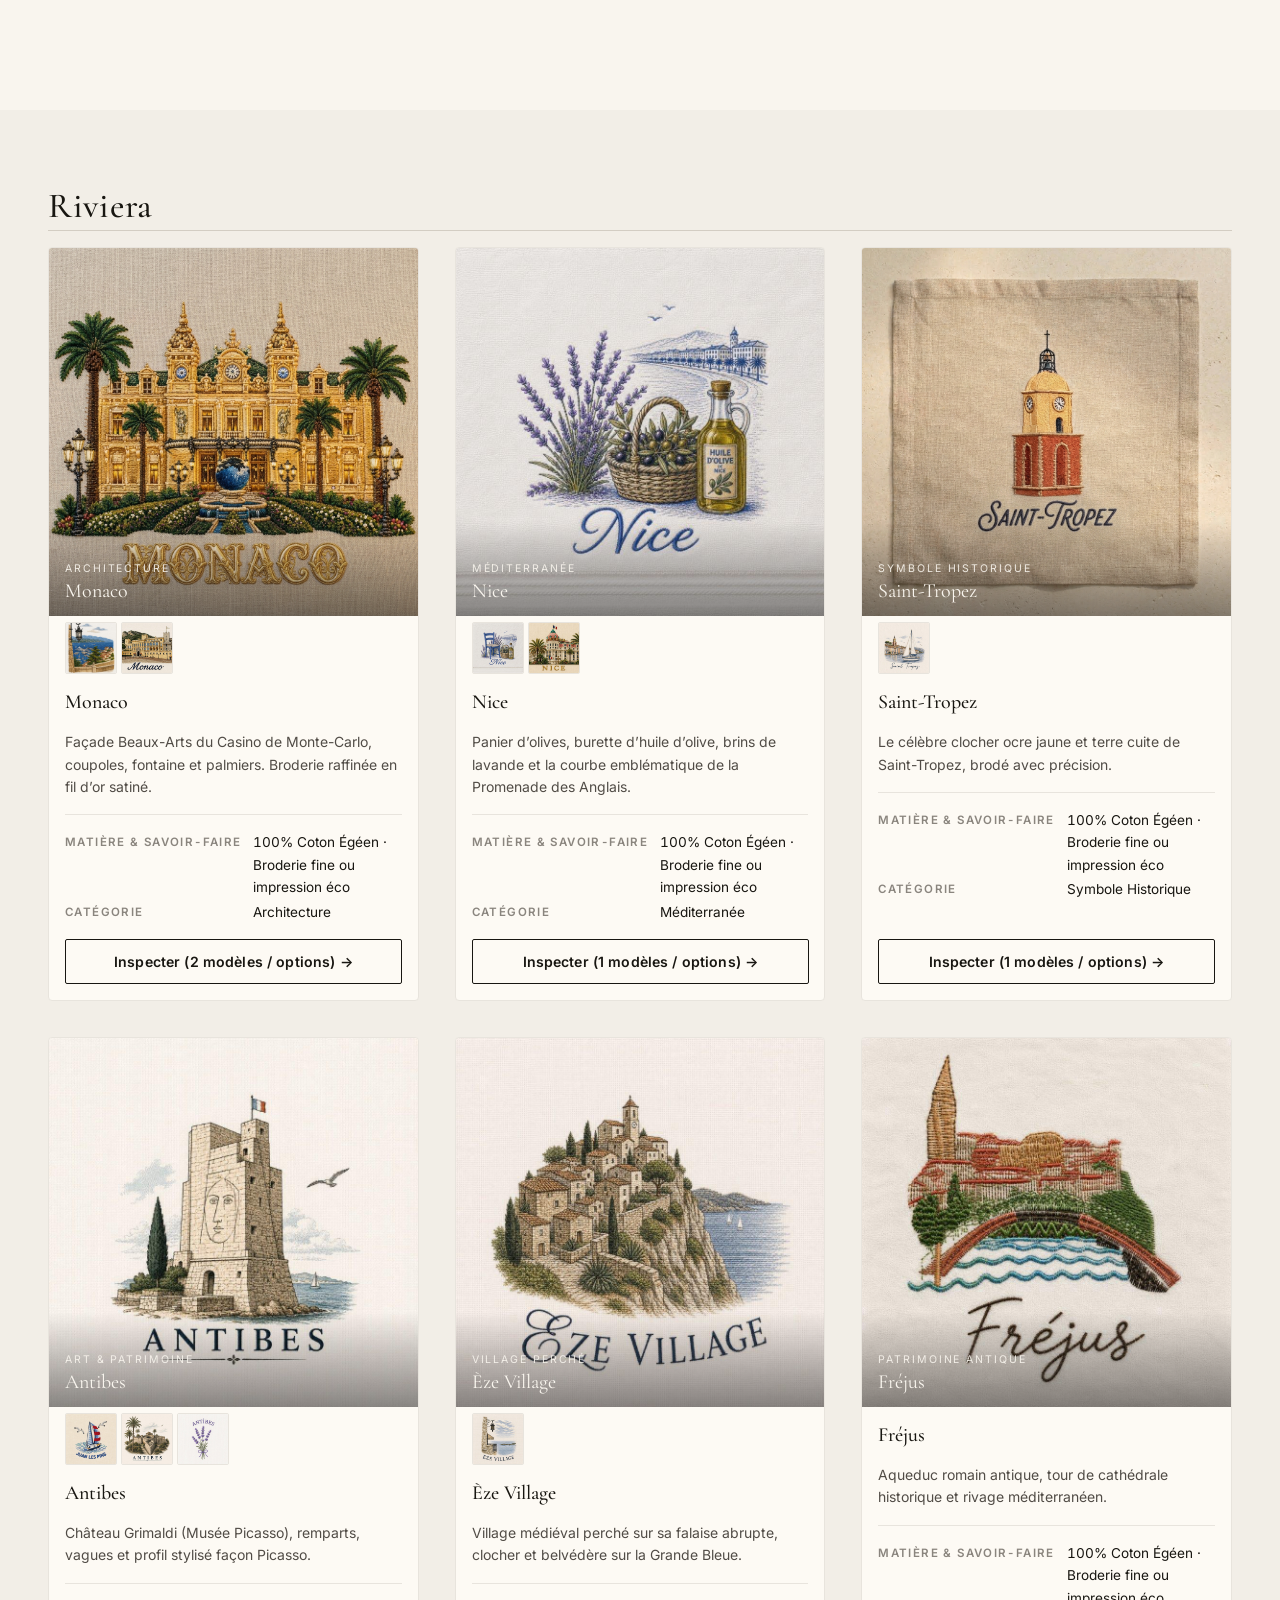
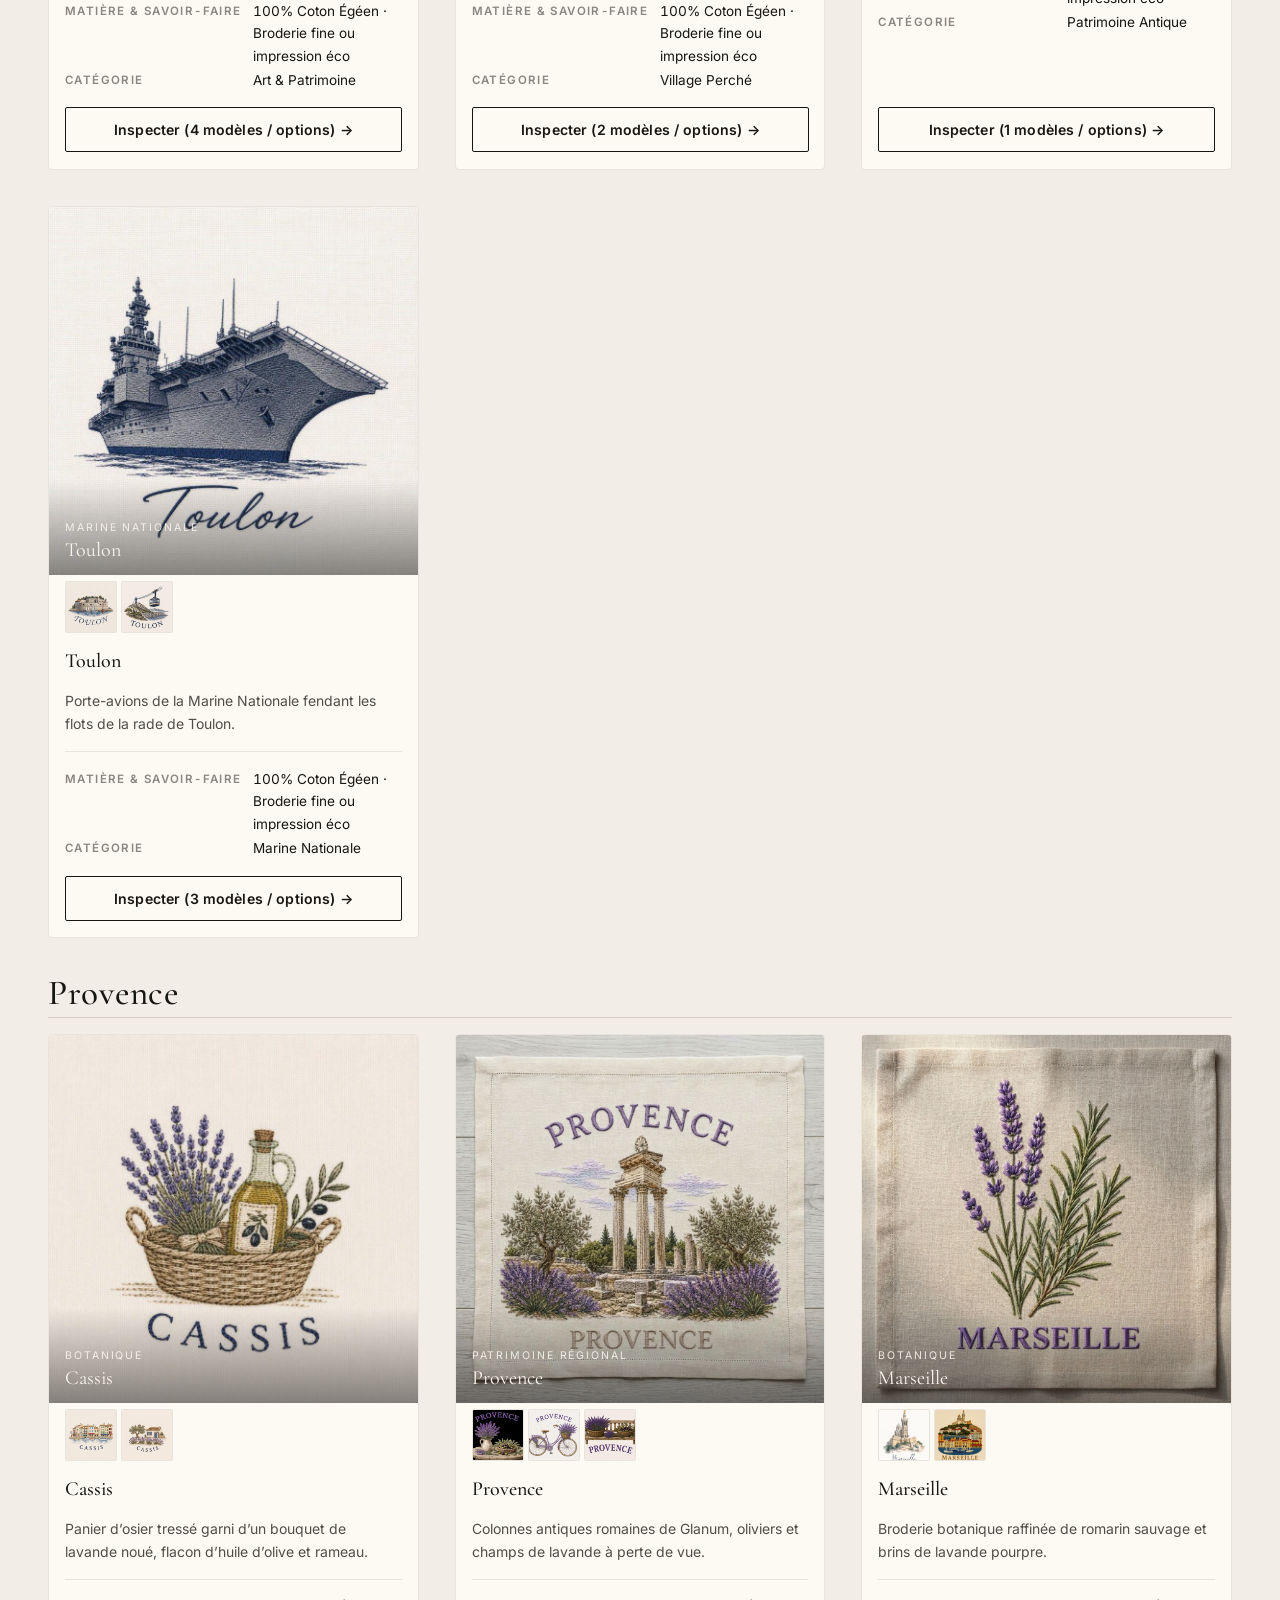
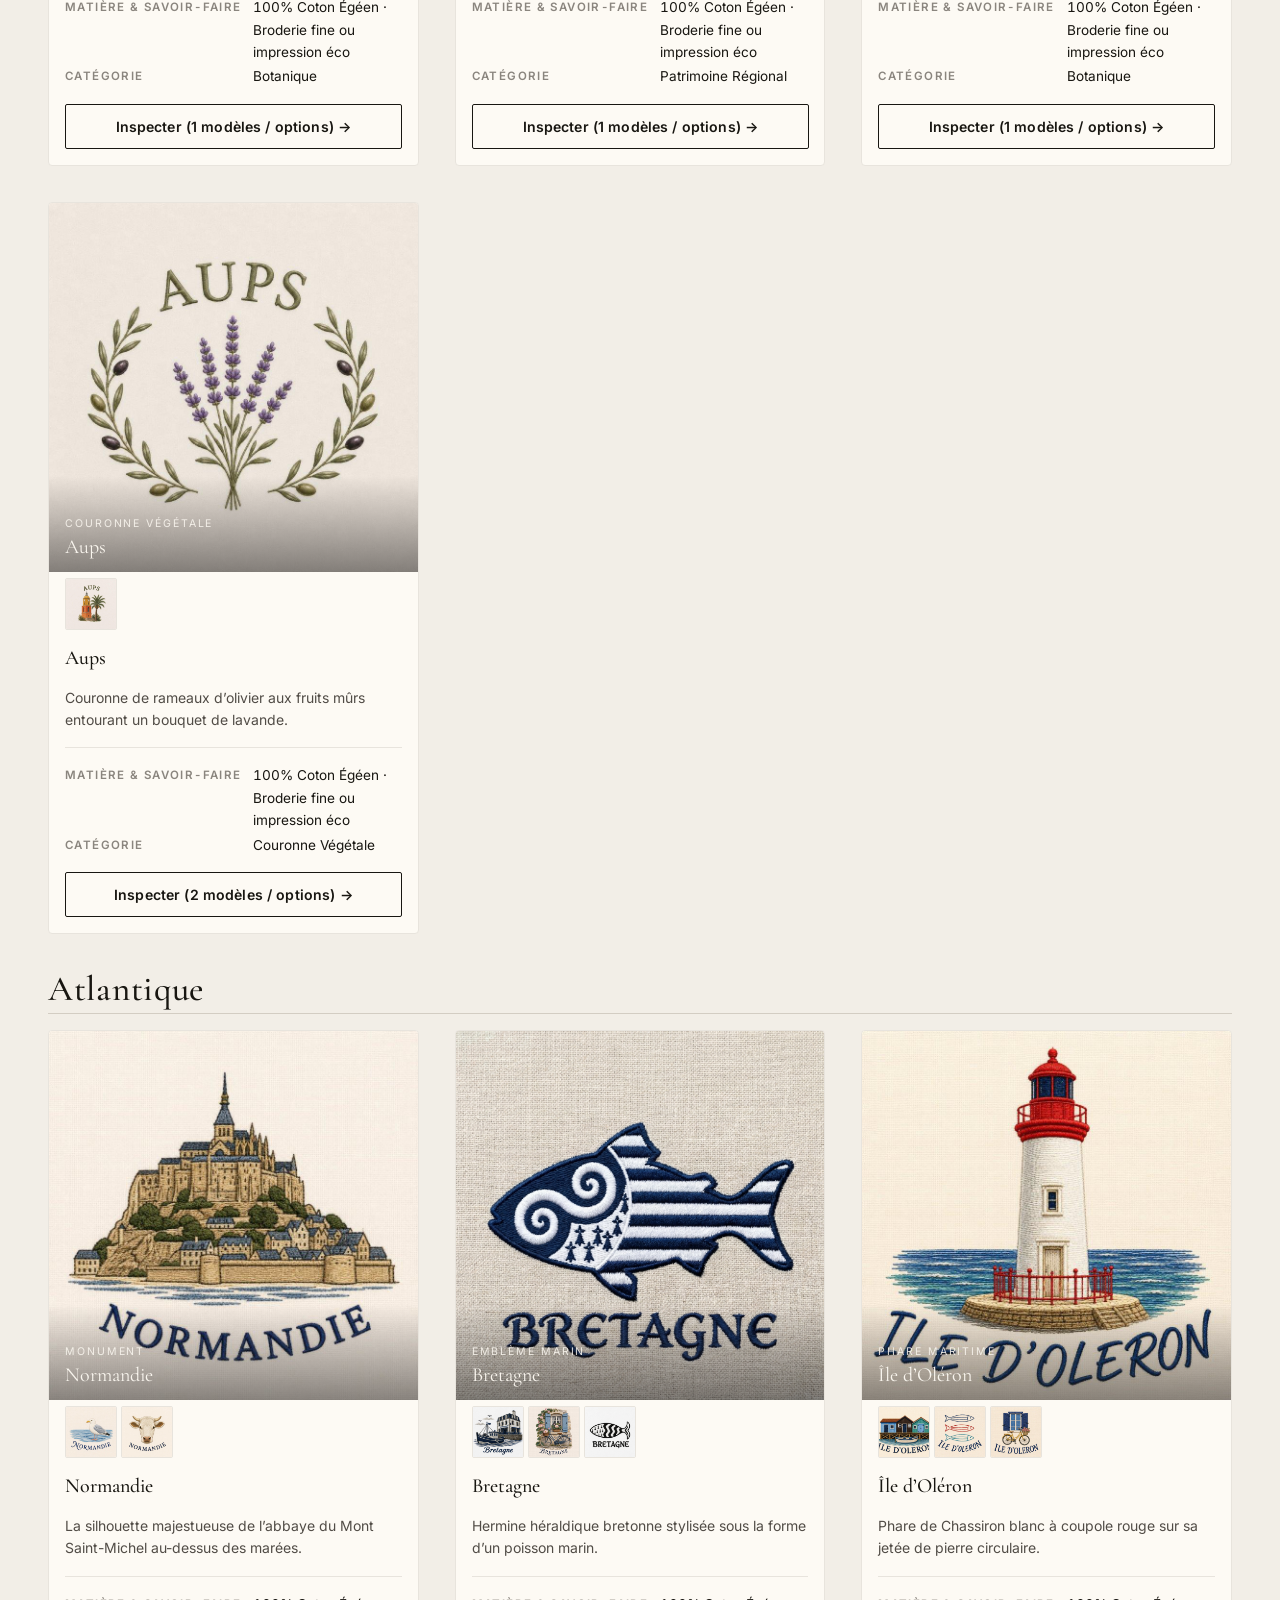
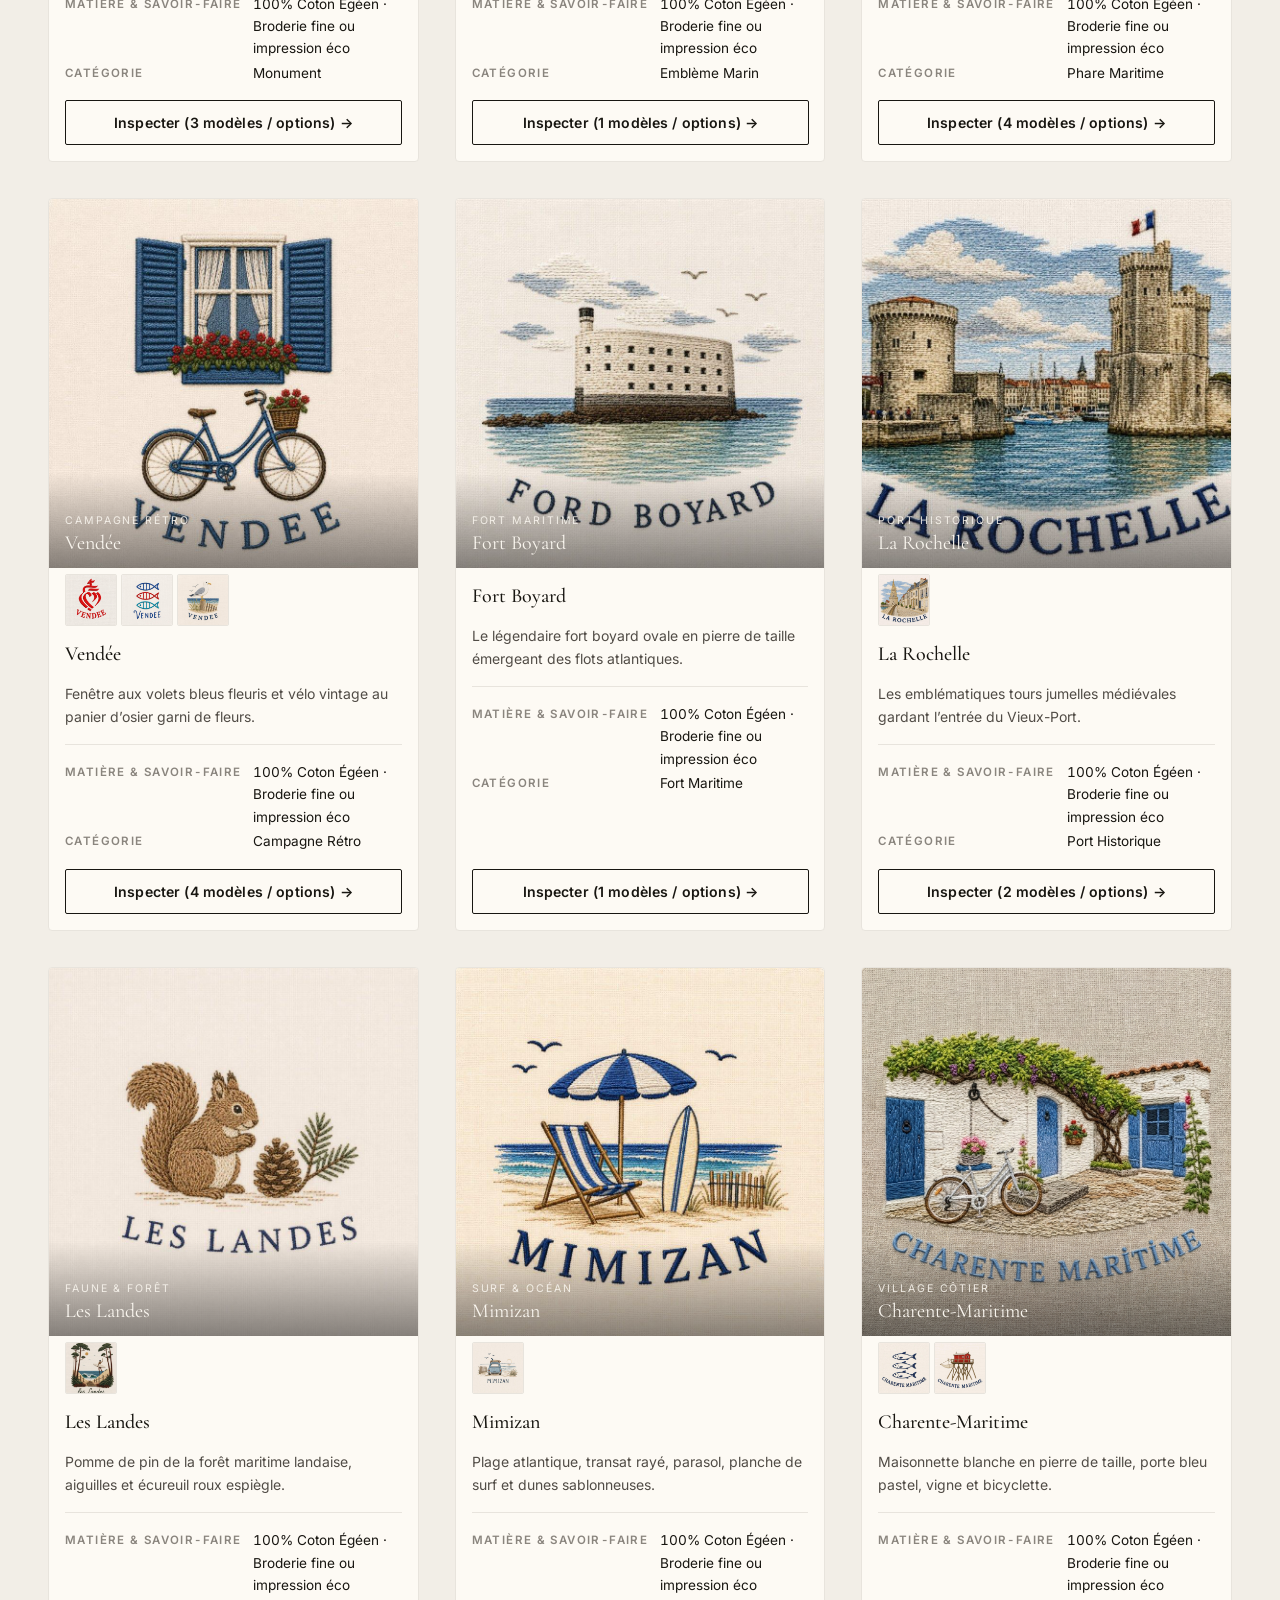
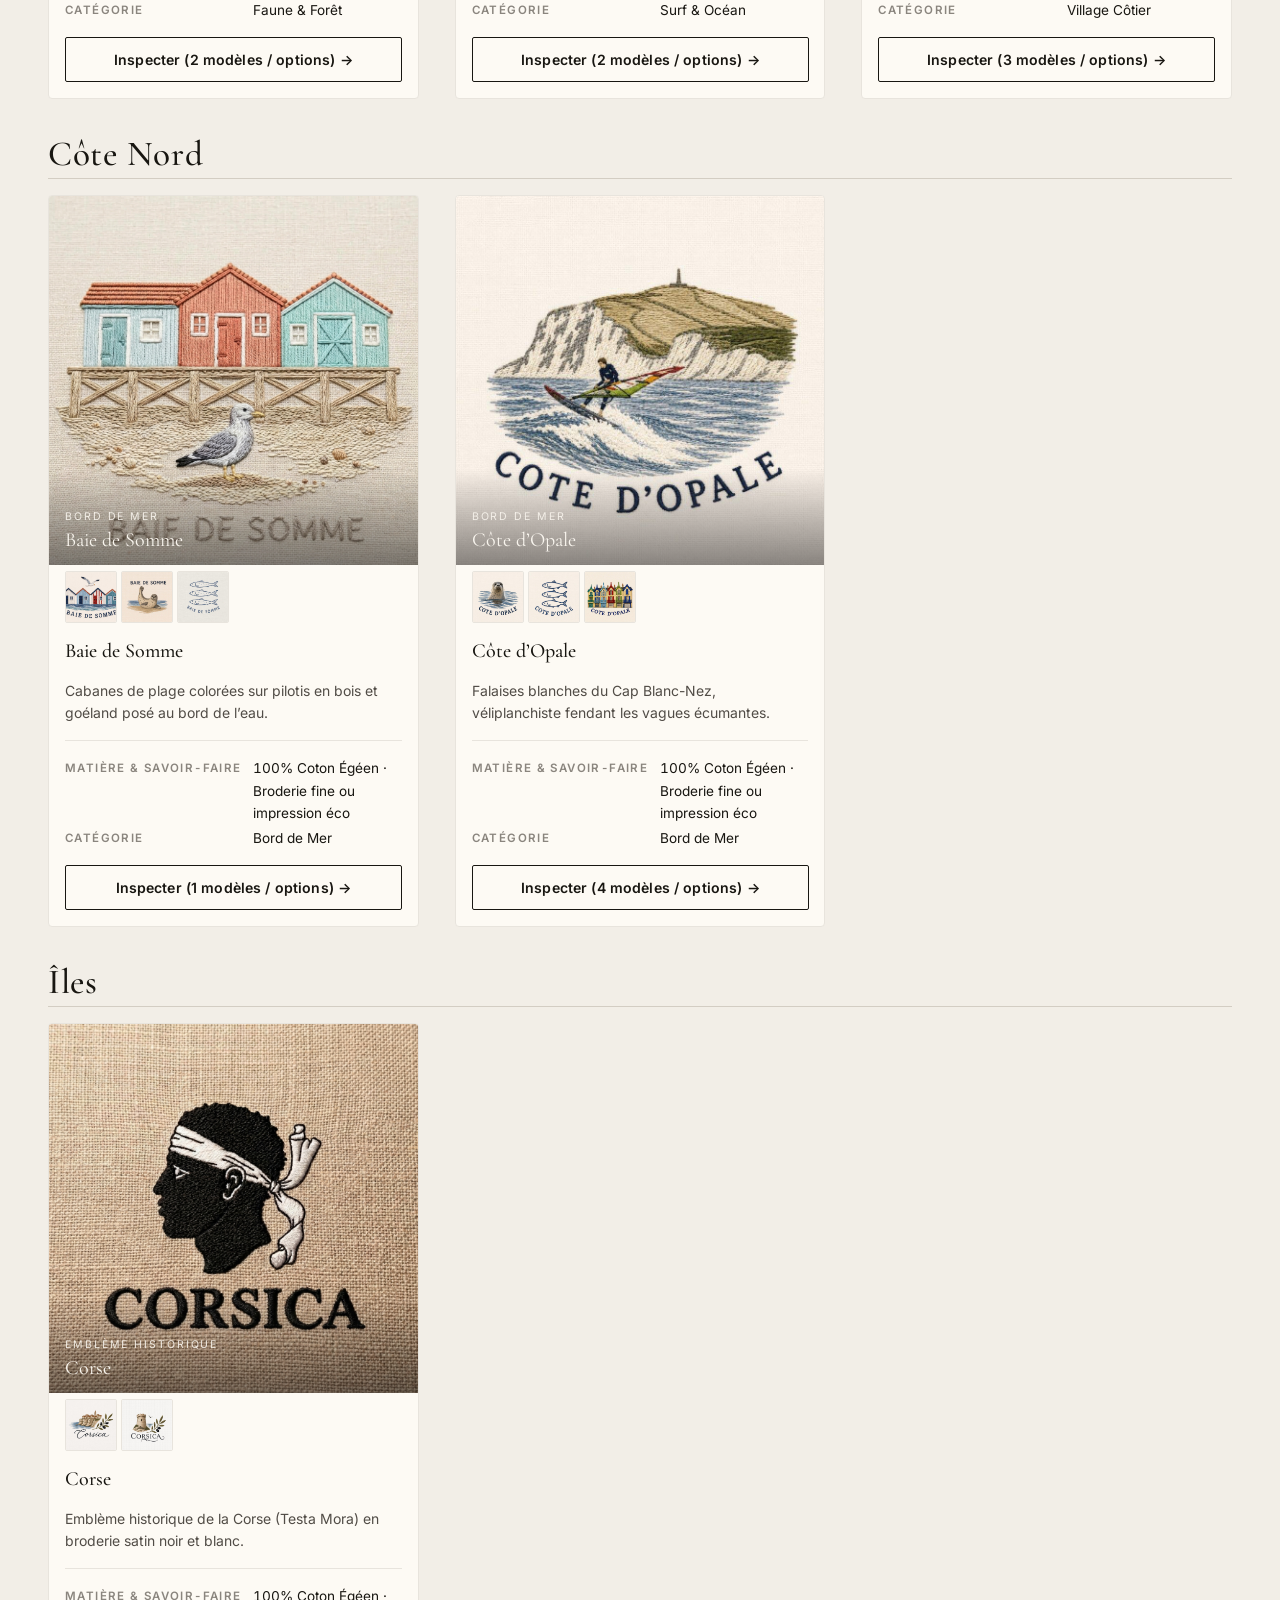
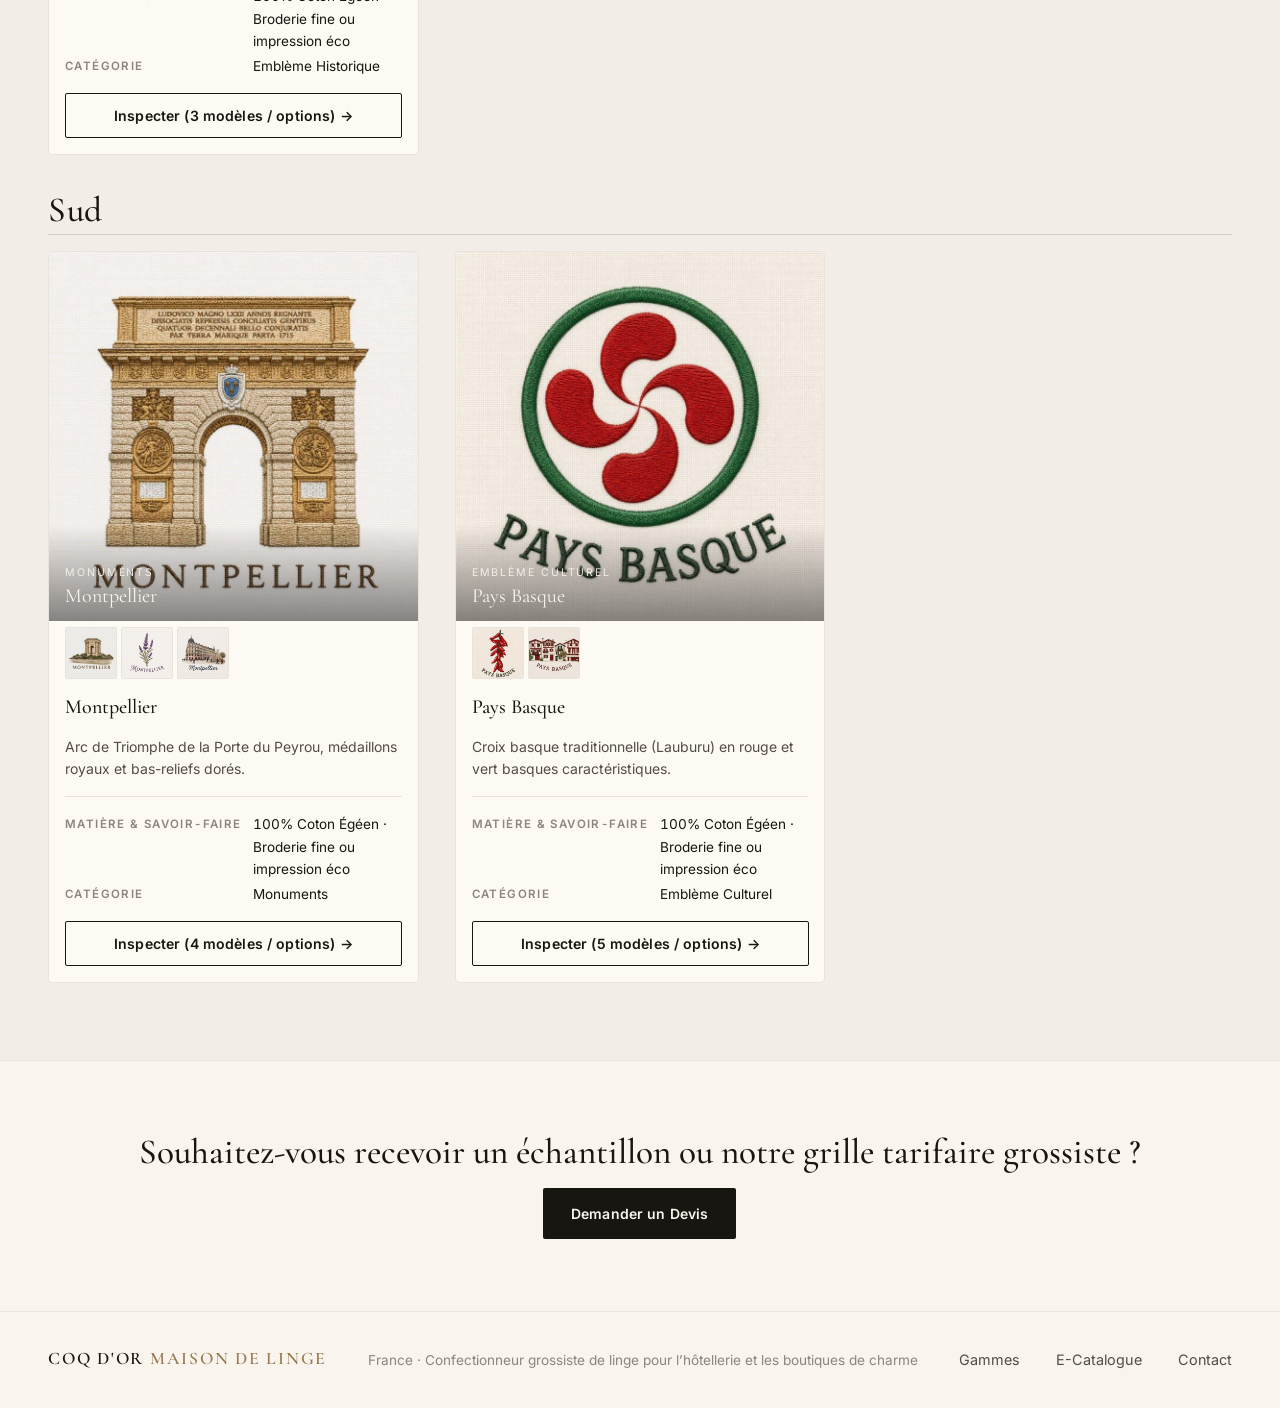
==== commit e0d0c431: "fix(hediyelik): sari waffle havlu gorselleri 1194x1600 cozunurluge yukseltildi ve modal slayt yerles" ====
--- a/catalog.html
+++ b/catalog.html
@@ -10,7 +10,7 @@
   <link rel="preconnect" href="https://fonts.gstatic.com" crossorigin>
   <link rel="preload" as="style" href="https://fonts.googleapis.com/css2?family=Cormorant+Garamond:ital,wght@0,400;0,500;0,600;1,400;1,500&family=Inter:wght@400;500;600&display=swap">
   <link href="https://fonts.googleapis.com/css2?family=Cormorant+Garamond:ital,wght@0,400;0,500;0,600;1,400;1,500&family=Inter:wght@400;500;600&display=swap" rel="stylesheet">
-  <link rel="stylesheet" href="css/styles.css?v=4.0">
+  <link rel="stylesheet" href="css/styles.css?v=4.1">
 </head>
 <body>
   <a class="skip-link" href="#catalogMain" data-i18n="skip">İçeriğe atla</a>
--- a/css/styles.css
+++ b/css/styles.css
@@ -1155,7 +1155,8 @@
   position: relative;
 }
 .gm-figure .slide-fig img {
-  max-width: 100%; max-height: 100%; width: auto; height: auto;
+  width: 100%; height: 100%;
+  max-width: 100%; max-height: 100%;
   object-fit: contain; display: block; margin: auto;
   user-select: none; -webkit-user-drag: none;
 }
